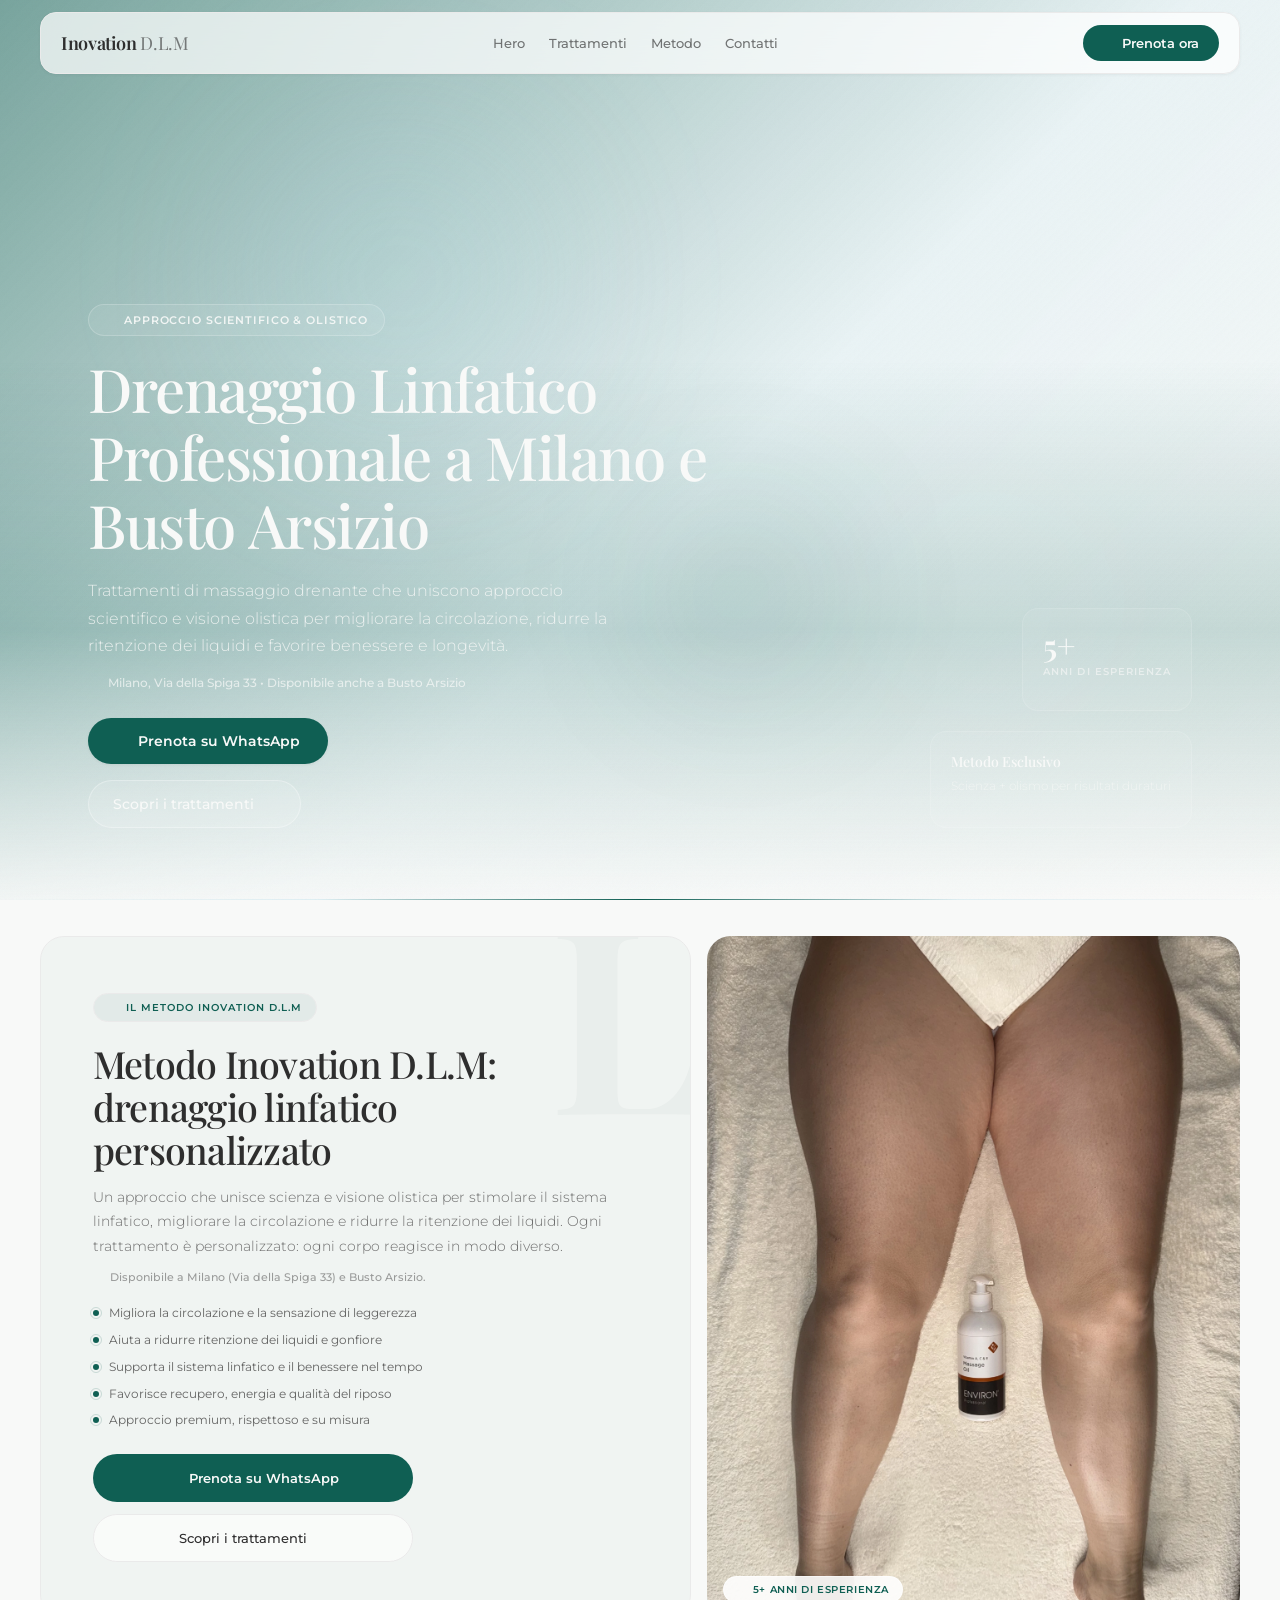
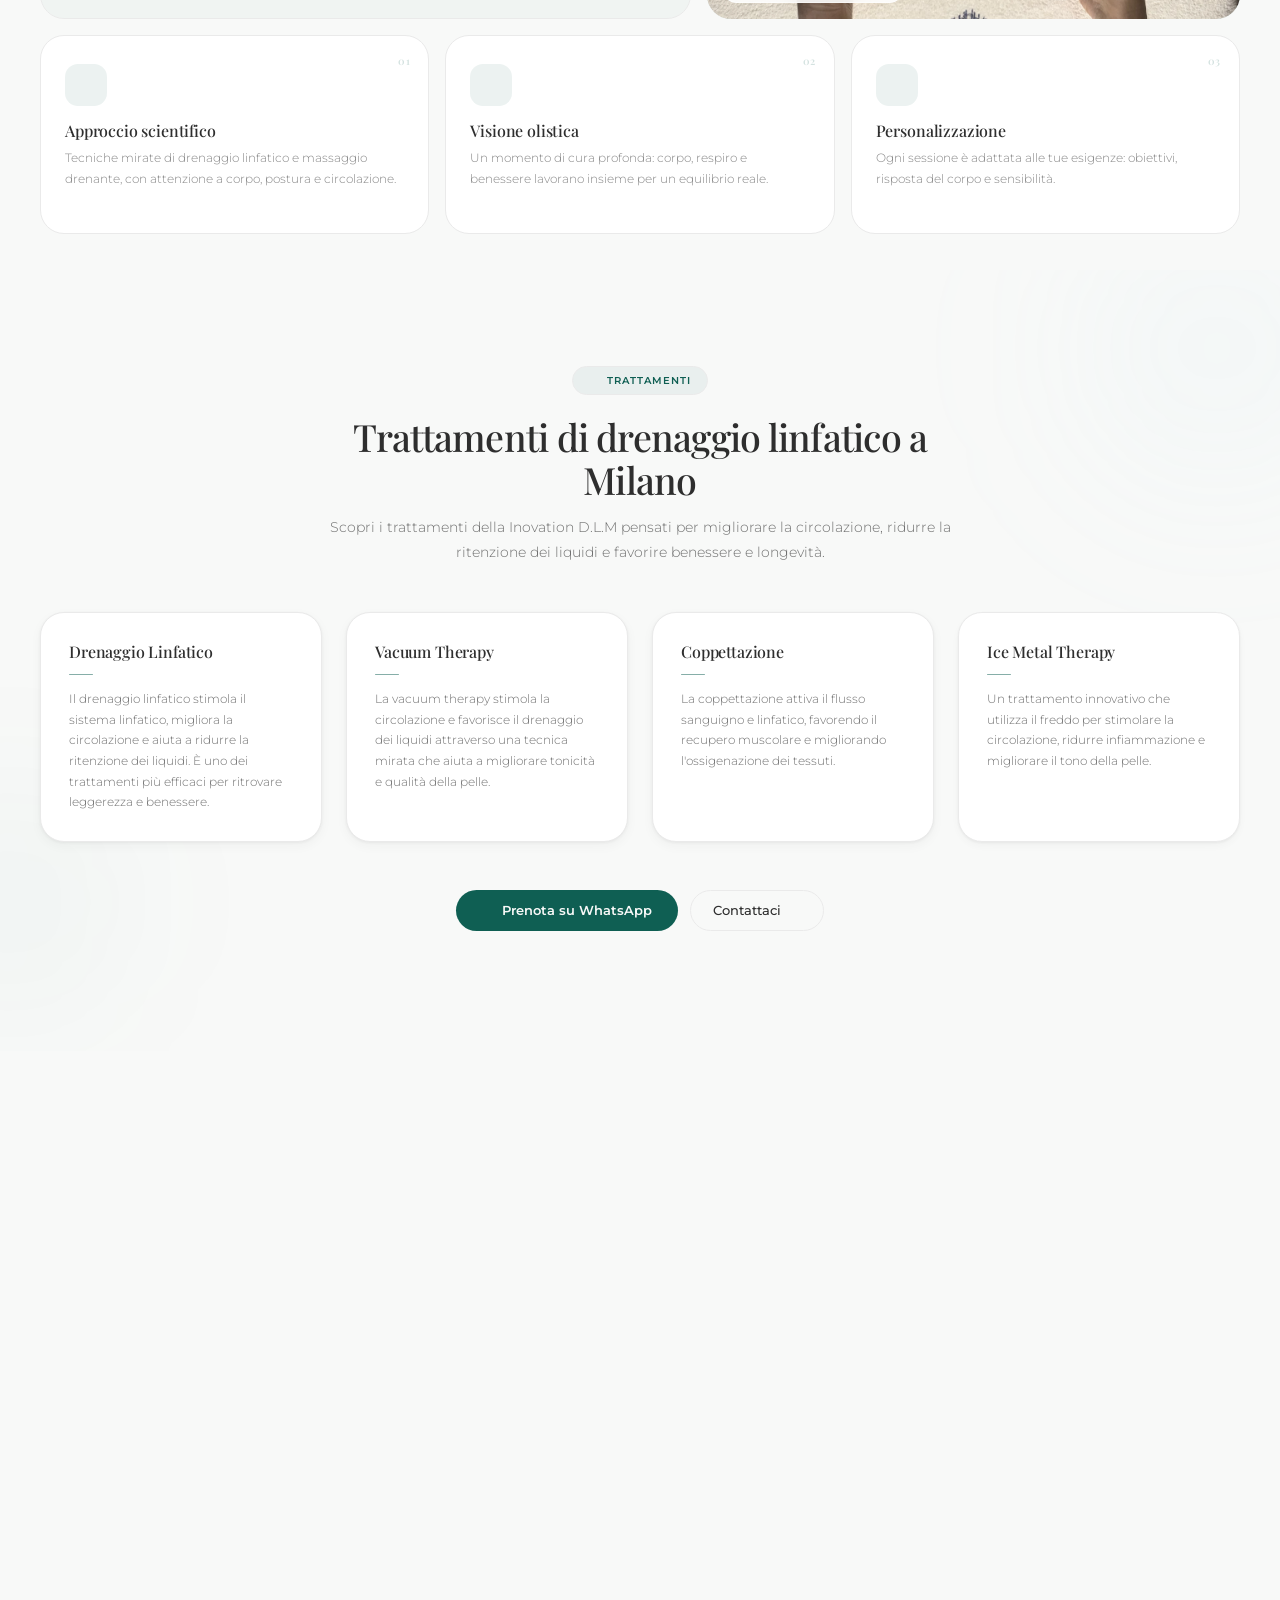
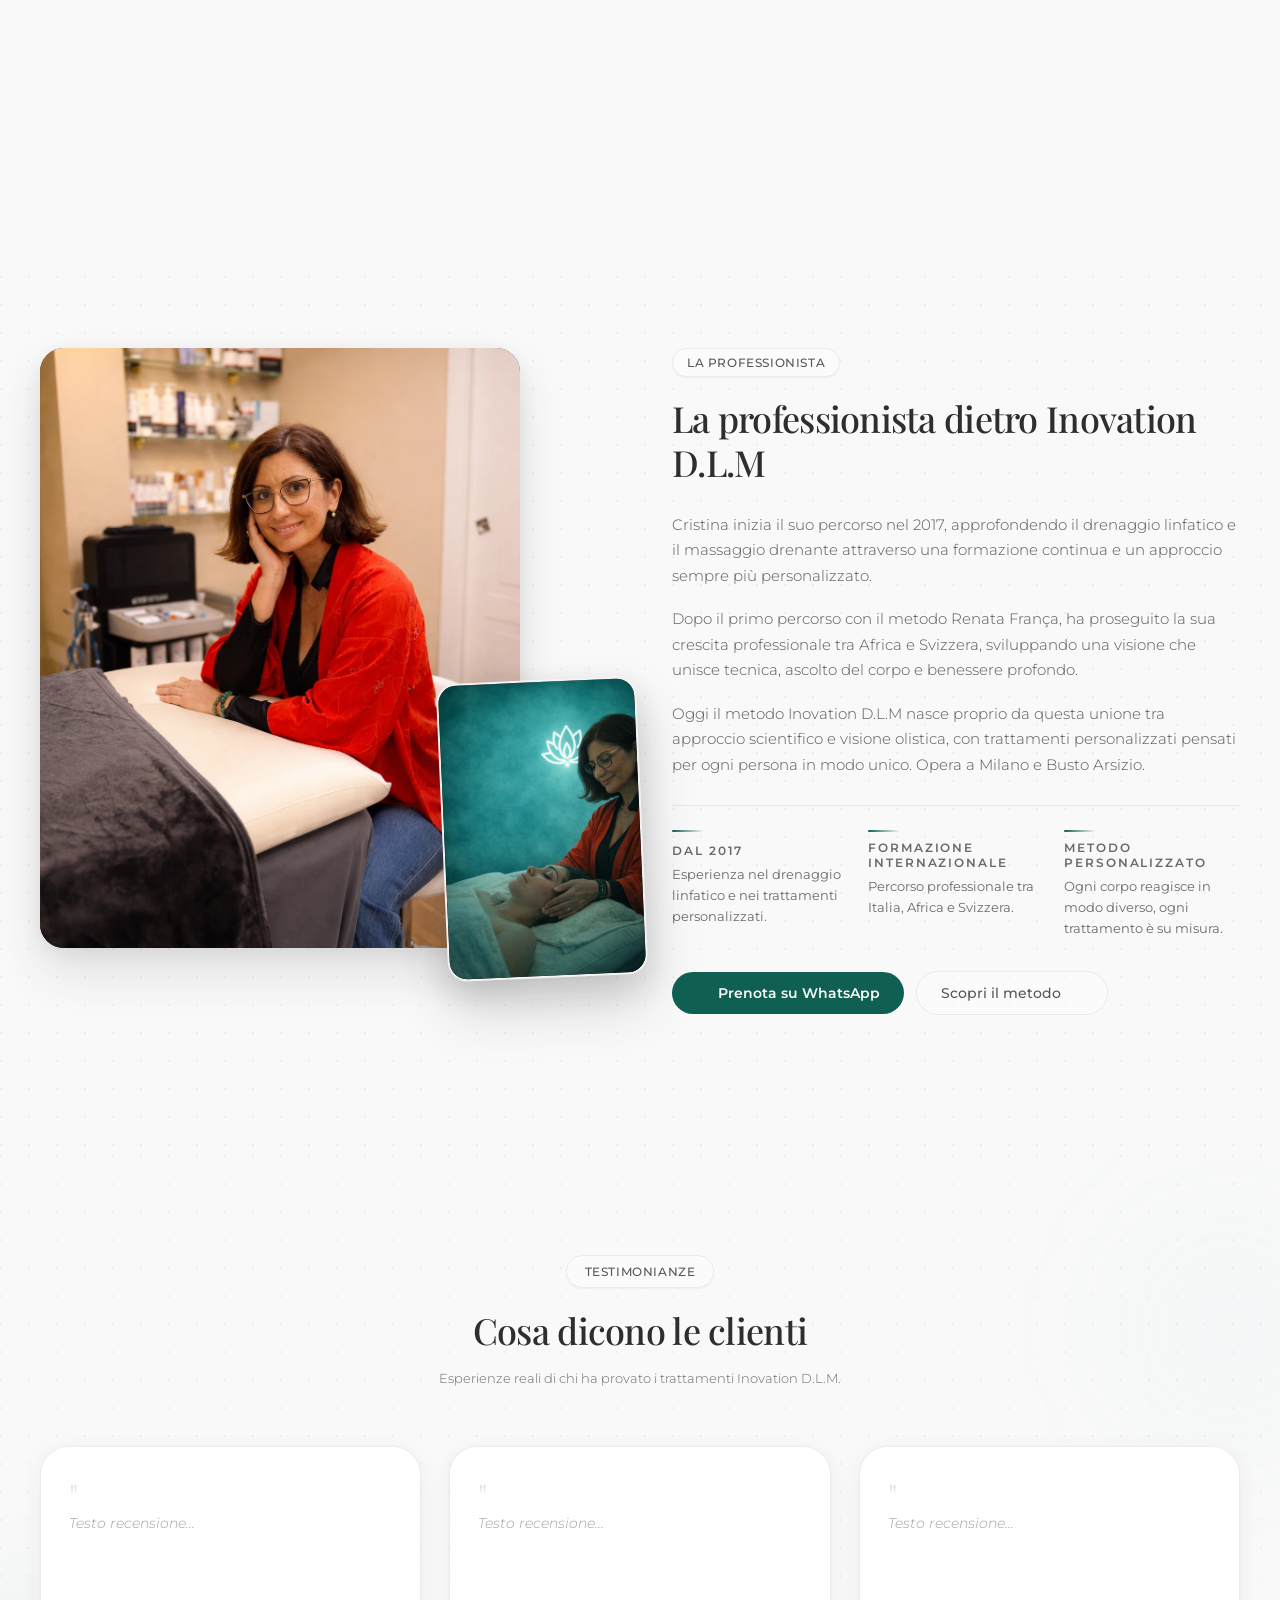
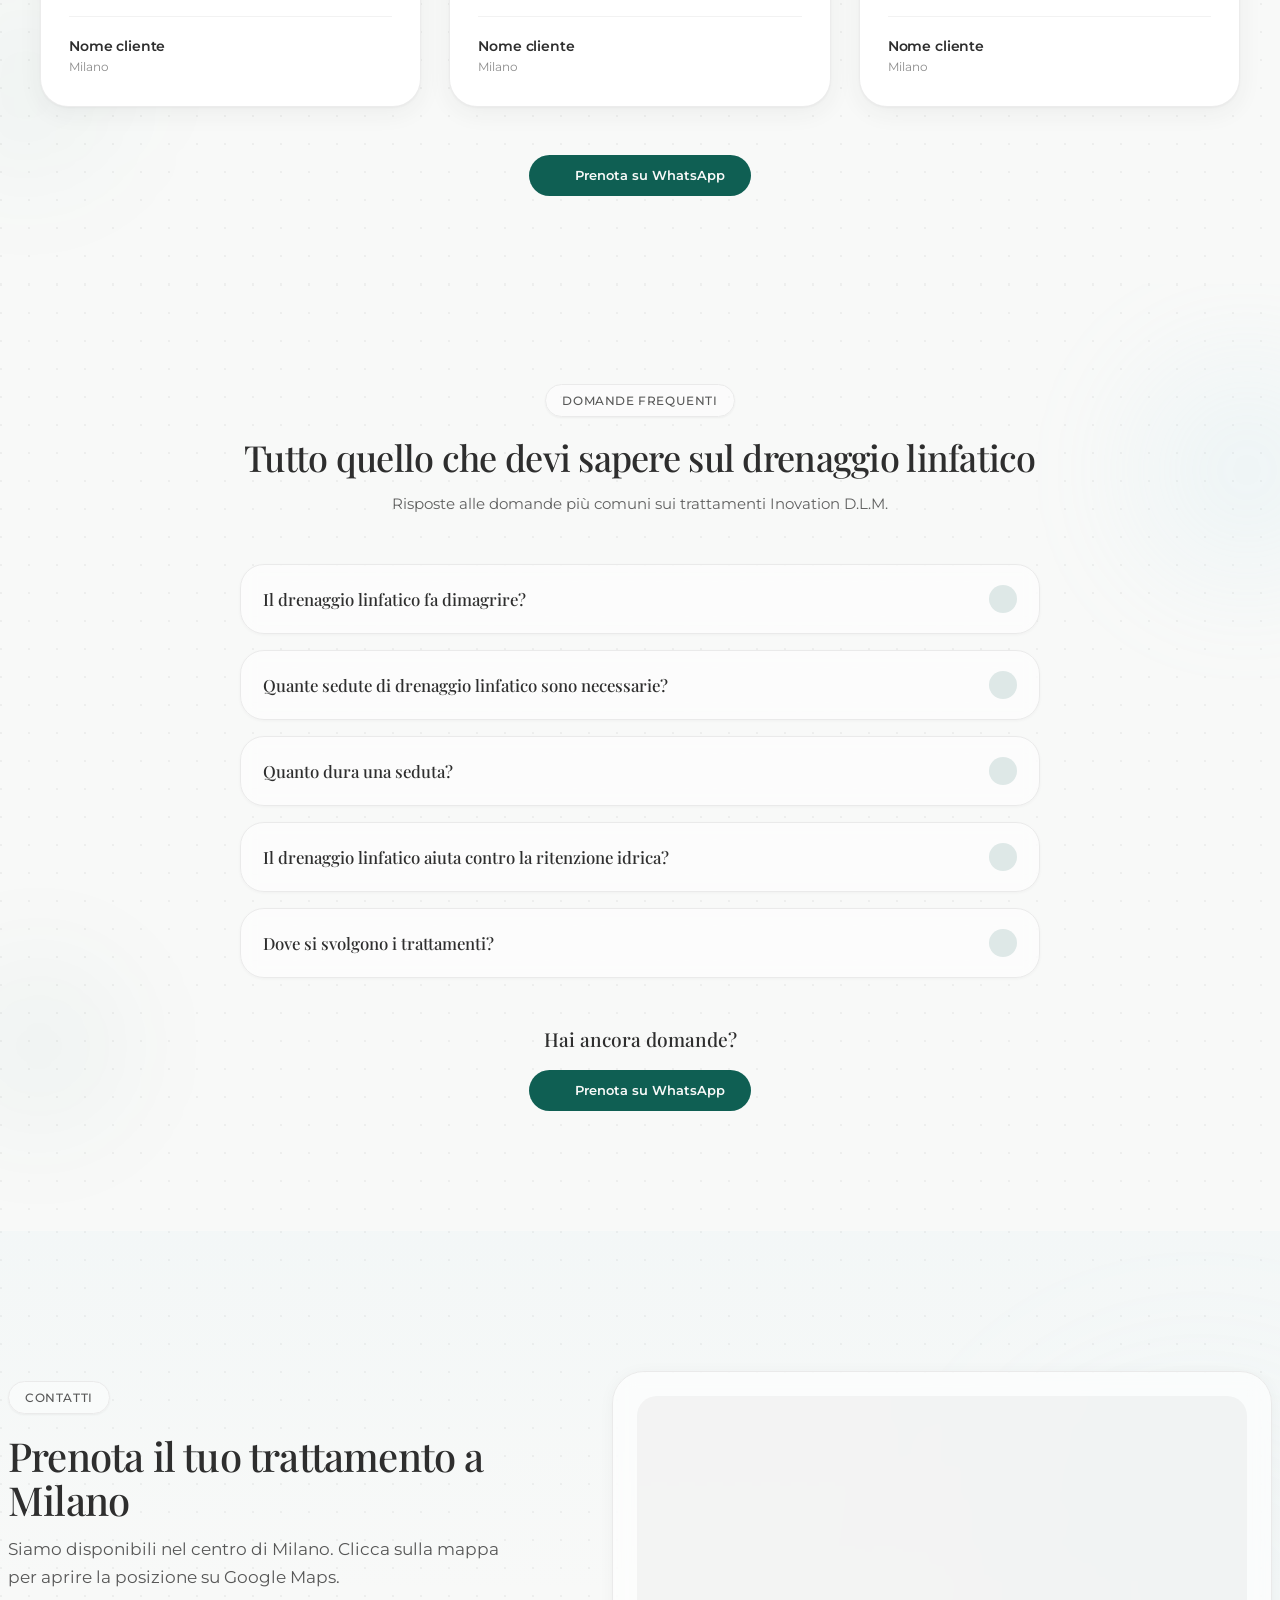
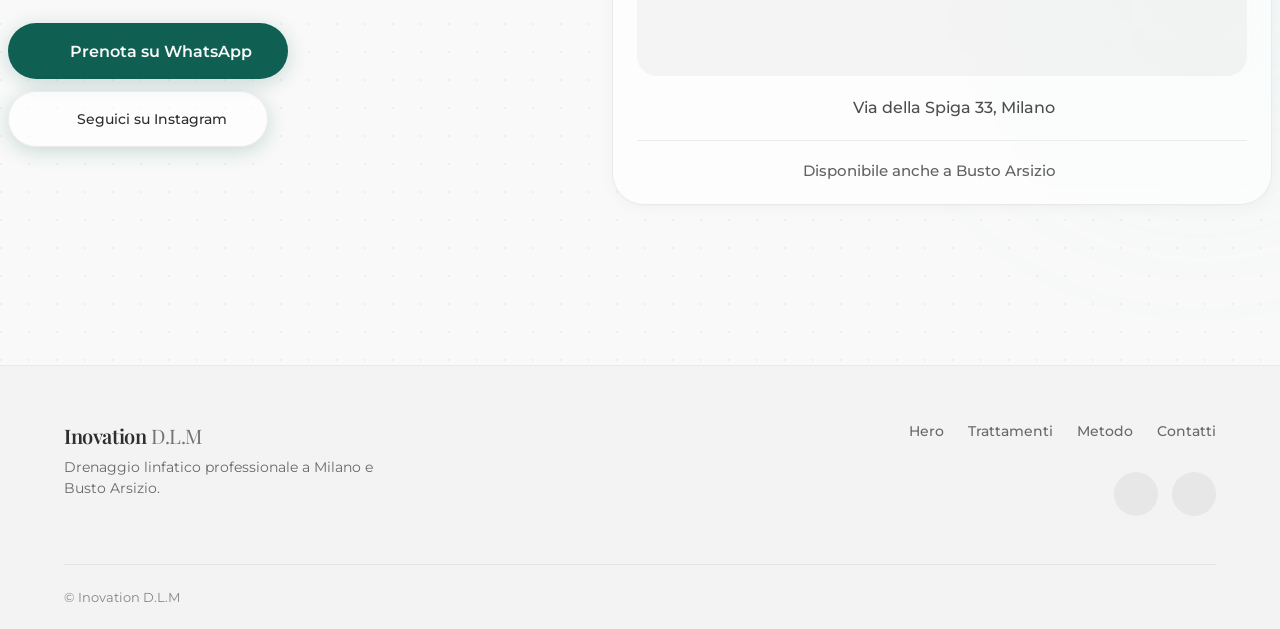
==== index.html @ ca30f9b3 "fix(brand): update Longevity to Inovation D.L.M Made-with: Cursor" ====
<!DOCTYPE html>
<html lang="it">
<head>
<meta charset="utf-8"/>
<meta content="width=device-width, initial-scale=1.0" name="viewport"/>
<title>Drenaggio Linfatico a Milano | Inovation D.L.M (Via della Spiga 33)</title>
<meta name="description" content="Massaggio drenante e drenaggio linfatico a Milano (Via della Spiga 33) e Busto Arsizio. Metodo che unisce approccio scientifico e visione olistica."/>
<meta name="theme-color" content="#0F5F53"/>
<link rel="canonical" href="https://inovationdlm.it"/>
<meta property="og:title" content="Drenaggio Linfatico a Milano | Inovation D.L.M"/>
<meta property="og:description" content="Massaggio drenante e drenaggio linfatico a Milano e Busto Arsizio. Metodo scientifico e olistico."/>
<meta property="og:type" content="website"/>
<meta property="og:locale" content="it_IT"/>

<link href="https://fonts.googleapis.com" rel="preconnect"/>
<link crossorigin="" href="https://fonts.gstatic.com" rel="preconnect"/>
<link href="https://fonts.googleapis.com/css2?family=Playfair+Display:wght@400;500;600;700&family=Montserrat:wght@300;400;500;600;700&display=swap" rel="stylesheet"/>
<script src="https://code.iconify.design/iconify-icon/2.1.0/iconify-icon.min.js" defer></script>
<script src="https://cdnjs.cloudflare.com/ajax/libs/gsap/3.12.5/gsap.min.js" defer></script>
<script src="https://cdnjs.cloudflare.com/ajax/libs/gsap/3.12.5/ScrollTrigger.min.js" defer></script>

<style>
*,*::before,*::after{box-sizing:border-box;margin:0;padding:0}
html{scroll-behavior:smooth;-webkit-text-size-adjust:100%}
body{
  font-family:'Montserrat',system-ui,sans-serif;
  background:#F8F9F8;
  color:#2E2E2E;
  -webkit-font-smoothing:antialiased;
  -moz-osx-font-smoothing:grayscale;
  overflow-x:hidden;
}
iconify-icon{
  display:inline-block;
  width:1em;
  height:1em;
  vertical-align:middle;
}
img{display:block;max-width:100%}
a{text-decoration:none;color:inherit}
button{cursor:pointer;border:none;background:none;font:inherit}

:root{
  --emerald:#0F5F53;
  --emerald-dark:#0A4F44;
  --accent:#A7D7E7;
  --bg:#F8F9F8;
  --text:#2E2E2E;
  --border:#EAEAEA;
  --serif:'Playfair Display',Georgia,serif;
  --sans:'Montserrat',system-ui,sans-serif;
}

/* ══════════════════════════════════
   ANIMATIONS
   ══════════════════════════════════ */

@keyframes fadeSlideUp{
  0%{opacity:0;transform:translateY(36px);filter:blur(8px)}
  100%{opacity:1;transform:translateY(0);filter:blur(0)}
}
@keyframes breathe{
  0%,100%{opacity:.55}
  50%{opacity:.42}
}
@keyframes floatOrb1{
  0%,100%{transform:translate(0,0) scale(1)}
  33%{transform:translate(30px,-20px) scale(1.05)}
  66%{transform:translate(-15px,15px) scale(.95)}
}
@keyframes floatOrb2{
  0%,100%{transform:translate(0,0) scale(1)}
  33%{transform:translate(-25px,15px) scale(.97)}
  66%{transform:translate(20px,-30px) scale(1.03)}
}
@keyframes floatOrb3{
  0%,100%{transform:translate(0,0) scale(1)}
  50%{transform:translate(18px,-28px) scale(1.02)}
}
@keyframes glowPulse{
  0%,100%{box-shadow:0 0 20px rgba(15,95,83,.25),0 0 60px rgba(167,215,231,.08)}
  50%{box-shadow:0 0 32px rgba(15,95,83,.4),0 0 80px rgba(167,215,231,.18)}
}
@keyframes grain{
  0%,100%{transform:translate(0,0)}
  10%{transform:translate(-2%,-2%)}
  30%{transform:translate(1%,2%)}
  50%{transform:translate(-1%,1%)}
  70%{transform:translate(2%,-1%)}
  90%{transform:translate(-2%,1%)}
}
@keyframes borderBeamSpin{
  from{transform:rotate(0deg)}
  to{transform:rotate(360deg)}
}
@keyframes shimmer{
  from{transform:translateX(-100%) skewX(-15deg)}
  to{transform:translateX(200%) skewX(-15deg)}
}
@keyframes clipRevealWord{
  0%{transform:translateY(110%);opacity:0}
  100%{transform:translateY(0);opacity:1}
}
@keyframes pulseRing{
  0%{transform:scale(1);opacity:.5}
  100%{transform:scale(1.8);opacity:0}
}
@keyframes lineExpand{
  0%{transform:scaleX(0)}
  100%{transform:scaleX(1)}
}
@keyframes badgeShine{
  0%{left:-100%}
  100%{left:200%}
}
@keyframes cardFloat{
  0%,100%{transform:translateY(0)}
  50%{transform:translateY(-6px)}
}

.anim-entry{opacity:0;transform:translateY(36px);filter:blur(8px)}
.anim-entry.visible{animation:fadeSlideUp 1s cubic-bezier(.22,1,.36,1) forwards}

/* H1 word-by-word clip reveal */
.word-wrap{display:inline-block;overflow:hidden;vertical-align:bottom;padding-bottom:3px;margin-right:.22em}
.word-inner{display:inline-block;transform:translateY(110%);opacity:0}

/* ══════════════════════════════════
   NAVBAR
   ══════════════════════════════════ */

.nav{position:fixed;top:0;left:0;right:0;z-index:100;padding:12px 16px;transition:opacity .25s ease,visibility .25s ease}
.nav-inner{
  max-width:1200px;margin:0 auto;
  display:flex;align-items:center;justify-content:space-between;
  background:rgba(255,255,255,.72);
  backdrop-filter:blur(20px);-webkit-backdrop-filter:blur(20px);
  border:1px solid var(--border);
  border-radius:16px;
  padding:12px 16px;
  box-shadow:0 1px 3px rgba(46,46,46,.06);
  transition:background .3s,box-shadow .3s;
}
.nav-scrolled .nav-inner{
  background:rgba(255,255,255,.88);
  box-shadow:0 4px 20px rgba(46,46,46,.1);
}
.nav-logo{
  font-family:var(--serif);font-weight:600;font-size:1.125rem;
  letter-spacing:-.02em;color:var(--text);white-space:nowrap;
}
.nav-links{display:flex;gap:24px;align-items:center}
.nav-links a{
  position:relative;
  font-size:.8125rem;font-weight:500;color:rgba(46,46,46,.65);
  transition:color .25s;white-space:nowrap;
}
.nav-links a::after{
  content:'';position:absolute;bottom:-4px;left:0;right:0;
  height:2px;background:var(--emerald);border-radius:1px;
  transform:scaleX(0);transform-origin:center;
  transition:transform .35s cubic-bezier(.22,1,.36,1);
}
.nav-links a:hover,.nav-links a:focus-visible{color:var(--text)}
.nav-links a:hover::after{transform:scaleX(1)}
.nav-cta{
  display:inline-flex;align-items:center;gap:6px;
  background:var(--emerald);color:var(--bg);
  font-size:.8125rem;font-weight:600;
  padding:10px 20px;border-radius:9999px;
  transition:background .25s,transform .25s;white-space:nowrap;
  position:relative;overflow:hidden;
}
.nav-cta::after{
  content:'';position:absolute;top:0;left:0;
  width:60%;height:100%;
  background:linear-gradient(90deg,transparent,rgba(255,255,255,.2),transparent);
  opacity:0;
  transform:translateX(200%) skewX(-15deg);
  transition:opacity .5s ease-out;
}
.nav-cta:hover{background:var(--emerald-dark);transform:translateY(-1px)}
.nav-cta:hover::after{opacity:1;animation:shimmer .5s ease-out forwards}
.nav-cta:focus-visible{outline:2px solid var(--accent);outline-offset:2px}
.nav-mobile-btn{
  display:none;width:40px;height:40px;
  border-radius:12px;background:rgba(15,95,83,.08);
  align-items:center;justify-content:center;color:var(--text);
}
/* ═══ Menu mobile: overlay + drawer premium ═══ */
body.menu-open .nav{
  opacity:0;
  visibility:hidden;
  pointer-events:none;
  transition:opacity .25s ease,visibility .25s ease;
}
.mobile-menu-overlay{
  position:fixed;inset:0;z-index:98;
  background:rgba(46,46,46,.35);
  -webkit-backdrop-filter:blur(8px);
  backdrop-filter:blur(8px);
  opacity:0;visibility:hidden;pointer-events:none;
  transition:opacity .35s cubic-bezier(.22,1,.36,1),visibility .35s;
}
.mobile-menu-overlay.is-open{
  opacity:1;visibility:visible;pointer-events:auto;
}
.mobile-menu{
  position:fixed;top:0;right:0;bottom:0;z-index:99;
  display:flex;flex-direction:column;
  width:min(88%,300px);
  max-width:300px;
  background:#fff;
  border-left:1px solid var(--border);
  border-radius:20px 0 0 20px;
  box-shadow:-12px 0 48px rgba(46,46,46,.12);
  transform:translateX(100%);
  opacity:0;
  transition:transform .4s cubic-bezier(.22,1,.36,1),opacity .35s ease;
  overflow-y:auto;
  overflow-x:hidden;
}
.mobile-menu.open{
  transform:translateX(0);
  opacity:1;
}
.mobile-menu__header{
  display:flex;align-items:center;justify-content:space-between;
  padding-top:calc(env(safe-area-inset-top, 0px) + 28px);
  padding-right:20px;
  padding-bottom:20px;
  padding-left:20px;
  flex-shrink:0;
  border-bottom:1px solid rgba(46,46,46,.06);
}
.mobile-menu__logo{
  font-family:var(--serif);font-weight:600;font-size:1.0625rem;
  letter-spacing:-.02em;color:var(--text);
  line-height:1.2;
  align-self:center;
}
.mobile-menu__logo-light{font-weight:400;opacity:.65}
.mobile-menu__close{
  width:44px;height:44px;
  display:flex;align-items:center;justify-content:center;
  border:none;background:rgba(46,46,46,.06);
  border-radius:12px;
  color:var(--text);
  transition:background .2s,color .2s,transform .2s;
}
.mobile-menu__close:hover{background:rgba(15,95,83,.08);color:var(--emerald)}
.mobile-menu__close:active{transform:scale(.96)}
.mobile-menu__nav{
  flex:1;
  padding:24px 16px 32px;
  display:flex;flex-direction:column;gap:4px;
}
.mobile-menu__link{
  display:block;
  padding:16px 20px;
  font-size:.9375rem;font-weight:500;
  color:rgba(46,46,46,.78);
  border-radius:12px;
  transition:background .2s,color .2s;
}
.mobile-menu__link:hover{background:rgba(15,95,83,.06);color:var(--text)}
.mobile-menu__link:active{background:rgba(15,95,83,.1)}
.mobile-menu__social{
  padding:20px 20px max(20px,env(safe-area-inset-bottom));
  border-top:1px solid rgba(46,46,46,.06);
  display:flex;gap:12px;justify-content:center;align-items:center;
  flex-shrink:0;
}
.mobile-menu__social-link{
  width:44px;height:44px;
  display:flex;align-items:center;justify-content:center;
  border-radius:50%;
  background:rgba(46,46,46,.06);
  color:var(--text);
  transition:background .25s,color .25s,transform .2s;
}
.mobile-menu__social-link:hover{background:rgba(15,95,83,.1);color:var(--emerald);transform:scale(1.06)}
.mobile-menu__social-link:active{transform:scale(.98)}

/* ══════════════════════════════════
   HERO
   ══════════════════════════════════ */

.hero{
  position:relative;min-height:100svh;overflow:hidden;
  display:flex;align-items:flex-end;
}
@media(max-width:767px){
  .hero{
    align-items:flex-start;
    min-height:100svh;
  }
  .hero-content{
    padding-top:calc(80px + env(safe-area-inset-top,0px));
  }
}
.hero-bg{position:absolute;inset:0;z-index:0}
.hero-bg img{
  width:100%;height:100%;object-fit:cover;
  filter:brightness(.5) saturate(1.05) sepia(.05);
  transform:scale(1.12);
}
.hero-overlay{
  position:absolute;inset:0;
  background:linear-gradient(135deg,rgba(15,95,83,.55) 0%,rgba(167,215,231,.18) 55%,rgba(248,249,248,.6) 100%);
  animation:breathe 8s ease-in-out infinite;
}
.hero-overlay-bottom{
  position:absolute;inset:0;
  background:linear-gradient(to bottom,transparent 40%,rgba(15,95,83,.2) 70%,rgba(248,249,248,.85) 100%);
}
.hero-grain{
  position:absolute;inset:-50%;z-index:1;
  background-image:url("data:image/svg+xml,%3Csvg viewBox='0 0 256 256' xmlns='http://www.w3.org/2000/svg'%3E%3Cfilter id='noise'%3E%3CfeTurbulence type='fractalNoise' baseFrequency='0.9' numOctaves='4' stitchTiles='stitch'/%3E%3C/filter%3E%3Crect width='100%25' height='100%25' filter='url(%23noise)' opacity='0.03'/%3E%3C/svg%3E");
  background-size:128px 128px;
  opacity:.3;pointer-events:none;
  animation:grain 8s steps(10) infinite;
}
.hero-orb{position:absolute;border-radius:50%;pointer-events:none}
.hero-orb--1{
  top:12%;left:18%;width:340px;height:340px;
  background:rgba(167,215,231,.14);filter:blur(80px);
  animation:floatOrb1 18s ease-in-out infinite;
}
.hero-orb--2{
  bottom:18%;right:12%;width:280px;height:280px;
  background:rgba(255,255,255,.06);filter:blur(60px);
  animation:floatOrb2 22s ease-in-out infinite;
}
.hero-orb--3{
  top:55%;left:50%;width:200px;height:200px;
  background:rgba(15,95,83,.08);filter:blur(70px);
  animation:floatOrb3 15s ease-in-out infinite;
}

.hero-content{
  position:relative;z-index:5;width:100%;
  max-width:1200px;margin:0 auto;
  padding:120px 24px 56px;
  display:grid;grid-template-columns:1fr;gap:40px;
  align-items:end;
}
.hero-left{max-width:680px}
.hero-right{display:none;flex-direction:column;gap:16px;align-items:flex-end}

/* Badge with shine sweep */
.hero-badge{
  display:inline-flex;align-items:center;gap:8px;
  border:1px solid rgba(255,255,255,.2);
  background:rgba(255,255,255,.08);
  border-radius:9999px;padding:8px 16px;
  font-size:.6875rem;font-weight:600;letter-spacing:.08em;
  text-transform:uppercase;color:rgba(248,249,248,.9);
  position:relative;overflow:hidden;
}
.hero-badge::after{
  content:'';position:absolute;top:0;left:-100%;
  width:50%;height:100%;
  background:linear-gradient(90deg,transparent,rgba(255,255,255,.15),transparent);
  animation:badgeShine 4s ease-in-out infinite;
  animation-delay:2s;
}

.hero h1{
  margin-top:20px;
  font-family:var(--serif);font-weight:500;
  font-size:clamp(2rem,5.5vw,3.75rem);
  line-height:1.08;letter-spacing:-.025em;
  color:var(--bg);
}

.hero-sub{
  margin-top:18px;max-width:540px;
  font-size:clamp(.875rem,1.4vw,1rem);font-weight:300;
  line-height:1.7;color:rgba(248,249,248,.82);
}

.hero-location{
  margin-top:16px;display:flex;align-items:center;gap:8px;
  font-size:.75rem;font-weight:500;color:rgba(248,249,248,.7);
}
.hero-location iconify-icon{
  animation:pulseRing 2.5s ease-out infinite;
}

.hero-ctas{
  margin-top:28px;
  display:flex;
  flex-direction:column;
  align-items:center;
  gap:12px;
  width:100%;
}
.hero-ctas .btn-primary,
.hero-ctas .btn-ghost{
  width:100%;
  max-width:min(340px,100%);
  justify-content:center;
}

/* ── Primary CTA Hero: limpo, premium, sem glow externo ── */
.btn-primary{
  position:relative;
  display:inline-flex;
  align-items:center;
  justify-content:center;
  padding:0;
  border-radius:9999px;
}
.btn-primary:active{transform:scale(.98)}
.btn-primary:focus-visible{outline:2px solid var(--accent);outline-offset:3px}
.btn-primary__beam{display:none}
.btn-primary__inner{
  position:relative;
  z-index:1;
  display:inline-flex;
  align-items:center;
  gap:8px;
  background:var(--emerald);
  color:var(--bg);
  font-size:.875rem;
  font-weight:600;
  padding:14px 28px;
  border-radius:9999px;
  box-shadow:0 1px 3px rgba(0,0,0,.06);
  transition:background .25s ease;
  overflow:hidden;
}
.btn-primary__inner::after{
  content:'';
  position:absolute;
  top:0;
  left:0;
  width:60%;
  height:100%;
  background:linear-gradient(90deg,transparent,rgba(255,255,255,.1),transparent);
  pointer-events:none;
  opacity:0;
  transform:translateX(200%) skewX(-12deg);
  transition:opacity .5s ease-out;
}
.btn-primary:hover .btn-primary__inner::after{
  opacity:1;
  animation:btnPrimaryShimmer .5s ease-out forwards;
}
@keyframes btnPrimaryShimmer{
  from{transform:translateX(-100%) skewX(-12deg)}
  to{transform:translateX(200%) skewX(-12deg)}
}
.btn-primary:hover .btn-primary__inner{
  background:var(--emerald-dark);
}
.btn-primary__shimmer{display:none}

/* ── Ghost CTA — FIXED: no backdrop-filter, no glitch ── */
.btn-ghost{
  display:inline-flex;align-items:center;gap:8px;
  background:rgba(255,255,255,.12);color:var(--bg);
  border:1px solid rgba(255,255,255,.3);
  font-size:.875rem;font-weight:500;
  padding:14px 24px;border-radius:9999px;
  position:relative;overflow:hidden;
  transition:background .3s,border-color .3s,transform .3s;
  isolation:isolate;
}
.btn-ghost:hover{
  background:rgba(255,255,255,.22);
  border-color:rgba(255,255,255,.5);
  transform:translateY(-1px);
}
.btn-ghost:focus-visible{outline:2px solid var(--accent);outline-offset:2px}
.btn-ghost__icon{transition:transform .3s cubic-bezier(.22,1,.36,1)}
.btn-ghost:hover .btn-ghost__icon{transform:translateX(4px)}
.btn-ghost::after{
  content:'';position:absolute;top:0;left:0;
  width:60%;height:100%;
  background:linear-gradient(90deg,transparent,rgba(255,255,255,.12),transparent);
  opacity:0;
  transform:translateX(200%) skewX(-15deg);
  transition:opacity .5s ease-out;
}
.btn-ghost:hover::after{opacity:1;animation:shimmer .5s ease-out forwards}

/* ══════════════════════════════════
   GLASS CARDS with flashlight
   ══════════════════════════════════ */

.glass-card{
  position:relative;
  background:rgba(255,255,255,.06);
  border:1px solid rgba(255,255,255,.12);
  border-radius:16px;padding:20px;
  transition:transform .5s cubic-bezier(.22,1,.36,1),box-shadow .5s,border-color .5s;
  overflow:hidden;
  animation:cardFloat 6s ease-in-out infinite;
}
.glass-card:nth-child(2){animation-delay:-3s}
.glass-card:hover{
  transform:translateY(-4px);
  box-shadow:0 12px 40px rgba(0,0,0,.18);
  border-color:rgba(255,255,255,.25);
}
.glass-card__flashlight{
  position:absolute;inset:0;pointer-events:none;
  background:radial-gradient(300px circle at var(--mx,50%) var(--my,50%),rgba(167,215,231,.12),transparent 60%);
  opacity:0;transition:opacity .5s;
}
.glass-card:hover .glass-card__flashlight{opacity:1}
.glass-card-stat{
  font-family:var(--serif);font-weight:600;
  font-size:2rem;line-height:1;color:var(--bg);
  position:relative;
}
.glass-card-label{
  font-size:.65rem;font-weight:600;letter-spacing:.1em;
  text-transform:uppercase;color:rgba(248,249,248,.6);margin-top:4px;
}
.glass-card-title{
  font-family:var(--serif);font-weight:500;
  font-size:.875rem;color:var(--bg);
}
.glass-card-text{
  font-size:.75rem;font-weight:300;
  line-height:1.5;color:rgba(248,249,248,.65);margin-top:6px;
}

/* Decorative divider line inside card */
.glass-card__line{
  width:32px;height:2px;border-radius:1px;
  background:linear-gradient(90deg,var(--accent),transparent);
  margin-top:10px;
  transform:scaleX(0);transform-origin:left;
  transition:transform .6s cubic-bezier(.22,1,.36,1);
}
.glass-card:hover .glass-card__line{transform:scaleX(1)}

/* ══════════════════════════════════
   DECORATIVE: Animated Line
   ══════════════════════════════════ */

.hero-line{
  position:absolute;bottom:0;left:0;right:0;height:1px;z-index:6;
  background:linear-gradient(90deg,transparent,rgba(167,215,231,.3),var(--emerald),rgba(167,215,231,.3),transparent);
  transform:scaleX(0);
  animation:lineExpand 1.8s cubic-bezier(.22,1,.36,1) 1.6s forwards;
}

/* ══════════════════════════════════
   RESPONSIVE
   ══════════════════════════════════ */

@media(min-width:768px){
  .nav{padding:12px 24px}
  .nav-inner{padding:12px 20px}
  .hero-content{
    grid-template-columns:1fr auto;
    padding:140px 40px 64px;gap:48px;
  }
  .hero-right{display:flex}
  /* CTAs alinhados à esquerda com o texto (mobile mantém centralizado) */
  .hero-ctas{
    align-items:flex-start;
    gap:16px;
  }
  .hero-ctas .btn-primary,
  .hero-ctas .btn-ghost{
    width:auto;
    max-width:none;
    justify-content:flex-start;
  }
  .mobile-menu,.mobile-menu-overlay{display:none!important}
}
@media(min-width:1024px){
  .hero-content{padding:160px 48px 72px;gap:64px}
  .hero-right{gap:20px}
}
@media(max-width:767px){
  .nav-links{display:none}
  .nav-cta.desktop{display:none}
  .nav-mobile-btn{display:flex}
  .hero-content{padding-bottom:80px}
}

/* ══════════════════════════════════
   MOBILE REFINEMENTS (solo max-width 767px)
   ══════════════════════════════════ */

@media(max-width:767px){

  /* ── Menu mobile: Design System 2 — sem bordas sobrepostas, painel único ── */
  .nav-mobile-btn{
    min-width:48px;min-height:48px;
    width:48px;height:48px;
    padding:0;
    border-radius:12px;
    border:1px solid rgba(15,95,83,.16);
    background:rgba(255,255,255,.6);
    align-items:center;justify-content:center;
    color:var(--text);
    transition:background .25s,border-color .25s,transform .2s;
    -webkit-backdrop-filter:blur(8px);
    backdrop-filter:blur(8px);
  }
  .nav-mobile-btn:hover{
    background:rgba(15,95,83,.06);
    border-color:rgba(15,95,83,.25);
  }
  .nav-mobile-btn:active{transform:scale(.97)}
  .nav-mobile-btn iconify-icon{width:22px;height:22px}

  /* Menu mobile: drawer già definito acima; só ajustes de safe-area no header */

  /* Hero mobile: CTAs ligeiramente mais baixos para equilibrar a composição */
  .hero-ctas{
    margin-top:52px;
    gap:12px;
  }

  /* ── PROBLEMA 2: Vídeo vertical Benefici — enquadramento no mobile ── */
  .benefici-video-wrap{
    max-width:min(100%,300px);
    padding:12px;
  }
  .benefici-video-inner{
    aspect-ratio:9/16;
    max-height:min(70vh,480px);
    display:flex;
    align-items:center;
    justify-content:center;
    overflow:hidden;
  }
  .benefici-video-inner video{
    width:100%;
    height:100%;
    object-fit:cover;
    object-position:center center;
    display:block;
  }

  /* ── PROBLEMA 3: Bloco DAL 2017 / FORMAZIONE / METODO (chi-sono) no mobile ── */
  .chi-sono-authority{
    gap:28px;
    margin-bottom:36px;
    padding-top:28px;
    border-top:1px solid rgba(46,46,46,.08);
  }
  .chi-sono-authority-item{
    padding-top:0;
    padding-bottom:0;
    display:flex;
    flex-direction:column;
    gap:8px;
  }
  .chi-sono-authority-item::before{
    margin-bottom:4px;
  }
  .chi-sono-authority-item__label{
    font-size:.8125rem;
    font-weight:700;
    letter-spacing:.12em;
    line-height:1.3;
    color:var(--text);
  }
  .chi-sono-authority-item__text{
    font-size:.875rem;
    line-height:1.6;
    color:rgba(46,46,46,.75);
    margin-top:2px;
  }
  .chi-sono-ctas{
    margin-top:28px;
    padding-top:0;
    gap:12px;
    justify-content:center;
    flex-direction:column;
    align-items:center;
  }
  .chi-sono-btn-primary,
  .chi-sono-btn-secondary{
    width:100%;
    max-width:340px;
    justify-content:center;
  }
}

/* ══════════════════════════════════
   METODO — Second Fold (Bento Grid)
   ══════════════════════════════════ */

.metodo{
  position:relative;padding:20px;overflow:hidden;
  background:var(--bg);
}
.metodo-bento{
  max-width:1200px;margin:0 auto;
  display:flex;flex-direction:column;gap:16px;
}

/* ── Row 1: Text + Image ── */
.metodo-row-main{
  display:grid;grid-template-columns:1fr;gap:16px;
}
.metodo-text-block{
  position:relative;
  background:rgba(15,95,83,.03);
  border:1px solid var(--border);
  border-radius:24px;
  padding:40px 32px;
  display:flex;flex-direction:column;justify-content:center;
  overflow:hidden;
}
.metodo-text-block__watermark{
  position:absolute;top:-30px;right:-15px;
  font-family:var(--serif);font-weight:700;
  font-size:clamp(12rem,20vw,18rem);line-height:.8;
  color:rgba(15,95,83,.035);pointer-events:none;
  user-select:none;
}
.metodo-badge{
  display:inline-flex;align-items:center;gap:8px;
  border:1px solid var(--border);
  background:rgba(15,95,83,.06);
  border-radius:9999px;padding:7px 14px;
  font-size:.625rem;font-weight:600;letter-spacing:.1em;
  text-transform:uppercase;color:var(--emerald);
  width:fit-content;position:relative;overflow:hidden;
}
.metodo-badge::after{
  content:'';position:absolute;top:0;left:-100%;
  width:50%;height:100%;
  background:linear-gradient(90deg,transparent,rgba(15,95,83,.08),transparent);
  animation:badgeShine 5s ease-in-out infinite;
  animation-delay:1s;
}
.metodo h2{
  margin-top:20px;
  font-family:var(--serif);font-weight:500;
  font-size:clamp(1.625rem,3.2vw,2.35rem);
  line-height:1.14;letter-spacing:-.02em;
  color:var(--text);
}
.metodo-desc{
  margin-top:14px;max-width:520px;
  font-size:clamp(.8rem,1.1vw,.9rem);font-weight:300;
  line-height:1.75;color:rgba(46,46,46,.68);
}
.metodo-location{
  margin-top:12px;display:flex;align-items:center;gap:6px;
  font-size:.7rem;font-weight:500;color:rgba(46,46,46,.45);
}

/* Benefits */
.metodo-benefits{margin-top:20px;display:flex;flex-direction:column;gap:8px}
.metodo-benefit{
  display:flex;align-items:flex-start;gap:10px;
  font-size:.78rem;font-weight:400;line-height:1.5;
  color:rgba(46,46,46,.72);
}
.metodo-benefit__dot{
  flex-shrink:0;width:6px;height:6px;margin-top:6px;
  border-radius:50%;background:var(--emerald);
  position:relative;
}
.metodo-benefit__dot::after{
  content:'';position:absolute;inset:-3px;
  border-radius:50%;border:1px solid rgba(15,95,83,.18);
}

/* CTAs — centralizados no mobile; alinhados à esquerda no desktop */
.metodo-ctas{
  margin-top:24px;
  display:flex;
  flex-direction:column;
  align-items:center;
  gap:12px;
  width:100%;
}
@media(min-width:1024px){
  .metodo-ctas{align-items:flex-start}
}
.metodo-ctas .metodo-btn-primary,
.metodo-ctas .metodo-btn-ghost{
  width:100%;
  max-width:min(320px,100%);
  min-height:48px;
  justify-content:center;
  box-sizing:border-box;
}
.metodo-btn-primary{
  display:inline-flex;align-items:center;gap:8px;
  background:var(--emerald);color:var(--bg);
  font-size:.8125rem;font-weight:600;
  padding:14px 24px;border-radius:9999px;
  position:relative;overflow:hidden;
  transition:background .25s,transform .3s,box-shadow .3s;
}
.metodo-btn-primary:hover{
  background:var(--emerald-dark);
  transform:translateY(-2px);
  box-shadow:0 6px 24px rgba(15,95,83,.3);
}
.metodo-btn-primary::after{
  content:'';position:absolute;top:0;left:0;
  width:60%;height:100%;
  background:linear-gradient(90deg,transparent,rgba(255,255,255,.18),transparent);
  opacity:0;
  transform:translateX(200%) skewX(-15deg);
  transition:opacity .5s ease-out;
}
.metodo-btn-primary:hover::after{opacity:1;animation:shimmer .5s ease-out forwards}
.metodo-btn-primary:focus-visible{outline:2px solid var(--accent);outline-offset:3px}

.metodo-btn-ghost{
  display:inline-flex;align-items:center;gap:8px;
  background:rgba(255,255,255,.6);
  color:var(--text);
  border:1px solid var(--border);
  font-size:.8125rem;font-weight:500;
  padding:14px 24px;border-radius:9999px;
  transition:background .25s,border-color .25s,transform .3s;
}
.metodo-btn-ghost:hover{
  background:rgba(15,95,83,.04);
  border-color:var(--emerald);
  transform:translateY(-1px);
}
.metodo-btn-ghost__icon{transition:transform .3s cubic-bezier(.22,1,.36,1)}
.metodo-btn-ghost:hover .metodo-btn-ghost__icon{transform:translateX(4px)}
.metodo-btn-ghost:focus-visible{outline:2px solid var(--accent);outline-offset:2px}

/* ── Image block (carousel) ── */
.metodo-img-block{
  position:relative;border-radius:24px;overflow:hidden;
  height:380px;
}
@media(min-width:768px){
  .metodo-img-block{height:auto}
}
.metodo-img-carousel{
  position:relative;width:100%;height:100%;
}
.metodo-img-carousel .carousel-img{
  position:absolute;inset:0;width:100%;height:100%;object-fit:cover;
  opacity:0;transition:opacity .8s ease,transform 6s cubic-bezier(.22,1,.36,1);
}
.metodo-img-carousel .carousel-img.active{
  opacity:1;z-index:1;
}
.metodo-img-block:hover .metodo-img-carousel .carousel-img.active{transform:scale(1.04)}
.metodo-img-block__overlay{
  position:absolute;inset:0;
  background:linear-gradient(180deg,transparent 50%,rgba(15,95,83,.12) 100%);
  pointer-events:none;
}
.metodo-img-block__tag{
  position:absolute;bottom:16px;left:16px;z-index:10;
  display:inline-flex;align-items:center;gap:6px;
  background:rgba(255,255,255,.88);backdrop-filter:blur(12px);
  border-radius:9999px;padding:7px 13px;
  font-size:.6rem;font-weight:600;letter-spacing:.06em;
  text-transform:uppercase;color:var(--emerald);
  border:1px solid rgba(255,255,255,.5);
}

/* ── Row 2: Pillar cards ── */
.metodo-row-cards{display:grid;grid-template-columns:1fr;gap:16px}
.metodo-card{
  position:relative;background:#fff;
  border:1px solid var(--border);border-radius:24px;
  padding:28px 24px;
  transition:transform .5s cubic-bezier(.22,1,.36,1),box-shadow .5s,border-color .5s;
  overflow:hidden;
}
.metodo-card::before{
  content:'';position:absolute;top:0;left:0;right:0;height:3px;
  background:linear-gradient(90deg,var(--emerald),var(--accent));
  transform:scaleX(0);transform-origin:left;
  transition:transform .6s cubic-bezier(.22,1,.36,1);
}
.metodo-card:hover::before{transform:scaleX(1)}
.metodo-card:hover{
  transform:translateY(-5px);
  box-shadow:0 14px 44px rgba(15,95,83,.09);
  border-color:rgba(15,95,83,.18);
}
.metodo-card__flashlight{
  position:absolute;inset:0;pointer-events:none;
  background:radial-gradient(300px circle at var(--mx,50%) var(--my,50%),rgba(15,95,83,.05),transparent 55%);
  opacity:0;transition:opacity .5s;
}
.metodo-card:hover .metodo-card__flashlight{opacity:1}
.metodo-card__icon{
  display:flex;align-items:center;justify-content:center;
  width:42px;height:42px;border-radius:13px;
  background:rgba(15,95,83,.08);margin-bottom:14px;
  transition:background .3s;
}
.metodo-card:hover .metodo-card__icon{background:rgba(15,95,83,.14)}
.metodo-card h3{
  font-family:var(--serif);font-weight:500;
  font-size:1rem;color:var(--text);letter-spacing:-.01em;
}
.metodo-card p{
  margin-top:7px;font-size:.78rem;font-weight:300;
  line-height:1.65;color:rgba(46,46,46,.58);
}
.metodo-card__line{
  width:32px;height:2px;border-radius:1px;
  background:linear-gradient(90deg,var(--emerald),rgba(15,95,83,.12));
  margin-top:14px;
  transform:scaleX(0);transform-origin:left;
  transition:transform .6s cubic-bezier(.22,1,.36,1);
}
.metodo-card:hover .metodo-card__line{transform:scaleX(1)}
.metodo-card__num{
  position:absolute;top:18px;right:18px;
  font-family:var(--serif);font-weight:600;
  font-size:.65rem;color:rgba(15,95,83,.18);
  letter-spacing:.05em;
}

/* ── Metodo responsive ── */
@media(min-width:768px){
  .metodo{padding:28px}
  .metodo-row-main{grid-template-columns:1fr 1fr;min-height:auto}
  .metodo-row-cards{grid-template-columns:repeat(3,1fr)}
  .metodo-text-block{padding:48px 44px}
}
@media(min-width:1024px){
  .metodo{padding:36px}
  .metodo-row-main{grid-template-columns:55fr 45fr;min-height:auto}
  .metodo-text-block{padding:56px 52px}
}

/* ── Scroll-triggered reveal ── */
.reveal{opacity:0;transform:translateY(28px);filter:blur(4px);transition:none}
.reveal.in-view{
  opacity:1;transform:translateY(0);filter:blur(0);
  transition:opacity .8s cubic-bezier(.22,1,.36,1),transform .8s cubic-bezier(.22,1,.36,1),filter .8s cubic-bezier(.22,1,.36,1);
}

/* Scroll reveal: mobile sem deslocar layout.
   No mobile os blocos já nascem na posição final e apenas fazem fade,
   evitando qualquer sensação de “desktop → mobile” durante a entrada. */
@media(max-width:767px){
  .reveal{
    transform:none;
    filter:none;
  }
  .reveal.in-view{
    opacity:1;
    transform:none;
    filter:none;
    transition:opacity .55s cubic-bezier(.25,1,.5,1),
               transform .55s cubic-bezier(.25,1,.5,1),
               filter .55s cubic-bezier(.25,1,.5,1);
  }

  /* Animação leve de transição entre seções no mobile:
     as seções principais já estão no layout final, apenas fazem um fade+translateY sutil
     quando entram no viewport (sem alterar grid/flex ou causar layout shift). */
  .section-animated{
    opacity:0;
    transform:translateY(12px);
    transition:opacity .45s cubic-bezier(.25,1,.5,1),
               transform .45s cubic-bezier(.25,1,.5,1);
  }
  .section-animated.section-in-view{
    opacity:1;
    transform:translateY(0);
  }
}

/* ══════════════════════════════════
   TRATTAMENTI — 3rd Section (clean)
   ══════════════════════════════════ */

.trattamenti{
  position:relative;
  padding:64px 20px 96px;
  overflow:hidden;
  background:var(--bg);
}
@media(min-width:768px){
  .trattamenti{padding:80px 28px 110px}
}
@media(min-width:1024px){
  .trattamenti{padding:96px 36px 120px}
}

.trattamenti-inner{
  max-width:1200px;
  margin:0 auto;
  position:relative;
  z-index:1;
}

.trattamenti-orb{position:absolute;border-radius:50%;pointer-events:none;z-index:0}
.trattamenti-orb--1{
  top:-8%;right:-6%;width:280px;height:280px;
  background:rgba(167,215,231,.06);filter:blur(90px);
  animation:floatOrb1 20s ease-in-out infinite;
}
.trattamenti-orb--2{
  bottom:5%;left:-8%;width:220px;height:220px;
  background:rgba(15,95,83,.04);filter:blur(80px);
  animation:floatOrb2 24s ease-in-out infinite;
}

/* Header: centralizado, spacing generoso (entrance: animado ao entrar no viewport) */
.trattamenti-header{
  text-align:center;
  max-width:640px;
  margin:0 auto 48px;
  opacity:0;
  transform:translateY(28px);
  filter:blur(8px);
}
.trattamenti-badge{
  display:inline-flex;align-items:center;gap:8px;
  border:1px solid var(--border);
  background:rgba(15,95,83,.06);
  border-radius:9999px;padding:7px 16px;
  font-size:.625rem;font-weight:600;letter-spacing:.1em;
  text-transform:uppercase;color:var(--emerald);
  position:relative;overflow:hidden;
}
.trattamenti-badge::after{
  content:'';position:absolute;top:0;left:-100%;
  width:50%;height:100%;
  background:linear-gradient(90deg,transparent,rgba(15,95,83,.08),transparent);
  animation:badgeShine 5s ease-in-out infinite;
  animation-delay:1s;
}
.trattamenti h2{
  margin-top:20px;
  font-family:var(--serif);font-weight:500;
  font-size:clamp(1.625rem,3.2vw,2.35rem);
  line-height:1.14;letter-spacing:-.02em;
  color:var(--text);
}
.trattamenti-subtitle{
  margin-top:14px;
  font-size:clamp(.8rem,1.1vw,.9rem);font-weight:300;
  line-height:1.75;color:rgba(46,46,46,.68);
}

/* Grid: 4 cols desktop, 2 tablet, 1 mobile */
.trattamenti-grid{
  display:grid;
  grid-template-columns:1fr;
  gap:24px;
  margin-bottom:48px;
}
@media(min-width:768px){
  .trattamenti-grid{grid-template-columns:repeat(2,1fr);gap:28px}
}
@media(min-width:1024px){
  .trattamenti-grid{grid-template-columns:repeat(4,1fr);gap:24px}
}

.tratt-card{
  position:relative;
  padding:28px;
  border-radius:24px;
  border:1px solid #EAEAEA;
  background:#FFFFFF;
  box-shadow:inset 0 1px 0 rgba(255,255,255,0.7),0 1px 3px rgba(46,46,46,.06),0 4px 12px rgba(46,46,46,.04);
  transition:transform .25s ease,box-shadow .25s ease;
  overflow:hidden;
  opacity:0;
  transform:translateY(28px);
}
.tratt-card:hover{
  transform:translateY(-4px);
  box-shadow:inset 0 1px 0 rgba(255,255,255,0.7),0 8px 24px rgba(46,46,46,.08),0 2px 8px rgba(46,46,46,.04);
}
.tratt-card h3{
  font-family:var(--serif);font-weight:500;
  font-size:1rem;letter-spacing:-.01em;
  color:#2E2E2E;
  margin:0;
}
.tratt-card__line{
  width:24px;height:1px;border-radius:1px;
  background:var(--emerald);
  opacity:.5;
  margin-top:12px;margin-bottom:14px;
}
.tratt-card p{
  margin:0;
  font-size:.78rem;font-weight:300;
  line-height:1.65;
  color:rgba(46,46,46,0.68);
}

/* Mobile: cards e header já nascem no estado final
   (sem translate/blur/opacity zerada) para evitar qualquer “pulo”
   ou sensação de layout desktop antes de empilhar em 1 coluna. */
@media(max-width:767px){
  .trattamenti-header,
  .tratt-card,
  .trattamenti-cta{
    opacity:1;
    transform:none;
    filter:none;
  }
}

@media (prefers-reduced-motion: reduce){
  .tratt-card,.trattamenti-header,.trattamenti-cta{
    opacity:1;transform:translateY(0);filter:blur(0);
  }
}

/* CTA da seção (entrance: animado ao entrar no viewport) */
.trattamenti-cta{
  display:flex;flex-wrap:wrap;gap:12px;
  justify-content:center;
  align-items:center;
  opacity:0;
  transform:translateY(20px);
}
.tratt-btn-primary{
  display:inline-flex;align-items:center;gap:7px;
  background:var(--emerald);color:var(--bg);
  font-size:.8rem;font-weight:600;
  padding:13px 26px;border-radius:9999px;
  position:relative;overflow:hidden;
  transition:background .25s,transform .3s,box-shadow .3s;
}
.tratt-btn-primary:hover{
  background:var(--emerald-dark);
  transform:translateY(-2px);
  box-shadow:0 8px 28px rgba(15,95,83,.3);
}
.tratt-btn-primary::after{
  content:'';position:absolute;top:0;left:0;
  width:60%;height:100%;
  background:linear-gradient(90deg,transparent,rgba(255,255,255,.18),transparent);
  opacity:0;
  transform:translateX(200%) skewX(-15deg);
  transition:opacity .5s ease-out;
}
.tratt-btn-primary:hover::after{opacity:1;animation:shimmer .5s ease-out forwards}
.tratt-btn-primary:focus-visible{outline:2px solid var(--accent);outline-offset:3px}

.tratt-btn-secondary{
  display:inline-flex;align-items:center;gap:7px;
  background:transparent;color:var(--text);
  border:1px solid var(--border);
  font-size:.8rem;font-weight:500;
  padding:12px 22px;border-radius:9999px;
  transition:background .25s,border-color .25s,transform .3s;
}
.tratt-btn-secondary:hover{
  background:rgba(15,95,83,.04);
  border-color:var(--emerald);
  transform:translateY(-1px);
}
.tratt-btn-secondary__icon{transition:transform .3s cubic-bezier(.22,1,.36,1)}
.tratt-btn-secondary:hover .tratt-btn-secondary__icon{transform:translateX(3px)}
.tratt-btn-secondary:focus-visible{outline:2px solid var(--accent);outline-offset:2px}

/* ══════════════════════════════════
   BENEFICI — Benefici del drenaggio linfatico (2 col, video verticale)
   ══════════════════════════════════ */

.benefici{
  position:relative;
  background:#D6EAF2; /* Light Blue — contraste com seções brancas */
  padding:72px 20px 100px;
  overflow:hidden;
  background:var(--bg);
  opacity:0;
  transform:translateY(40px);
}
@media(min-width:768px){
  .benefici{padding:88px 28px 120px}
}
@media(min-width:1024px){
  .benefici{padding:100px 36px 140px}
}

.benefici-dot{
  background-image:radial-gradient(circle at 1px 1px,rgba(46,46,46,.05) 1px,transparent 0);
  background-size:28px 28px;
  position:absolute;inset:0;pointer-events:none;
}
.benefici-orb{
  position:absolute;border-radius:50%;pointer-events:none;z-index:0;
}
.benefici-orb--1{
  top:10%;right:-4%;width:260px;height:260px;
  background:rgba(167,215,231,.07);filter:blur(80px);
  animation:floatOrb2 22s ease-in-out infinite;
}
.benefici-orb--2{
  bottom:15%;left:-5%;width:200px;height:200px;
  background:rgba(15,95,83,.04);filter:blur(70px);
  animation:floatOrb1 18s ease-in-out infinite;
}

.benefici-inner{
  max-width:1200px;
  margin:0 auto;
  position:relative;
  z-index:1;
  display:grid;
  grid-template-columns:1fr;
  gap:40px;
  align-items:center;
}
@media(min-width:1024px){
  .benefici-inner{
    grid-template-columns:42fr 58fr;
    gap:56px;
    align-items:center;
    min-height:0;
  }
}

/* Colonna video — container premium per video verticale */
.benefici-video-col{
  order:1;
  display:flex;
  justify-content:center;
  align-items:center;
  position:relative;
  /* Glow animato dietro al frame video */
  --beneficiGlowOpacity:0;
  --beneficiGlowScale:0.9;
}
@media(min-width:1024px){
  .benefici-video-col{justify-content:flex-end;order:0}
}

.benefici-video-col::before{
  content:'';
  position:absolute;
  inset:-14% -12%;
  background:radial-gradient(circle at 50% 10%,rgba(15,95,83,.35),transparent 65%);
  filter:blur(34px);
  opacity:var(--beneficiGlowOpacity);
  transform:scale(var(--beneficiGlowScale));
  transition:none;
  pointer-events:none;
  z-index:0;
}

.benefici-video-wrap{
  position:relative;
  width:100%;
  max-width:320px;
  margin:0 auto;
  border-radius:32px;
  padding:14px;
  background:
    radial-gradient(circle at 0% 0%,rgba(255,255,255,.9) 0%,rgba(248,249,248,.9) 38%,rgba(248,249,248,.96) 90%),
    linear-gradient(145deg,rgba(255,255,255,.95) 0%,rgba(248,249,248,.98) 100%);
  border:1px solid rgba(255,255,255,.9);
  box-shadow:
    0 1px 0 rgba(255,255,255,.9) inset,
    0 4px 10px rgba(46,46,46,.04),
    0 18px 40px rgba(15,95,83,.07),
    0 40px 80px rgba(15,95,83,.08);
  overflow:hidden;
  opacity:0;
  transform:scale(0.96);
  transition:box-shadow .4s ease,border-color .3s ease;
}
.benefici-video-wrap::before{
  content:'';
  position:absolute;
  inset:-1px;
  border-radius:29px;
  padding:1px;
  background:linear-gradient(145deg,rgba(255,255,255,.6),rgba(167,215,231,.12));
  -webkit-mask:linear-gradient(#fff 0 0) content-box,linear-gradient(#fff 0 0);
  -webkit-mask-composite:xor;
  mask-composite:exclude;
  pointer-events:none;
  opacity:.9;
}
.benefici-video-wrap:hover{
  box-shadow:
    0 1px 0 rgba(255,255,255,.95) inset,
    0 6px 18px rgba(46,46,46,.08),
    0 30px 70px rgba(15,95,83,.16),
    0 0 0 1px rgba(167,215,231,.2);
}
.benefici-video-inner{
  position:relative;
  border-radius:20px;
  overflow:hidden;
  background:#0a0a0a;
  aspect-ratio:9/16;
  max-height:min(72vh,560px);
}
.benefici-video-inner video{
  width:100%;
  height:100%;
  object-fit:cover;
  display:block;
}

/* Colonna testo */
.benefici-text-col{
  order:0;
  text-align:center;
}
@media(min-width:1024px){
  .benefici-text-col{order:1;text-align:left;display:flex;flex-direction:column;justify-content:center}
}

.benefici-badge{
  display:inline-flex;
  align-items:center;
  gap:8px;
  border:1px solid var(--border);
  background:rgba(255,255,255,.5);
  border-radius:9999px;
  padding:8px 18px;
  font-size:.6875rem;
  font-weight:600;
  letter-spacing:.1em;
  text-transform:uppercase;
  color:rgba(46,46,46,.8);
  box-shadow:0 1px 2px rgba(46,46,46,.04);
  backdrop-filter:blur(8px);
  margin-bottom:20px;
  opacity:0;
  transform:translateY(24px);
}
.benefici h2{
  font-family:var(--serif);
  font-weight:500;
  font-size:clamp(1.75rem,3.2vw,2.5rem);
  line-height:1.12;
  letter-spacing:.02em;
  font-feature-settings:"kern" 1;
  -webkit-font-smoothing:antialiased;
  color:var(--text);
  margin:0 0 18px;
  opacity:0;
  transform:translateY(24px);
}
.benefici-desc{
  font-size:clamp(.875rem,1.2vw,.9375rem);
  font-weight:300;
  line-height:1.72;
  color:rgba(46,46,46,.78);
  margin:0 0 28px;
  max-width:520px;
}
@media(min-width:1024px){
  .benefici-desc{margin-left:0;margin-right:auto}
}
.benefici-desc:last-of-type{margin-bottom:24px}
.benefici-text-col .benefici-desc{opacity:0;transform:translateY(24px)}

/* Lista customizada: flex por item — [ponto emerald] [texto], alinhada ao bloco editorial */
.benefici-list{
  list-style:none;
  margin:0 0 32px;
  padding:0;
  max-width:520px;
}
@media(min-width:1024px){
  .benefici-list{margin-left:0;margin-right:auto}
}
.benefici-text-col .benefici-list{margin:0 auto 32px}
@media(max-width:1023px){
  .benefici-text-col .benefici-list{
    margin-left:auto;
    margin-right:auto;
    display:flex;
    flex-direction:column;
    align-items:center;
  }
  .benefici-text-col .benefici-list li{
    justify-content:center;
  }
}
@media(min-width:1024px){
  .benefici-text-col .benefici-list{margin-left:0;margin-right:auto;display:block}
  .benefici-text-col .benefici-list li{justify-content:flex-start}
}
.benefici-list li{
  display:flex;
  align-items:center;
  gap:0.5em;
  margin-bottom:12px;
  padding-left:0;
  font-size:.875rem;
  font-weight:400;
  line-height:1.55;
  color:rgba(46,46,46,.8);
  opacity:0;
  transform:translateY(16px);
}
.benefici-list li:last-child{margin-bottom:0}
.benefici-list li::before{
  content:'';
  display:block;
  width:5px;
  height:5px;
  min-width:5px;
  min-height:5px;
  border-radius:50%;
  background:var(--emerald);
  flex-shrink:0;
}

.benefici-cta{
  display:flex;
  flex-wrap:wrap;
  gap:12px;
  align-items:center;
  justify-content:center;
  opacity:0;
  transform:translateY(20px);
}
@media(min-width:1024px){
  .benefici-cta{justify-content:flex-start}
}
.benefici-btn-primary{
  display:inline-flex;
  align-items:center;
  gap:8px;
  background:var(--emerald);
  color:var(--bg);
  font-size:.8125rem;
  font-weight:600;
  padding:13px 26px;
  border-radius:9999px;
  position:relative;
  overflow:hidden;
  transition:background .25s,transform .3s,box-shadow .3s;
}
.benefici-btn-primary:hover{
  background:var(--emerald-dark);
  transform:translateY(-2px);
  box-shadow:0 8px 28px rgba(15,95,83,.28);
}
.benefici-btn-primary::after{
  content:'';
  position:absolute;
  top:0;
  left:0;
  width:60%;
  height:100%;
  background:linear-gradient(90deg,transparent,rgba(255,255,255,.18),transparent);
  opacity:0;
  transform:translateX(200%) skewX(-15deg);
  transition:opacity .5s ease-out;
}
.benefici-btn-primary:hover::after{opacity:1;animation:shimmer .5s ease-out forwards}
.benefici-btn-primary:focus-visible{outline:2px solid var(--accent);outline-offset:3px}

.benefici-btn-secondary{
  display:inline-flex;
  align-items:center;
  gap:7px;
  background:transparent;
  color:var(--text);
  border:1px solid var(--border);
  font-size:.8125rem;
  font-weight:500;
  padding:12px 22px;
  border-radius:9999px;
  transition:background .25s,border-color .25s,transform .3s;
}
.benefici-btn-secondary:hover{
  background:rgba(15,95,83,.05);
  border-color:var(--emerald);
  transform:translateY(-1px);
}
.benefici-btn-secondary__icon{transition:transform .3s cubic-bezier(.22,1,.36,1)}
.benefici-btn-secondary:hover .benefici-btn-secondary__icon{transform:translateX(3px)}
.benefici-btn-secondary:focus-visible{outline:2px solid var(--accent);outline-offset:2px}

@media (prefers-reduced-motion: reduce){
  .benefici,
  .benefici-video-wrap,
  .benefici-badge,
  .benefici h2,
  .benefici-text-col .benefici-desc,
  .benefici-list li,
  .benefici-cta{
    opacity:1;
    transform:none;
  }
}

@media (max-width:767px){
  .benefici,
  .benefici-video-wrap,
  .benefici-badge,
  .benefici h2,
  .benefici-text-col .benefici-desc,
  .benefici-list li,
  .benefici-cta{
    opacity:1;
    transform:none;
    filter:none;
  }
}

/* ══════════════════════════════════
   RECENSIONI — Testimonianze / prova sociale
   ══════════════════════════════════ */

/* ══════════════════════════════════
   TESTIMONIANZE — Depoimentos / prova sociale
   ══════════════════════════════════ */
.recensioni{
  position:relative;
  padding:72px 20px 64px;
  overflow:hidden;
  background:var(--bg);
}
.recensioni-dot{
  background-image:radial-gradient(circle at 1px 1px,rgba(46,46,46,.05) 1px,transparent 0);
  background-size:28px 28px;
  position:absolute;inset:0;pointer-events:none;
}
.recensioni-orb{
  position:absolute;border-radius:50%;pointer-events:none;z-index:0;
}
.recensioni-orb--1{
  top:10%;right:-4%;width:200px;height:200px;
  background:rgba(167,215,231,.06);filter:blur(70px);
  animation:floatOrb1 22s ease-in-out infinite;
}
.recensioni-orb--2{
  bottom:15%;left:-5%;width:180px;height:180px;
  background:rgba(15,95,83,.04);filter:blur(60px);
  animation:floatOrb2 26s ease-in-out infinite;
}
@media(min-width:768px){
  .recensioni{padding:88px 28px 80px}
}
@media(min-width:1024px){
  .recensioni{padding:100px 36px 88px}
}

.recensioni-inner{
  max-width:1200px;
  margin:0 auto;
  position:relative;
  z-index:1;
}

.recensioni-header{
  text-align:center;
  max-width:680px;
  margin:0 auto 56px;
  opacity:0;
  transform:translateY(28px);
  filter:blur(8px);
}
.recensioni-badge{
  display:inline-flex;
  align-items:center;
  gap:8px;
  border:1px solid var(--border);
  background:rgba(255,255,255,.4);
  border-radius:9999px;
  padding:8px 18px;
  font-size:.75rem;
  font-weight:500;
  letter-spacing:.05em;
  text-transform:uppercase;
  color:rgba(46,46,46,.8);
  box-shadow:0 1px 2px rgba(46,46,46,.05);
  backdrop-filter:blur(8px);
}
.recensioni h2{
  margin-top:22px;
  font-family:var(--serif);
  font-weight:500;
  font-size:clamp(1.5rem,3vw,2.25rem);
  line-height:1.15;
  letter-spacing:-.02em;
  color:var(--text);
}
.recensioni-subtitle{
  margin-top:16px;
  font-size:clamp(.8rem,1.05vw,.9rem);
  font-weight:300;
  line-height:1.7;
  color:rgba(46,46,46,.7);
}

.recensioni-grid{
  display:grid;
  grid-template-columns:1fr;
  gap:28px;
  margin-bottom:48px;
}
@media(min-width:768px){
  .recensioni-grid{grid-template-columns:repeat(2,1fr);gap:28px}
}
@media(min-width:1024px){
  .recensioni-grid{grid-template-columns:repeat(3,1fr);gap:28px}
}

.recensioni-card{
  position:relative;
  padding:32px 28px;
  border-radius:28px;
  border:1px solid rgba(234,234,234,.9);
  background:#fff;
  box-shadow:inset 0 1px 0 rgba(255,255,255,.85),0 1px 2px rgba(46,46,46,.04),0 6px 24px rgba(46,46,46,.06);
  transition:transform .4s cubic-bezier(.22,1,.36,1),box-shadow .4s ease,border-color .25s;
  overflow:hidden;
  opacity:0;
  transform:translateY(28px);
}
.recensioni-card:hover{
  transform:translateY(-5px);
  box-shadow:inset 0 1px 0 rgba(255,255,255,.9),0 12px 32px rgba(46,46,46,.08),0 4px 14px rgba(46,46,46,.05);
  border-color:rgba(15,95,83,.12);
}
.recensioni-card__quote{
  font-size:2rem;
  line-height:1;
  color:rgba(46,46,46,.12);
  font-family:var(--serif);
  margin-bottom:16px;
}
.recensioni-card__body{
  margin-bottom:24px;
  min-height:80px;
}
.recensioni-card__body .recensioni-skeleton{
  height:10px;
  border-radius:4px;
  background:linear-gradient(90deg,rgba(46,46,46,.08) 25%,rgba(46,46,46,.05) 50%,rgba(46,46,46,.08) 75%);
  background-size:200% 100%;
  animation:recensioniShimmer 1.8s ease-in-out infinite;
  margin-bottom:10px;
}
.recensioni-card__body .recensioni-skeleton:last-child{
  margin-bottom:0;
  width:70%;
}
.recensioni-card__body .recensioni-placeholder{
  font-size:.9rem;
  font-weight:300;
  line-height:1.65;
  color:rgba(46,46,46,.45);
  font-style:italic;
}
@keyframes recensioniShimmer{
  0%,100%{background-position:200% 0}
  50%{background-position:-200% 0}
}
.recensioni-card__meta{
  padding-top:20px;
  border-top:1px solid rgba(46,46,46,.06);
}
.recensioni-card__name{
  font-size:.875rem;
  font-weight:600;
  color:var(--text);
  letter-spacing:-.01em;
}
.recensioni-card__line{
  font-size:.75rem;
  font-weight:400;
  color:rgba(46,46,46,.55);
  margin-top:4px;
}

.recensioni-cta{
  text-align:center;
  opacity:0;
  transform:translateY(20px);
}
.recensioni-cta .tratt-btn-primary{
  display:inline-flex;
  align-items:center;
  gap:8px;
}

@media (prefers-reduced-motion: reduce){
  .recensioni-header,
  .recensioni-card,
  .recensioni-cta{
    opacity:1;
    transform:translateY(0);
    filter:blur(0);
  }
}

@media (max-width:767px){
  .recensioni-header,
  .recensioni-card,
  .recensioni-cta{
    opacity:1;
    transform:translateY(0);
    filter:blur(0);
  }
}

/* ══════════════════════════════════
   FAQ — Domande Frequenti (accordion)
   Design System: card, tipografia, palette, animazioni
   ══════════════════════════════════ */
#faq{
  position:relative;
  padding:72px 20px 88px;
  overflow:hidden;
  background:var(--bg);
  background-image:radial-gradient(circle at 1px 1px, rgba(46,46,46,.05) 1px, transparent 0);
  background-size:28px 28px;
}
@media(min-width:768px){
  #faq{padding:88px 28px 100px}
}
@media(min-width:1024px){
  #faq{padding:100px 36px 120px}
}

#faq .faq-orb{
  position:absolute;
  border-radius:50%;
  pointer-events:none;
  z-index:0;
  filter:blur(60px);
  opacity:.5;
}
#faq .faq-orb--1{
  top:8%;right:-6%;width:220px;height:220px;
  background:rgba(167,215,231,.25);
  animation:floatOrb2 22s ease-in-out infinite;
}
#faq .faq-orb--2{
  bottom:10%;left:-4%;width:180px;height:180px;
  background:rgba(15,95,83,.08);
  animation:floatOrb3 18s ease-in-out infinite;
}

.faq-inner{
  max-width:800px;
  margin:0 auto;
  position:relative;
  z-index:1;
}

.faq-header{
  text-align:center;
  margin-bottom:48px;
  opacity:0;
  transform:translateY(28px);
}
.faq-badge{
  display:inline-flex;
  align-items:center;
  gap:6px;
  border-radius:9999px;
  border:1px solid var(--border);
  background:rgba(255,255,255,.4);
  padding:8px 16px;
  font-size:.75rem;
  font-weight:500;
  letter-spacing:.05em;
  color:rgba(46,46,46,.8);
  box-shadow:0 1px 2px rgba(46,46,46,.05);
  backdrop-filter:blur(8px);
}
.faq-header h2{
  font-family:var(--serif);
  font-weight:500;
  font-size:clamp(1.75rem, 4vw, 2.25rem);
  line-height:1.15;
  letter-spacing:-0.02em;
  color:var(--text);
  margin-top:20px;
}
.faq-subtitle{
  margin-top:14px;
  font-size:.95rem;
  line-height:1.55;
  color:rgba(46,46,46,.75);
  max-width:520px;
  margin-left:auto;
  margin-right:auto;
}

.faq-list{
  display:flex;
  flex-direction:column;
  gap:16px;
}
.faq-item{
  border-radius:24px;
  border:1px solid var(--border);
  background:rgba(255,255,255,.5);
  backdrop-filter:blur(8px);
  box-shadow:0 1px 3px rgba(46,46,46,.04);
  overflow:hidden;
  transition:box-shadow .5s ease-out, border-color .3s, background .5s ease-out, transform .3s ease-out;
  opacity:0;
  transform:translateY(24px);
}
.faq-item:hover{
  box-shadow:0 8px 24px rgba(46,46,46,.08);
  border-color:rgba(46,46,46,.12);
  background:rgba(255,255,255,.7);
}
.faq-item.is-open{
  border-color:rgba(15,95,83,.2);
  box-shadow:0 4px 20px rgba(15,95,83,.08);
}

.faq-trigger{
  display:flex;
  align-items:center;
  justify-content:space-between;
  gap:16px;
  width:100%;
  padding:20px 22px;
  text-align:left;
  font-family:var(--serif);
  font-size:1.05rem;
  font-weight:500;
  color:var(--text);
  background:transparent;
  border:none;
  cursor:pointer;
  transition:color .2s;
}
.faq-trigger:hover{
  color:var(--emerald);
}
.faq-trigger .faq-icon{
  flex-shrink:0;
  width:28px;
  height:28px;
  border-radius:50%;
  background:rgba(15,95,83,.12);
  color:var(--emerald);
  display:flex;
  align-items:center;
  justify-content:center;
  transition:transform .4s cubic-bezier(.4,0,.2,1), background .3s;
}
.faq-item.is-open .faq-icon{
  transform:rotate(180deg);
  background:rgba(15,95,83,.2);
}
.faq-icon iconify-icon{
  width:16px;
  height:16px;
}

.faq-content-wrap{
  max-height:0;
  overflow:hidden;
  transition:max-height .5s cubic-bezier(.4,0,.2,1);
}
.faq-content{
  padding:14px 22px 20px;
}
.faq-content p{
  font-size:.9rem;
  line-height:1.65;
  color:rgba(46,46,46,.8);
  margin:0;
  padding-top:6px;
  border-top:1px solid rgba(46,46,46,.06);
}

.faq-cta{
  text-align:center;
  margin-top:48px;
  opacity:0;
  transform:translateY(20px);
}
.faq-cta p{
  font-family:var(--serif);
  font-size:1.2rem;
  font-weight:500;
  color:var(--text);
  margin-bottom:18px;
}
.faq-cta .tratt-btn-primary{
  display:inline-flex;
  align-items:center;
  gap:8px;
}

@media (prefers-reduced-motion: reduce){
  .faq-header,
  .faq-item,
  .faq-cta{
    opacity:1;
    transform:translateY(0);
  }
  .faq-content-wrap{
    transition:max-height .2s ease-out;
  }
}

@media (max-width:767px){
  .faq-header,
  .faq-item,
  .faq-cta{
    opacity:1;
    transform:translateY(0);
  }
}

/* ══════════════════════════════════
   SEZIONE FINALE UNICA — Contatti + CTA + Localizzazione
   Design System: Playfair, Montserrat, emerald/light blue, fade+translateY
   ══════════════════════════════════ */
.finale-unica{
  position:relative;
  padding:100px 20px 120px;
  overflow:hidden;
  background:var(--bg);
  background-image:radial-gradient(circle at 1px 1px, rgba(46,46,46,.05) 1px, transparent 0);
  background-size:28px 28px;
}
@media(min-width:768px){
  .finale-unica{padding:120px 28px 140px}
}
@media(min-width:1024px){
  .finale-unica{padding:140px 36px 160px}
}

.finale-unica-bg{
  position:absolute;
  inset:0;
  pointer-events:none;
  z-index:0;
  background:linear-gradient(180deg, rgba(167,215,231,0.06) 0%, transparent 50%);
}
.finale-unica-bg::after{
  content:'';
  position:absolute;
  top:20%;
  right:-8rem;
  width:26rem;
  height:26rem;
  border-radius:50%;
  background:rgba(167,215,231,0.06);
  filter:blur(80px);
  animation:floatOrb2 22s ease-in-out infinite;
}

.finale-unica-inner{
  position:relative;
  z-index:1;
  max-width:1200px;
  margin:0 auto;
}

.finale-unica-grid{
  display:flex;
  flex-direction:column;
  gap:56px;
  align-items:stretch;
}
@media(min-width:1024px){
  .finale-unica-grid{
    flex-direction:row;
    align-items:stretch;
    gap:72px;
  }
}

/* ÁREA 1 — CTA Final */
.finale-unica-cta{
  flex:1;
  display:flex;
  flex-direction:column;
  justify-content:center;
  text-align:center;
}
@media(min-width:1024px){
  .finale-unica-cta{text-align:left;max-width:520px}
}

.finale-unica-label{
  display:inline-flex;
  align-items:center;
  gap:.5rem;
  border-radius:9999px;
  border:1px solid var(--border);
  background:rgba(255,255,255,.4);
  padding:.5rem 1rem;
  font-size:.75rem;
  font-weight:500;
  letter-spacing:.05em;
  color:rgba(46,46,46,.8);
  box-shadow:0 1px 2px rgba(46,46,46,.05);
  backdrop-filter:blur(8px);
  width:fit-content;
  margin-bottom:24px;
  font-family:var(--sans);
}
@media(min-width:1024px){
  .finale-unica-label{margin-bottom:28px}
}

.finale-unica-title{
  font-family:var(--serif);
  font-weight:500;
  font-size:clamp(1.875rem, 4.5vw, 2.5rem);
  line-height:1.12;
  letter-spacing:-.02em;
  color:var(--text);
  margin-bottom:20px;
}
@media(min-width:768px){
  .finale-unica-title{margin-bottom:24px}
}

.finale-unica-text{
  font-size:1rem;
  line-height:1.65;
  color:rgba(46,46,46,.8);
  margin-bottom:32px;
  font-family:var(--sans);
  max-width:480px;
}
@media(min-width:1024px){
  .finale-unica-text{font-size:1.0625rem;margin-bottom:40px;margin-right:auto;max-width:100%}
}

.finale-unica-btn{
  display:inline-flex;
  align-items:center;
  justify-content:center;
  gap:10px;
  background:var(--emerald);
  color:var(--bg);
  font-size:1rem;
  font-weight:600;
  padding:18px 36px;
  border-radius:9999px;
  min-height:56px;
  min-width:260px;
  transition:background .25s, transform .3s, box-shadow .3s;
  position:relative;
  overflow:hidden;
  width:fit-content;
  margin:0 auto;
  box-shadow:0 4px 20px rgba(15,95,83,.2);
}
@media(min-width:1024px){
  .finale-unica-btn{margin:0}
}
.finale-unica-btn:hover{
  background:var(--emerald-dark);
  transform:translateY(-2px);
  box-shadow:0 10px 32px rgba(15,95,83,.3);
}
.finale-unica-btn::after{
  content:'';
  position:absolute;
  top:0;
  left:0;
  width:60%;
  height:100%;
  background:linear-gradient(90deg, transparent, rgba(255,255,255,.18), transparent);
  opacity:0;
  transform:translateX(200%) skewX(-15deg);
  transition:opacity .5s ease-out;
}
.finale-unica-btn:hover::after{opacity:1;animation:shimmer .5s ease-out forwards}
.finale-unica-btn:focus-visible{outline:2px solid var(--accent);outline-offset:3px}

/* ÁREA 2 — Localizzazione */
.finale-unica-location{
  flex:1;
  display:flex;
  align-items:stretch;
}
@media(min-width:1024px){
  .finale-unica-location{max-width:420px}
}

.finale-unica-card{
  width:100%;
  padding:40px 32px;
  border-radius:24px;
  border:1px solid var(--border);
  background:rgba(255,255,255,.6);
  backdrop-filter:blur(12px);
  box-shadow:0 4px 24px rgba(46,46,46,.04);
  display:flex;
  flex-direction:column;
  gap:0;
}

.finale-unica-card-block{
  padding:0;
}

.finale-unica-card-title{
  font-family:var(--serif);
  font-weight:500;
  font-size:1.25rem;
  color:var(--text);
  margin-bottom:10px;
}

.finale-unica-address-link{
  display:inline-flex;
  align-items:center;
  gap:8px;
  color:rgba(46,46,46,.8);
  font-size:1rem;
  line-height:1.5;
  font-family:var(--sans);
  transition:color .2s, gap .2s;
}
.finale-unica-address-link:hover{
  color:var(--emerald);
  gap:10px;
}

.finale-unica-map-icon{
  color:var(--emerald);
  flex-shrink:0;
}

.finale-unica-card-divider{
  height:1px;
  background:linear-gradient(90deg, transparent, var(--border) 10%, var(--border) 90%, transparent);
  margin:28px 0;
}

.finale-unica-busto-link{
  display:inline-flex;
  align-items:center;
  gap:10px;
  color:rgba(46,46,46,.75);
  font-size:.9375rem;
  font-family:var(--sans);
  transition:color .2s, gap .2s;
}
.finale-unica-busto-link:hover{
  color:var(--emerald);
  gap:12px;
}

.finale-unica-busto-text{
  font-weight:500;
}

.finale-unica-busto-icon{
  color:var(--emerald);
  flex-shrink:0;
  transition:transform .25s;
}
.finale-unica-busto-link:hover .finale-unica-busto-icon{
  transform:translateX(2px);
}

/* Contatti — Layout centralizado, mapa refinado (Design System) */
#contatti .finale-unica-grid{
  flex-direction:column;
  gap:0;
  align-items:center;
  max-width:720px;
  margin:0 auto;
}
#contatti .finale-unica-inner{
  width:100%;
}

/* Contatti — Desktop: duas colunas (texto | mapa) */
@media(min-width:1024px){
  #contatti .finale-unica-grid{
    flex-direction:row;
    align-items:center;
    justify-content:center;
    gap:4rem;
    max-width:none;
    margin:0;
  }
  #contatti .contatti-header{
    flex:0 0 45%;
    max-width:45%;
    text-align:left;
    margin-bottom:0;
    display:flex;
    flex-direction:column;
    align-items:flex-start;
  }
  #contatti .contatti-subheadline{
    margin-left:0;
    margin-right:0;
  }
  #contatti .contatti-map-card{
    flex:0 0 55%;
    max-width:55%;
    margin:0;
  }
}

/* Label seção — ds-section-label */
.contatti-label{
  display:inline-flex;
  align-items:center;
  gap:.5rem;
  border-radius:9999px;
  border:1px solid var(--border);
  background:rgba(255,255,255,.4);
  padding:.5rem 1rem;
  font-size:.75rem;
  font-weight:500;
  letter-spacing:.05em;
  color:rgba(46,46,46,.8);
  box-shadow:0 1px 2px rgba(46,46,46,.05);
  backdrop-filter:blur(8px);
  font-family:var(--sans);
  margin-bottom:1.25rem;
}
.contatti-header{
  text-align:center;
  width:100%;
  margin-bottom:2.5rem;
}
@media(min-width:768px){
  .contatti-header{margin-bottom:3rem}
}
.contatti-title{
  font-family:var(--serif);
  font-weight:500;
  font-size:clamp(1.875rem, 4.5vw, 2.5rem);
  line-height:1.12;
  letter-spacing:-.02em;
  color:var(--text);
  margin-bottom:.75rem;
}
.contatti-headline{
  font-family:var(--serif);
  font-weight:500;
  font-size:clamp(1.5rem, 3.2vw, 2rem);
  line-height:1.2;
  letter-spacing:-.02em;
  color:var(--text);
  margin-bottom:1rem;
}
.contatti-subheadline{
  font-size:1rem;
  line-height:1.65;
  color:rgba(46,46,46,.8);
  font-family:var(--sans);
  margin:0;
  max-width:520px;
  margin-left:auto;
  margin-right:auto;
}
@media(min-width:768px){
  .contatti-subheadline{font-size:1.0625rem}
}
.contatti-cta-wrap{
  margin-top:1.75rem;
  margin-bottom:2.5rem;
  display:flex;
  flex-direction:column;
  align-items:flex-start;
  gap:10px;
}
@media(min-width:768px){
  .contatti-cta-wrap{
    margin-top:2rem;
    margin-bottom:3rem;
    gap:12px;
  }
}

.contatti-instagram{
  display:inline-flex;
  align-items:center;
  gap:10px;
  background:rgba(255,255,255,.6);
  color:var(--text);
  border:1px solid var(--border);
  font-size:.875rem;
  font-weight:500;
  padding:14px 24px;
  border-radius:9999px;
  transition:background .25s,border-color .25s,transform .3s;
}
.contatti-instagram iconify-icon{
  flex-shrink:0;
  width:18px;
  height:18px;
}
.contatti-instagram:hover{
  background:rgba(15,95,83,.04);
  border-color:var(--emerald);
  transform:translateY(-1px);
}
.contatti-instagram:focus-visible{
  outline:2px solid var(--accent);
  outline-offset:2px;
}
/* Card mapa — premium, proporções elegantes */
.contatti-map-card{
  width:100%;
  max-width:640px;
  margin:0 auto;
  padding:1.25rem;
  border-radius:28px;
  border:1px solid var(--border);
  background:rgba(255,255,255,.6);
  backdrop-filter:blur(10px);
  box-shadow:0 2px 16px rgba(46,46,46,.04), 0 1px 2px rgba(46,46,46,.03);
  overflow:hidden;
  transition:box-shadow .3s ease;
}
.contatti-map-card:hover{
  box-shadow:0 8px 32px rgba(46,46,46,.06), 0 2px 8px rgba(46,46,46,.04);
}
@media(min-width:768px){
  .contatti-map-card{padding:1.5rem;border-radius:32px}
}
.contatti-map-wrap{
  position:relative;
  width:100%;
  border-radius:20px;
  overflow:hidden;
  background:rgba(46,46,46,.04);
}
.contatti-map-wrap iframe{
  display:block;
  width:100%;
  height:240px;
  border:0;
  vertical-align:middle;
}
@media(min-width:768px){
  .contatti-map-wrap iframe{height:280px}
}
.contatti-map-overlay{
  position:absolute;
  inset:0;
  z-index:2;
  cursor:pointer;
}
.contatti-map-overlay:hover{
  background:rgba(255,255,255,.04);
}
.contatti-address-row{
  margin-top:1.25rem;
  display:flex;
  flex-wrap:wrap;
  align-items:center;
  justify-content:center;
  gap:1rem;
}
.contatti-address-link{
  display:inline-flex;
  align-items:center;
  gap:.5rem;
  color:rgba(46,46,46,.85);
  font-size:1rem;
  line-height:1.5;
  font-family:var(--sans);
  font-weight:500;
  transition:color .2s, gap .2s;
}
.contatti-address-link:hover{
  color:var(--emerald);
  gap:.625rem;
}
.contatti-address-link iconify-icon{
  color:var(--emerald);
  flex-shrink:0;
}
.contatti-busto-wrap{
  margin-top:1.25rem;
  padding-top:1.25rem;
  border-top:1px solid rgba(46,46,46,.08);
  text-align:center;
}
.finale-unica-btn.contatti-whatsapp{
  min-width:auto;
}
/* Contatti WhatsApp — mobile: mais minimalista e proporcional */
@media(max-width:767px){
  .finale-unica-btn.contatti-whatsapp{
    min-height:48px;
    padding:12px 22px;
    font-size:.9375rem;
    min-width:auto;
    width:auto;
    max-width:min(260px,85%);
    border-radius:9999px;
  }
  /* Garante simetria visual com o botão Instagram no mobile */
  .finale-unica-btn.contatti-instagram{
    min-height:48px;
    padding:12px 22px;
    font-size:.9375rem;
    min-width:auto;
    width:auto;
    max-width:min(260px,85%);
    border-radius:9999px;
  }
}

@media (prefers-reduced-motion: reduce){
  .finale-unica-cta,
  .finale-unica-location,
  .contatti-header,
  .contatti-map-card,
  .contatti-address-row{
    opacity:1;
    transform:translateY(0);
  }
}

/* ══════════════════════════════════
   CHI SONO — La professionista
   ══════════════════════════════════ */

#chi-sono{
  position:relative;
  padding:48px 20px 100px;
  overflow:hidden;
  background:#F8F9F8;
  background-image:radial-gradient(circle at 1px 1px, rgba(46,46,46,.05) 1px, transparent 0);
  background-size:28px 28px;
}
@media(min-width:768px){
  #chi-sono{padding:64px 28px 120px}
}
@media(min-width:1024px){
  #chi-sono{padding:72px 36px 140px}
}

.chi-sono-inner{
  max-width:1200px;
  margin:0 auto;
  position:relative;
  z-index:1;
}

.chi-sono-grid{
  display:grid;
  gap:48px;
  align-items:center;
}
@media(min-width:1024px){
  .chi-sono-grid{
    grid-template-columns:1fr 1fr;
    gap:64px;
    align-items:stretch;
  }
}

/* Colonna immagine */
.chi-sono-media{
  order:1;
}
@media(min-width:1024px){
  .chi-sono-media{order:0}
}

/* Composição editorial: principal maior + secundária flutuante, fora do alinhamento */
.chi-sono-img-wrap{
  position:relative;
  padding:0;
  overflow:visible;
}
/* Glow radial / shape emerald muito discreto atrás das imagens (Design System: glow suave) */
.chi-sono-img-wrap::before{
  content:'';
  position:absolute;
  top:50%;
  left:50%;
  width:min(90%,420px);
  height:min(85%,480px);
  transform:translate(-50%,-50%);
  background:radial-gradient(ellipse 80% 90% at 50% 50%, rgba(15,95,83,.06) 0%, transparent 65%);
  border-radius:50%;
  pointer-events:none;
  z-index:0;
}
.chi-sono-img-glow{
  position:absolute;
  top:50%;
  left:50%;
  width:min(100%,480px);
  height:min(110%,520px);
  transform:translate(-50%,-50%);
  background:radial-gradient(ellipse 70% 80% at 50% 45%, rgba(15,95,83,.08) 0%, transparent 60%);
  border-radius:50%;
  pointer-events:none;
  z-index:0;
}
.chi-sono-photo-main{
  position:relative;
  z-index:1;
  border-radius:24px;
  overflow:hidden;
  aspect-ratio:4/5;
  max-height:600px;
  background:#0b0b0b;
  box-shadow:
    0 2px 0 rgba(255,255,255,.6) inset,
    0 4px 20px rgba(46,46,46,.08),
    0 24px 48px rgba(46,46,46,.12);
}
.chi-sono-photo-main img{
  display:block;
  width:100%;
  height:100%;
  object-fit:cover;
  transition:opacity .5s ease, transform .5s cubic-bezier(.22,1,.36,1);
}
/* Imagem secundária: flutuante, deslocada, parcialmente sobreposta, leve rotação editorial */
.chi-sono-photo-secondary{
  position:absolute;
  right:-6%;
  bottom:-5%;
  width:38%;
  max-width:200px;
  border-radius:20px;
  overflow:hidden;
  z-index:2;
  transform:rotate(-2.5deg);
  border:2px solid rgba(255,255,255,.95);
  box-shadow:
    0 4px 0 rgba(255,255,255,.5) inset,
    0 12px 32px rgba(46,46,46,.14),
    0 28px 56px rgba(46,46,46,.18);
  background:#0b0b0b;
}
.chi-sono-photo-secondary img{
  display:block;
  width:100%;
  height:100%;
  object-fit:cover;
  transition:opacity .5s ease, transform .5s cubic-bezier(.22,1,.36,1);
}

@media(max-width:767px){
  .chi-sono-img-wrap{ max-width:340px; margin:0 auto; }
  .chi-sono-img-wrap::before{ width:95%; height:80%; }
  .chi-sono-photo-main{
    aspect-ratio:4/5;
    max-height:none;
  }
  .chi-sono-photo-secondary{
    position:relative;
    right:auto;
    bottom:auto;
    width:58%;
    max-width:none;
    margin-top:-32px;
    margin-left:24%;
    transform:rotate(-2deg);
  }
}

/* Colonna contenuto */
.chi-sono-content{order:0}
@media(min-width:1024px){.chi-sono-content{order:1}}

.chi-sono-badge{
  display:inline-flex;
  align-items:center;
  gap:6px;
  border-radius:9999px;
  border:1px solid var(--border);
  background:rgba(255,255,255,.4);
  padding:6px 14px;
  font-size:.75rem;
  font-weight:500;
  letter-spacing:.05em;
  color:rgba(46,46,46,.8);
  box-shadow:0 1px 2px rgba(46,46,46,.05);
  backdrop-filter:blur(8px);
  margin-bottom:20px;
}

.chi-sono-title{
  font-family:var(--serif);
  font-weight:500;
  font-size:1.75rem;
  line-height:1.2;
  letter-spacing:-.02em;
  color:var(--text);
  margin-bottom:24px;
}
@media(min-width:768px){
  .chi-sono-title{font-size:2rem}
}
@media(min-width:1024px){
  .chi-sono-title{font-size:2.25rem;margin-bottom:28px}
}

.chi-sono-body p{
  font-size:.9375rem;
  line-height:1.7;
  color:rgba(46,46,46,.8);
  margin-bottom:18px;
  font-weight:300;
}
.chi-sono-body p:last-of-type{margin-bottom:28px}

.chi-sono-authority{
  display:grid;
  grid-template-columns:1fr;
  gap:18px;
  margin-bottom:32px;
  padding-top:24px;
  border-top:1px solid rgba(46,46,46,.08);
}
@media(min-width:768px){
  .chi-sono-authority{
    grid-template-columns:repeat(3,minmax(0,1fr));
    gap:20px;
  }
}

.chi-sono-authority-item{
  position:relative;
  padding-top:10px;
  transition:transform .4s cubic-bezier(.22,1,.36,1);
}
.chi-sono-authority-item:hover{
  transform:translateY(-2px);
}
.chi-sono-authority-item::before{
  content:'';
  position:absolute;
  top:0;
  left:0;
  width:32px;
  height:2px;
  border-radius:1px;
  background:linear-gradient(90deg,var(--emerald),rgba(15,95,83,0));
}
.chi-sono-authority-item__label{
  font-size:.75rem;
  font-weight:600;
  letter-spacing:.16em;
  text-transform:uppercase;
  color:rgba(46,46,46,.70);
  margin-bottom:6px;
  position:relative;
  display:inline-block;
  transition:color .35s ease;
}
.chi-sono-authority-item__label::after{
  content:'';
  position:absolute;
  left:0;
  bottom:-2px;
  width:0;
  height:1px;
  background:linear-gradient(90deg,var(--emerald),transparent);
  transition:width .35s ease;
}
.chi-sono-authority-item:hover .chi-sono-authority-item__label{
  color:rgba(15,95,83,.88);
}
.chi-sono-authority-item:hover .chi-sono-authority-item__label::after{
  width:24px;
}
.chi-sono-authority-item__text{
  font-size:.8125rem;
  line-height:1.6;
  color:rgba(46,46,46,.70);
  font-weight:400;
}

.chi-sono-ctas{
  display:flex;
  flex-wrap:wrap;
  gap:12px;
  align-items:center;
}

.chi-sono-btn-primary{
  display:inline-flex;
  align-items:center;
  gap:8px;
  background:var(--emerald);
  color:var(--bg);
  font-size:.875rem;
  font-weight:600;
  padding:12px 24px;
  border-radius:9999px;
  transition:background .25s, transform .2s, box-shadow .25s;
  position:relative;
  overflow:hidden;
}
.chi-sono-btn-primary:hover{
  background:var(--emerald-dark);
  transform:translateY(-1px);
  box-shadow:0 8px 24px rgba(15,95,83,.25);
}
.chi-sono-btn-primary:focus-visible{
  outline:2px solid var(--accent);
  outline-offset:2px;
}

.chi-sono-btn-secondary{
  display:inline-flex;
  align-items:center;
  gap:8px;
  font-size:.875rem;
  font-weight:500;
  color:rgba(46,46,46,.8);
  background:rgba(255,255,255,.4);
  border:1px solid var(--border);
  padding:12px 24px;
  border-radius:9999px;
  transition:background .2s, color .2s, border-color .2s;
}
.chi-sono-btn-secondary:hover{
  background:rgba(255,255,255,.7);
  color:var(--text);
  border-color:rgba(46,46,46,.15);
}
.chi-sono-btn-secondary .chi-sono-btn-secondary__icon{
  transition:transform .25s;
}
.chi-sono-btn-secondary:hover .chi-sono-btn-secondary__icon{
  transform:translateX(4px);
}

/* La professionista — mobile: centralização alinhada às outras seções (ex. Testimonianze) */
@media(max-width:767px){
  #chi-sono .chi-sono-content{
    text-align:center;
  }
  #chi-sono .chi-sono-badge{
    margin-left:auto;
    margin-right:auto;
  }
  #chi-sono .chi-sono-title{
    text-align:center;
  }
  #chi-sono .chi-sono-body,
  #chi-sono .chi-sono-body p{
    text-align:center;
  }
  #chi-sono .chi-sono-authority{
    justify-items:center;
    text-align:center;
  }
  #chi-sono .chi-sono-authority-item::before{
    left:50%;
    transform:translateX(-50%);
  }
  #chi-sono .chi-sono-ctas{
    justify-content:center;
  }
}

/* Stati di entrata per #chi-sono gestiti via GSAP + ScrollTrigger */

/* ══════════════════════════════════
   HERO → METODO SCROLL TRANSITION
   will-change removido para evitar camadas excessivas e perda de fluidez
   ══════════════════════════════════ */

.hero{z-index:2}
.metodo{z-index:1}

/* ══════════════════════════════════
   METODO — Scroll-driven entrance
   ══════════════════════════════════ */

.metodo-inner{
  position:relative;z-index:1;
}
.metodo-wash{
  position:absolute;inset:0;z-index:0;
  background:linear-gradient(135deg,rgba(15,95,83,.18) 0%,rgba(167,215,231,.10) 50%,transparent 100%);
  opacity:0;pointer-events:none;
  border-radius:24px;
}

/* ══════════════════════════════════
   FOOTER
   ══════════════════════════════════ */

.site-footer{
  background:#F2F3F2;
  color:var(--text);
  border-top:1px solid var(--border);
}
.site-footer__inner{
  max-width:1200px;
  margin:0 auto;
  padding:56px 24px 24px;
}
.site-footer__main{
  display:grid;
  gap:40px;
  padding-bottom:40px;
  border-bottom:1px solid rgba(46,46,46,.08);
}
@media(min-width:768px){
  .site-footer__main{
    grid-template-columns:1fr auto;
    align-items:start;
    gap:48px;
    padding-bottom:48px;
  }
}
.site-footer__brand{
  font-family:var(--serif);
  font-weight:600;
  font-size:1.25rem;
  letter-spacing:-.02em;
  color:var(--text);
  margin-bottom:8px;
}
.site-footer__brand-light{font-weight:400;opacity:.65}
.site-footer__tagline{
  font-size:.875rem;
  line-height:1.5;
  color:rgba(46,46,46,.7);
  max-width:320px;
}
.site-footer__right{
  display:flex;
  flex-direction:column;
  gap:28px;
}
@media(min-width:768px){
  .site-footer__right{
    align-items:flex-end;
    gap:32px;
  }
}
.site-footer__nav{
  display:flex;
  flex-wrap:wrap;
  gap:8px 24px;
}
.site-footer__nav a{
  font-size:.875rem;
  font-weight:500;
  color:rgba(46,46,46,.7);
  transition:color .25s;
}
.site-footer__nav a:hover,.site-footer__nav a:focus-visible{color:var(--text)}
.site-footer__social{
  display:flex;
  gap:14px;
  align-items:center;
  justify-content:flex-start;
}
.site-footer__social-link{
  width:44px;
  height:44px;
  min-width:44px;
  min-height:44px;
  display:flex;
  align-items:center;
  justify-content:center;
  border-radius:50%;
  background:rgba(46,46,46,.06);
  color:var(--text);
  transition:background .25s,color .25s,transform .2s;
  flex-shrink:0;
}
.site-footer__social-link:hover{
  background:rgba(15,95,83,.1);
  color:var(--emerald);
  transform:scale(1.05);
}
.site-footer__social-link:focus-visible{
  outline:2px solid var(--accent);
  outline-offset:2px;
}
.site-footer__social-link iconify-icon{
  width:22px;
  height:22px;
  min-width:22px;
  min-height:22px;
  display:flex;
  align-items:center;
  justify-content:center;
  flex-shrink:0;
  line-height:0;
}
.site-footer__social-link iconify-icon svg{
  display:block;
  margin:auto;
  vertical-align:middle;
}
.site-footer__bottom{
  padding-top:24px;
  text-align:center;
}
@media(min-width:768px){
  .site-footer__bottom{text-align:left}
}
.site-footer__copy{
  font-size:.8125rem;
  color:rgba(46,46,46,.55);
}
</style>
</head>
<body>

<!-- ══ NAVBAR ══ -->
<nav class="nav" role="navigation" aria-label="Navigazione principale" id="mainNav">
  <div class="nav-inner">
    <a href="#" class="nav-logo" aria-label="Inovation D.L.M — Home">Inovation <span style="font-weight:400;opacity:.6">D.L.M</span></a>
    <div class="nav-links">
      <a href="#hero">Hero</a>
      <a href="#trattamenti">Trattamenti</a>
      <a href="#metodo">Metodo</a>
      <a href="#contatti">Contatti</a>
    </div>
    <a href="https://wa.me/393208381825" target="_blank" rel="noopener" class="nav-cta desktop" aria-label="Prenota un appuntamento su WhatsApp">
      <iconify-icon icon="simple-icons:whatsapp" width="16"></iconify-icon>
      Prenota ora
    </a>
    <button class="nav-mobile-btn" aria-label="Apri menu" aria-expanded="false" id="menuBtn">
      <iconify-icon icon="solar:hamburger-menu-linear" width="22" id="menuIcon"></iconify-icon>
    </button>
  </div>
</nav>

<div class="mobile-menu-overlay" id="mobileMenuOverlay" aria-hidden="true"></div>
<div class="mobile-menu" id="mobileMenu" role="dialog" aria-modal="true" aria-label="Menu di navigazione">
  <header class="mobile-menu__header">
    <a href="#" class="mobile-menu__logo" aria-label="Inovation D.L.M — Home">Inovation <span class="mobile-menu__logo-light">D.L.M</span></a>
    <button type="button" class="mobile-menu__close" id="mobileMenuClose" aria-label="Chiudi menu">
      <iconify-icon icon="solar:close-circle-linear" width="24"></iconify-icon>
    </button>
  </header>
  <nav class="mobile-menu__nav" role="navigation">
    <a href="#hero" class="mobile-menu__link" role="menuitem">Home</a>
    <a href="#trattamenti" class="mobile-menu__link" role="menuitem">Trattamenti</a>
    <a href="#metodo" class="mobile-menu__link" role="menuitem">Metodo</a>
    <a href="#contatti" class="mobile-menu__link" role="menuitem">Contatti</a>
  </nav>
  <div class="mobile-menu__social">
    <a href="https://wa.me/393208381825" target="_blank" rel="noopener" class="mobile-menu__social-link" aria-label="WhatsApp">
      <iconify-icon icon="simple-icons:whatsapp" width="22"></iconify-icon>
    </a>
    <a href="#" class="mobile-menu__social-link" aria-label="Instagram">
      <iconify-icon icon="simple-icons:instagram" width="22"></iconify-icon>
    </a>
  </div>
</div>

<!-- ══ HERO ══ -->
<section class="hero" id="hero" aria-label="Sezione principale">

  <!-- Background -->
  <div class="hero-bg" id="heroBg">
    <img src="https://images.unsplash.com/photo-1544161515-4ab6ce6db874?auto=format&fit=crop&w=1200&q=75"
         alt="Trattamento di massaggio drenante professionale in ambiente elegante"
         fetchpriority="high"
         loading="eager"
         decoding="async"/>
    <div class="hero-overlay"></div>
    <div class="hero-overlay-bottom"></div>
  </div>
  <div class="hero-grain"></div>
  <div class="hero-orb hero-orb--1"></div>
  <div class="hero-orb hero-orb--2"></div>
  <div class="hero-orb hero-orb--3"></div>

  <!-- Content -->
  <div class="hero-content" id="heroContent">
    <div class="hero-left">
      <div class="hero-badge anim-entry" data-delay="0">
        <iconify-icon icon="solar:stars-minimalistic-bold-duotone" width="14"></iconify-icon>
        APPROCCIO SCIENTIFICO &amp; OLISTICO
      </div>

      <h1 id="heroTitle">
        Drenaggio Linfatico Professionale a Milano e Busto Arsizio
      </h1>

      <p class="hero-sub anim-entry" data-delay="3">
        Trattamenti di massaggio drenante che uniscono approccio scientifico e visione olistica per migliorare la circolazione, ridurre la ritenzione dei liquidi e favorire benessere e longevità.
      </p>

      <div class="hero-location anim-entry" data-delay="4">
        <iconify-icon icon="solar:map-point-linear" width="16"></iconify-icon>
        Milano, Via della Spiga 33 &bull; Disponibile anche a Busto Arsizio
      </div>

      <div class="hero-ctas anim-entry" data-delay="5">
        <a href="https://wa.me/393208381825" target="_blank" rel="noopener" class="btn-primary" aria-label="Prenota un appuntamento su WhatsApp">
          <span class="btn-primary__beam"><span></span></span>
          <span class="btn-primary__inner">
            <iconify-icon icon="simple-icons:whatsapp" width="18"></iconify-icon>
            Prenota su WhatsApp
            <span class="btn-primary__shimmer"></span>
          </span>
        </a>
        <a href="#trattamenti" class="btn-ghost">
          Scopri i trattamenti
          <iconify-icon icon="solar:arrow-right-linear" width="18" class="btn-ghost__icon"></iconify-icon>
        </a>
      </div>
    </div>

    <div class="hero-right">
      <div class="glass-card anim-entry" data-delay="4">
        <div class="glass-card__flashlight"></div>
        <div class="glass-card-stat">5+</div>
        <div class="glass-card-label">Anni di esperienza</div>
        <div class="glass-card__line"></div>
      </div>
      <div class="glass-card anim-entry" data-delay="5">
        <div class="glass-card__flashlight"></div>
        <div class="glass-card-title">Metodo Esclusivo</div>
        <div class="glass-card-text">Scienza + olismo per risultati duraturi</div>
        <div class="glass-card__line"></div>
      </div>
    </div>
  </div>

  <!-- Decorative bottom line -->
  <div class="hero-line"></div>

</section>

<!-- ══ METODO — Bento Grid ══ -->
<section class="metodo" id="metodo" aria-label="Il Metodo Inovation D.L.M">
  <div class="metodo-wash" aria-hidden="true"></div>
  <div class="metodo-inner">
  <div class="metodo-bento">

    <!-- Row 1: Text + Image -->
    <div class="metodo-row-main">

      <div class="metodo-text-block reveal" data-reveal-delay="0">
        <div class="metodo-text-block__watermark" aria-hidden="true">L</div>

        <div class="metodo-badge reveal" data-reveal-delay="0">
          <iconify-icon icon="solar:heart-pulse-bold-duotone" width="14" style="color:var(--emerald)"></iconify-icon>
          IL METODO Inovation D.L.M
        </div>

        <h2 class="reveal" data-reveal-delay="1">
          Metodo Inovation D.L.M: drenaggio linfatico personalizzato
        </h2>

        <p class="metodo-desc reveal" data-reveal-delay="2">
          Un approccio che unisce scienza e visione olistica per stimolare il sistema linfatico, migliorare la circolazione e ridurre la ritenzione dei liquidi. Ogni trattamento è personalizzato: ogni corpo reagisce in modo diverso.
        </p>

        <div class="metodo-location reveal" data-reveal-delay="2">
          <iconify-icon icon="solar:map-point-linear" width="14" style="color:var(--emerald)"></iconify-icon>
          Disponibile a Milano (Via della Spiga 33) e Busto Arsizio.
        </div>

        <div class="metodo-benefits">
          <div class="metodo-benefit reveal" data-reveal-delay="3">
            <span class="metodo-benefit__dot"></span>
            Migliora la circolazione e la sensazione di leggerezza
          </div>
          <div class="metodo-benefit reveal" data-reveal-delay="3">
            <span class="metodo-benefit__dot"></span>
            Aiuta a ridurre ritenzione dei liquidi e gonfiore
          </div>
          <div class="metodo-benefit reveal" data-reveal-delay="4">
            <span class="metodo-benefit__dot"></span>
            Supporta il sistema linfatico e il benessere nel tempo
          </div>
          <div class="metodo-benefit reveal" data-reveal-delay="4">
            <span class="metodo-benefit__dot"></span>
            Favorisce recupero, energia e qualità del riposo
          </div>
          <div class="metodo-benefit reveal" data-reveal-delay="5">
            <span class="metodo-benefit__dot"></span>
            Approccio premium, rispettoso e su misura
          </div>
        </div>

        <div class="metodo-ctas reveal" data-reveal-delay="5">
          <a href="https://wa.me/393208381825" target="_blank" rel="noopener" class="metodo-btn-primary" aria-label="Prenota su WhatsApp">
            <iconify-icon icon="simple-icons:whatsapp" width="16"></iconify-icon>
            Prenota su WhatsApp
          </a>
          <a href="#trattamenti" class="metodo-btn-ghost">
            Scopri i trattamenti
            <iconify-icon icon="solar:arrow-right-linear" width="16" class="metodo-btn-ghost__icon"></iconify-icon>
          </a>
        </div>
      </div>

      <div class="metodo-img-block reveal" data-reveal-delay="1">
        <div class="metodo-img-carousel" id="metodoPhotoCarousel">
          <img src="assets/raw_files/imgs/IMG_3982.webp" alt="Trattamento di drenaggio linfatico — Inovation D.L.M" loading="lazy" class="carousel-img active"/>
          <img src="assets/raw_files/imgs/IMG_4099.webp" alt="Trattamento di drenaggio linfatico professionale — Inovation D.L.M a Milano" loading="lazy" class="carousel-img"/>
        </div>
        <div class="metodo-img-block__overlay"></div>
        <div class="metodo-img-block__tag">
          <iconify-icon icon="solar:verified-check-bold" width="14"></iconify-icon>
          5+ anni di esperienza
        </div>
      </div>

    </div>

    <!-- Row 2: 3 Pillar cards -->
    <div class="metodo-row-cards">

      <div class="metodo-card" data-reveal-delay="3">
        <div class="metodo-card__flashlight"></div>
        <div class="metodo-card__num">01</div>
        <div class="metodo-card__icon">
          <iconify-icon icon="solar:dna-bold-duotone" width="22" style="color:var(--emerald)"></iconify-icon>
        </div>
        <h3>Approccio scientifico</h3>
        <p>Tecniche mirate di drenaggio linfatico e massaggio drenante, con attenzione a corpo, postura e circolazione.</p>
        <div class="metodo-card__line"></div>
      </div>

      <div class="metodo-card" data-reveal-delay="4">
        <div class="metodo-card__flashlight"></div>
        <div class="metodo-card__num">02</div>
        <div class="metodo-card__icon">
          <iconify-icon icon="solar:leaf-bold-duotone" width="22" style="color:var(--emerald)"></iconify-icon>
        </div>
        <h3>Visione olistica</h3>
        <p>Un momento di cura profonda: corpo, respiro e benessere lavorano insieme per un equilibrio reale.</p>
        <div class="metodo-card__line"></div>
      </div>

      <div class="metodo-card" data-reveal-delay="5">
        <div class="metodo-card__flashlight"></div>
        <div class="metodo-card__num">03</div>
        <div class="metodo-card__icon">
          <iconify-icon icon="solar:user-hand-up-bold-duotone" width="22" style="color:var(--emerald)"></iconify-icon>
        </div>
        <h3>Personalizzazione</h3>
        <p>Ogni sessione è adattata alle tue esigenze: obiettivi, risposta del corpo e sensibilità.</p>
        <div class="metodo-card__line"></div>
      </div>

    </div>

  </div>
  </div>
</section>

<!-- ══ TRATTAMENTI — Trattamenti di drenaggio linfatico a Milano ══ -->
<section class="trattamenti" id="trattamenti" aria-label="Trattamenti di drenaggio linfatico a Milano">

  <div class="trattamenti-orb trattamenti-orb--1" aria-hidden="true"></div>
  <div class="trattamenti-orb trattamenti-orb--2" aria-hidden="true"></div>

  <div class="trattamenti-inner">
    <header class="trattamenti-header">
      <div class="trattamenti-badge">
        <iconify-icon icon="solar:hand-stars-bold-duotone" width="13" style="color:var(--emerald)"></iconify-icon>
        TRATTAMENTI
      </div>
      <h2>Trattamenti di drenaggio linfatico a Milano</h2>
      <p class="trattamenti-subtitle">Scopri i trattamenti della Inovation D.L.M pensati per migliorare la circolazione, ridurre la ritenzione dei liquidi e favorire benessere e longevità.</p>
    </header>

    <div class="trattamenti-grid">
      <article class="tratt-card" data-tratt-index="0">
        <h3>Drenaggio Linfatico</h3>
        <div class="tratt-card__line" aria-hidden="true"></div>
        <p>Il drenaggio linfatico stimola il sistema linfatico, migliora la circolazione e aiuta a ridurre la ritenzione dei liquidi. È uno dei trattamenti più efficaci per ritrovare leggerezza e benessere.</p>
      </article>
      <article class="tratt-card" data-tratt-index="1">
        <h3>Vacuum Therapy</h3>
        <div class="tratt-card__line" aria-hidden="true"></div>
        <p>La vacuum therapy stimola la circolazione e favorisce il drenaggio dei liquidi attraverso una tecnica mirata che aiuta a migliorare tonicità e qualità della pelle.</p>
      </article>
      <article class="tratt-card" data-tratt-index="2">
        <h3>Coppettazione</h3>
        <div class="tratt-card__line" aria-hidden="true"></div>
        <p>La coppettazione attiva il flusso sanguigno e linfatico, favorendo il recupero muscolare e migliorando l'ossigenazione dei tessuti.</p>
      </article>
      <article class="tratt-card" data-tratt-index="3">
        <h3>Ice Metal Therapy</h3>
        <div class="tratt-card__line" aria-hidden="true"></div>
        <p>Un trattamento innovativo che utilizza il freddo per stimolare la circolazione, ridurre infiammazione e migliorare il tono della pelle.</p>
      </article>
    </div>

    <div class="trattamenti-cta">
      <a href="https://wa.me/393208381825" target="_blank" rel="noopener" class="tratt-btn-primary" aria-label="Prenota su WhatsApp">
        <iconify-icon icon="simple-icons:whatsapp" width="16"></iconify-icon>
        Prenota su WhatsApp
      </a>
      <a href="#contatti" class="tratt-btn-secondary">
        Contattaci
        <iconify-icon icon="solar:arrow-right-linear" width="16" class="tratt-btn-secondary__icon"></iconify-icon>
      </a>
    </div>
  </div>
</section>

<!-- ══ BENEFICI — Benefici del drenaggio linfatico (video verticale + copy) ══ -->
<section class="benefici" id="benefici" aria-label="Benefici del drenaggio linfatico">
  <div class="benefici-dot" aria-hidden="true"></div>
  <div class="benefici-orb benefici-orb--1" aria-hidden="true"></div>
  <div class="benefici-orb benefici-orb--2" aria-hidden="true"></div>

  <div class="benefici-inner">
    <div class="benefici-video-col">
      <div class="benefici-video-wrap reveal" data-reveal-delay="0">
        <div class="benefici-video-inner">
          <video
            id="beneficiVideo"
            src="assets/raw_files/videos/final/img-4947_J1rH9DkJ (1) 2.mp4"
            autoplay
            muted
            loop
            playsinline
            preload="auto"
            aria-label="Video dimostrativo del massaggio drenante e drenaggio linfatico"
          ></video>
        </div>
      </div>
    </div>

    <div class="benefici-text-col">
      <div class="benefici-badge reveal" data-reveal-delay="1">
        BENEFICI
      </div>
      <h2 class="reveal" data-reveal-delay="2">Benefici del drenaggio linfatico</h2>
      <p class="benefici-desc reveal" data-reveal-delay="3">
        Il drenaggio linfatico aiuta a stimolare il sistema linfatico, migliorare la circolazione e ridurre la ritenzione dei liquidi. I trattamenti Inovation D.L.M sono pensati per favorire benessere, leggerezza e salute nel tempo.
      </p>
      <p class="benefici-desc reveal" data-reveal-delay="4">
        Il massaggio drenante è tra le pratiche più richieste a Milano e Busto Arsizio per i benefici sulla circolazione e sul sistema linfatico.
      </p>
      <ul class="benefici-list reveal" data-reveal-delay="5">
        <li>Migliora la circolazione</li>
        <li>Riduce la ritenzione dei liquidi</li>
        <li>Stimola il sistema linfatico</li>
        <li>Favorisce leggerezza e benessere</li>
        <li>Supporta il recupero del corpo</li>
        <li>Aiuta a ritrovare equilibrio e comfort</li>
      </ul>
      <div class="benefici-cta reveal" data-reveal-delay="6">
        <a href="https://wa.me/393208381825" target="_blank" rel="noopener" class="benefici-btn-primary" aria-label="Prenota su WhatsApp">
          <iconify-icon icon="simple-icons:whatsapp" width="16"></iconify-icon>
          Prenota su WhatsApp
        </a>
        <a href="#metodo" class="benefici-btn-secondary">
          Scopri il metodo
          <iconify-icon icon="solar:arrow-right-linear" width="16" class="benefici-btn-secondary__icon"></iconify-icon>
        </a>
      </div>
    </div>
  </div>
</section>

<!-- ══ CHI SONO — La professionista dietro Inovation D.L.M ══ -->
<section id="chi-sono" aria-label="La professionista">
  <div class="chi-sono-inner">
    <div class="chi-sono-grid">
      <div class="chi-sono-media reveal" data-reveal-delay="0">
        <div class="chi-sono-img-wrap">
          <div class="chi-sono-img-glow" aria-hidden="true"></div>
          <figure class="chi-sono-photo-main">
            <img src="assets/raw_files/imgs/ft pessoal/chi e cristina/webp/compressed/35B87153-3030-49A4-9E8B-9F6E1B2A973C.webp" alt="Cristina Ferrotto durante un trattamento di drenaggio linfatico" loading="lazy"/>
          </figure>
          <figure class="chi-sono-photo-secondary">
            <img src="assets/raw_files/imgs/ft pessoal/chi e cristina/webp/compressed/ChatGPT Image 9 de mar. de 2026, 17_56_12.webp" alt="Ritratto editoriale di Cristina Ferrotto, fondatrice di Inovation D.L.M" loading="lazy"/>
          </figure>
        </div>
      </div>
      <div class="chi-sono-content">
        <span class="chi-sono-badge reveal" data-reveal-delay="1">LA PROFESSIONISTA</span>
        <h2 class="chi-sono-title reveal" data-reveal-delay="2">La professionista dietro Inovation D.L.M</h2>
        <div class="chi-sono-body reveal" data-reveal-delay="3">
          <p>Cristina inizia il suo percorso nel 2017, approfondendo il drenaggio linfatico e il massaggio drenante attraverso una formazione continua e un approccio sempre più personalizzato.</p>
          <p>Dopo il primo percorso con il metodo Renata França, ha proseguito la sua crescita professionale tra Africa e Svizzera, sviluppando una visione che unisce tecnica, ascolto del corpo e benessere profondo.</p>
          <p>Oggi il metodo Inovation D.L.M nasce proprio da questa unione tra approccio scientifico e visione olistica, con trattamenti personalizzati pensati per ogni persona in modo unico. Opera a Milano e Busto Arsizio.</p>
        </div>
        <div class="chi-sono-authority reveal" data-reveal-delay="4">
          <div class="chi-sono-authority-item">
            <div class="chi-sono-authority-item__label">DAL 2017</div>
            <div class="chi-sono-authority-item__text">Esperienza nel drenaggio linfatico e nei trattamenti personalizzati.</div>
          </div>
          <div class="chi-sono-authority-item">
            <div class="chi-sono-authority-item__label">FORMAZIONE INTERNAZIONALE</div>
            <div class="chi-sono-authority-item__text">Percorso professionale tra Italia, Africa e Svizzera.</div>
          </div>
          <div class="chi-sono-authority-item">
            <div class="chi-sono-authority-item__label">METODO PERSONALIZZATO</div>
            <div class="chi-sono-authority-item__text">Ogni corpo reagisce in modo diverso, ogni trattamento è su misura.</div>
          </div>
        </div>
        <div class="chi-sono-ctas reveal" data-reveal-delay="5">
          <a href="https://wa.me/393208381825" target="_blank" rel="noopener" class="chi-sono-btn-primary" aria-label="Prenota su WhatsApp">
            <iconify-icon icon="simple-icons:whatsapp" width="18"></iconify-icon>
            Prenota su WhatsApp
          </a>
          <a href="#metodo" class="chi-sono-btn-secondary">
            Scopri il metodo
            <iconify-icon icon="solar:arrow-right-linear" width="18" class="chi-sono-btn-secondary__icon"></iconify-icon>
          </a>
        </div>
      </div>
    </div>
  </div>
</section>

<!-- ══ TESTIMONIANZE — Cosa dicono le clienti ══ -->
<section class="recensioni" id="testimonianze" aria-label="Testimonianze clienti">
  <div class="recensioni-dot" aria-hidden="true"></div>
  <div class="recensioni-orb recensioni-orb--1" aria-hidden="true"></div>
  <div class="recensioni-orb recensioni-orb--2" aria-hidden="true"></div>

  <div class="recensioni-inner">
    <header class="recensioni-header reveal" data-reveal-delay="0">
      <span class="recensioni-badge">TESTIMONIANZE</span>
      <h2>Cosa dicono le clienti</h2>
      <p class="recensioni-subtitle">
        Esperienze reali di chi ha provato i trattamenti Inovation D.L.M.
      </p>
    </header>

    <div class="recensioni-grid">
      <article class="recensioni-card testimonianze-card reveal" data-reveal-delay="2" aria-label="Testimonianza cliente">
        <span class="recensioni-card__quote" aria-hidden="true">"</span>
        <div class="recensioni-card__body">
          <p class="recensioni-placeholder">Testo recensione...</p>
        </div>
        <div class="recensioni-card__meta">
          <div class="recensioni-card__name">Nome cliente</div>
          <div class="recensioni-card__line">Milano</div>
        </div>
      </article>

      <article class="recensioni-card testimonianze-card reveal" data-reveal-delay="3" aria-label="Testimonianza cliente">
        <span class="recensioni-card__quote" aria-hidden="true">"</span>
        <div class="recensioni-card__body">
          <p class="recensioni-placeholder">Testo recensione...</p>
        </div>
        <div class="recensioni-card__meta">
          <div class="recensioni-card__name">Nome cliente</div>
          <div class="recensioni-card__line">Milano</div>
        </div>
      </article>

      <article class="recensioni-card testimonianze-card reveal" data-reveal-delay="4" aria-label="Testimonianza cliente">
        <span class="recensioni-card__quote" aria-hidden="true">"</span>
        <div class="recensioni-card__body">
          <p class="recensioni-placeholder">Testo recensione...</p>
        </div>
        <div class="recensioni-card__meta">
          <div class="recensioni-card__name">Nome cliente</div>
          <div class="recensioni-card__line">Milano</div>
        </div>
      </article>
    </div>

    <div class="recensioni-cta reveal" data-reveal-delay="5">
      <a href="https://wa.me/393208381825" target="_blank" rel="noopener" class="tratt-btn-primary" aria-label="Prenota su WhatsApp">
        <iconify-icon icon="simple-icons:whatsapp" width="16"></iconify-icon>
        Prenota su WhatsApp
      </a>
    </div>
  </div>
</section>

<!-- ══ FAQ — Domande Frequenti (drenaggio linfatico, Milano, Busto Arsizio) ══ -->
<section id="faq" class="faq-section" aria-label="Domande frequenti sul drenaggio linfatico">
  <div class="faq-orb faq-orb--1" aria-hidden="true"></div>
  <div class="faq-orb faq-orb--2" aria-hidden="true"></div>

  <div class="faq-inner">
    <header class="faq-header reveal" data-reveal-delay="0">
      <span class="faq-badge">DOMANDE FREQUENTI</span>
      <h2>Tutto quello che devi sapere sul drenaggio linfatico</h2>
      <p class="faq-subtitle">Risposte alle domande più comuni sui trattamenti Inovation D.L.M.</p>
    </header>

    <div class="faq-list" role="list">
      <article class="faq-item reveal" data-reveal-delay="2" role="listitem" itemscope itemtype="https://schema.org/Question">
        <button type="button" class="faq-trigger" aria-expanded="false" aria-controls="faq-answer-1" id="faq-q1" data-faq-trigger>
          <span itemprop="name">Il drenaggio linfatico fa dimagrire?</span>
          <span class="faq-icon" aria-hidden="true"><iconify-icon icon="solar:alt-arrow-down-linear"></iconify-icon></span>
        </button>
        <div class="faq-content-wrap" id="faq-answer-1" role="region" aria-labelledby="faq-q1">
          <div class="faq-content">
            <p itemscope itemprop="acceptedAnswer" itemtype="https://schema.org/Answer"><span itemprop="text">Il drenaggio linfatico non è un trattamento per dimagrire, ma aiuta a ridurre la ritenzione idrica, migliorare la circolazione e favorire una sensazione di leggerezza nel corpo.</span></p>
          </div>
        </div>
      </article>

      <article class="faq-item reveal" data-reveal-delay="3" role="listitem" itemscope itemtype="https://schema.org/Question">
        <button type="button" class="faq-trigger" aria-expanded="false" aria-controls="faq-answer-2" id="faq-q2" data-faq-trigger>
          <span itemprop="name">Quante sedute di drenaggio linfatico sono necessarie?</span>
          <span class="faq-icon" aria-hidden="true"><iconify-icon icon="solar:alt-arrow-down-linear"></iconify-icon></span>
        </button>
        <div class="faq-content-wrap" id="faq-answer-2" role="region" aria-labelledby="faq-q2">
          <div class="faq-content">
            <p itemscope itemprop="acceptedAnswer" itemtype="https://schema.org/Answer"><span itemprop="text">Il numero di sedute dipende dalle esigenze della persona. In molti casi si consigliano più sedute per ottenere risultati progressivi e duraturi.</span></p>
          </div>
        </div>
      </article>

      <article class="faq-item reveal" data-reveal-delay="4" role="listitem" itemscope itemtype="https://schema.org/Question">
        <button type="button" class="faq-trigger" aria-expanded="false" aria-controls="faq-answer-3" id="faq-q3" data-faq-trigger>
          <span itemprop="name">Quanto dura una seduta?</span>
          <span class="faq-icon" aria-hidden="true"><iconify-icon icon="solar:alt-arrow-down-linear"></iconify-icon></span>
        </button>
        <div class="faq-content-wrap" id="faq-answer-3" role="region" aria-labelledby="faq-q3">
          <div class="faq-content">
            <p itemscope itemprop="acceptedAnswer" itemtype="https://schema.org/Answer"><span itemprop="text">Una seduta di drenaggio linfatico dura generalmente tra 60 e 75 minuti, a seconda del trattamento e delle esigenze del corpo.</span></p>
          </div>
        </div>
      </article>

      <article class="faq-item reveal" data-reveal-delay="5" role="listitem" itemscope itemtype="https://schema.org/Question">
        <button type="button" class="faq-trigger" aria-expanded="false" aria-controls="faq-answer-4" id="faq-q4" data-faq-trigger>
          <span itemprop="name">Il drenaggio linfatico aiuta contro la ritenzione idrica?</span>
          <span class="faq-icon" aria-hidden="true"><iconify-icon icon="solar:alt-arrow-down-linear"></iconify-icon></span>
        </button>
        <div class="faq-content-wrap" id="faq-answer-4" role="region" aria-labelledby="faq-q4">
          <div class="faq-content">
            <p itemscope itemprop="acceptedAnswer" itemtype="https://schema.org/Answer"><span itemprop="text">Sì, il drenaggio linfatico è particolarmente indicato per stimolare il sistema linfatico e aiutare il corpo a eliminare i liquidi in eccesso.</span></p>
          </div>
        </div>
      </article>

      <article class="faq-item reveal" data-reveal-delay="6" role="listitem" itemscope itemtype="https://schema.org/Question">
        <button type="button" class="faq-trigger" aria-expanded="false" aria-controls="faq-answer-5" id="faq-q5" data-faq-trigger>
          <span itemprop="name">Dove si svolgono i trattamenti?</span>
          <span class="faq-icon" aria-hidden="true"><iconify-icon icon="solar:alt-arrow-down-linear"></iconify-icon></span>
        </button>
        <div class="faq-content-wrap" id="faq-answer-5" role="region" aria-labelledby="faq-q5">
          <div class="faq-content">
            <p itemscope itemprop="acceptedAnswer" itemtype="https://schema.org/Answer"><span itemprop="text">I trattamenti Inovation D.L.M sono disponibili a Milano e a Busto Arsizio.</span></p>
          </div>
        </div>
      </article>
    </div>

    <div class="faq-cta reveal" data-reveal-delay="7">
      <p>Hai ancora domande?</p>
      <a href="https://wa.me/393208381825" target="_blank" rel="noopener" class="tratt-btn-primary" aria-label="Prenota su WhatsApp">
        <iconify-icon icon="simple-icons:whatsapp" width="16"></iconify-icon>
        Prenota su WhatsApp
      </a>
    </div>
  </div>
</section>

<!-- ══ SEZIONE FINALE UNICA — Contatti, CTA e localizzazione ══ -->
<section id="contatti" class="finale-unica" aria-label="Contatti, prenotazioni e dove trovarci">
  <div class="finale-unica-bg" aria-hidden="true"></div>
  <div class="finale-unica-inner">
    <div class="finale-unica-grid">
      <header class="contatti-header reveal" data-reveal-delay="0">
        <span class="contatti-label" aria-hidden="true">CONTATTI</span>
        <h2 class="contatti-title">Prenota il tuo trattamento a Milano</h2>
        <p class="contatti-subheadline">Siamo disponibili nel centro di Milano. Clicca sulla mappa per aprire la posizione su Google Maps.</p>
        <div class="contatti-cta-wrap">
          <a href="https://wa.me/393208381825" target="_blank" rel="noopener" class="finale-unica-btn contatti-whatsapp" aria-label="Prenota su WhatsApp">
            <iconify-icon icon="simple-icons:whatsapp" width="20"></iconify-icon>
            Prenota su WhatsApp
          </a>
          <a href="https://instagram.com" target="_blank" rel="noopener" class="finale-unica-btn contatti-instagram" aria-label="Seguici su Instagram">
            <iconify-icon icon="simple-icons:instagram" width="20"></iconify-icon>
            Seguici su Instagram
          </a>
        </div>
      </header>

      <div class="contatti-map-card reveal" data-reveal-delay="2">
        <div class="contatti-map-wrap">
          <iframe
            src="https://www.google.com/maps?q=Via+della+Spiga+33,+20121+Milano+MI&output=embed"
            allowfullscreen=""
            loading="lazy"
            referrerpolicy="no-referrer-when-downgrade"
            title="Mappa: Via della Spiga 33, Milano"
          ></iframe>
          <a href="https://share.google/v31kaRso7MwwTu1Uz" target="_blank" rel="noopener noreferrer" class="contatti-map-overlay" aria-label="Apri la posizione su Google Maps"></a>
        </div>
        <div class="contatti-address-row">
          <a href="https://share.google/v31kaRso7MwwTu1Uz" target="_blank" rel="noopener noreferrer" class="contatti-address-link" aria-label="Apri Via della Spiga 33 su Google Maps">
            <iconify-icon icon="solar:map-point-linear" width="20"></iconify-icon>
            Via della Spiga 33, Milano
          </a>
        </div>
        <div class="contatti-busto-wrap">
          <a href="https://wa.me/393208381825?text=Ciao%2C%20vorrei%20prenotare%20un%20massaggio%20a%20Busto%20Arsizio." target="_blank" rel="noopener" class="finale-unica-busto-link" aria-label="Prenota massaggio a Busto Arsizio su WhatsApp">
            <span class="finale-unica-busto-text">Disponibile anche a Busto Arsizio</span>
            <iconify-icon icon="simple-icons:whatsapp" width="18" class="finale-unica-busto-icon"></iconify-icon>
          </a>
        </div>
      </div>
    </div>
  </div>
</section>

<!-- ══ FOOTER ══ -->
<footer class="site-footer" role="contentinfo" aria-label="Footer e informazioni">
  <div class="site-footer__inner">
    <div class="site-footer__main">
      <div class="site-footer__left">
        <div class="site-footer__brand">Inovation <span class="site-footer__brand-light">D.L.M</span></div>
        <p class="site-footer__tagline">Drenaggio linfatico professionale a Milano e Busto Arsizio.</p>
      </div>
      <div class="site-footer__right">
        <nav class="site-footer__nav" aria-label="Navigazione footer">
          <a href="#hero">Hero</a>
          <a href="#trattamenti">Trattamenti</a>
          <a href="#metodo">Metodo</a>
          <a href="#contatti">Contatti</a>
        </nav>
        <div class="site-footer__social" role="list">
          <a href="https://wa.me/393208381825" target="_blank" rel="noopener" class="site-footer__social-link" aria-label="WhatsApp" role="listitem">
            <iconify-icon icon="simple-icons:whatsapp"></iconify-icon>
          </a>
          <a href="https://instagram.com" target="_blank" rel="noopener" class="site-footer__social-link" aria-label="Instagram" role="listitem">
            <iconify-icon icon="simple-icons:instagram"></iconify-icon>
          </a>
        </div>
      </div>
    </div>
    <div class="site-footer__bottom">
      <p class="site-footer__copy">© Inovation D.L.M</p>
    </div>
  </div>
</footer>

<script>
document.addEventListener('DOMContentLoaded',function(){
  /* ══ Iconify: garante que todos os ícones carregam imediatamente (sem lazy observer) ══ */
  try{
    var iconEls=document.querySelectorAll('iconify-icon');
    iconEls.forEach(function(el){
      if(!el.hasAttribute('noobserver')) el.setAttribute('noobserver','');
    });
    if(window.Iconify && typeof Iconify.scan==='function'){
      Iconify.scan();
    }
  }catch(e){}

  var isMobileView = function(){ return window.innerWidth < 768; };

  /* No mobile, sempre volta para o topo (Hero) em refresh / pageshow */
  if(isMobileView()){
    window.scrollTo(0,0);
    window.addEventListener('pageshow',function(ev){
      if(ev.persisted) window.scrollTo(0,0);
    });
  }

  /* ══ Photo carousel (metodo card): troca a cada 3s ══ */
  var carousel=document.getElementById('metodoPhotoCarousel');
  if(carousel){
    var imgs=carousel.querySelectorAll('.carousel-img');
    if(imgs.length>=2){
      setInterval(function(){
        var active=carousel.querySelector('.carousel-img.active');
        var next=active.nextElementSibling||imgs[0];
        active.classList.remove('active');
        next.classList.add('active');
      },3000);
    }

    /* ══════════════════════════════════════════════════════════
       BENEFICI — Garante que o vídeo está sempre em loop ao entrar na seção
       (cobre casos em que o autoplay é bloqueado pelo navegador).
       ══════════════════════════════════════════════════════════ */
    (function(){
      var beneficiVideo = document.getElementById('beneficiVideo');
      if(!beneficiVideo) return;

      beneficiVideo.muted = true;
      beneficiVideo.loop = true;
      beneficiVideo.playsInline = true;

      var ensureBeneficiVideoPlays = function(){
        try{
          if(beneficiVideo.paused){
            var p = beneficiVideo.play();
            if(p && typeof p.catch === 'function'){ p.catch(function(){}); }
          }
        }catch(e){}
      };

      // Tenta iniciar assim que possível
      ensureBeneficiVideoPlays();

      var beneficiSectionEl = document.getElementById('benefici');
      if(!beneficiSectionEl) return;

      var videoObserver = new IntersectionObserver(function(entries){
        entries.forEach(function(entry){
          if(entry.isIntersecting){
            ensureBeneficiVideoPlays();
          }
        });
      },{threshold:0.4});

      videoObserver.observe(beneficiSectionEl);
    })();
  }

  /* ══ Chi-sono: ciclo editorial entre 3 imagens (principal + secundária) a cada 4s ══ */
  var chiSonoWrap=document.querySelector('#chi-sono .chi-sono-img-wrap');
  if(chiSonoWrap){
    var chiMainImg=chiSonoWrap.querySelector('.chi-sono-photo-main img');
    var chiSmallImg=chiSonoWrap.querySelector('.chi-sono-photo-secondary img');
    if(chiMainImg && chiSmallImg){
      var chiSources=[
        'assets/raw_files/imgs/ft pessoal/chi e cristina/webp/compressed/35B87153-3030-49A4-9E8B-9F6E1B2A973C.webp',
        'assets/raw_files/imgs/ft pessoal/chi e cristina/webp/compressed/ChatGPT Image 9 de mar. de 2026, 17_56_12.webp',
        'assets/raw_files/imgs/ft pessoal/chi e cristina/webp/5943BD79-870D-4215-944F-6FC5F6C24C89.webp'
      ];
      var chiMainIndex=0;
      var chiSecondaryIndex=1;
      // Garante que iniciamos com o par correto
      chiMainImg.src=chiSources[chiMainIndex];
      chiSmallImg.src=chiSources[chiSecondaryIndex];

      var isSwapping=false;
      setInterval(function(){
        if(isSwapping) return;
        isSwapping=true;
        chiMainImg.style.opacity='0';
        chiSmallImg.style.opacity='0';
        chiMainImg.style.transform='scale(.98)';
        chiSmallImg.style.transform='scale(.98)';
        setTimeout(function(){
          var total=chiSources.length;
          var nextMain=(chiMainIndex+1)%total;
          var nextSecondary=(chiSecondaryIndex+1)%total;
          if(nextSecondary===nextMain){
            nextSecondary=(nextSecondary+1)%total;
          }
          chiMainImg.src=chiSources[nextMain];
          chiSmallImg.src=chiSources[nextSecondary];
          chiMainIndex=nextMain;
          chiSecondaryIndex=nextSecondary;
          chiMainImg.style.opacity='1';
          chiSmallImg.style.opacity='1';
          chiMainImg.style.transform='scale(1)';
          chiSmallImg.style.transform='scale(1)';
          isSwapping=false;
        },260);
      },4000);
    }
  }

  /* ══ Mobile menu: drawer da destra, header some quando aberto ══ */
  var btn=document.getElementById('menuBtn');
  var menu=document.getElementById('mobileMenu');
  var overlay=document.getElementById('mobileMenuOverlay');
  var closeBtn=document.getElementById('mobileMenuClose');
  var icon=document.getElementById('menuIcon');
  var menuOpen=false;
  function setMenuOpen(open){
    menuOpen=open;
    if(open){
      document.body.classList.add('menu-open');
      document.body.style.overflow='hidden';
      overlay.classList.add('is-open');
      overlay.setAttribute('aria-hidden','false');
      menu.classList.add('open');
      menu.setAttribute('aria-hidden','false');
    }else{
      document.body.classList.remove('menu-open');
      document.body.style.overflow='';
      overlay.classList.remove('is-open');
      overlay.setAttribute('aria-hidden','true');
      menu.classList.remove('open');
      menu.setAttribute('aria-hidden','true');
    }
    if(btn){
      btn.setAttribute('aria-expanded',menuOpen);
      icon.setAttribute('icon',menuOpen?'solar:close-circle-linear':'solar:hamburger-menu-linear');
    }
  }
  if(btn) btn.addEventListener('click',function(){setMenuOpen(!menuOpen)});
  if(closeBtn) closeBtn.addEventListener('click',function(){setMenuOpen(false)});
  overlay.addEventListener('click',function(){setMenuOpen(false)});
  menu.querySelectorAll('a').forEach(function(a){
    a.addEventListener('click',function(){setMenuOpen(false)});
  });

  /* ══ FAQ accordion: toggle open/close con animazione height ease-out ══ */
  document.querySelectorAll('[data-faq-trigger]').forEach(function(btn){
    btn.addEventListener('click',function(){
      var item=this.closest('.faq-item');
      var wrap=item.querySelector('.faq-content-wrap');
      var isOpen=item.classList.contains('is-open');
      document.querySelectorAll('.faq-item.is-open').forEach(function(other){
        if(other!==item){
          var w=other.querySelector('.faq-content-wrap');
          other.classList.remove('is-open');
          other.querySelector('.faq-trigger').setAttribute('aria-expanded','false');
          w.style.maxHeight=null;
        }
      });
      if(isOpen){
        item.classList.remove('is-open');
        this.setAttribute('aria-expanded','false');
        wrap.style.maxHeight=null;
      }else{
        item.classList.add('is-open');
        this.setAttribute('aria-expanded','true');
        wrap.style.maxHeight=wrap.scrollHeight+'px';
      }
    });
  });

  /* ══ Navbar scroll effect (rAF-throttled no mobile para fluidez) ══ */
  var nav=document.getElementById('mainNav');
  var lastSY=0;
  var navScrollScheduled=false;
  window.addEventListener('scroll',function(){
    if(navScrollScheduled) return;
    navScrollScheduled=true;
    requestAnimationFrame(function(){
      navScrollScheduled=false;
      lastSY=window.scrollY;
      nav.classList.toggle('nav-scrolled',lastSY>40);
    });
  },{passive:true});

  var heroBg=document.getElementById('heroBg');

  /* ══ H1 word-by-word clip reveal ══ */
  var h1=document.getElementById('heroTitle');
  var h1Text=h1.textContent.trim();
  var words=h1Text.split(/\s+/);
  h1.textContent='';
  words.forEach(function(w){
    var wrap=document.createElement('span');
    wrap.className='word-wrap';
    var inner=document.createElement('span');
    inner.className='word-inner';
    inner.textContent=w;
    wrap.appendChild(inner);
    h1.appendChild(wrap);
  });

  /* ══ GSAP stagger entrance (mais curto no mobile para fluidez) ══ */
  if(typeof gsap!=='undefined'){
    var heroMobile=isMobileView();
    var innerWords=h1.querySelectorAll('.word-inner');
    gsap.to(innerWords,{
      y:0,opacity:1,
      duration:heroMobile?0.6:1.1,
      stagger:heroMobile?0.03:0.055,
      delay:heroMobile?0.2:0.5,
      ease:'power4.out'
    });

    var items=document.querySelectorAll('#hero .anim-entry');
    items.forEach(function(el){
      var d=parseFloat(el.dataset.delay||0)*(heroMobile?0.08:0.14);
      gsap.to(el,{
        opacity:1,y:0,filter:'blur(0px)',
        duration:heroMobile?0.5:1,
        delay:(heroMobile?0.2:0.4)+d,
        ease:'power3.out',
        onStart:function(){el.classList.add('visible')}
      });
    });

  }else{
    document.querySelectorAll('#hero .anim-entry').forEach(function(el){
      el.style.opacity='1';el.style.transform='none';el.style.filter='none';
    });
    h1.querySelectorAll('.word-inner').forEach(function(w){
      w.style.transform='none';w.style.opacity='1';
    });
  }

  /* ══ Flashlight (mouse-follow) on all interactive cards ══ */
  document.querySelectorAll('.glass-card,.metodo-card,.tratt-card').forEach(function(card){
    card.addEventListener('mousemove',function(e){
      var r=card.getBoundingClientRect();
      card.style.setProperty('--mx',(e.clientX-r.left)+'px');
      card.style.setProperty('--my',(e.clientY-r.top)+'px');
    });
  });

  /* ══ Scroll-triggered reveal for .reveal elements ══
     Desktop: entra com fade + translate leve ao entrar no viewport.
     Mobile: nada de gate por scroll — os blocos já começam em .in-view
             para evitar qualquer “salto” ou estado intermediário. */
  (function(){
    var reveals = document.querySelectorAll('.reveal');
    if (!reveals.length) return;

    if (isMobileView()) {
      reveals.forEach(function(el){
        var d = parseFloat(el.dataset.revealDelay || 0) * 0.12;
        el.style.transitionDelay = d + 's';
        el.classList.add('in-view');
      });
    } else {
      var revealIO = new IntersectionObserver(function(entries){
        entries.forEach(function(entry){
          if (entry.isIntersecting){
            var d = parseFloat(entry.target.dataset.revealDelay || 0) * 0.12;
            entry.target.style.transitionDelay = d + 's';
            entry.target.classList.add('in-view');
            revealIO.unobserve(entry.target);
          }
        });
      },{threshold:0.15});
      reveals.forEach(function(el){ revealIO.observe(el); });
    }
  })();

  /* ══ Transição leve entre seções no mobile (fade + translateY sutil) ══ */
  (function(){
    if(!isMobileView()) return;
    var sections=document.querySelectorAll('#metodo,#trattamenti,#benefici,#chi-sono,#testimonianze,#faq,#contatti');
    if(!sections.length) return;

    sections.forEach(function(sec){
      sec.classList.add('section-animated');
    });

    var secIO=new IntersectionObserver(function(entries){
      entries.forEach(function(entry){
        if(!entry.isIntersecting) return;
        entry.target.classList.add('section-in-view');
        secIO.unobserve(entry.target);
      });
    },{threshold:0.18,rootMargin:'0px 0px -10% 0px'});

    sections.forEach(function(sec){secIO.observe(sec);});
  })();

  /* ══ Scroll-triggered animations for sections below Hero ══ */
  var scrollObserver=new IntersectionObserver(function(entries){
    entries.forEach(function(entry){
      if(!entry.isIntersecting) return;
      var el=entry.target;
      if(isMobileView()){
        el.style.transition='opacity .35s ease-out, transform .35s ease-out, filter .35s ease-out';
        el.style.opacity='1'; el.style.transform='none'; el.style.filter='none';
        el.classList.add('visible');
      }else if(typeof gsap!=='undefined'){
        var d=parseFloat(el.dataset.delay||0)*.12;
        gsap.to(el,{
          opacity:1,y:0,filter:'blur(0px)',
          duration:.9,delay:d,
          ease:'power3.out',
          onStart:function(){el.classList.add('visible')}
        });
      }else{
        el.style.opacity='1';el.style.transform='none';el.style.filter='none';
      }
      scrollObserver.unobserve(el);
    });
  },{threshold:.12,rootMargin:'0px 0px -40px 0px'});

  document.querySelectorAll('#metodo .anim-entry').forEach(function(el){
    scrollObserver.observe(el);
  });

  /* ══ Trattamenti: simple viewport entrance (fade + translateY + stagger) ══ */
  var trattSection = document.getElementById('trattamenti');
  if (trattSection) {
    var trattHeader = trattSection.querySelector('.trattamenti-header');
    var trattCards = trattSection.querySelectorAll('.tratt-card');
    var trattCta = trattSection.querySelector('.trattamenti-cta');
    var makeStaticVisible = function() {
      if (trattHeader) {
        trattHeader.style.opacity = '1';
        trattHeader.style.transform = 'none';
        trattHeader.style.filter = 'none';
      }
      trattCards.forEach(function(c) {
        c.style.opacity = '1';
        c.style.transform = 'none';
        c.style.filter = 'none';
      });
      if (trattCta) {
        trattCta.style.opacity = '1';
        trattCta.style.transform = 'none';
        trattCta.style.filter = 'none';
      }
    };

    // Mobile: nenhum gate por scroll, tudo já visível na posição final.
    if (isMobileView()) {
      makeStaticVisible();
    } else {
      var trattIO = new IntersectionObserver(function(entries) {
        entries.forEach(function(entry) {
          if (!entry.isIntersecting) return;
          if (typeof gsap !== 'undefined') {
            if (trattHeader) {
              gsap.to(trattHeader, {
                opacity: 1, y: 0, filter: 'blur(0px)',
                duration: 0.85, ease: 'power3.out'
              });
            }
            gsap.to(trattCards, {
              opacity: 1, y: 0,
              duration: 0.8, stagger: 0.1, delay: 0.12,
              ease: 'power3.out'
            });
            if (trattCta) {
              gsap.to(trattCta, {
                opacity: 1, y: 0,
                duration: 0.75, delay: 0.5,
                ease: 'power3.out'
              });
            }
          } else {
            makeStaticVisible();
          }
          trattIO.unobserve(entry.target);
        });
      }, { threshold: 0.12, rootMargin: '0px 0px -40px 0px' });
      trattIO.observe(trattSection);
    }
  }

  /* Recensioni + Chi-sono handled by ScrollTrigger below */

  /* ══ Parallax: background image follows mouse, text stays fixed (desktop) ══ */
  if(typeof gsap!=='undefined' && window.matchMedia('(min-width:768px) and (hover:hover)').matches){
    var pImg=heroBg.querySelector('img');
    var pOverlay=heroBg.querySelector('.hero-overlay');
    var pGrain=document.querySelector('.hero-grain');
    var pOrbs=document.querySelectorAll('.hero-orb');

    gsap.to(pImg,{scale:1.08,duration:6,ease:'power2.out'});

    var mouseX={v:0},mouseY={v:0};

    window.addEventListener('mousemove',function(e){
      var cx=window.innerWidth/2;
      var cy=window.innerHeight/2;
      mouseX.v=(e.clientX-cx)/cx;
      mouseY.v=(e.clientY-cy)/cy;
    },{passive:true});

    gsap.ticker.add(function(){
      var dx=mouseX.v;
      var dy=mouseY.v;

      gsap.to(pImg,{
        x:dx*25,y:dy*18,
        duration:.8,ease:'power2.out',overwrite:'auto'
      });
      gsap.to(pOverlay,{
        x:dx*12,y:dy*8,
        duration:1,ease:'power2.out',overwrite:'auto'
      });
      gsap.to(pGrain,{
        x:dx*8,y:dy*6,
        duration:1.2,ease:'power2.out',overwrite:'auto'
      });
      pOrbs.forEach(function(orb,i){
        var f=(i+1)*14;
        gsap.to(orb,{
          x:dx*f,y:dy*f*.7,
          duration:1.4,ease:'power2.out',overwrite:'auto'
        });
      });
    });
  }

  /* ══════════════════════════════════════════════════════════
     HERO → Desktop: scroll-driven transition completa.
     Mobile: estado inicial fixo, sem ScrollTrigger (evita bug + melhora fluidez).
     ══════════════════════════════════════════════════════════ */
  if(typeof gsap!=='undefined' && typeof ScrollTrigger!=='undefined'){
    gsap.registerPlugin(ScrollTrigger);
    ScrollTrigger.config({ autoRefreshEvents: 'visibilitychange,DOMContentLoaded,resize' });
    if('scrollRestoration' in history){ history.scrollRestoration='manual'; }

    var heroExitTL=null;
    var heroDesktop=window.matchMedia('(min-width:768px)');

    function setHeroInitialState(){
      var stHeroBg=document.querySelector('.hero-bg');
      var stHeroGrain=document.querySelector('.hero-grain');
      var stHeroOrbs=gsap.utils.toArray('.hero-orb');
      var stHeroContent=document.querySelector('.hero-content');
      var stHeroLine=document.querySelector('.hero-line');
      if(!stHeroBg||!stHeroContent) return;
      var supportsClip=CSS.supports && CSS.supports('clip-path','inset(0%)');
      gsap.set(stHeroContent,{ y:0, opacity:1 });
      gsap.set(stHeroGrain,{ opacity:0.3 });
      stHeroOrbs.forEach(function(orb){ gsap.set(orb,{ opacity:1, scale:1, x:0, y:0 }); });
      if(stHeroLine) gsap.set(stHeroLine,{ opacity:1, scaleX:1 });
      if(supportsClip) gsap.set(stHeroBg,{ scale:1, opacity:1, y:0, filter:'none', clipPath:'inset(0% 0% 0% 0% round 0px)' });
      else gsap.set(stHeroBg,{ scale:1, opacity:1, y:0, filter:'none' });
    }

    function initHeroScrollTrigger(){
      if(heroExitTL){ heroExitTL.kill(); heroExitTL=null; }

      var stHeroBg=document.querySelector('.hero-bg');
      var stHeroGrain=document.querySelector('.hero-grain');
      var stHeroOrbs=gsap.utils.toArray('.hero-orb');
      var stHeroContent=document.querySelector('.hero-content');
      var stHeroLine=document.querySelector('.hero-line');
      if(!stHeroBg||!stHeroContent) return;

      setHeroInitialState();

      /* Só cria a timeline pesada no desktop; no mobile Hero fica estática e fluida. */
      if(!heroDesktop.matches){
        return;
      }

      var supportsClip=CSS.supports && CSS.supports('clip-path','inset(0%)');
      var vh=window.innerHeight;

      heroExitTL=gsap.timeline({
        scrollTrigger:{
          trigger:'#hero',
          start:'bottom bottom',
          end:function(){return '+='+(vh*0.35)},
          scrub:0.6,
          invalidateOnRefresh:true
        }
      });

      var heroMediaTo={
        scale:0.85,
        opacity:0,
        filter:'blur(10px)',
        y:80,
        ease:'none',
        duration:1
      };
      if(supportsClip) heroMediaTo.clipPath='inset(40% 40% 40% 40% round 999px)';

      heroExitTL.to(stHeroBg,heroMediaTo,0);
      heroExitTL.to(stHeroGrain,{ opacity:0, ease:'none', duration:0.7 },0);
      heroExitTL.to(stHeroOrbs,{ opacity:0, scale:0.85, ease:'none', duration:0.8 },0);
      heroExitTL.to(stHeroContent,{ opacity:0, y:-40, ease:'none', duration:0.55 },0);
      if(stHeroLine) heroExitTL.to(stHeroLine,{ opacity:0, scaleX:0, ease:'none', duration:0.5 },0);

      heroExitTL.progress(0);
      ScrollTrigger.refresh();
      requestAnimationFrame(function(){ if(heroExitTL && window.scrollY<100) heroExitTL.progress(0); });
    }

    function resetHeroToVisible(){
      if(heroExitTL) heroExitTL.progress(0);
    }

    function runHeroInit(){
      window.scrollTo(0,0);
      requestAnimationFrame(function(){
        requestAnimationFrame(function(){
          initHeroScrollTrigger();
        });
      });
    }

    if(document.readyState==='complete'){
      setTimeout(runHeroInit,0);
    }else{
      window.addEventListener('load',runHeroInit);
    }

    window.addEventListener('scroll',function(){
      if(window.scrollY<100) resetHeroToVisible();
    },{passive:true});

    window.addEventListener('pageshow',function(ev){
      if(ev.persisted) runHeroInit();
    });

    var resizeT;
    window.addEventListener('resize',function(){
      clearTimeout(resizeT);
      resizeT=setTimeout(function(){
        var wasDesktop=heroDesktop.matches;
        if(wasDesktop){ ScrollTrigger.refresh(); if(window.scrollY<10) resetHeroToVisible(); }
        if(!heroDesktop.matches && heroExitTL){ heroExitTL.kill(); heroExitTL=null; setHeroInitialState(); }
        else if(heroDesktop.matches && !heroExitTL) initHeroScrollTrigger();
      },120);
    });

    document.querySelectorAll('a[href="#hero"]').forEach(function(link){
      link.addEventListener('click',function(e){
        e.preventDefault();
        window.scrollTo({top:0,behavior:'smooth'});
        setTimeout(function(){
          if(heroDesktop.matches){ ScrollTrigger.refresh(); resetHeroToVisible(); }
          else setHeroInitialState();
        },350);
      });
    });

    /* ══════════════════════════════════════════════════════════
       Seções com ScrollTrigger (scrub/toggle): apenas no desktop.
       No mobile nenhuma timeline de seção é criada → máximo de fluidez.
       ══════════════════════════════════════════════════════════ */
    if(heroDesktop.matches){

    var mInner    = document.querySelector('.metodo-inner');
    var mWash     = document.querySelector('.metodo-wash');
    var mBadge    = document.querySelector('#metodo .metodo-badge');
    var mH2       = document.querySelector('#metodo h2');
    var mDesc     = document.querySelector('#metodo .metodo-desc');
    var mLoc      = document.querySelector('#metodo .metodo-location');
    var mBenefits = gsap.utils.toArray('#metodo .metodo-benefit');
    var mCtas     = document.querySelector('#metodo .metodo-ctas');
    var mImgBlock = document.querySelector('#metodo .metodo-img-block');
    var mCards    = gsap.utils.toArray('#metodo .metodo-card');

    var supportsClipM = CSS.supports && CSS.supports('clip-path','inset(0%)');

    var metodoTL = gsap.timeline({
      scrollTrigger:{
        trigger:'#metodo',
        start:'top 75%',
        end:'top 35%',
        scrub:0.8,
        invalidateOnRefresh:true
      }
    });

    if(mInner){
      if(supportsClipM){
        gsap.set(mInner,{clipPath:'inset(6% 0% 0% 0% round 28px)',opacity:0.8});
        metodoTL.to(mInner,{
          clipPath:'inset(0% 0% 0% 0% round 28px)',
          opacity:1,
          ease:'none',
          duration:0.4
        },0);
      }else{
        gsap.set(mInner,{opacity:0,y:24});
        metodoTL.to(mInner,{
          opacity:1,y:0,
          ease:'none',
          duration:0.4
        },0);
      }
    }

    if(mWash){
      metodoTL.fromTo(mWash,
        {opacity:0},
        {opacity:1,ease:'none',duration:0.3},
        0
      );
      metodoTL.to(mWash,
        {opacity:0,ease:'none',duration:0.3},
        0.45
      );
    }

    var textEls=[mBadge,mH2,mDesc,mLoc].filter(Boolean);
    textEls.forEach(function(el,i){
      gsap.set(el,{opacity:0,y:18,filter:'blur(6px)'});
      metodoTL.to(el,{
        opacity:1,y:0,filter:'blur(0px)',
        ease:'none',
        duration:0.25
      },0.06 + i*0.10);
    });

    if(mBenefits.length){
      gsap.set(mBenefits,{opacity:0,y:14});
      metodoTL.to(mBenefits,{
        opacity:1,y:0,
        ease:'none',
        duration:0.20,
        stagger:0.05
      },0.40);
    }

    if(mCtas){
      gsap.set(mCtas,{opacity:0,y:14});
      metodoTL.to(mCtas,{
        opacity:1,y:0,
        ease:'none',
        duration:0.20
      },0.55);
    }

    if(mImgBlock){
      gsap.set(mImgBlock,{opacity:0,y:22,scale:0.98});
      metodoTL.to(mImgBlock,{
        opacity:1,y:0,scale:1,
        ease:'none',
        duration:0.30
      },0.22);
    }

    if(mCards.length){
      gsap.set(mCards,{opacity:0,y:22,scale:0.98});
      metodoTL.to(mCards,{
        opacity:1,y:0,scale:1,
        ease:'none',
        duration:0.28,
        stagger:0.12
      },0.52);
    }

    /* ══════════════════════════════════════════════════════════
       TRATTAMENTI → BENEFICI: scroll transition (exit + entry + stagger)
       Previous section exits subtly; #benefici enters with depth; inner elements stagger.
       ══════════════════════════════════════════════════════════ */
    var prefersReducedMotion = window.matchMedia('(prefers-reduced-motion: reduce)').matches;
    if (!prefersReducedMotion) {
      var trattSection = document.getElementById('trattamenti');
      var beneficiSection = document.getElementById('benefici');
      if (trattSection && beneficiSection) {
        var beneficiVideoCol = beneficiSection.querySelector('.benefici-video-col');
        var beneficiVideoWrap = beneficiSection.querySelector('.benefici-video-wrap');
        var beneficiBadge = beneficiSection.querySelector('.benefici-badge');
        var beneficiH2 = beneficiSection.querySelector('.benefici h2');
        var beneficiDescs = beneficiSection.querySelectorAll('.benefici-text-col .benefici-desc');
        var beneficiListItems = beneficiSection.querySelectorAll('.benefici-list li');
        var beneficiCta = beneficiSection.querySelector('.benefici-cta');

        gsap.set(beneficiSection, { opacity: 0, y: 40 });
        if (beneficiVideoCol) gsap.set(beneficiVideoCol, { '--beneficiGlowOpacity': 0, '--beneficiGlowScale': 0.9 });
        if (beneficiVideoWrap) gsap.set(beneficiVideoWrap, { opacity: 0, scale: 0.95, y: 18 });
        if (beneficiBadge) gsap.set(beneficiBadge, { opacity: 0, y: 24 });
        if (beneficiH2) gsap.set(beneficiH2, { opacity: 0, y: 24 });
        beneficiDescs.forEach(function(el) { gsap.set(el, { opacity: 0, y: 24 }); });
        beneficiListItems.forEach(function(el) { gsap.set(el, { opacity: 0, y: 16 }); });
        if (beneficiCta) gsap.set(beneficiCta, { opacity: 0, y: 20 });

        var beneficiTL = gsap.timeline({
          scrollTrigger: {
            trigger: '#benefici',
            start: 'top 80%',
            end: 'top 28%',
            scrub: 0.9,
            invalidateOnRefresh: true
          }
        });

        /* Exit previous section: subtle depth (no opacity — section must stay full contrast) */
        beneficiTL.to(trattSection, {
          y: -18,
          ease: 'none',
          duration: 0.22
        }, 0);

        /* Enter #benefici section */
        beneficiTL.to(beneficiSection, {
          opacity: 1,
          y: 0,
          ease: 'none',
          duration: 0.32
        }, 0.12);

        /* Inner elements: badge → title → paragraphs → list → CTA (and video) */
        if (beneficiBadge) {
          beneficiTL.to(beneficiBadge, { opacity: 1, y: 0, ease: 'none', duration: 0.14 }, 0.28);
        }
        if (beneficiH2) {
          beneficiTL.to(beneficiH2, { opacity: 1, y: 0, ease: 'none', duration: 0.14 }, 0.34);
        }
        beneficiTL.to(beneficiDescs, {
          opacity: 1, y: 0, ease: 'none', duration: 0.12, stagger: 0.04
        }, 0.40);
        if (beneficiVideoWrap) {
          beneficiTL.to(beneficiVideoWrap, { opacity: 1, scale: 1, y: 0, ease: 'none', duration: 0.24 }, 0.36);
        }
        if (beneficiVideoCol) {
          beneficiTL.to(beneficiVideoCol, { '--beneficiGlowOpacity': 0.7, '--beneficiGlowScale': 1, ease: 'none', duration: 0.26 }, 0.38);
        }
        beneficiTL.to(beneficiListItems, {
          opacity: 1, y: 0, ease: 'none', duration: 0.12, stagger: 0.035
        }, 0.50);
        if (beneficiCta) {
          beneficiTL.to(beneficiCta, { opacity: 1, y: 0, ease: 'none', duration: 0.14 }, 0.62);
        }
      }
    }

    /* ══════════════════════════════════════════════════════════
       #TESTIMONIANZE — Animazione di entrata al scroll
       Header → cards (stagger) → CTA. Fade + slide up suave.
       ══════════════════════════════════════════════════════════ */
    var testimonianzeSection = document.getElementById('testimonianze');
    if (testimonianzeSection && !prefersReducedMotion) {
      var testimHeader = testimonianzeSection.querySelector('.recensioni-header');
      var testimCards = testimonianzeSection.querySelectorAll('.recensioni-card');
      var testimCta = testimonianzeSection.querySelector('.recensioni-cta');
      gsap.set(testimHeader, { opacity: 0, y: 28, filter: 'blur(8px)' });
      gsap.set(testimCards, { opacity: 0, y: 28 });
      gsap.set(testimCta, { opacity: 0, y: 20 });
      var testimTL = gsap.timeline({
        scrollTrigger: {
          trigger: '#testimonianze',
          start: 'top 82%',
          toggleActions: 'play none none none',
          invalidateOnRefresh: true
        }
      });
      testimTL.to(testimHeader, { opacity: 1, y: 0, filter: 'blur(0px)', duration: 0.85, ease: 'power3.out' }, 0);
      testimTL.to(testimCards, { opacity: 1, y: 0, duration: 0.75, stagger: 0.1, ease: 'power3.out' }, 0.2);
      testimTL.to(testimCta, { opacity: 1, y: 0, duration: 0.7, ease: 'power3.out' }, 0.55);
    }

    /* ══════════════════════════════════════════════════════════
       #FAQ — Animazione di entrata al scroll (fade + slide)
       Header → items (stagger) → CTA. Design System: 0.8s ease-out.
       ══════════════════════════════════════════════════════════ */
    var faqSection = document.getElementById('faq');
    if (faqSection && !prefersReducedMotion) {
      var faqHeader = faqSection.querySelector('.faq-header');
      var faqItems = faqSection.querySelectorAll('.faq-item');
      var faqCta = faqSection.querySelector('.faq-cta');
      if (faqHeader) gsap.set(faqHeader, { opacity: 0, y: 28, filter: 'blur(8px)' });
      gsap.set(faqItems, { opacity: 0, y: 24 });
      if (faqCta) gsap.set(faqCta, { opacity: 0, y: 20 });
      var faqTL = gsap.timeline({
        scrollTrigger: {
          trigger: '#faq',
          start: 'top 82%',
          toggleActions: 'play none none none',
          invalidateOnRefresh: true
        }
      });
      faqTL.to(faqHeader, { opacity: 1, y: 0, filter: 'blur(0px)', duration: 0.85, ease: 'power3.out' }, 0);
      faqTL.to(faqItems, { opacity: 1, y: 0, duration: 0.75, stagger: 0.08, ease: 'power3.out' }, 0.2);
      faqTL.to(faqCta, { opacity: 1, y: 0, duration: 0.7, ease: 'power3.out' }, 0.5);
    }

    /* ══════════════════════════════════════════════════════════
       #CONTATTI (Sezione finale unica) — Animazione entrata fade + translateY
       ══════════════════════════════════════════════════════════ */
    var finaleUnicaSection = document.getElementById('contatti');
    if (finaleUnicaSection && finaleUnicaSection.classList.contains('finale-unica') && !prefersReducedMotion) {
      var contattiHeader = finaleUnicaSection.querySelector('.contatti-header');
      var contattiMapCard = finaleUnicaSection.querySelector('.contatti-map-card');
      if (contattiHeader) gsap.set(contattiHeader, { opacity: 0, y: 24 });
      if (contattiMapCard) gsap.set(contattiMapCard, { opacity: 0, y: 24 });
      var finaleTL = gsap.timeline({
        scrollTrigger: {
          trigger: '#contatti',
          start: 'top 82%',
          toggleActions: 'play none none none',
          invalidateOnRefresh: true
        }
      });
      finaleTL.to(contattiHeader, { opacity: 1, y: 0, duration: 0.8, ease: 'power3.out' }, 0);
      finaleTL.to(contattiMapCard, { opacity: 1, y: 0, duration: 0.75, ease: 'power3.out' }, 0.12);
    }

    /* ══════════════════════════════════════════════════════════
       #CHI-SONO — Animazione di entrata (Design System Sec 5)
       Fade + Slide + Blur; GSAP Text Reveal sul titolo; solo elementi interni.
       Trigger: top 80%; play once; nessuna modifica ad altre sezioni.
       ══════════════════════════════════════════════════════════ */
    var chiSonoSection = document.getElementById('chi-sono');
    if (chiSonoSection && !prefersReducedMotion) {
      var chiMain = chiSonoSection.querySelector('.chi-sono-photo-main');
      var chiSecondary = chiSonoSection.querySelector('.chi-sono-photo-secondary');
      var chiGlow = chiSonoSection.querySelector('.chi-sono-img-glow');
      var chiBadge = chiSonoSection.querySelector('.chi-sono-badge');
      var chiTitle = chiSonoSection.querySelector('.chi-sono-title');
      var chiBodyPs = chiSonoSection.querySelectorAll('.chi-sono-body p');
      var chiAuthorityItems = chiSonoSection.querySelectorAll('.chi-sono-authority-item');
      var chiCtas = chiSonoSection.querySelector('.chi-sono-ctas');

      /* Design System Sec 5: Scroll entrance — opacity 0→1, translateY(30px)→0, blur(8px)→0, 0.8s ease-out */
      if (chiMain) gsap.set(chiMain, { opacity: 0, y: 30, scale: 0.98, filter: 'blur(8px)' });
      if (chiSecondary) gsap.set(chiSecondary, { opacity: 0, y: 28, scale: 0.98, filter: 'blur(8px)' });
      if (chiGlow) gsap.set(chiGlow, { opacity: 0 });
      if (chiBadge) gsap.set(chiBadge, { opacity: 0, y: 24 });
      chiBodyPs.forEach(function(el){ gsap.set(el, { opacity: 0, y: 24 }); });
      chiAuthorityItems.forEach(function(el){ gsap.set(el, { opacity: 0, y: 20 }); });
      if (chiCtas) gsap.set(chiCtas, { opacity: 0, y: 18 });

      /* GSAP Text Reveal (Sec 5): split titolo in parole, animazione word-by-word */
      var chiTitleWordInners = [];
      if (chiTitle) {
        var chiTitleText = chiTitle.textContent.trim();
        var chiWords = chiTitleText.split(/\s+/);
        chiTitle.textContent = '';
        chiWords.forEach(function(w){
          var wrap = document.createElement('span');
          wrap.className = 'word-wrap';
          var inner = document.createElement('span');
          inner.className = 'word-inner';
          inner.textContent = w;
          wrap.appendChild(inner);
          chiTitle.appendChild(wrap);
          chiTitleWordInners.push(inner);
        });
        gsap.set(chiTitleWordInners, { y: '110%', opacity: 0 });
      }

      var chiTL = gsap.timeline({
        scrollTrigger: {
          trigger: '#chi-sono',
          start: 'top 80%',
          toggleActions: 'play none none none',
          invalidateOnRefresh: true
        }
      });

      /* 1. Blocco immagini: main prima (fade + slide up + blur), poi secondary con piccolo delay */
      if (chiGlow) {
        chiTL.to(chiGlow, { opacity: 1, ease: 'power2.out', duration: 0.5 }, 0);
      }
      if (chiMain) {
        chiTL.to(chiMain, {
          opacity: 1,
          y: 0,
          scale: 1,
          filter: 'blur(0px)',
          ease: 'power2.out',
          duration: 0.85
        }, 0.05);
      }
      if (chiSecondary) {
        chiTL.to(chiSecondary, {
          opacity: 1,
          y: 0,
          scale: 1,
          filter: 'blur(0px)',
          ease: 'power2.out',
          duration: 0.8
        }, 0.18);
      }

      /* 2. Badge → 3. Titolo (text reveal) → 4. Paragrafi in sequenza */
      if (chiBadge) {
        chiTL.to(chiBadge, {
          opacity: 1,
          y: 0,
          ease: 'power2.out',
          duration: 0.7
        }, 0.28);
      }
      if (chiTitleWordInners.length) {
        chiTL.to(chiTitleWordInners, {
          y: 0,
          opacity: 1,
          duration: 1.2,
          stagger: 0.05,
          ease: 'power4.out'
        }, 0.38);
      }
      chiTL.to(chiBodyPs, {
        opacity: 1,
        y: 0,
        ease: 'power2.out',
        duration: 0.7,
        stagger: 0.07
      }, 0.52);

      /* 5. Blocchi autorità con stagger → 6. CTA per ultimo */
      chiTL.to(chiAuthorityItems, {
        opacity: 1,
        y: 0,
        ease: 'power2.out',
        duration: 0.65,
        stagger: 0.08
      }, 0.62);
      if (chiCtas) {
        chiTL.to(chiCtas, {
          opacity: 1,
          y: 0,
          ease: 'power2.out',
          duration: 0.6
        }, 0.78);
      }
    } else if (chiSonoSection && prefersReducedMotion) {
      var staticEls = chiSonoSection.querySelectorAll(
        '.chi-sono-img-glow,.chi-sono-photo-main,.chi-sono-photo-secondary,.chi-sono-badge,.chi-sono-title,.chi-sono-body p,.chi-sono-authority-item,.chi-sono-ctas'
      );
      staticEls.forEach(function(el){
        el.style.opacity = '1';
        el.style.transform = '';
        el.style.filter = '';
      });
      /* Ripristina titolo non splittato se necessario (fallback: i word-inner già mostrano testo) */
      var fallbackTitle = chiSonoSection.querySelector('.chi-sono-title');
      if (fallbackTitle) {
        var inners = fallbackTitle.querySelectorAll('.word-inner');
        inners.forEach(function(w){ w.style.transform = ''; w.style.opacity = '1'; });
      }
    }

    }

  }

});
</script>

</body>
</html>
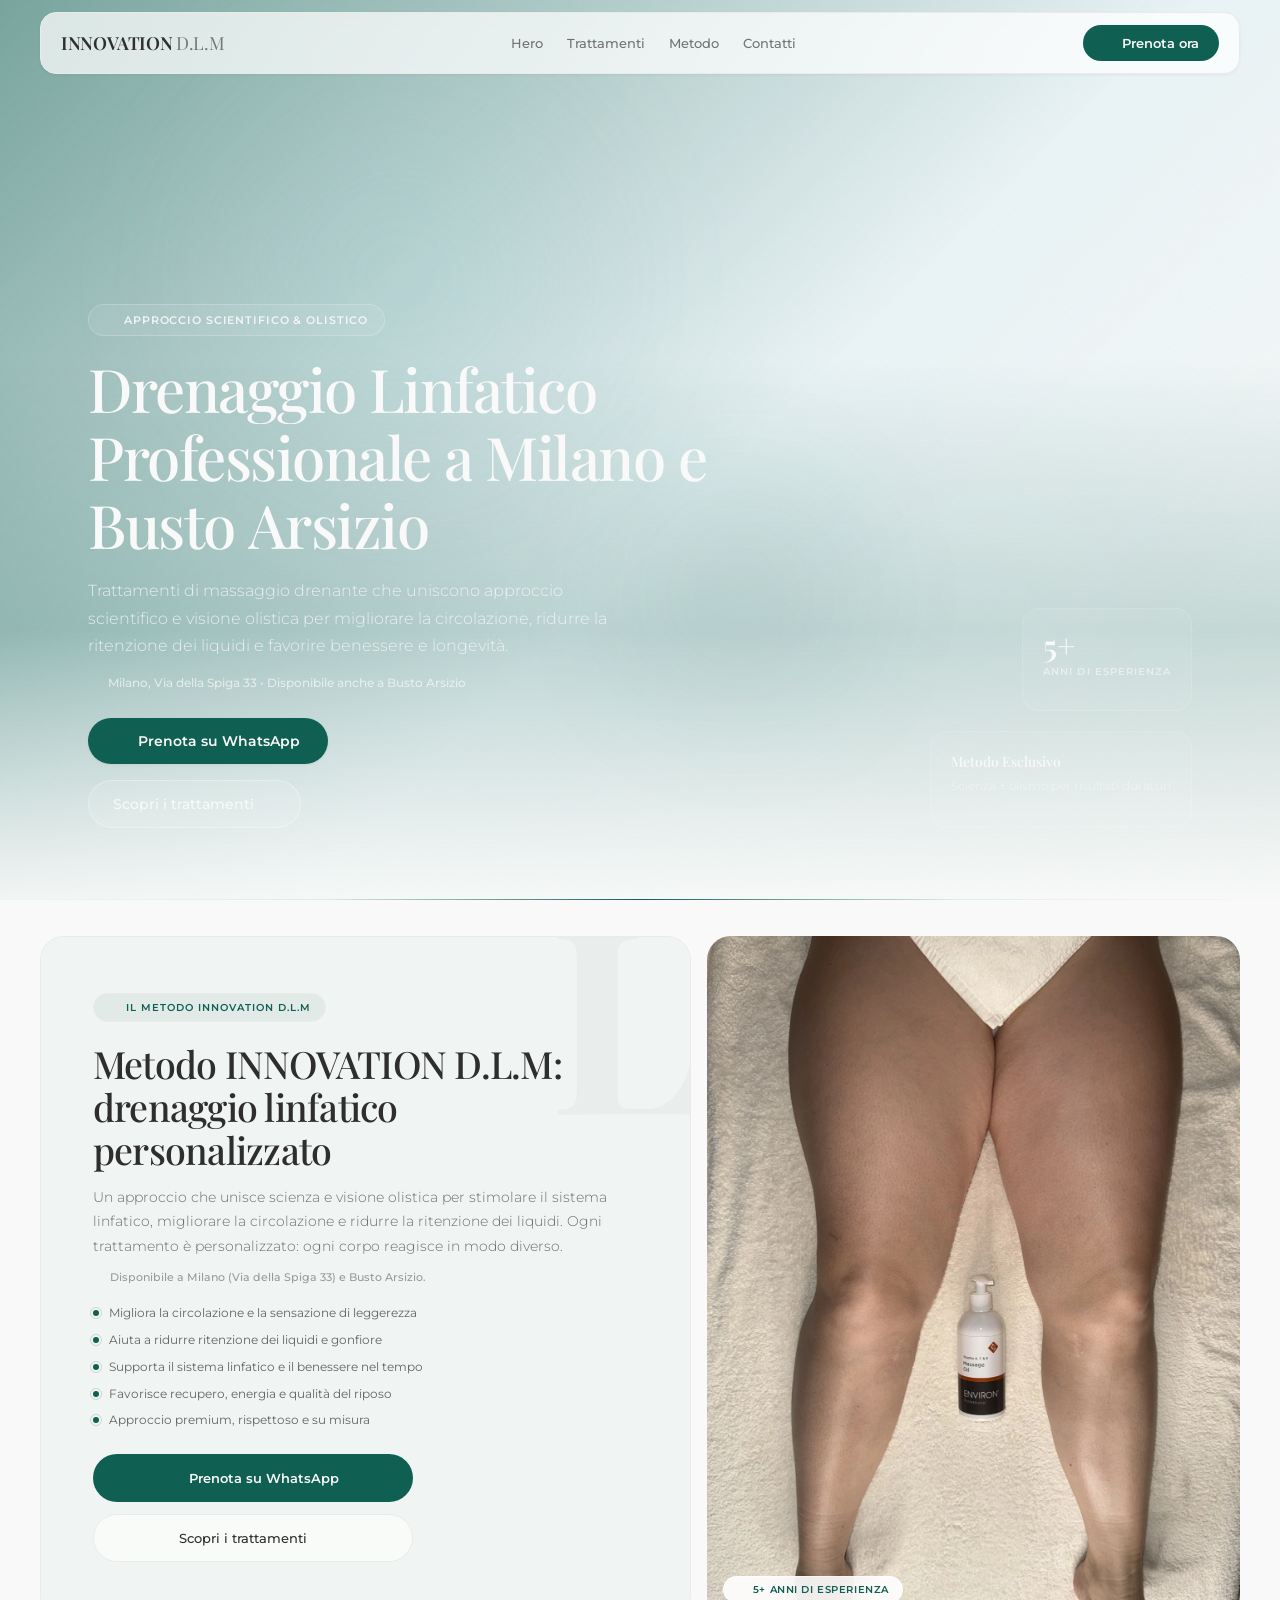
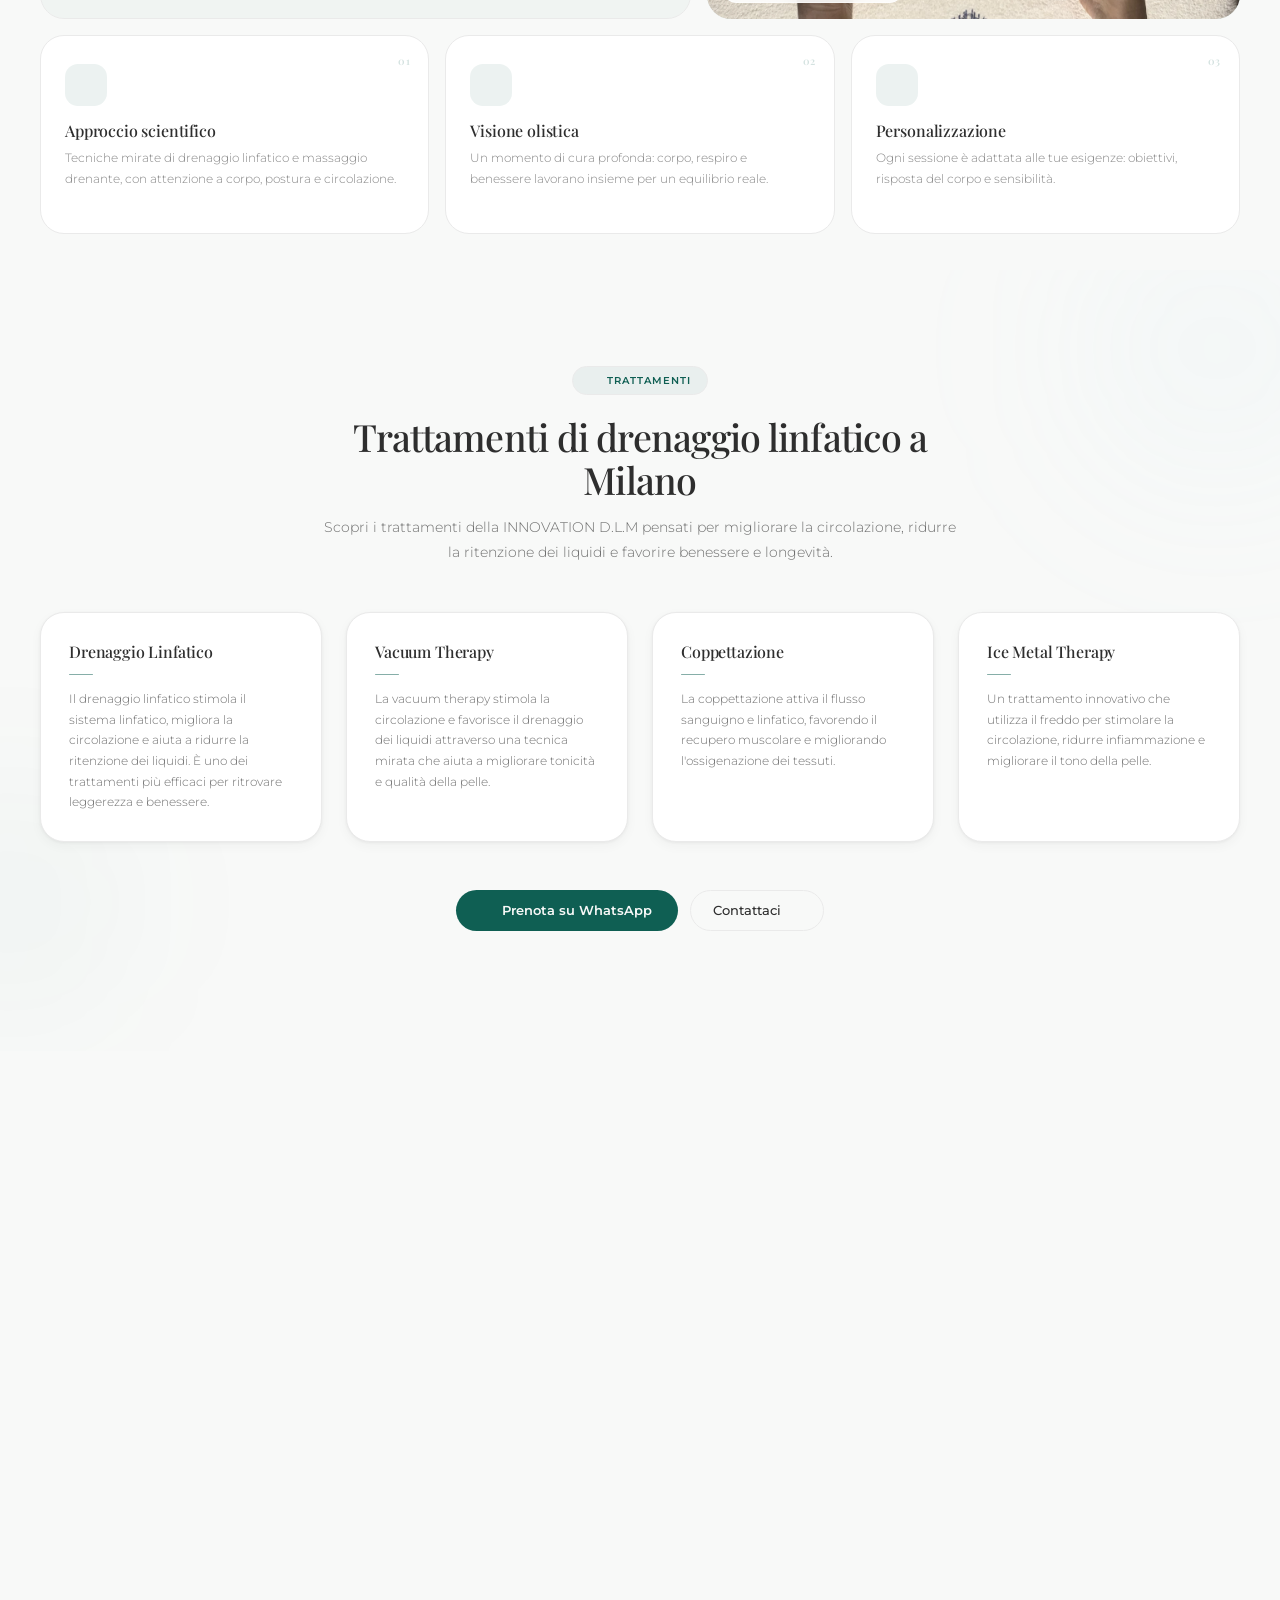
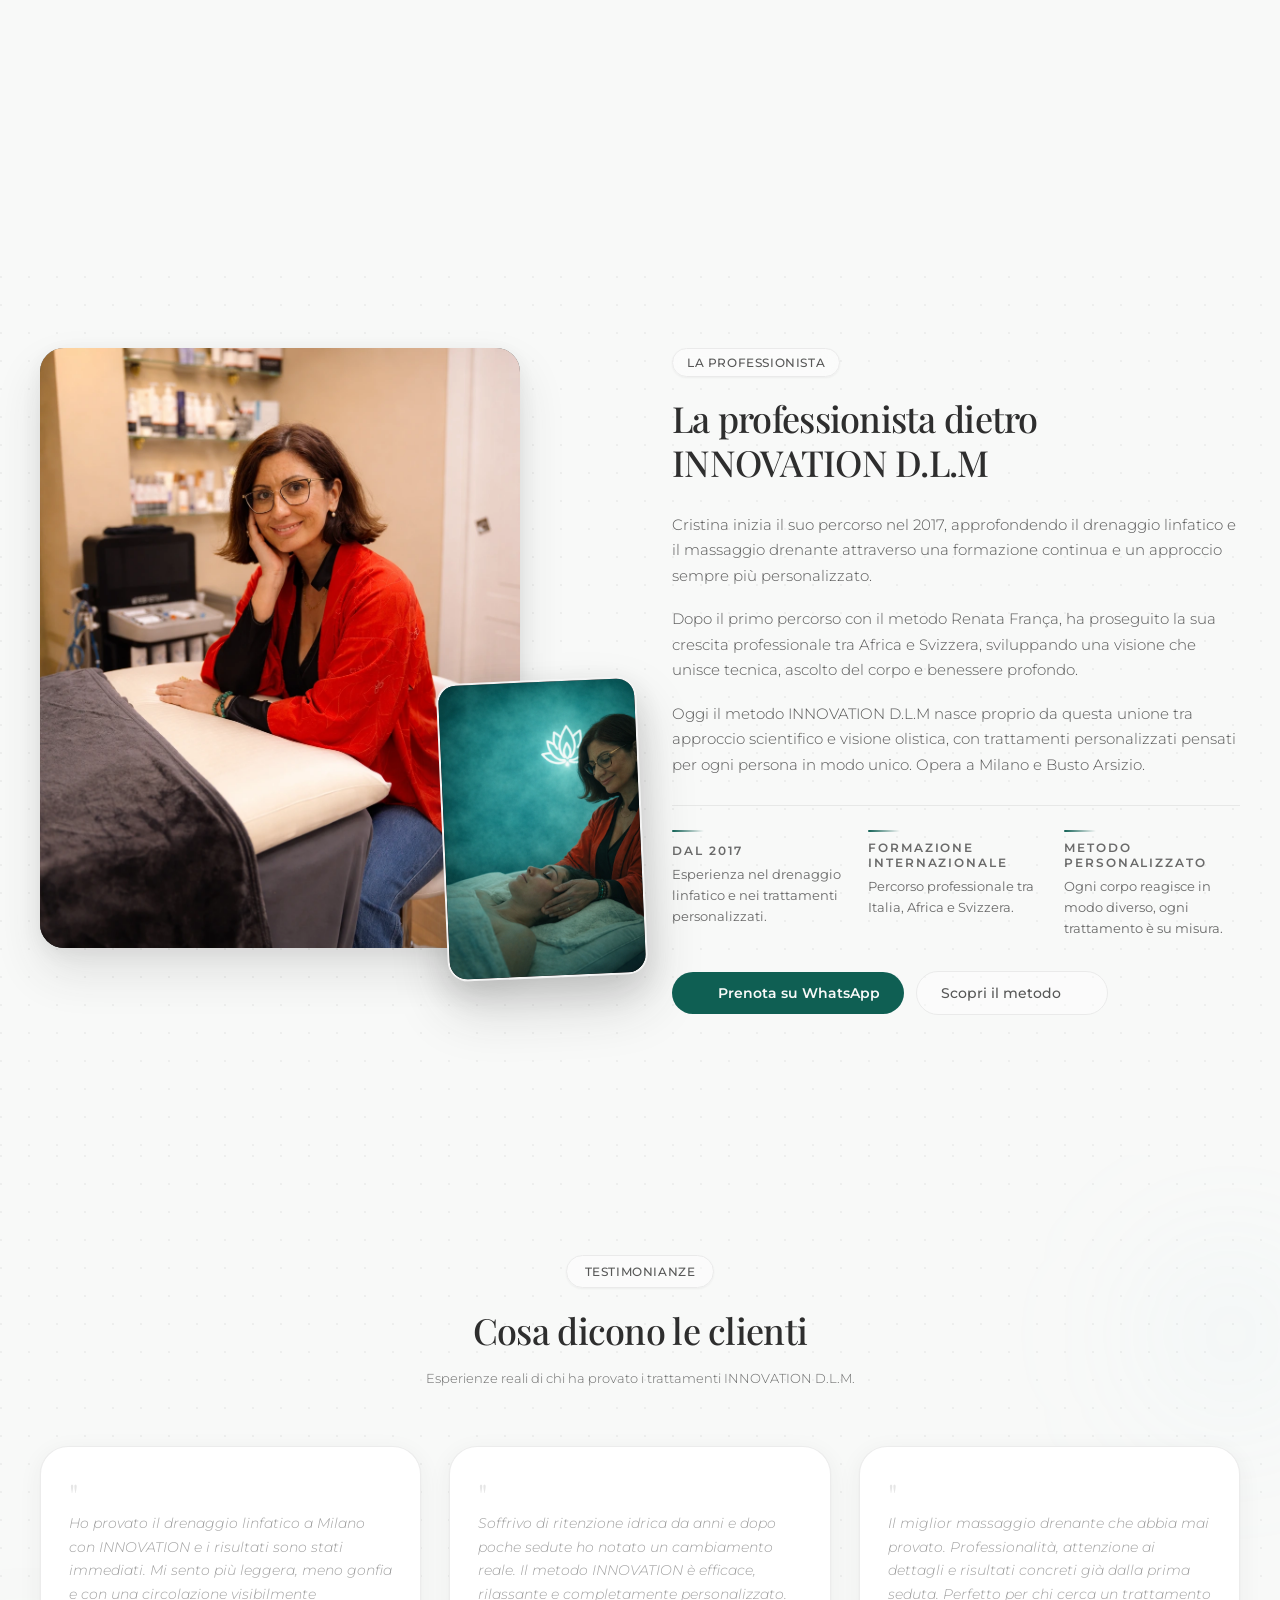
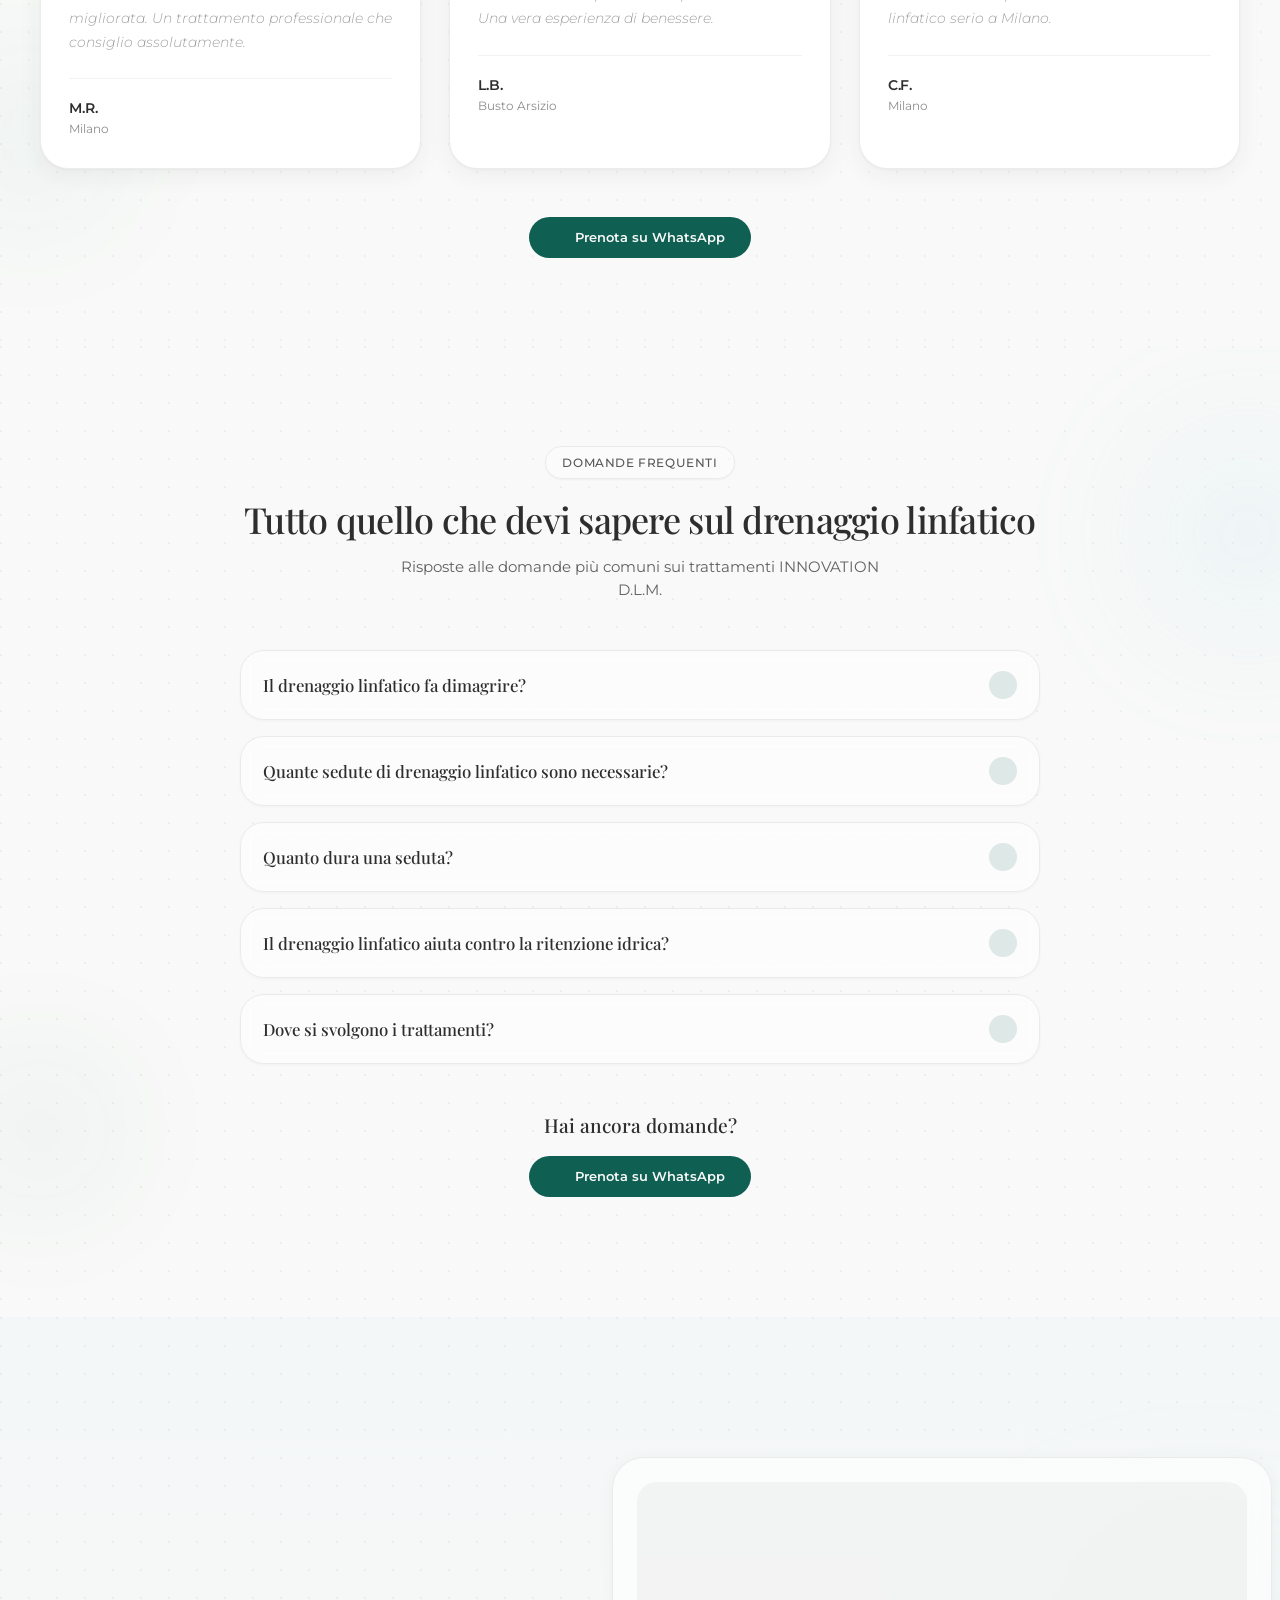
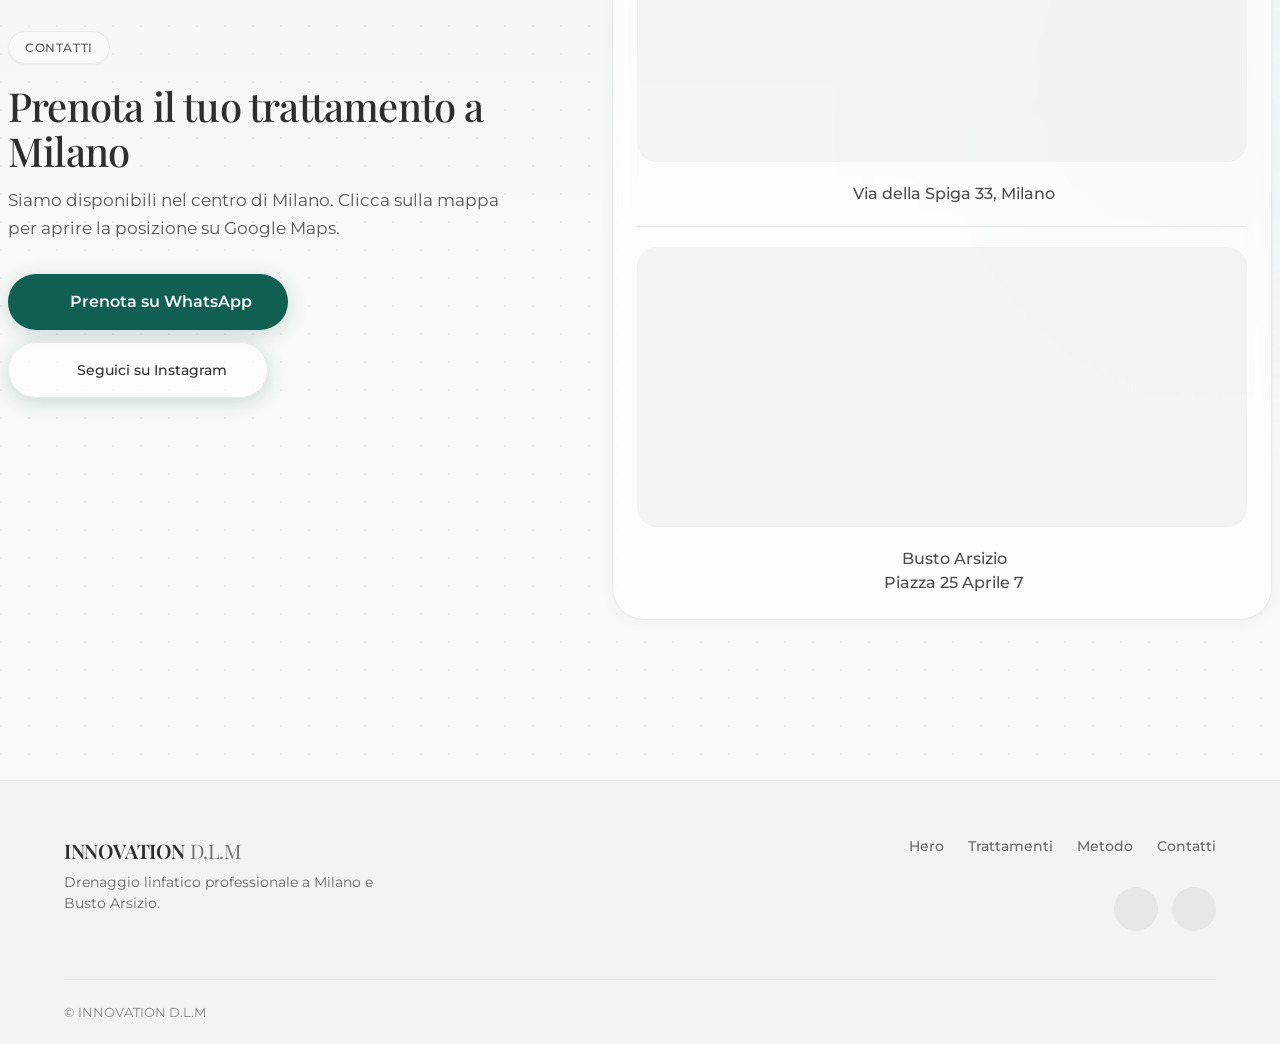
==== commit bae742c4: "chore: atualizações site INNOVATION D.L.M - Marca INNOVATION (grafía) em meta, nav, seções e footer " ====
--- a/index.html
+++ b/index.html
@@ -3,11 +3,11 @@
 <head>
 <meta charset="utf-8"/>
 <meta content="width=device-width, initial-scale=1.0" name="viewport"/>
-<title>Drenaggio Linfatico a Milano | Inovation D.L.M (Via della Spiga 33)</title>
+<title>Drenaggio Linfatico a Milano | INNOVATION D.L.M (Via della Spiga 33)</title>
 <meta name="description" content="Massaggio drenante e drenaggio linfatico a Milano (Via della Spiga 33) e Busto Arsizio. Metodo che unisce approccio scientifico e visione olistica."/>
 <meta name="theme-color" content="#0F5F53"/>
-<link rel="canonical" href="https://inovationdlm.it"/>
-<meta property="og:title" content="Drenaggio Linfatico a Milano | Inovation D.L.M"/>
+<link rel="canonical" href="https://INNOVATIONdlm.it"/>
+<meta property="og:title" content="Drenaggio Linfatico a Milano | INNOVATION D.L.M"/>
 <meta property="og:description" content="Massaggio drenante e drenaggio linfatico a Milano e Busto Arsizio. Metodo scientifico e olistico."/>
 <meta property="og:type" content="website"/>
 <meta property="og:locale" content="it_IT"/>
@@ -2922,7 +2922,7 @@
 <!-- ══ NAVBAR ══ -->
 <nav class="nav" role="navigation" aria-label="Navigazione principale" id="mainNav">
   <div class="nav-inner">
-    <a href="#" class="nav-logo" aria-label="Inovation D.L.M — Home">Inovation <span style="font-weight:400;opacity:.6">D.L.M</span></a>
+    <a href="#" class="nav-logo" aria-label="INNOVATION D.L.M — Home">INNOVATION <span style="font-weight:400;opacity:.6">D.L.M</span></a>
     <div class="nav-links">
       <a href="#hero">Hero</a>
       <a href="#trattamenti">Trattamenti</a>
@@ -2942,7 +2942,7 @@
 <div class="mobile-menu-overlay" id="mobileMenuOverlay" aria-hidden="true"></div>
 <div class="mobile-menu" id="mobileMenu" role="dialog" aria-modal="true" aria-label="Menu di navigazione">
   <header class="mobile-menu__header">
-    <a href="#" class="mobile-menu__logo" aria-label="Inovation D.L.M — Home">Inovation <span class="mobile-menu__logo-light">D.L.M</span></a>
+    <a href="#" class="mobile-menu__logo" aria-label="INNOVATION D.L.M — Home">INNOVATION <span class="mobile-menu__logo-light">D.L.M</span></a>
     <button type="button" class="mobile-menu__close" id="mobileMenuClose" aria-label="Chiudi menu">
       <iconify-icon icon="solar:close-circle-linear" width="24"></iconify-icon>
     </button>
@@ -3040,7 +3040,7 @@
 </section>
 
 <!-- ══ METODO — Bento Grid ══ -->
-<section class="metodo" id="metodo" aria-label="Il Metodo Inovation D.L.M">
+<section class="metodo" id="metodo" aria-label="Il Metodo INNOVATION D.L.M">
   <div class="metodo-wash" aria-hidden="true"></div>
   <div class="metodo-inner">
   <div class="metodo-bento">
@@ -3053,11 +3053,11 @@
 
         <div class="metodo-badge reveal" data-reveal-delay="0">
           <iconify-icon icon="solar:heart-pulse-bold-duotone" width="14" style="color:var(--emerald)"></iconify-icon>
-          IL METODO Inovation D.L.M
+          IL METODO INNOVATION D.L.M
         </div>
 
         <h2 class="reveal" data-reveal-delay="1">
-          Metodo Inovation D.L.M: drenaggio linfatico personalizzato
+          Metodo INNOVATION D.L.M: drenaggio linfatico personalizzato
         </h2>
 
         <p class="metodo-desc reveal" data-reveal-delay="2">
@@ -3106,8 +3106,8 @@
 
       <div class="metodo-img-block reveal" data-reveal-delay="1">
         <div class="metodo-img-carousel" id="metodoPhotoCarousel">
-          <img src="assets/raw_files/imgs/IMG_3982.webp" alt="Trattamento di drenaggio linfatico — Inovation D.L.M" loading="lazy" class="carousel-img active"/>
-          <img src="assets/raw_files/imgs/IMG_4099.webp" alt="Trattamento di drenaggio linfatico professionale — Inovation D.L.M a Milano" loading="lazy" class="carousel-img"/>
+          <img src="assets/raw_files/imgs/IMG_3982.webp" alt="Trattamento di drenaggio linfatico — INNOVATION D.L.M" loading="lazy" class="carousel-img active"/>
+          <img src="assets/raw_files/imgs/IMG_4099.webp" alt="Trattamento di drenaggio linfatico professionale — INNOVATION D.L.M a Milano" loading="lazy" class="carousel-img"/>
         </div>
         <div class="metodo-img-block__overlay"></div>
         <div class="metodo-img-block__tag">
@@ -3173,7 +3173,7 @@
         TRATTAMENTI
       </div>
       <h2>Trattamenti di drenaggio linfatico a Milano</h2>
-      <p class="trattamenti-subtitle">Scopri i trattamenti della Inovation D.L.M pensati per migliorare la circolazione, ridurre la ritenzione dei liquidi e favorire benessere e longevità.</p>
+      <p class="trattamenti-subtitle">Scopri i trattamenti della INNOVATION D.L.M pensati per migliorare la circolazione, ridurre la ritenzione dei liquidi e favorire benessere e longevità.</p>
     </header>
 
     <div class="trattamenti-grid">
@@ -3242,7 +3242,7 @@
       </div>
       <h2 class="reveal" data-reveal-delay="2">Benefici del drenaggio linfatico</h2>
       <p class="benefici-desc reveal" data-reveal-delay="3">
-        Il drenaggio linfatico aiuta a stimolare il sistema linfatico, migliorare la circolazione e ridurre la ritenzione dei liquidi. I trattamenti Inovation D.L.M sono pensati per favorire benessere, leggerezza e salute nel tempo.
+        Il drenaggio linfatico aiuta a stimolare il sistema linfatico, migliorare la circolazione e ridurre la ritenzione dei liquidi. I trattamenti INNOVATION D.L.M sono pensati per favorire benessere, leggerezza e salute nel tempo.
       </p>
       <p class="benefici-desc reveal" data-reveal-delay="4">
         Il massaggio drenante è tra le pratiche più richieste a Milano e Busto Arsizio per i benefici sulla circolazione e sul sistema linfatico.
@@ -3269,7 +3269,7 @@
   </div>
 </section>
 
-<!-- ══ CHI SONO — La professionista dietro Inovation D.L.M ══ -->
+<!-- ══ CHI SONO — La professionista dietro INNOVATION D.L.M ══ -->
 <section id="chi-sono" aria-label="La professionista">
   <div class="chi-sono-inner">
     <div class="chi-sono-grid">
@@ -3280,17 +3280,17 @@
             <img src="assets/raw_files/imgs/ft pessoal/chi e cristina/webp/compressed/35B87153-3030-49A4-9E8B-9F6E1B2A973C.webp" alt="Cristina Ferrotto durante un trattamento di drenaggio linfatico" loading="lazy"/>
           </figure>
           <figure class="chi-sono-photo-secondary">
-            <img src="assets/raw_files/imgs/ft pessoal/chi e cristina/webp/compressed/ChatGPT Image 9 de mar. de 2026, 17_56_12.webp" alt="Ritratto editoriale di Cristina Ferrotto, fondatrice di Inovation D.L.M" loading="lazy"/>
+            <img src="assets/raw_files/imgs/ft pessoal/chi e cristina/webp/compressed/ChatGPT Image 9 de mar. de 2026, 17_56_12.webp" alt="Ritratto editoriale di Cristina Ferrotto, fondatrice di INNOVATION D.L.M" loading="lazy"/>
           </figure>
         </div>
       </div>
       <div class="chi-sono-content">
         <span class="chi-sono-badge reveal" data-reveal-delay="1">LA PROFESSIONISTA</span>
-        <h2 class="chi-sono-title reveal" data-reveal-delay="2">La professionista dietro Inovation D.L.M</h2>
+        <h2 class="chi-sono-title reveal" data-reveal-delay="2">La professionista dietro INNOVATION D.L.M</h2>
         <div class="chi-sono-body reveal" data-reveal-delay="3">
           <p>Cristina inizia il suo percorso nel 2017, approfondendo il drenaggio linfatico e il massaggio drenante attraverso una formazione continua e un approccio sempre più personalizzato.</p>
           <p>Dopo il primo percorso con il metodo Renata França, ha proseguito la sua crescita professionale tra Africa e Svizzera, sviluppando una visione che unisce tecnica, ascolto del corpo e benessere profondo.</p>
-          <p>Oggi il metodo Inovation D.L.M nasce proprio da questa unione tra approccio scientifico e visione olistica, con trattamenti personalizzati pensati per ogni persona in modo unico. Opera a Milano e Busto Arsizio.</p>
+          <p>Oggi il metodo INNOVATION D.L.M nasce proprio da questa unione tra approccio scientifico e visione olistica, con trattamenti personalizzati pensati per ogni persona in modo unico. Opera a Milano e Busto Arsizio.</p>
         </div>
         <div class="chi-sono-authority reveal" data-reveal-delay="4">
           <div class="chi-sono-authority-item">
@@ -3332,7 +3332,7 @@
       <span class="recensioni-badge">TESTIMONIANZE</span>
       <h2>Cosa dicono le clienti</h2>
       <p class="recensioni-subtitle">
-        Esperienze reali di chi ha provato i trattamenti Inovation D.L.M.
+        Esperienze reali di chi ha provato i trattamenti INNOVATION D.L.M.
       </p>
     </header>
 
@@ -3340,10 +3340,10 @@
       <article class="recensioni-card testimonianze-card reveal" data-reveal-delay="2" aria-label="Testimonianza cliente">
         <span class="recensioni-card__quote" aria-hidden="true">"</span>
         <div class="recensioni-card__body">
-          <p class="recensioni-placeholder">Testo recensione...</p>
+          <p class="recensioni-placeholder">Ho provato il drenaggio linfatico a Milano con INNOVATION e i risultati sono stati immediati. Mi sento più leggera, meno gonfia e con una circolazione visibilmente migliorata. Un trattamento professionale che consiglio assolutamente.</p>
         </div>
         <div class="recensioni-card__meta">
-          <div class="recensioni-card__name">Nome cliente</div>
+          <div class="recensioni-card__name">M.R.</div>
           <div class="recensioni-card__line">Milano</div>
         </div>
       </article>
@@ -3351,21 +3351,21 @@
       <article class="recensioni-card testimonianze-card reveal" data-reveal-delay="3" aria-label="Testimonianza cliente">
         <span class="recensioni-card__quote" aria-hidden="true">"</span>
         <div class="recensioni-card__body">
-          <p class="recensioni-placeholder">Testo recensione...</p>
+          <p class="recensioni-placeholder">Soffrivo di ritenzione idrica da anni e dopo poche sedute ho notato un cambiamento reale. Il metodo INNOVATION è efficace, rilassante e completamente personalizzato. Una vera esperienza di benessere.</p>
         </div>
         <div class="recensioni-card__meta">
-          <div class="recensioni-card__name">Nome cliente</div>
-          <div class="recensioni-card__line">Milano</div>
+          <div class="recensioni-card__name">L.B.</div>
+          <div class="recensioni-card__line">Busto Arsizio</div>
         </div>
       </article>
 
       <article class="recensioni-card testimonianze-card reveal" data-reveal-delay="4" aria-label="Testimonianza cliente">
         <span class="recensioni-card__quote" aria-hidden="true">"</span>
         <div class="recensioni-card__body">
-          <p class="recensioni-placeholder">Testo recensione...</p>
+          <p class="recensioni-placeholder">Il miglior massaggio drenante che abbia mai provato. Professionalità, attenzione ai dettagli e risultati concreti già dalla prima seduta. Perfetto per chi cerca un trattamento linfatico serio a Milano.</p>
         </div>
         <div class="recensioni-card__meta">
-          <div class="recensioni-card__name">Nome cliente</div>
+          <div class="recensioni-card__name">C.F.</div>
           <div class="recensioni-card__line">Milano</div>
         </div>
       </article>
@@ -3389,7 +3389,7 @@
     <header class="faq-header reveal" data-reveal-delay="0">
       <span class="faq-badge">DOMANDE FREQUENTI</span>
       <h2>Tutto quello che devi sapere sul drenaggio linfatico</h2>
-      <p class="faq-subtitle">Risposte alle domande più comuni sui trattamenti Inovation D.L.M.</p>
+      <p class="faq-subtitle">Risposte alle domande più comuni sui trattamenti INNOVATION D.L.M.</p>
     </header>
 
     <div class="faq-list" role="list">
@@ -3448,7 +3448,7 @@
         </button>
         <div class="faq-content-wrap" id="faq-answer-5" role="region" aria-labelledby="faq-q5">
           <div class="faq-content">
-            <p itemscope itemprop="acceptedAnswer" itemtype="https://schema.org/Answer"><span itemprop="text">I trattamenti Inovation D.L.M sono disponibili a Milano e a Busto Arsizio.</span></p>
+            <p itemscope itemprop="acceptedAnswer" itemtype="https://schema.org/Answer"><span itemprop="text">I trattamenti INNOVATION D.L.M sono disponibili a Milano e a Busto Arsizio.</span></p>
           </div>
         </div>
       </article>
@@ -3503,10 +3503,22 @@
           </a>
         </div>
         <div class="contatti-busto-wrap">
-          <a href="https://wa.me/393208381825?text=Ciao%2C%20vorrei%20prenotare%20un%20massaggio%20a%20Busto%20Arsizio." target="_blank" rel="noopener" class="finale-unica-busto-link" aria-label="Prenota massaggio a Busto Arsizio su WhatsApp">
-            <span class="finale-unica-busto-text">Disponibile anche a Busto Arsizio</span>
-            <iconify-icon icon="simple-icons:whatsapp" width="18" class="finale-unica-busto-icon"></iconify-icon>
-          </a>
+          <div class="contatti-map-wrap">
+            <iframe
+              src="https://www.google.com/maps?q=Piazza+25+Aprile+7,+21052+Busto+Arsizio+VA,+Italia&output=embed"
+              allowfullscreen=""
+              loading="lazy"
+              referrerpolicy="no-referrer-when-downgrade"
+              title="Mappa: Piazza 25 Aprile 7, Busto Arsizio"
+            ></iframe>
+            <a href="https://maps.google.com/maps/place//data=!4m2!3m1!1s0x47868bf2ac9a2f33:0x815a439bab63a0d0?entry=s&amp;sa=X&amp;ved=2ahUKEwiiyIHHsLaTAxW2g_0HHa-6CcYQ4kB6BAgZEAA" target="_blank" rel="noopener noreferrer" class="contatti-map-overlay" aria-label="Apri la posizione su Google Maps (Busto Arsizio)"></a>
+          </div>
+          <div class="contatti-address-row">
+            <a href="https://maps.google.com/maps/place//data=!4m2!3m1!1s0x47868bf2ac9a2f33:0x815a439bab63a0d0?entry=s&amp;sa=X&amp;ved=2ahUKEwiiyIHHsLaTAxW2g_0HHa-6CcYQ4kB6BAgZEAA" target="_blank" rel="noopener noreferrer" class="contatti-address-link" aria-label="Apri Piazza 25 Aprile 7 su Google Maps">
+              <iconify-icon icon="solar:map-point-linear" width="20"></iconify-icon>
+              Busto Arsizio<br>Piazza 25 Aprile 7
+            </a>
+          </div>
         </div>
       </div>
     </div>
@@ -3518,7 +3530,7 @@
   <div class="site-footer__inner">
     <div class="site-footer__main">
       <div class="site-footer__left">
-        <div class="site-footer__brand">Inovation <span class="site-footer__brand-light">D.L.M</span></div>
+        <div class="site-footer__brand">INNOVATION <span class="site-footer__brand-light">D.L.M</span></div>
         <p class="site-footer__tagline">Drenaggio linfatico professionale a Milano e Busto Arsizio.</p>
       </div>
       <div class="site-footer__right">
@@ -3539,7 +3551,7 @@
       </div>
     </div>
     <div class="site-footer__bottom">
-      <p class="site-footer__copy">© Inovation D.L.M</p>
+      <p class="site-footer__copy">© INNOVATION D.L.M</p>
     </div>
   </div>
 </footer>
@@ -4003,13 +4015,15 @@
       var stHeroContent=document.querySelector('.hero-content');
       var stHeroLine=document.querySelector('.hero-line');
       if(!stHeroBg||!stHeroContent) return;
-      var supportsClip=CSS.supports && CSS.supports('clip-path','inset(0%)');
       gsap.set(stHeroContent,{ y:0, opacity:1 });
       gsap.set(stHeroGrain,{ opacity:0.3 });
       stHeroOrbs.forEach(function(orb){ gsap.set(orb,{ opacity:1, scale:1, x:0, y:0 }); });
       if(stHeroLine) gsap.set(stHeroLine,{ opacity:1, scaleX:1 });
-      if(supportsClip) gsap.set(stHeroBg,{ scale:1, opacity:1, y:0, filter:'none', clipPath:'inset(0% 0% 0% 0% round 0px)' });
-      else gsap.set(stHeroBg,{ scale:1, opacity:1, y:0, filter:'none' });
+      // Hero precisa cobrir 100% da viewport: sem recorte arredondado no wrapper.
+      gsap.set(stHeroBg,{
+        clearProps:'borderRadius,clipPath,overflow',
+        scale:1, opacity:1, y:0, filter:'none'
+      });
     }
 
     function initHeroScrollTrigger(){
@@ -4029,7 +4043,6 @@
         return;
       }
 
-      var supportsClip=CSS.supports && CSS.supports('clip-path','inset(0%)');
       var vh=window.innerHeight;
 
       heroExitTL=gsap.timeline({
@@ -4043,16 +4056,16 @@
       });
 
       var heroMediaTo={
-        scale:0.85,
-        opacity:0,
-        filter:'blur(10px)',
+        scale:1.02,
         y:80,
         ease:'none',
         duration:1
       };
-      if(supportsClip) heroMediaTo.clipPath='inset(40% 40% 40% 40% round 999px)';
 
       heroExitTL.to(stHeroBg,heroMediaTo,0);
+      // Fade out mais tarde para evitar "seams" enquanto o #metodo ainda está
+      // entrando com o shape arredondado.
+      heroExitTL.to(stHeroBg,{ opacity:0, ease:'none', duration:0.6 },0.55);
       heroExitTL.to(stHeroGrain,{ opacity:0, ease:'none', duration:0.7 },0);
       heroExitTL.to(stHeroOrbs,{ opacity:0, scale:0.85, ease:'none', duration:0.8 },0);
       heroExitTL.to(stHeroContent,{ opacity:0, y:-40, ease:'none', duration:0.55 },0);
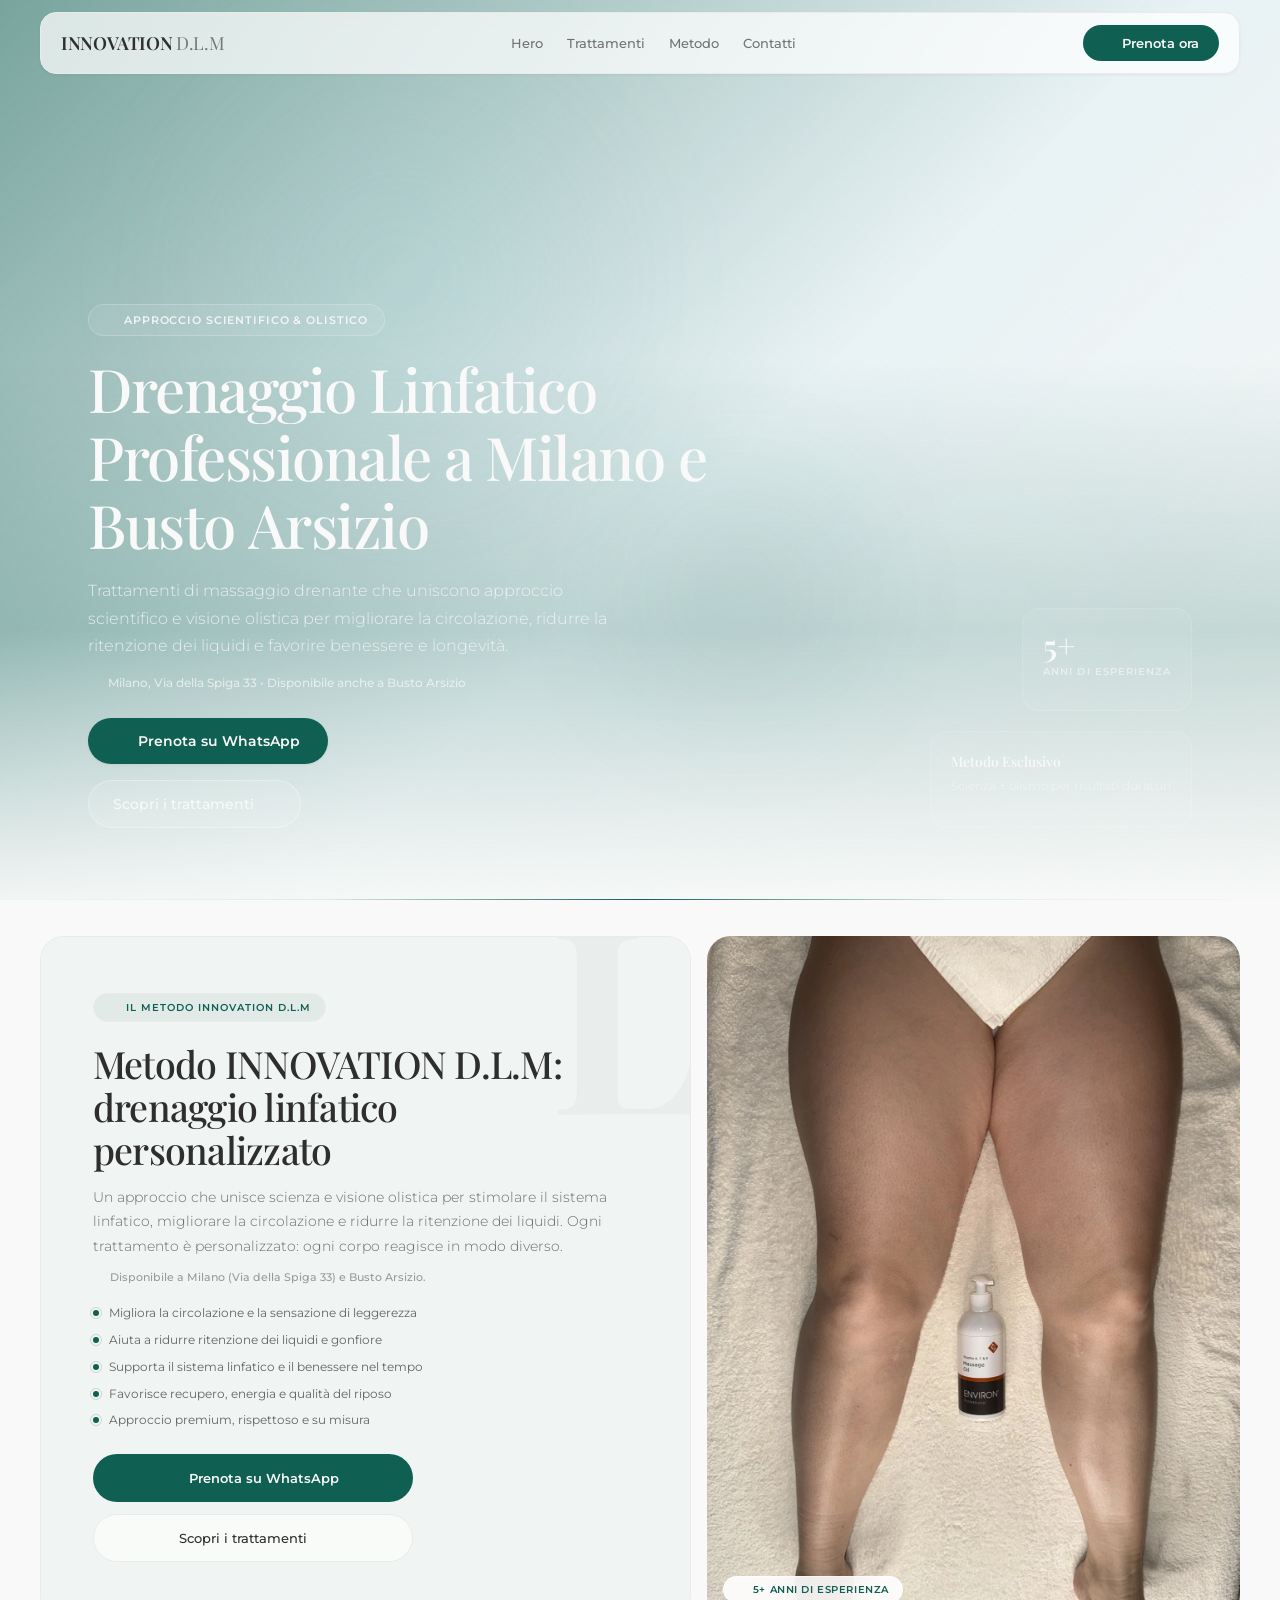
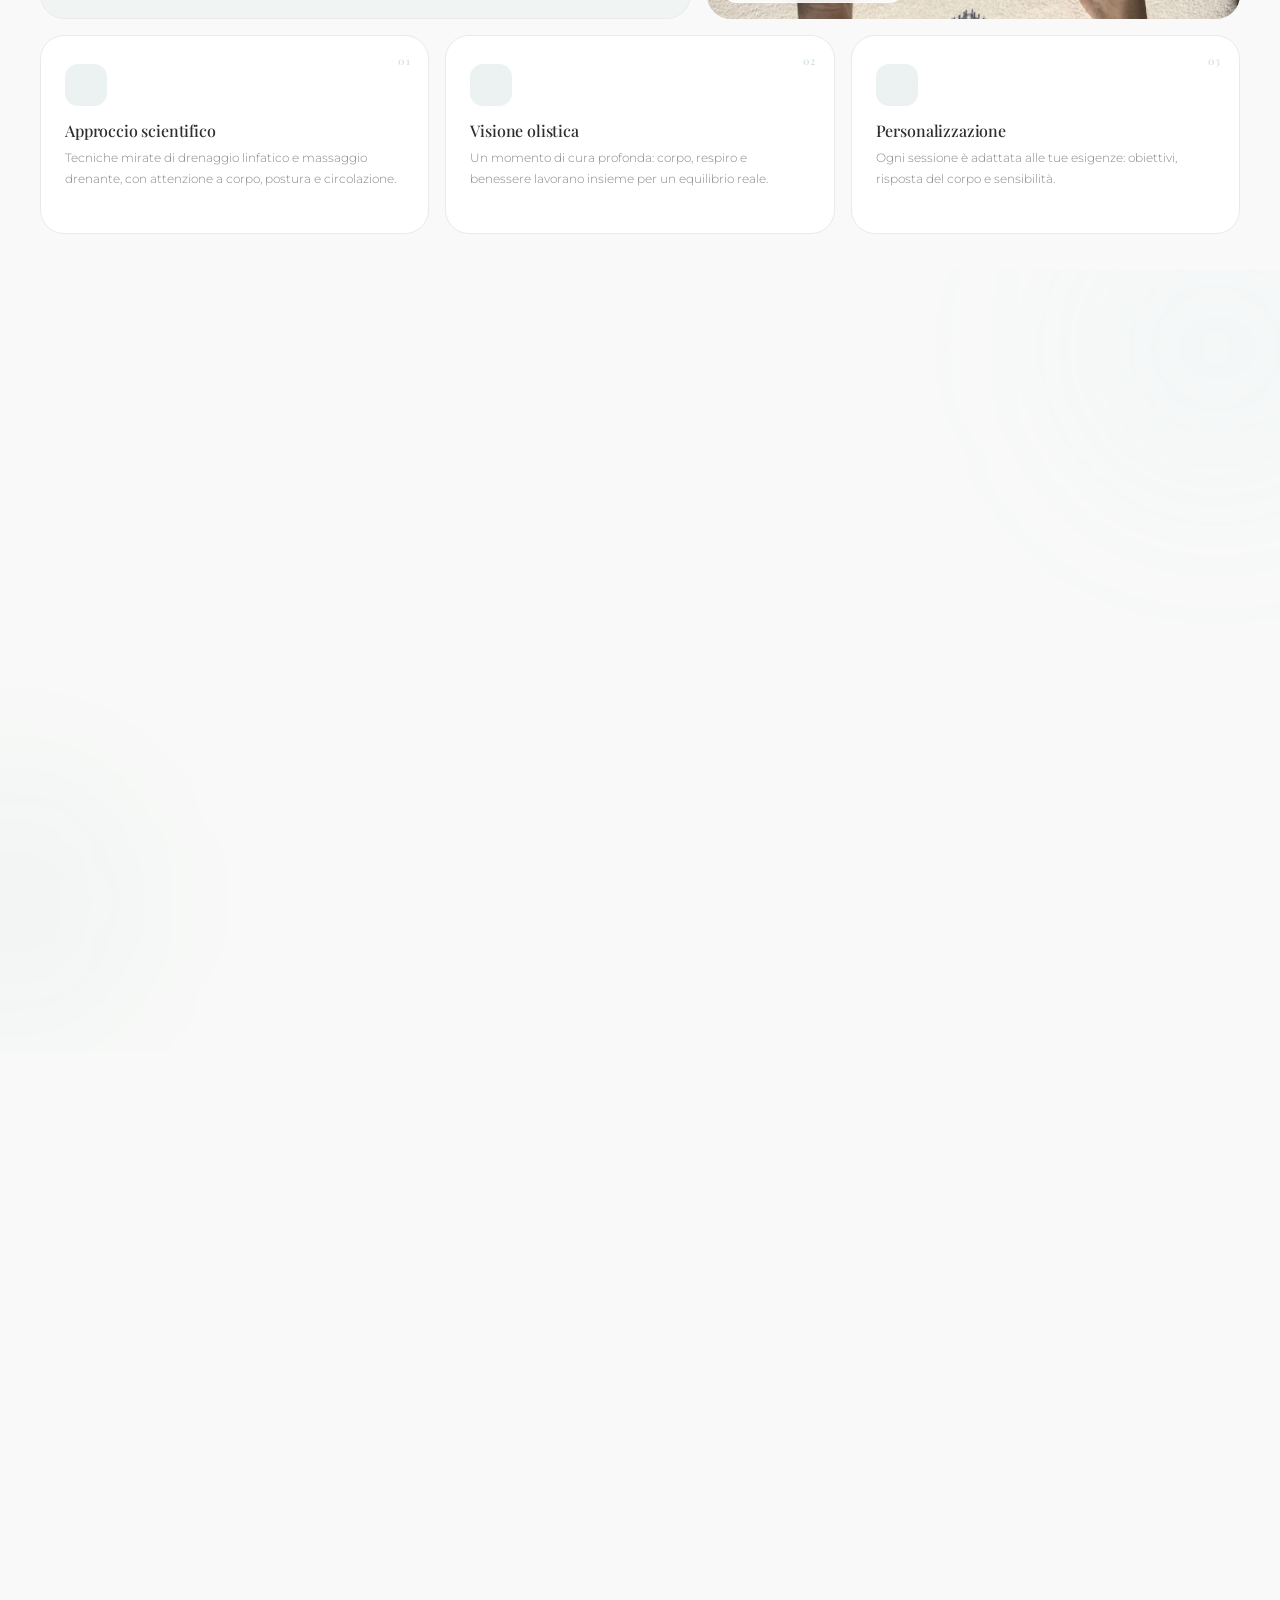
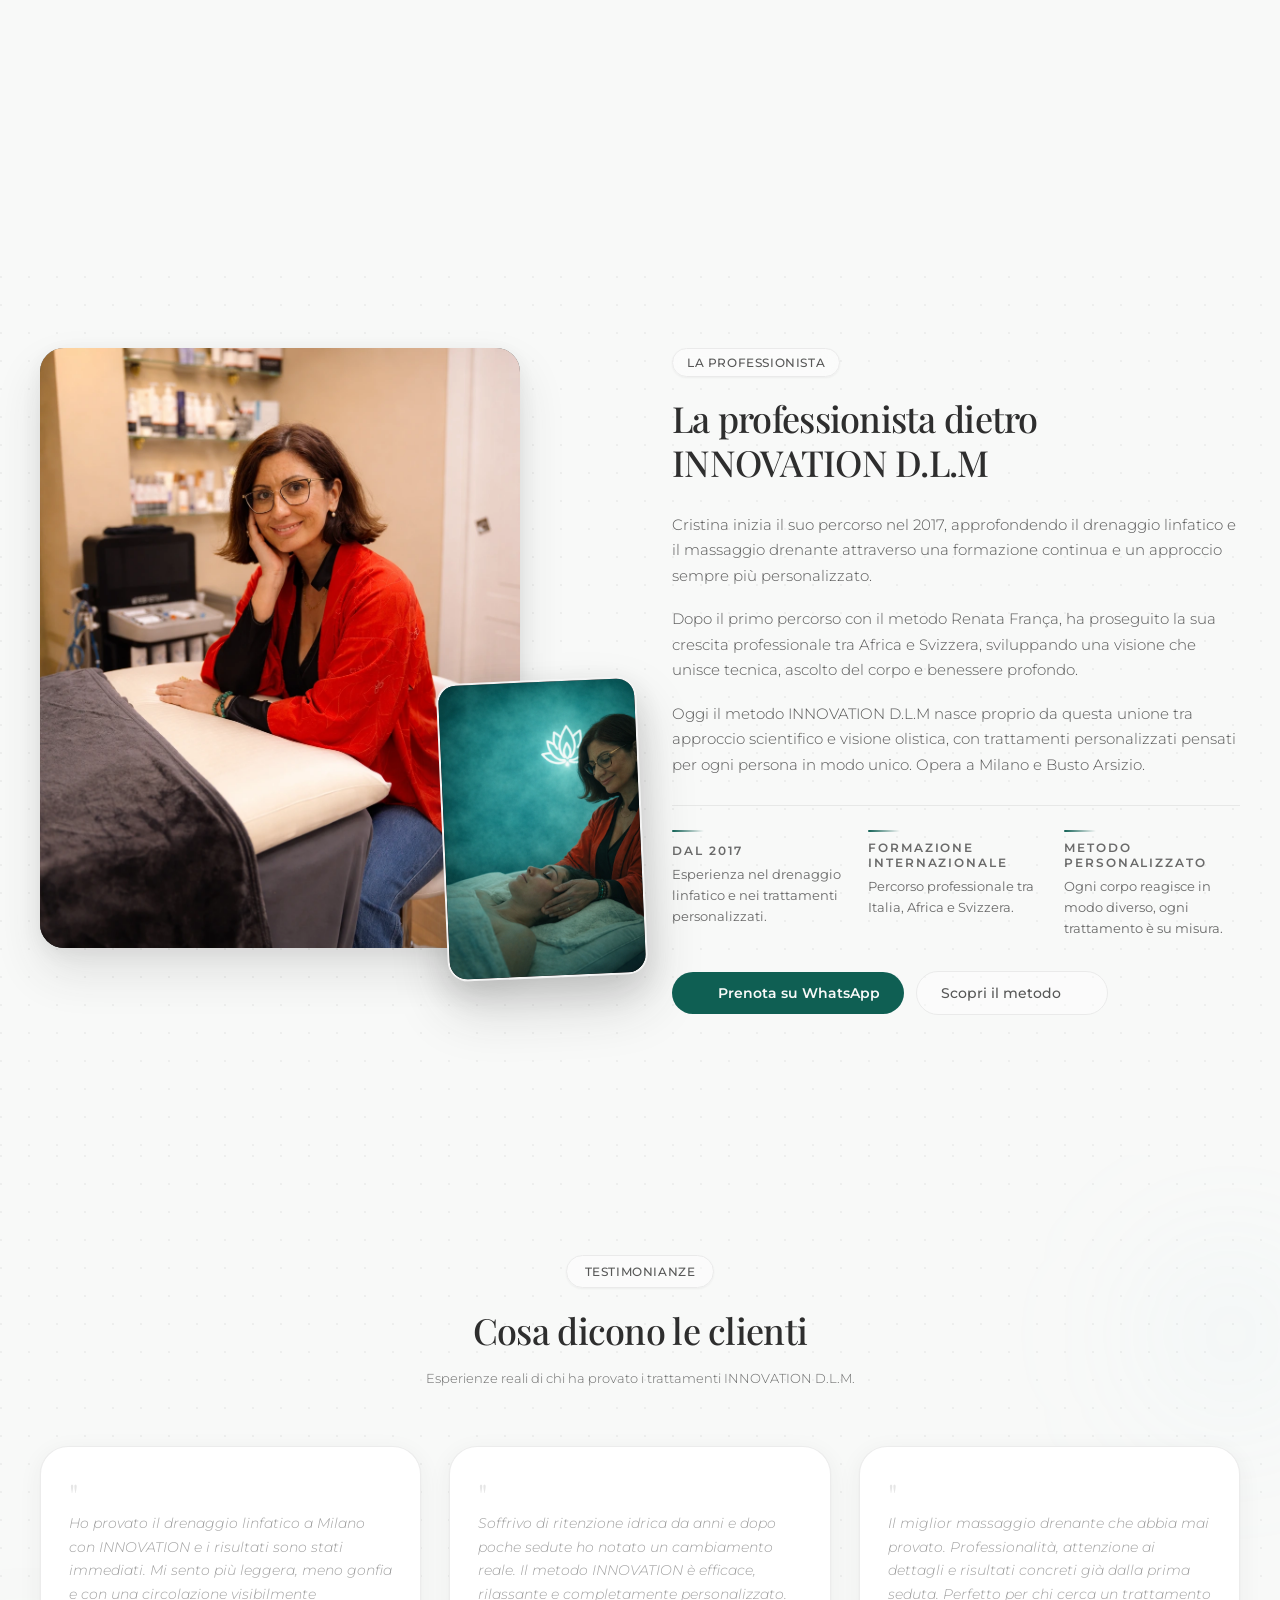
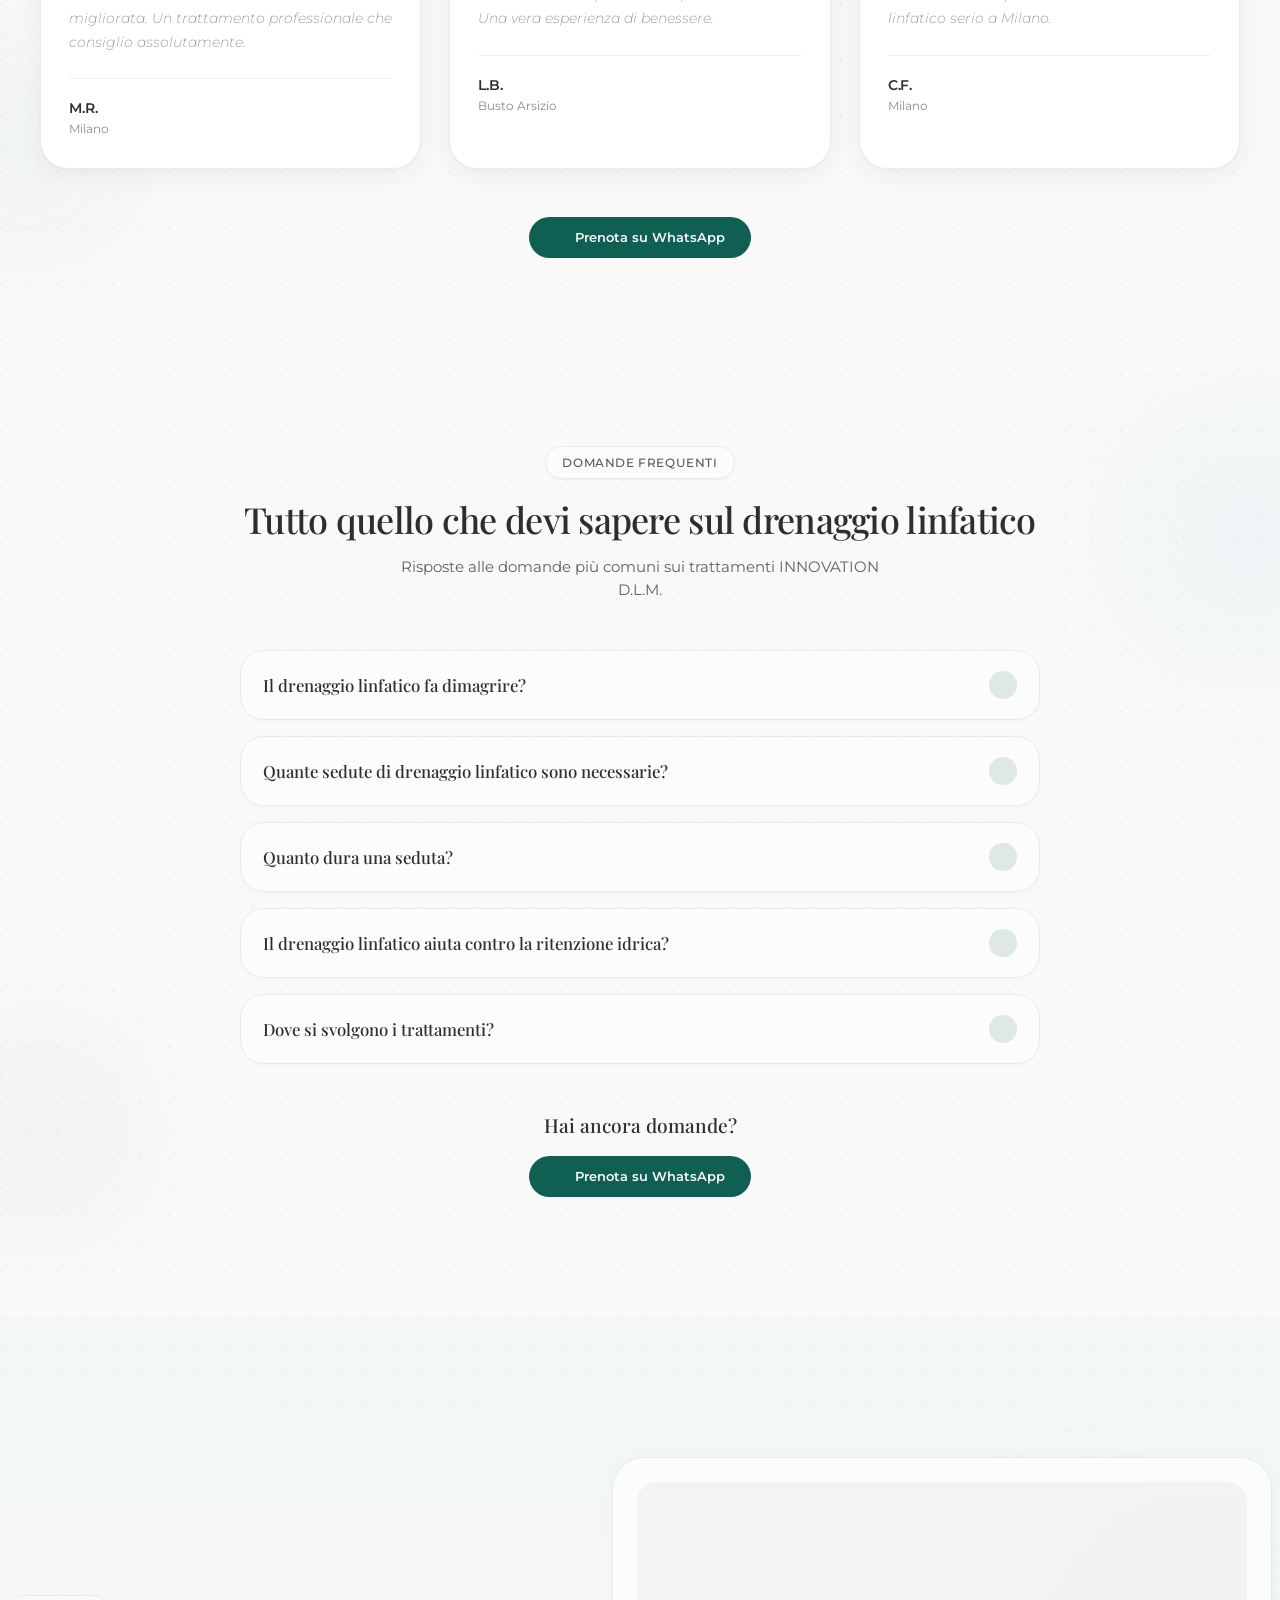
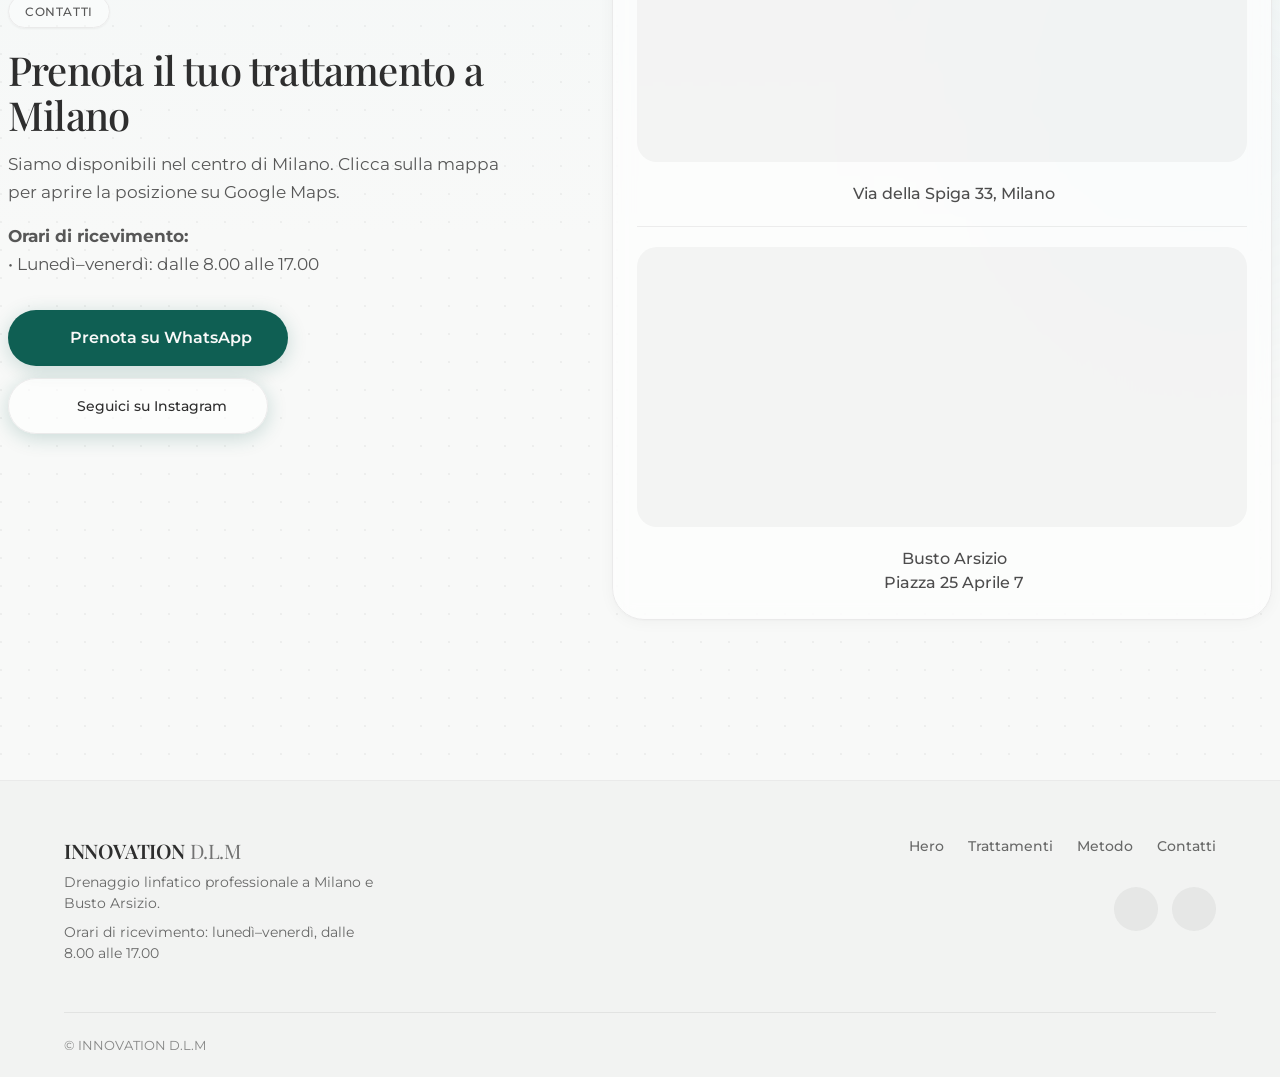
==== commit 6ca634c0: "Aggiungi orari di ricevimento (lun–ven 8–17) in contatti e footer Made-with: Cursor" ====
--- a/index.html
+++ b/index.html
@@ -2268,6 +2268,22 @@
 @media(min-width:768px){
   .contatti-subheadline{font-size:1.0625rem}
 }
+.contatti-orari{
+  font-size:1rem;
+  line-height:1.65;
+  color:rgba(46,46,46,.8);
+  font-family:var(--sans);
+  margin:1rem 0 0;
+  max-width:520px;
+  margin-left:auto;
+  margin-right:auto;
+}
+@media(min-width:768px){
+  .contatti-orari{font-size:1.0625rem}
+}
+@media(min-width:1024px){
+  #contatti .contatti-orari{margin-left:0;margin-right:0}
+}
 .contatti-cta-wrap{
   margin-top:1.75rem;
   margin-bottom:2.5rem;
@@ -2835,6 +2851,13 @@
   line-height:1.5;
   color:rgba(46,46,46,.7);
   max-width:320px;
+}
+.site-footer__orari{
+  font-size:.875rem;
+  line-height:1.5;
+  color:rgba(46,46,46,.7);
+  max-width:320px;
+  margin:.5rem 0 0;
 }
 .site-footer__right{
   display:flex;
@@ -3473,6 +3496,7 @@
         <span class="contatti-label" aria-hidden="true">CONTATTI</span>
         <h2 class="contatti-title">Prenota il tuo trattamento a Milano</h2>
         <p class="contatti-subheadline">Siamo disponibili nel centro di Milano. Clicca sulla mappa per aprire la posizione su Google Maps.</p>
+        <p class="contatti-orari"><strong>Orari di ricevimento:</strong><br><span aria-hidden="true">• </span>Lunedì–venerdì: dalle 8.00 alle 17.00</p>
         <div class="contatti-cta-wrap">
           <a href="https://wa.me/393208381825" target="_blank" rel="noopener" class="finale-unica-btn contatti-whatsapp" aria-label="Prenota su WhatsApp">
             <iconify-icon icon="simple-icons:whatsapp" width="20"></iconify-icon>
@@ -3532,6 +3556,7 @@
       <div class="site-footer__left">
         <div class="site-footer__brand">INNOVATION <span class="site-footer__brand-light">D.L.M</span></div>
         <p class="site-footer__tagline">Drenaggio linfatico professionale a Milano e Busto Arsizio.</p>
+        <p class="site-footer__orari">Orari di ricevimento: lunedì–venerdì, dalle 8.00 alle 17.00</p>
       </div>
       <div class="site-footer__right">
         <nav class="site-footer__nav" aria-label="Navigazione footer">
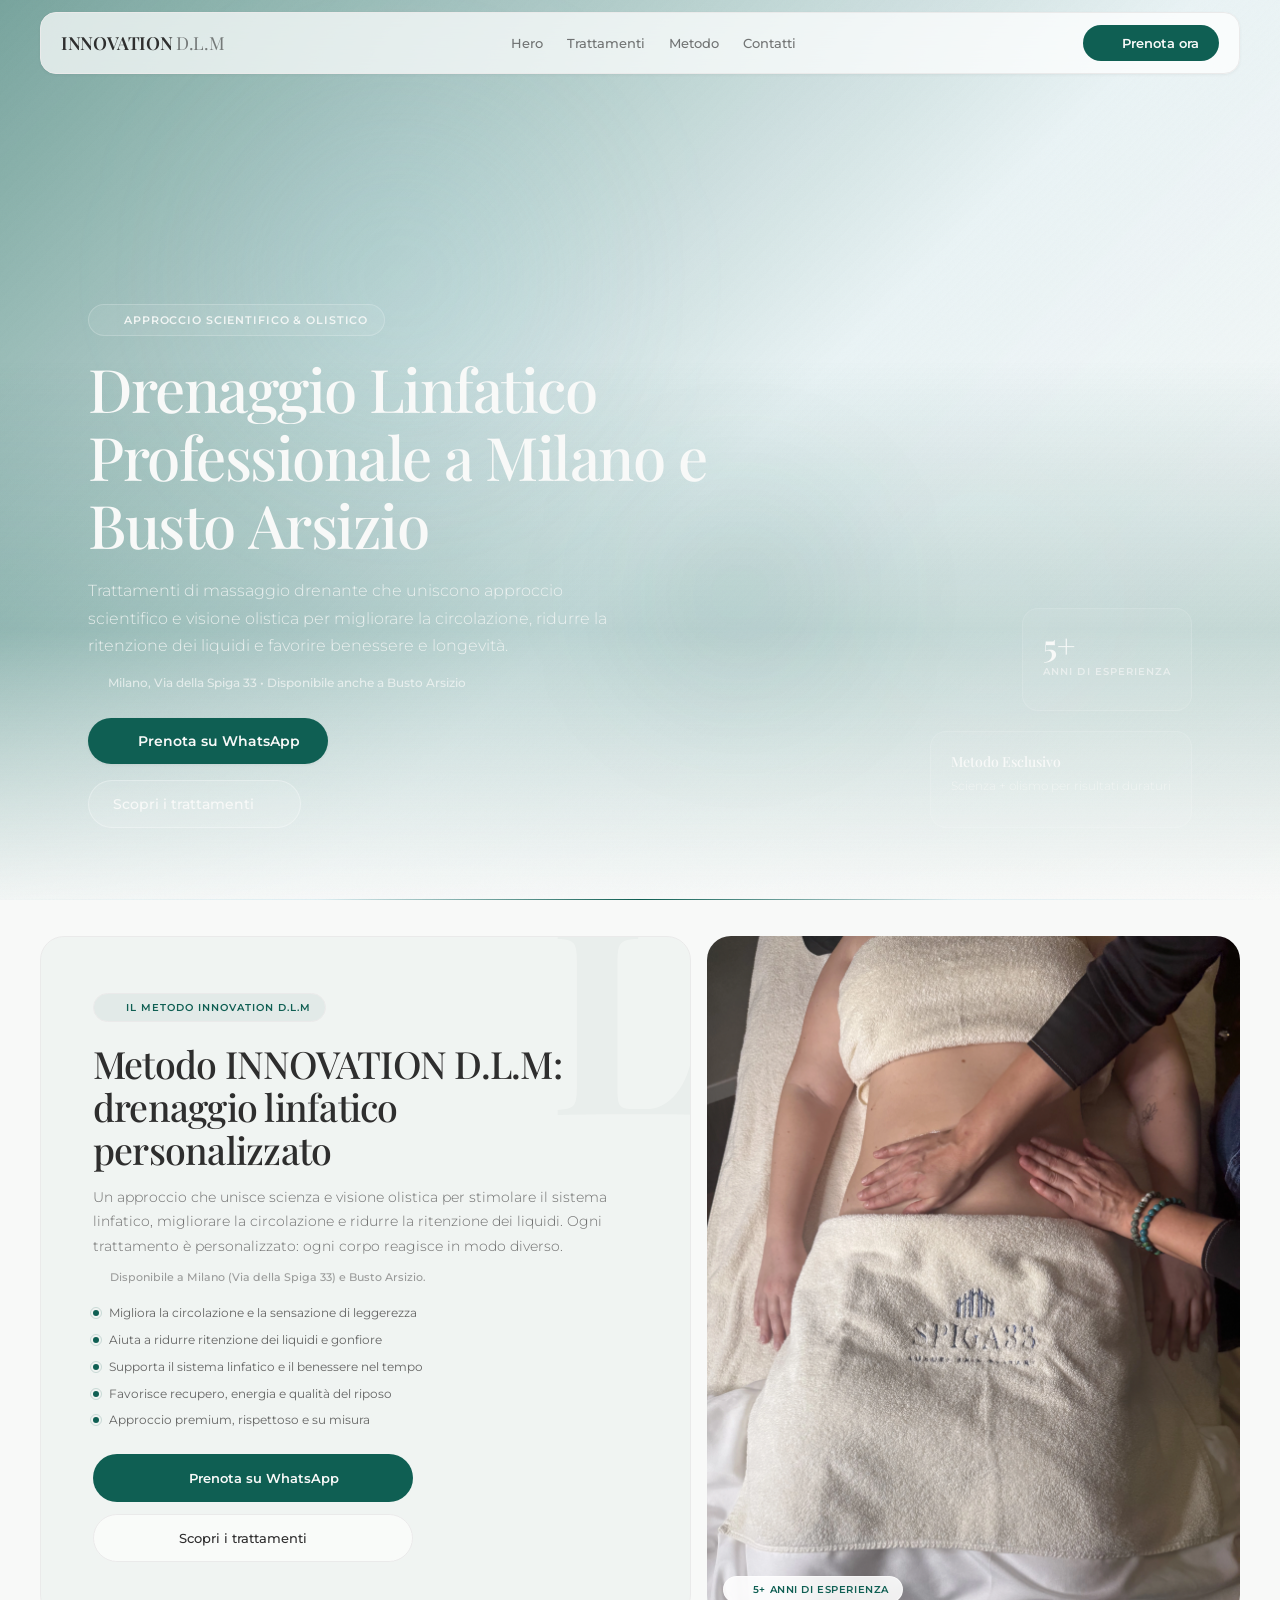
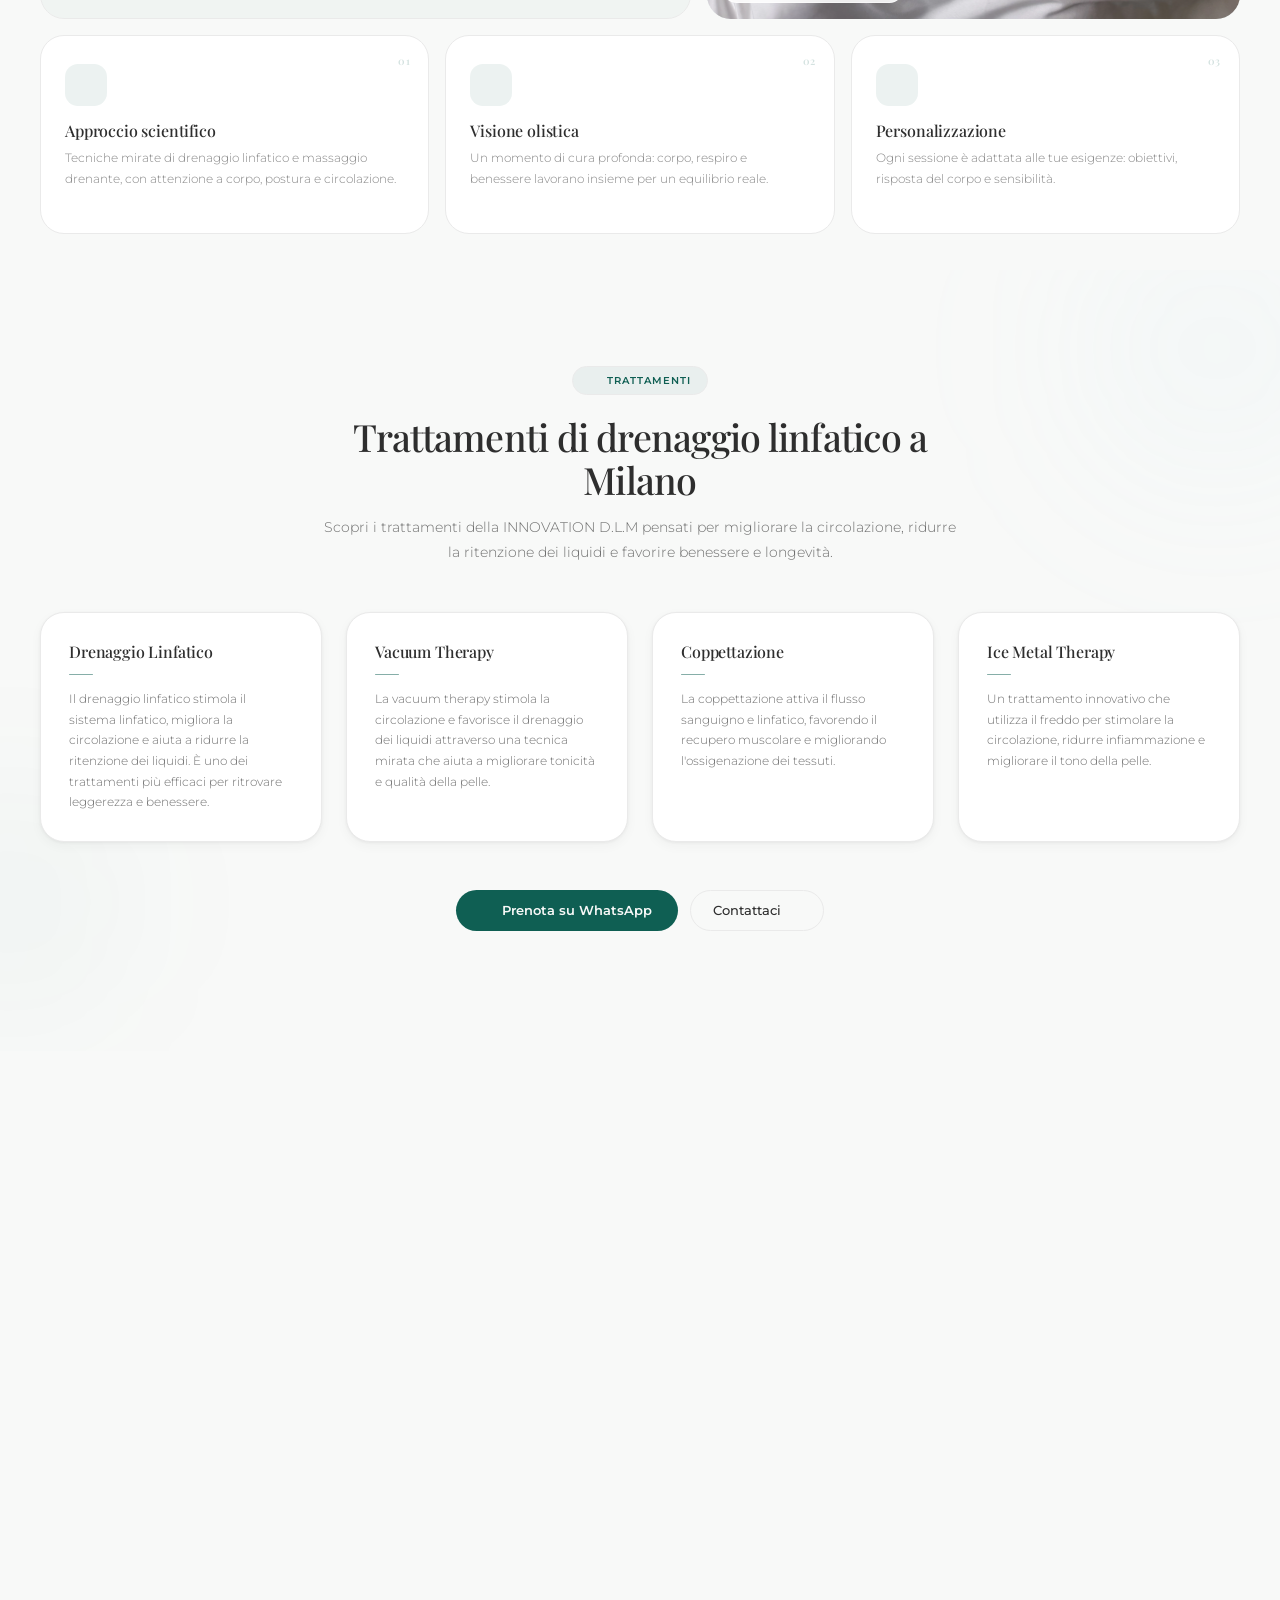
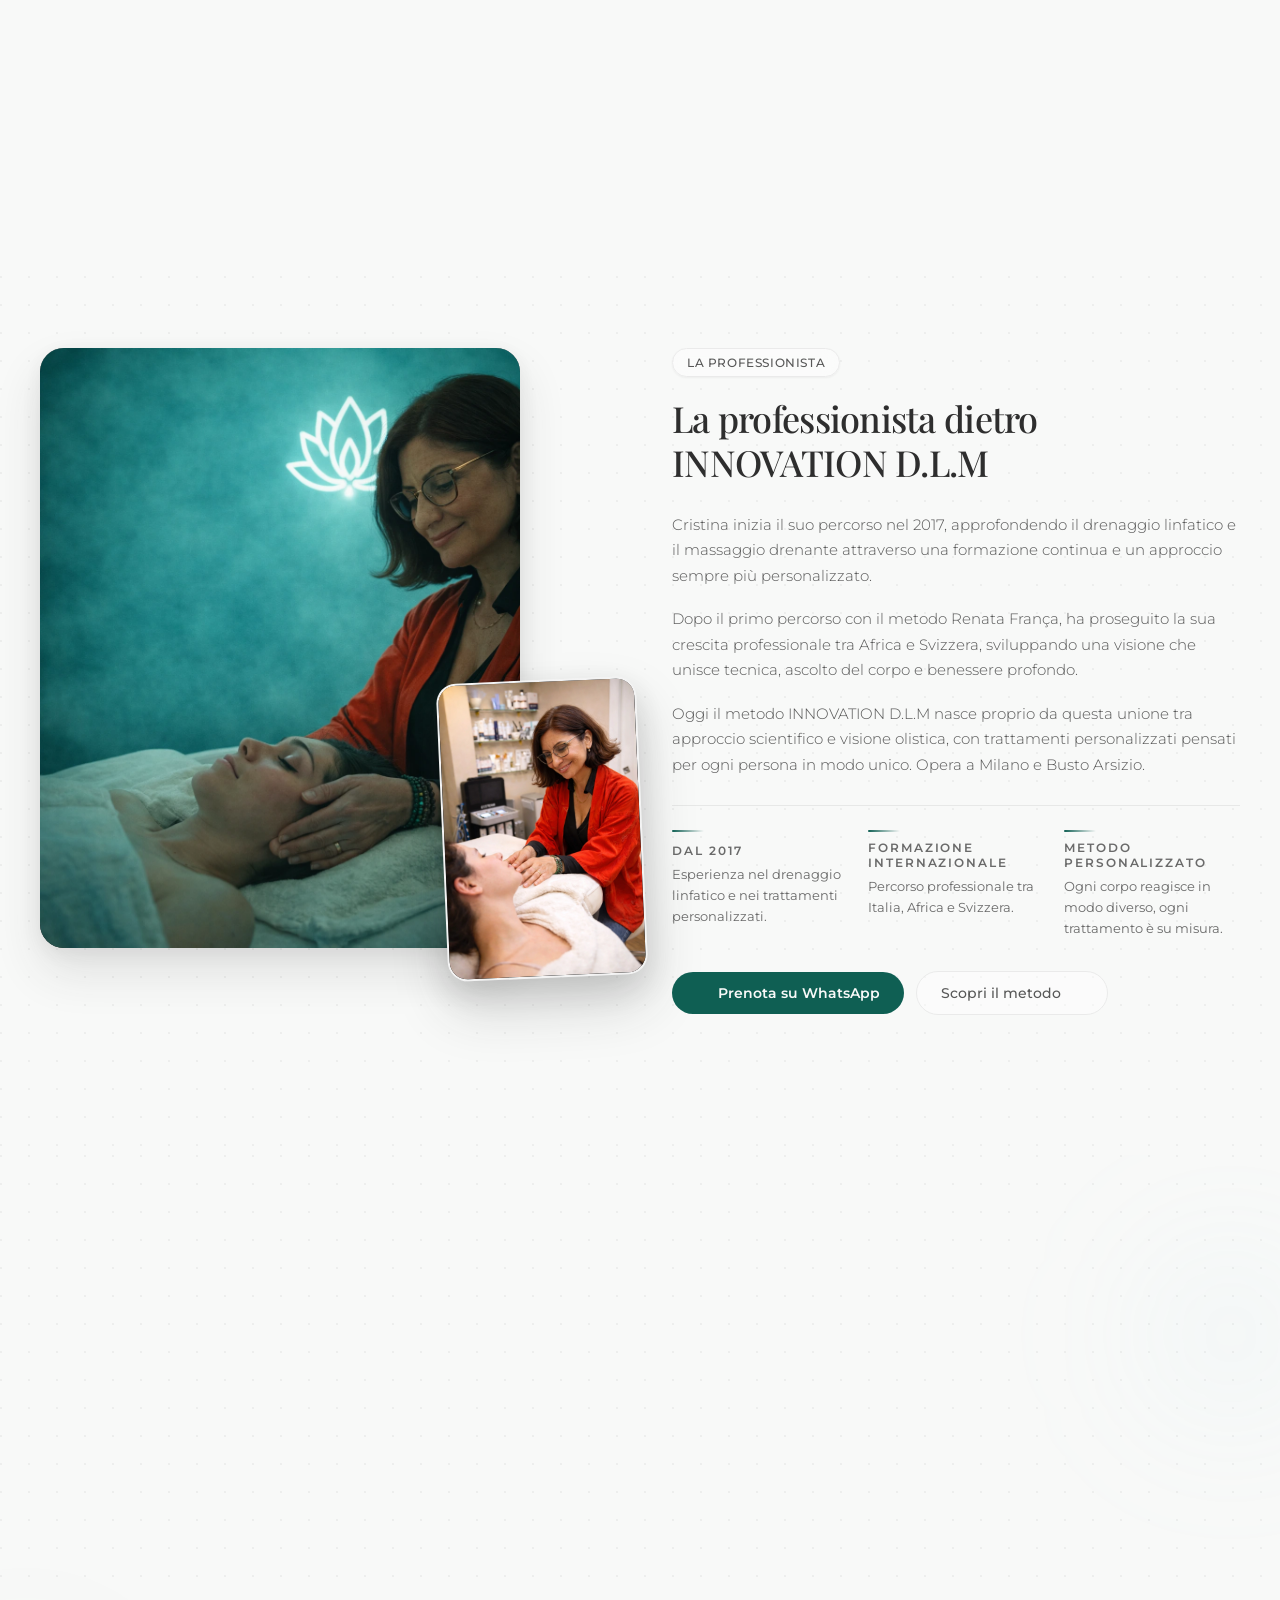
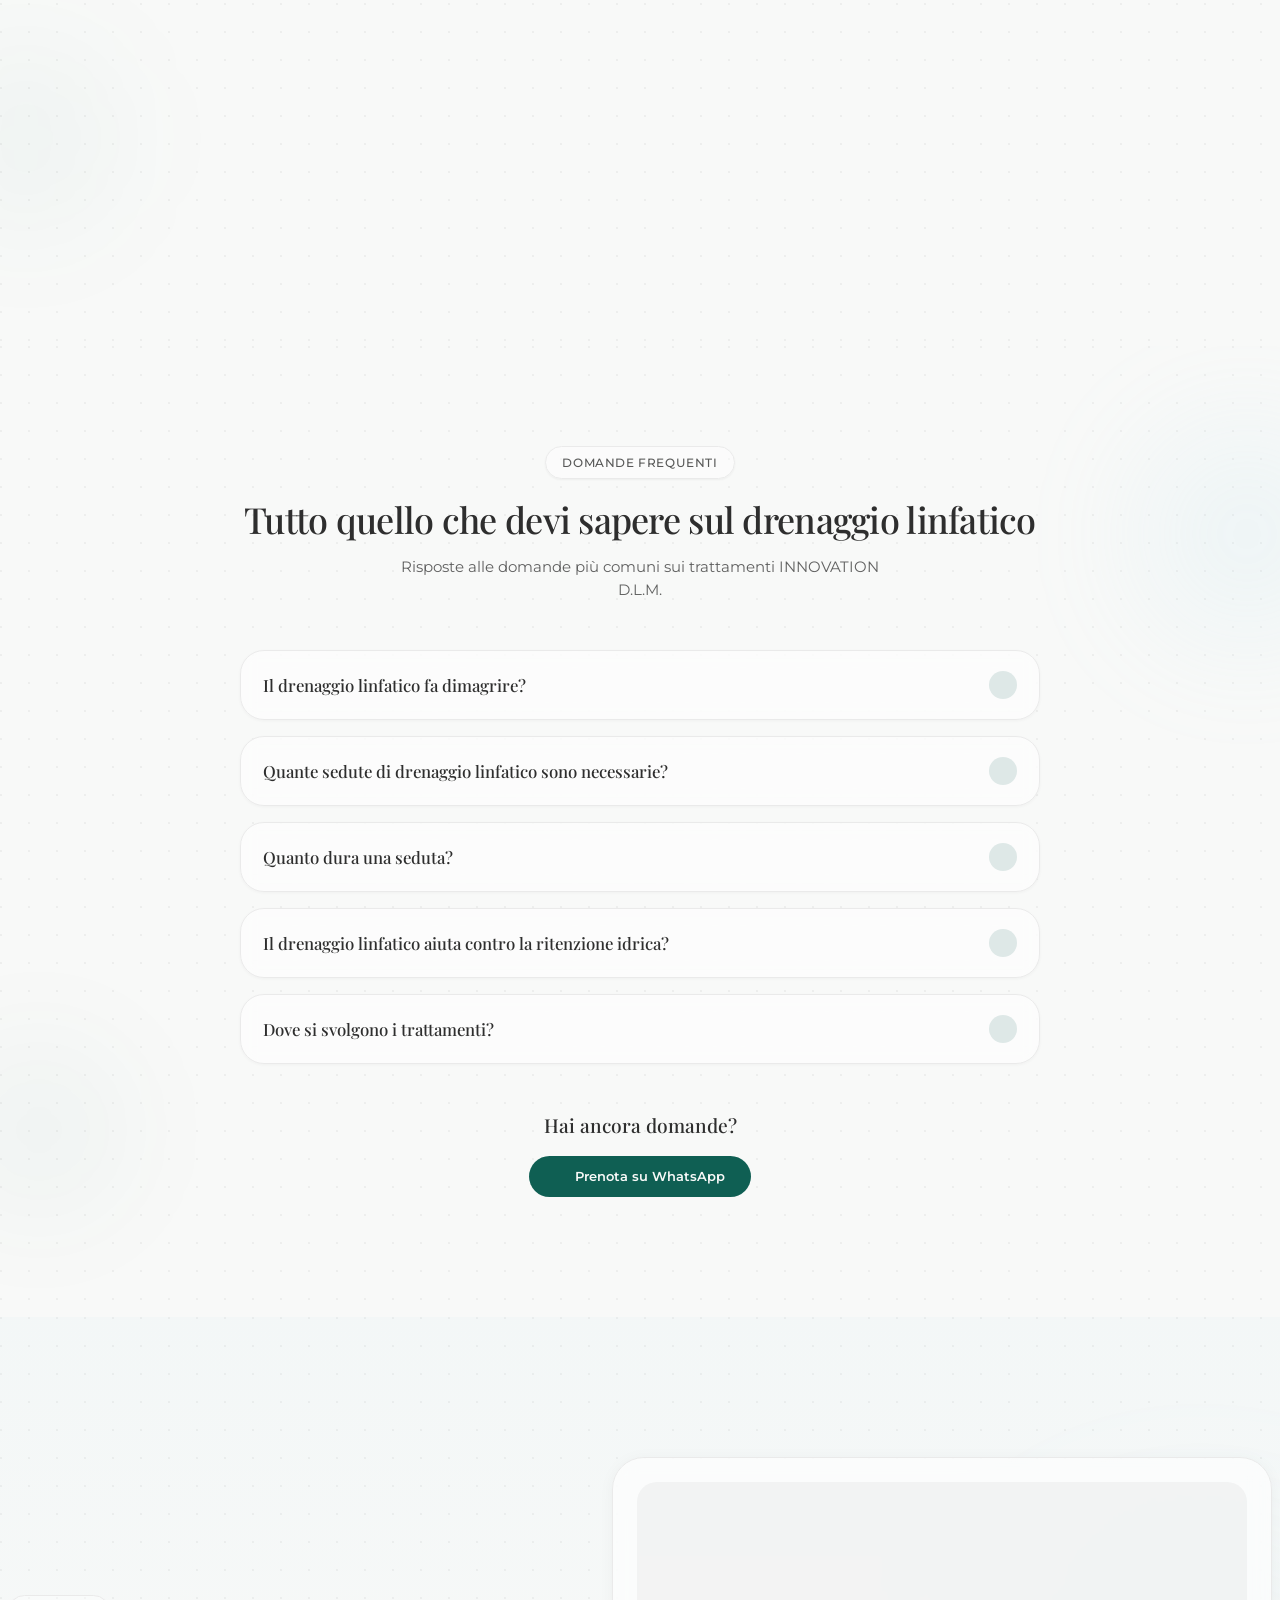
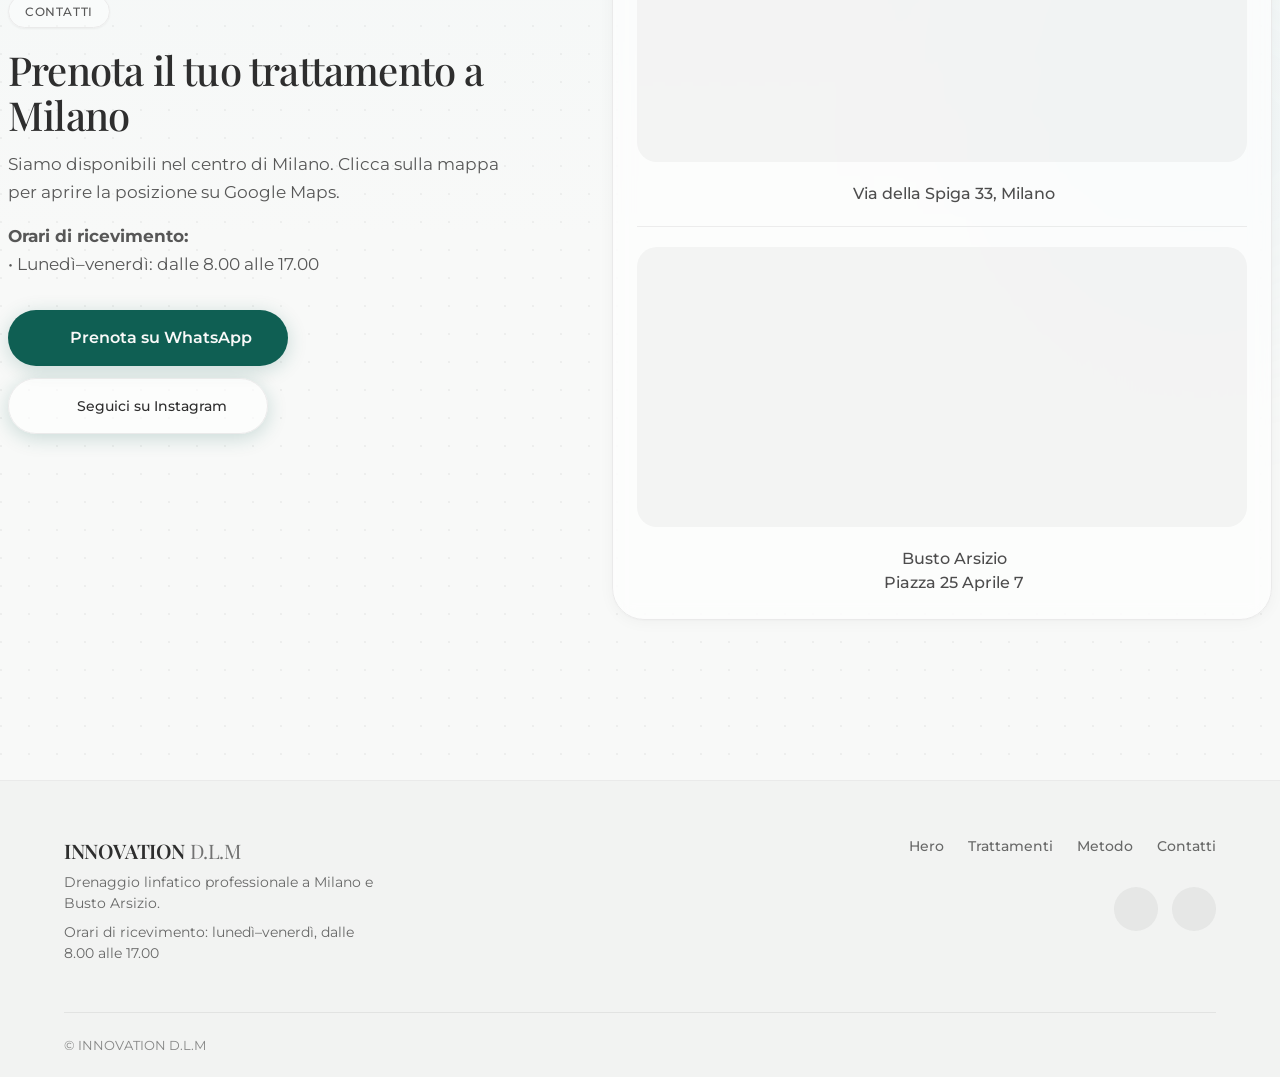
==== commit 7b0e50dd: "Add Google tag (gtag.js) AW-18054495019 to all HTML pages Made-with: Cursor" ====
--- a/index.html
+++ b/index.html
@@ -1,6 +1,15 @@
 <!DOCTYPE html>
 <html lang="it">
 <head>
+<!-- Google tag (gtag.js) -->
+<script async src="https://www.googletagmanager.com/gtag/js?id=AW-18054495019"></script>
+<script>
+  window.dataLayer = window.dataLayer || [];
+  function gtag(){dataLayer.push(arguments);}
+  gtag('js', new Date());
+
+  gtag('config', 'AW-18054495019');
+</script>
 <meta charset="utf-8"/>
 <meta content="width=device-width, initial-scale=1.0" name="viewport"/>
 <title>Drenaggio Linfatico a Milano | INNOVATION D.L.M (Via della Spiga 33)</title>
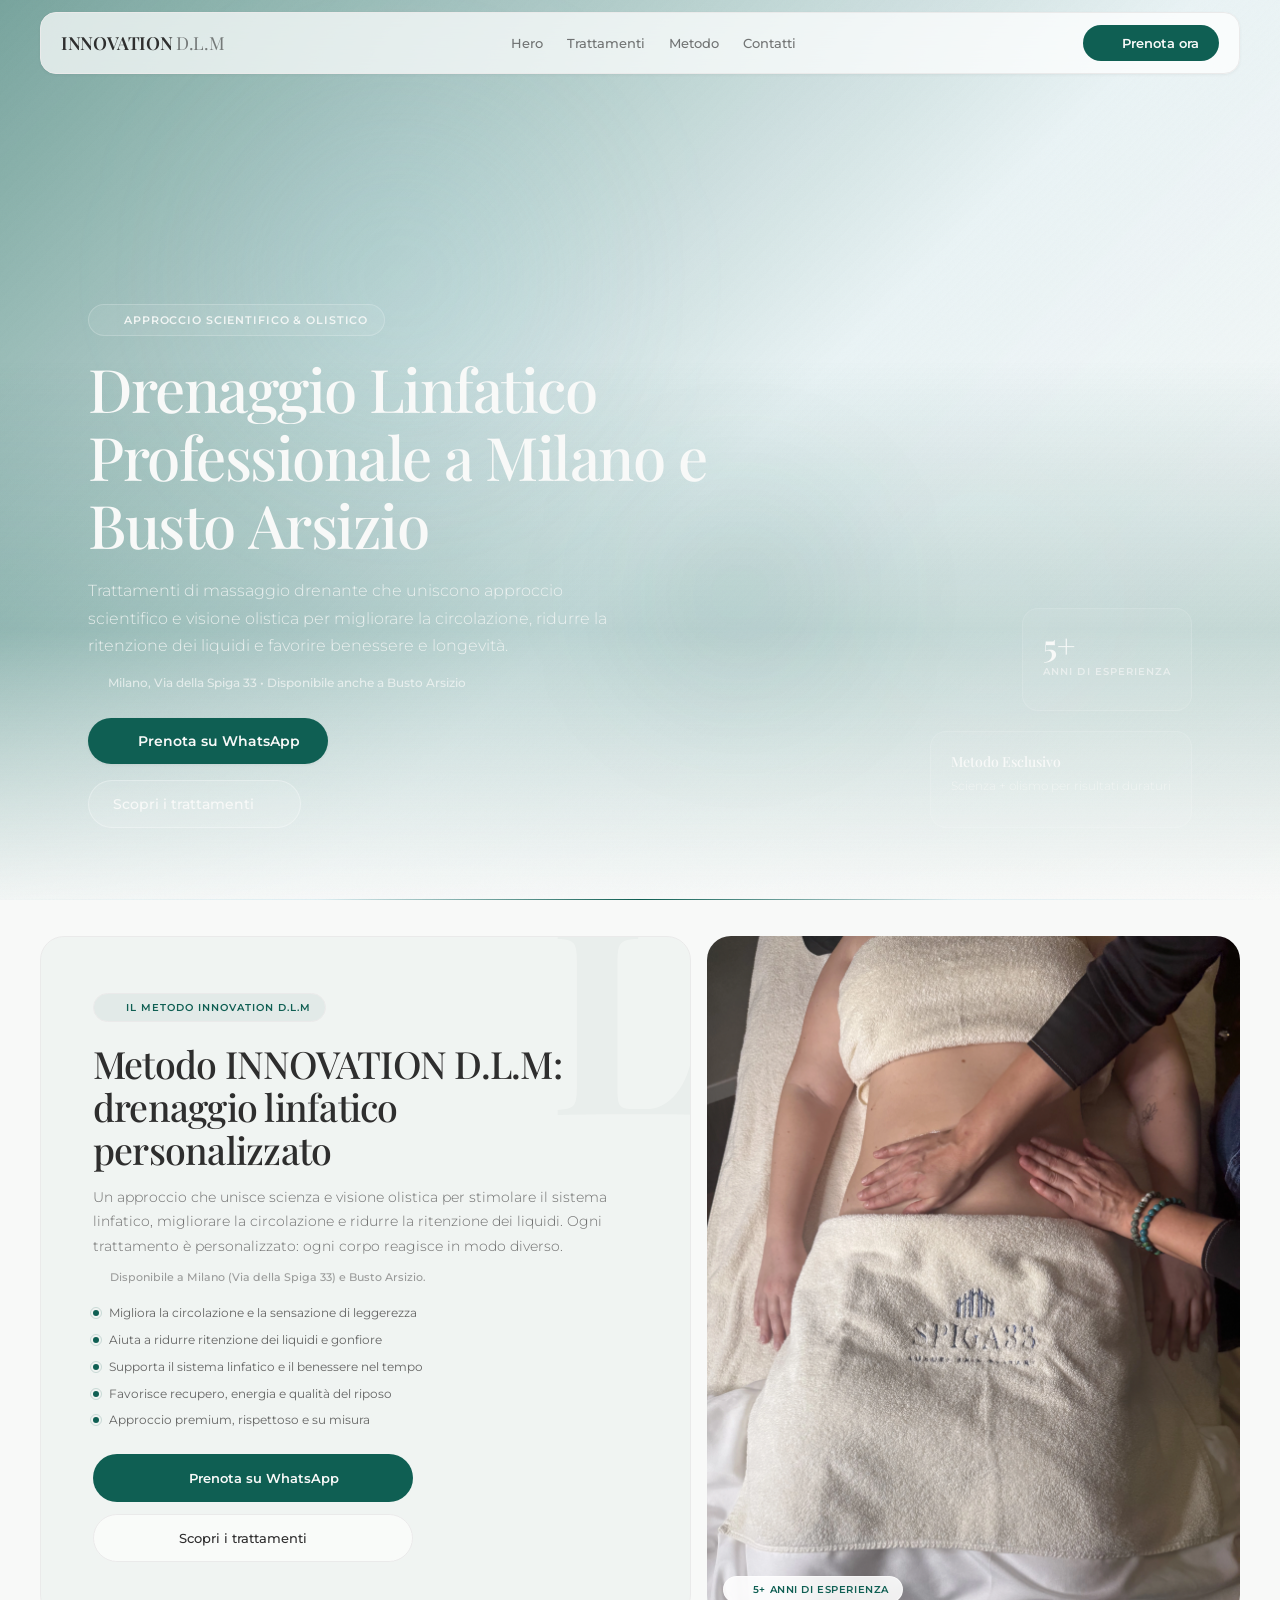
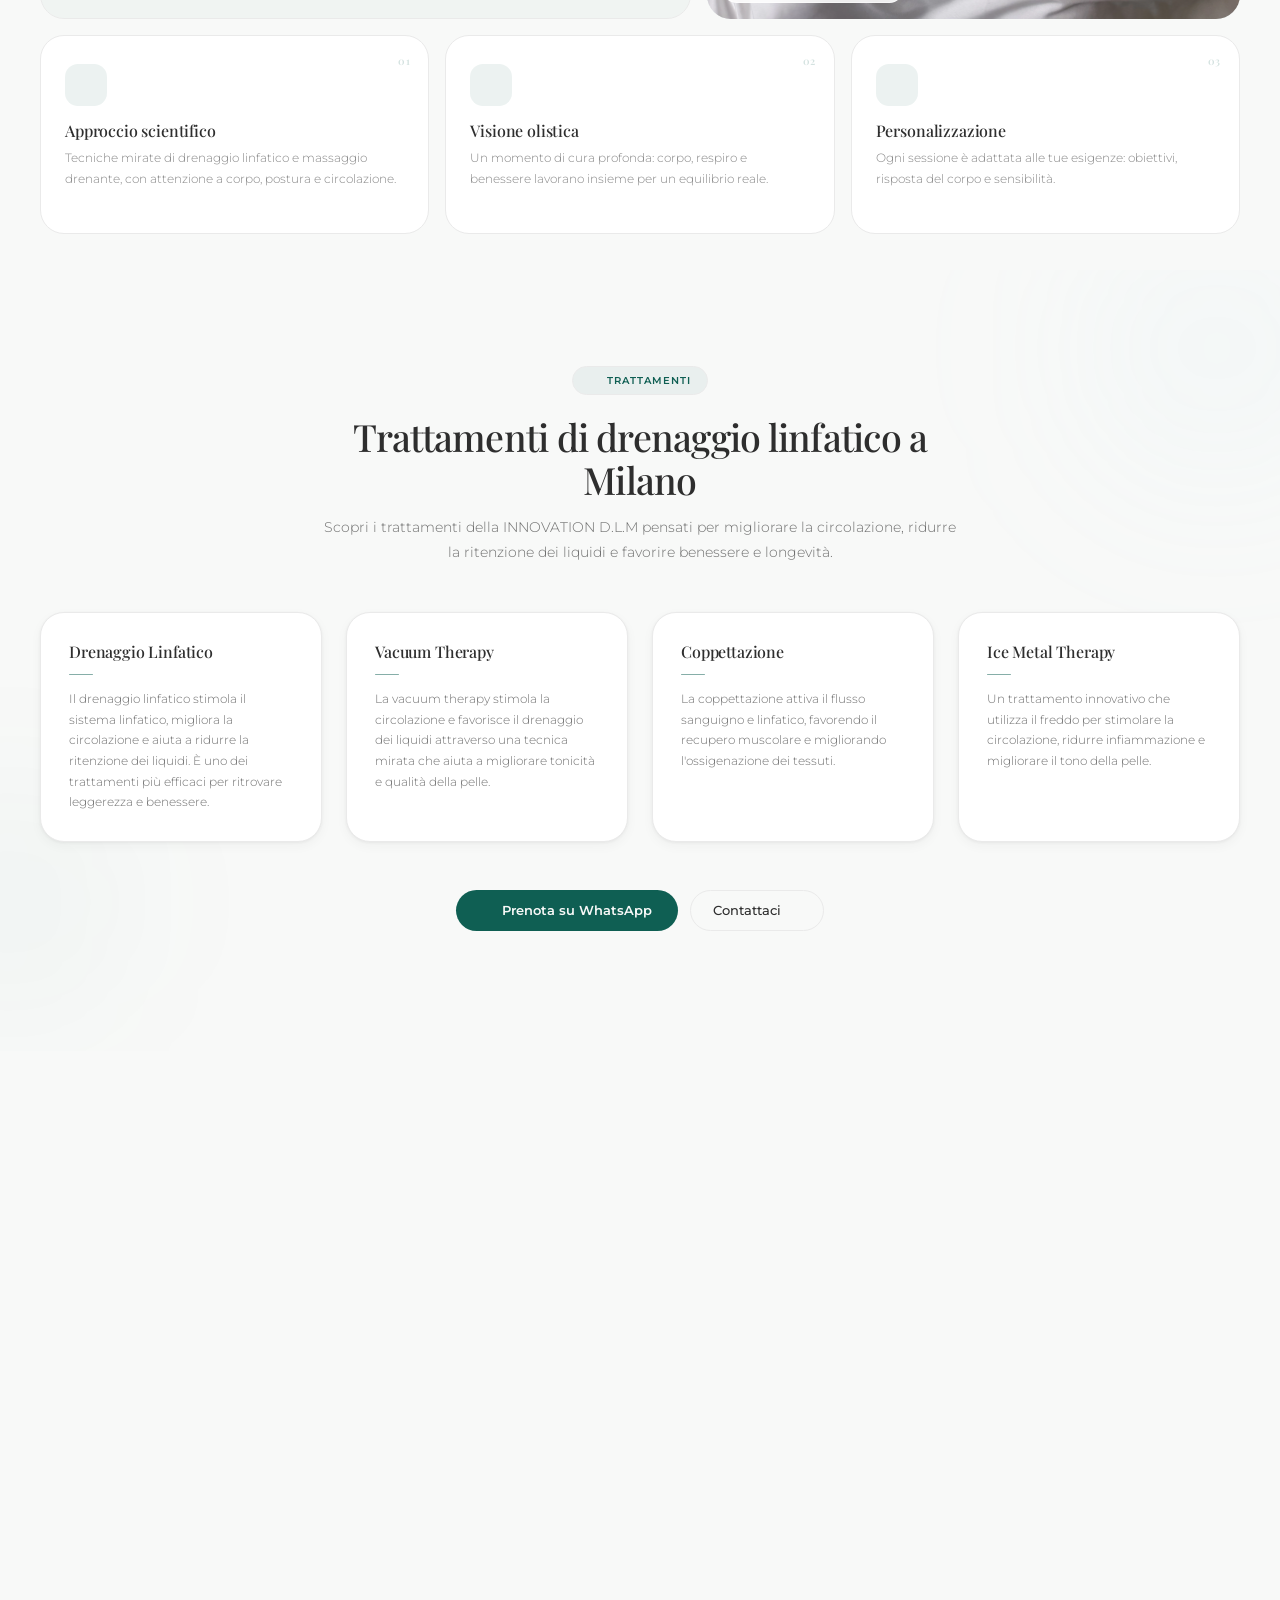
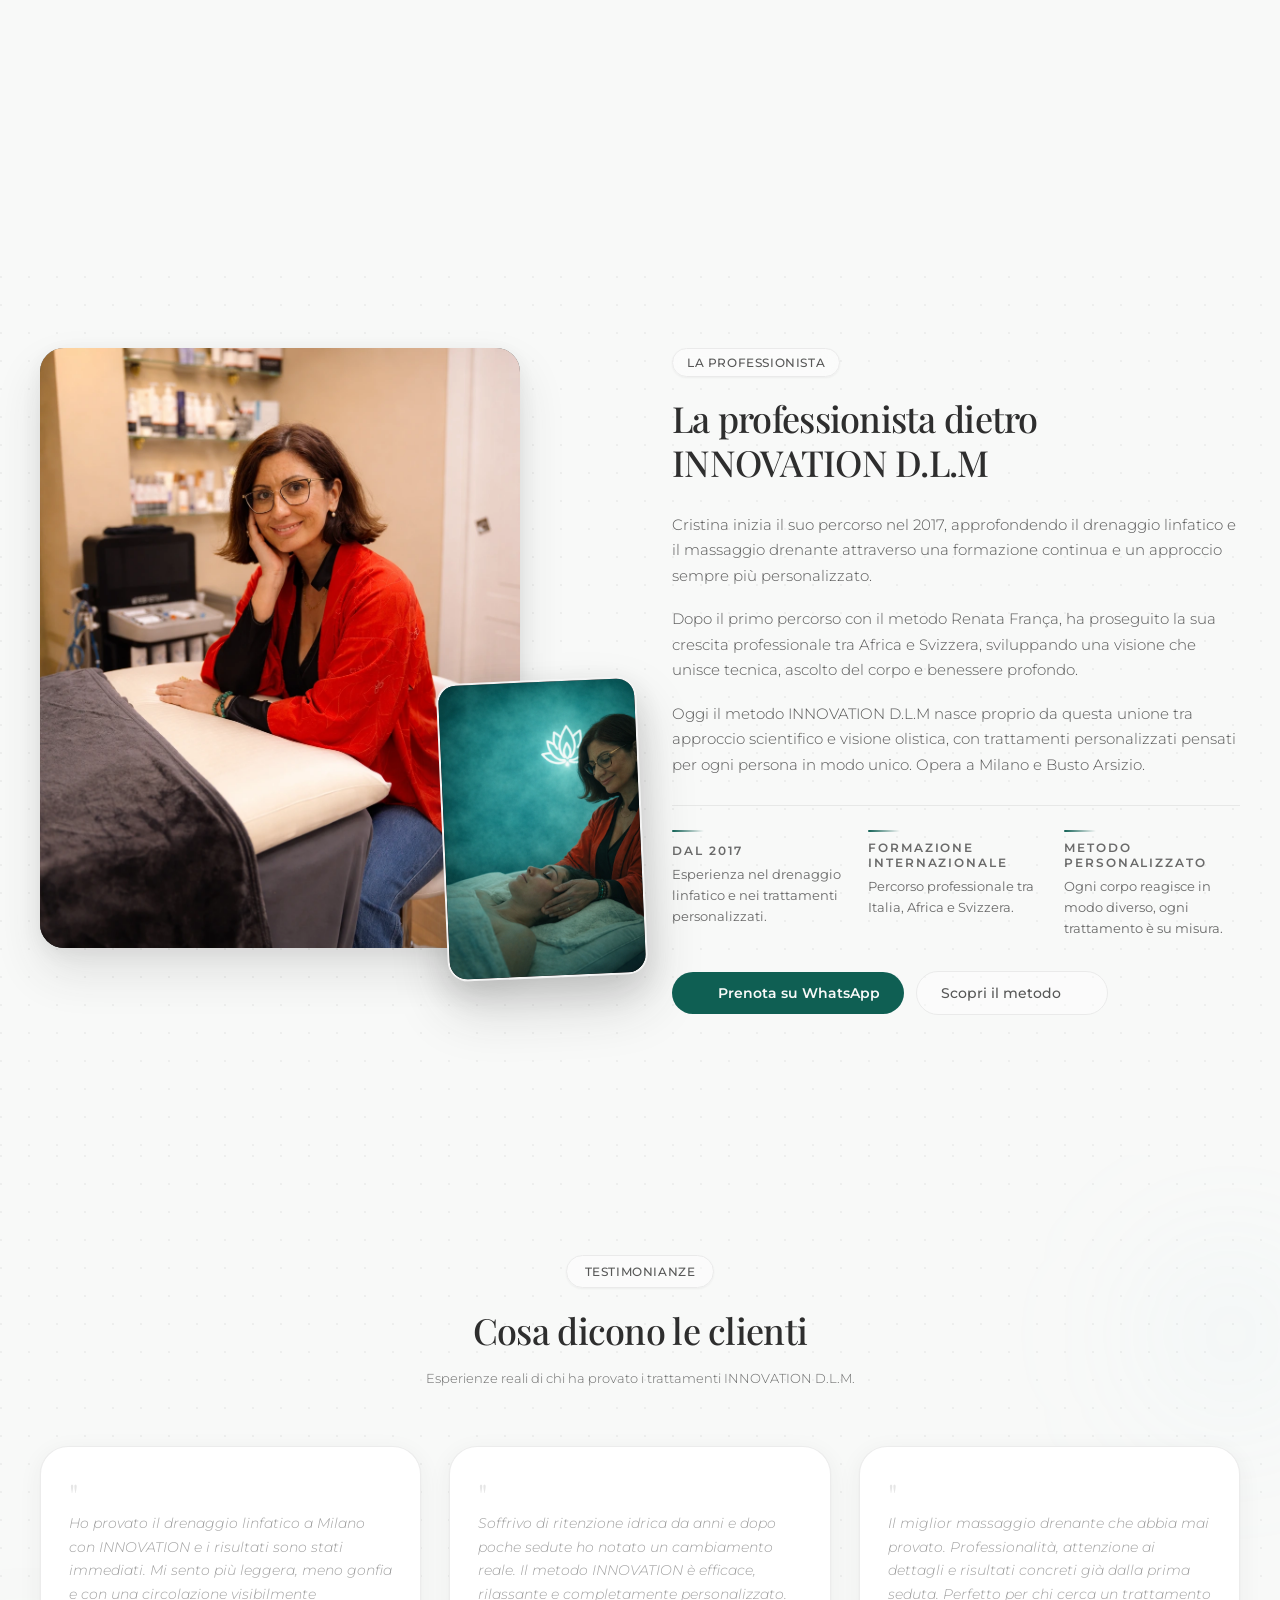
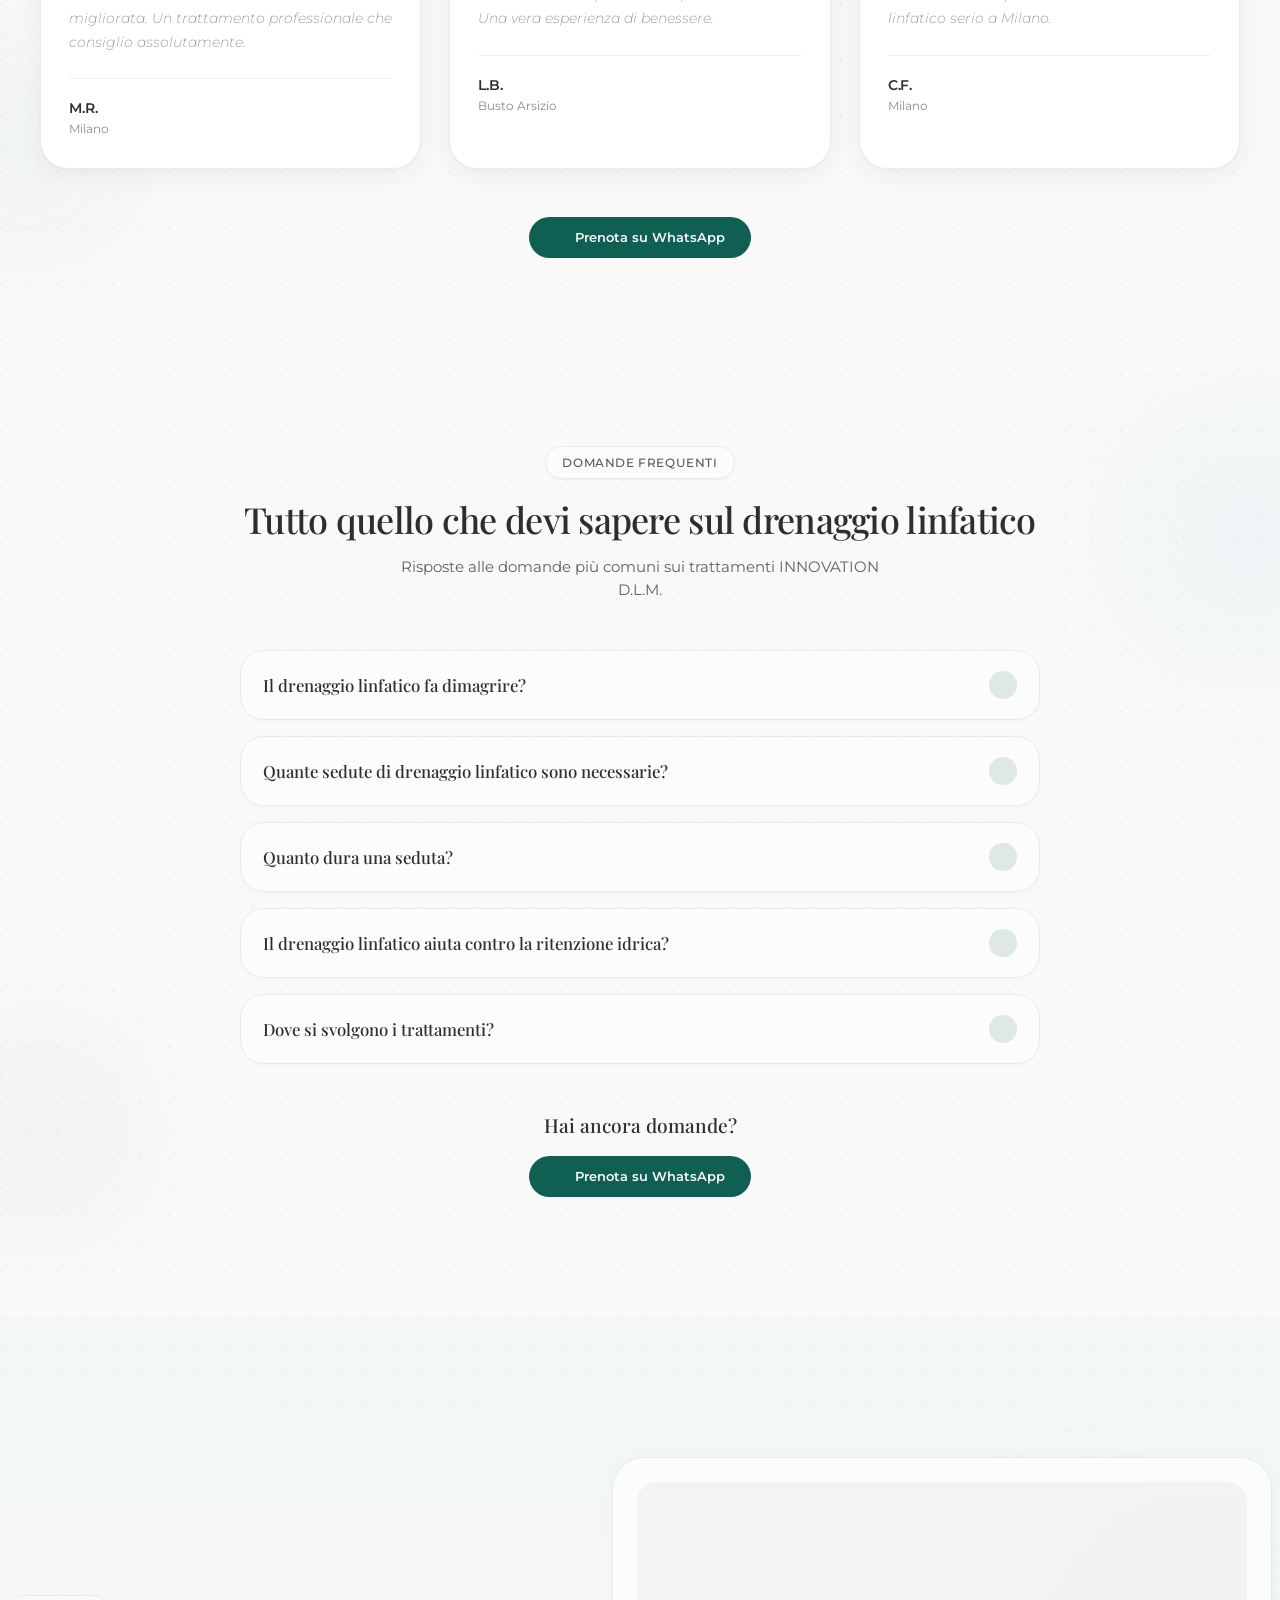
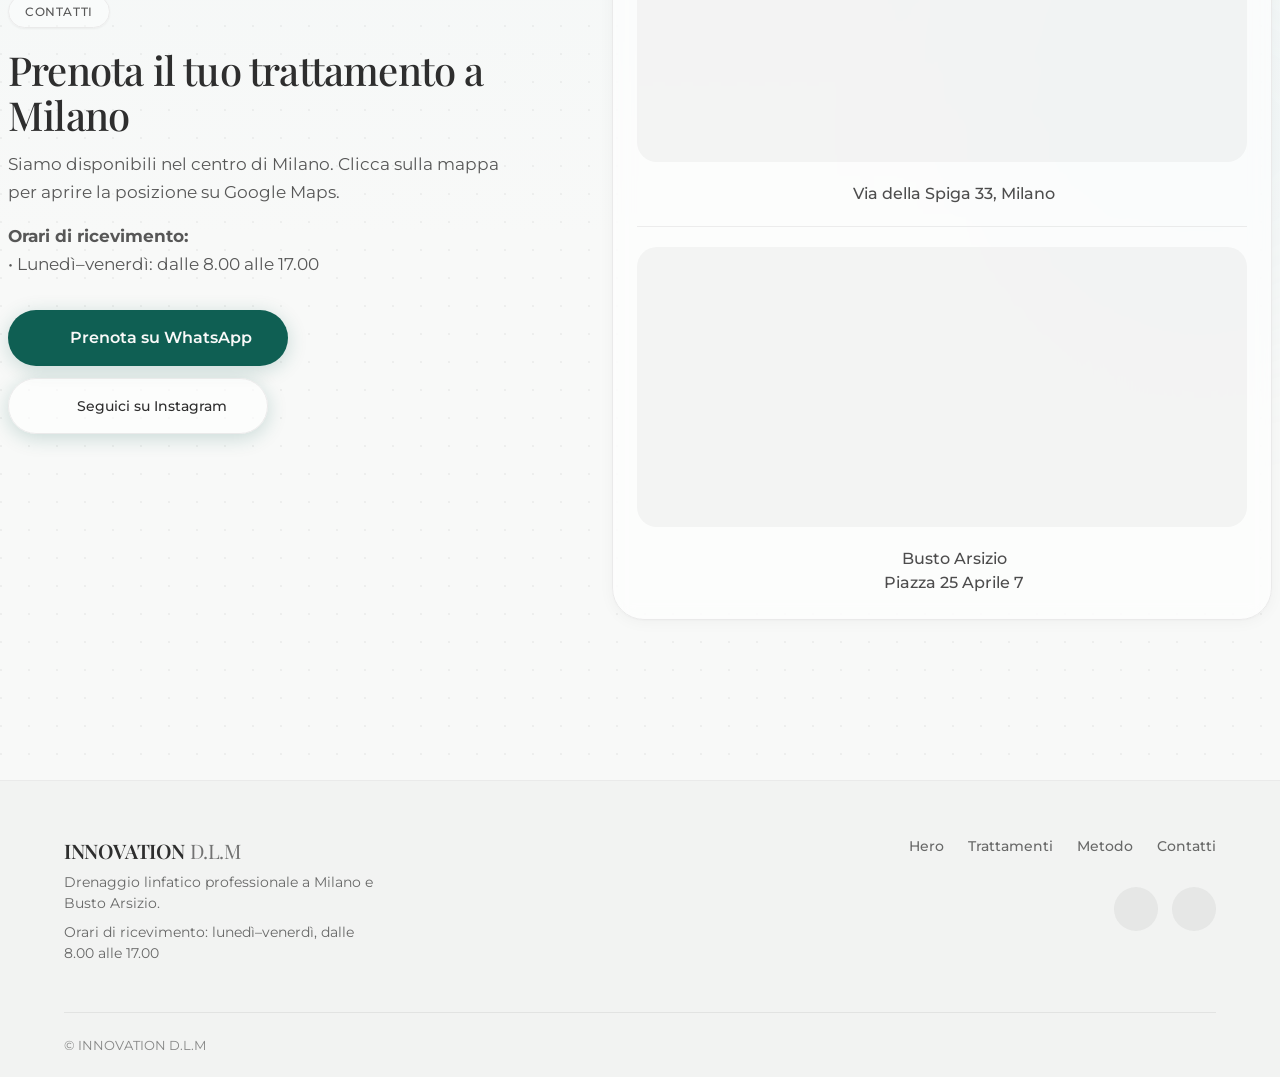
==== commit 2f7f8310: "WhatsApp: gtag conversion snippet e onclick em todos os link Made-with: Cursor" ====
--- a/index.html
+++ b/index.html
@@ -9,6 +9,24 @@
   gtag('js', new Date());
 
   gtag('config', 'AW-18054495019');
+</script>
+<!-- Event snippet for Page view conversion page
+In your html page, add the snippet and call gtag_report_conversion when someone clicks on the chosen link or button. -->
+<script>
+function gtag_report_conversion(url) {
+  var callback = function () {
+    if (typeof(url) != 'undefined') {
+      window.location = url;
+    }
+  };
+  gtag('event', 'conversion', {
+      'send_to': 'AW-18054495019/mXDmCP-xjpMcEKv2hqFD',
+      'value': 1.0,
+      'currency': 'EUR',
+      'event_callback': callback
+  });
+  return false;
+}
 </script>
 <meta charset="utf-8"/>
 <meta content="width=device-width, initial-scale=1.0" name="viewport"/>
@@ -2961,7 +2979,7 @@
       <a href="#metodo">Metodo</a>
       <a href="#contatti">Contatti</a>
     </div>
-    <a href="https://wa.me/393208381825" target="_blank" rel="noopener" class="nav-cta desktop" aria-label="Prenota un appuntamento su WhatsApp">
+    <a href="https://wa.me/393208381825" target="_blank" rel="noopener" onclick="return gtag_report_conversion('https://wa.me/393208381825');" class="nav-cta desktop" aria-label="Prenota un appuntamento su WhatsApp">
       <iconify-icon icon="simple-icons:whatsapp" width="16"></iconify-icon>
       Prenota ora
     </a>
@@ -2986,7 +3004,7 @@
     <a href="#contatti" class="mobile-menu__link" role="menuitem">Contatti</a>
   </nav>
   <div class="mobile-menu__social">
-    <a href="https://wa.me/393208381825" target="_blank" rel="noopener" class="mobile-menu__social-link" aria-label="WhatsApp">
+    <a href="https://wa.me/393208381825" target="_blank" rel="noopener" onclick="return gtag_report_conversion('https://wa.me/393208381825');" class="mobile-menu__social-link" aria-label="WhatsApp">
       <iconify-icon icon="simple-icons:whatsapp" width="22"></iconify-icon>
     </a>
     <a href="#" class="mobile-menu__social-link" aria-label="Instagram">
@@ -3035,7 +3053,7 @@
       </div>
 
       <div class="hero-ctas anim-entry" data-delay="5">
-        <a href="https://wa.me/393208381825" target="_blank" rel="noopener" class="btn-primary" aria-label="Prenota un appuntamento su WhatsApp">
+        <a href="https://wa.me/393208381825" target="_blank" rel="noopener" onclick="return gtag_report_conversion('https://wa.me/393208381825');" class="btn-primary" aria-label="Prenota un appuntamento su WhatsApp">
           <span class="btn-primary__beam"><span></span></span>
           <span class="btn-primary__inner">
             <iconify-icon icon="simple-icons:whatsapp" width="18"></iconify-icon>
@@ -3125,7 +3143,7 @@
         </div>
 
         <div class="metodo-ctas reveal" data-reveal-delay="5">
-          <a href="https://wa.me/393208381825" target="_blank" rel="noopener" class="metodo-btn-primary" aria-label="Prenota su WhatsApp">
+          <a href="https://wa.me/393208381825" target="_blank" rel="noopener" onclick="return gtag_report_conversion('https://wa.me/393208381825');" class="metodo-btn-primary" aria-label="Prenota su WhatsApp">
             <iconify-icon icon="simple-icons:whatsapp" width="16"></iconify-icon>
             Prenota su WhatsApp
           </a>
@@ -3232,7 +3250,7 @@
     </div>
 
     <div class="trattamenti-cta">
-      <a href="https://wa.me/393208381825" target="_blank" rel="noopener" class="tratt-btn-primary" aria-label="Prenota su WhatsApp">
+      <a href="https://wa.me/393208381825" target="_blank" rel="noopener" onclick="return gtag_report_conversion('https://wa.me/393208381825');" class="tratt-btn-primary" aria-label="Prenota su WhatsApp">
         <iconify-icon icon="simple-icons:whatsapp" width="16"></iconify-icon>
         Prenota su WhatsApp
       </a>
@@ -3288,7 +3306,7 @@
         <li>Aiuta a ritrovare equilibrio e comfort</li>
       </ul>
       <div class="benefici-cta reveal" data-reveal-delay="6">
-        <a href="https://wa.me/393208381825" target="_blank" rel="noopener" class="benefici-btn-primary" aria-label="Prenota su WhatsApp">
+        <a href="https://wa.me/393208381825" target="_blank" rel="noopener" onclick="return gtag_report_conversion('https://wa.me/393208381825');" class="benefici-btn-primary" aria-label="Prenota su WhatsApp">
           <iconify-icon icon="simple-icons:whatsapp" width="16"></iconify-icon>
           Prenota su WhatsApp
         </a>
@@ -3339,7 +3357,7 @@
           </div>
         </div>
         <div class="chi-sono-ctas reveal" data-reveal-delay="5">
-          <a href="https://wa.me/393208381825" target="_blank" rel="noopener" class="chi-sono-btn-primary" aria-label="Prenota su WhatsApp">
+          <a href="https://wa.me/393208381825" target="_blank" rel="noopener" onclick="return gtag_report_conversion('https://wa.me/393208381825');" class="chi-sono-btn-primary" aria-label="Prenota su WhatsApp">
             <iconify-icon icon="simple-icons:whatsapp" width="18"></iconify-icon>
             Prenota su WhatsApp
           </a>
@@ -3404,7 +3422,7 @@
     </div>
 
     <div class="recensioni-cta reveal" data-reveal-delay="5">
-      <a href="https://wa.me/393208381825" target="_blank" rel="noopener" class="tratt-btn-primary" aria-label="Prenota su WhatsApp">
+      <a href="https://wa.me/393208381825" target="_blank" rel="noopener" onclick="return gtag_report_conversion('https://wa.me/393208381825');" class="tratt-btn-primary" aria-label="Prenota su WhatsApp">
         <iconify-icon icon="simple-icons:whatsapp" width="16"></iconify-icon>
         Prenota su WhatsApp
       </a>
@@ -3488,7 +3506,7 @@
 
     <div class="faq-cta reveal" data-reveal-delay="7">
       <p>Hai ancora domande?</p>
-      <a href="https://wa.me/393208381825" target="_blank" rel="noopener" class="tratt-btn-primary" aria-label="Prenota su WhatsApp">
+      <a href="https://wa.me/393208381825" target="_blank" rel="noopener" onclick="return gtag_report_conversion('https://wa.me/393208381825');" class="tratt-btn-primary" aria-label="Prenota su WhatsApp">
         <iconify-icon icon="simple-icons:whatsapp" width="16"></iconify-icon>
         Prenota su WhatsApp
       </a>
@@ -3507,7 +3525,7 @@
         <p class="contatti-subheadline">Siamo disponibili nel centro di Milano. Clicca sulla mappa per aprire la posizione su Google Maps.</p>
         <p class="contatti-orari"><strong>Orari di ricevimento:</strong><br><span aria-hidden="true">• </span>Lunedì–venerdì: dalle 8.00 alle 17.00</p>
         <div class="contatti-cta-wrap">
-          <a href="https://wa.me/393208381825" target="_blank" rel="noopener" class="finale-unica-btn contatti-whatsapp" aria-label="Prenota su WhatsApp">
+          <a href="https://wa.me/393208381825" target="_blank" rel="noopener" onclick="return gtag_report_conversion('https://wa.me/393208381825');" class="finale-unica-btn contatti-whatsapp" aria-label="Prenota su WhatsApp">
             <iconify-icon icon="simple-icons:whatsapp" width="20"></iconify-icon>
             Prenota su WhatsApp
           </a>
@@ -3575,7 +3593,7 @@
           <a href="#contatti">Contatti</a>
         </nav>
         <div class="site-footer__social" role="list">
-          <a href="https://wa.me/393208381825" target="_blank" rel="noopener" class="site-footer__social-link" aria-label="WhatsApp" role="listitem">
+          <a href="https://wa.me/393208381825" target="_blank" rel="noopener" onclick="return gtag_report_conversion('https://wa.me/393208381825');" class="site-footer__social-link" aria-label="WhatsApp" role="listitem">
             <iconify-icon icon="simple-icons:whatsapp"></iconify-icon>
           </a>
           <a href="https://instagram.com" target="_blank" rel="noopener" class="site-footer__social-link" aria-label="Instagram" role="listitem">
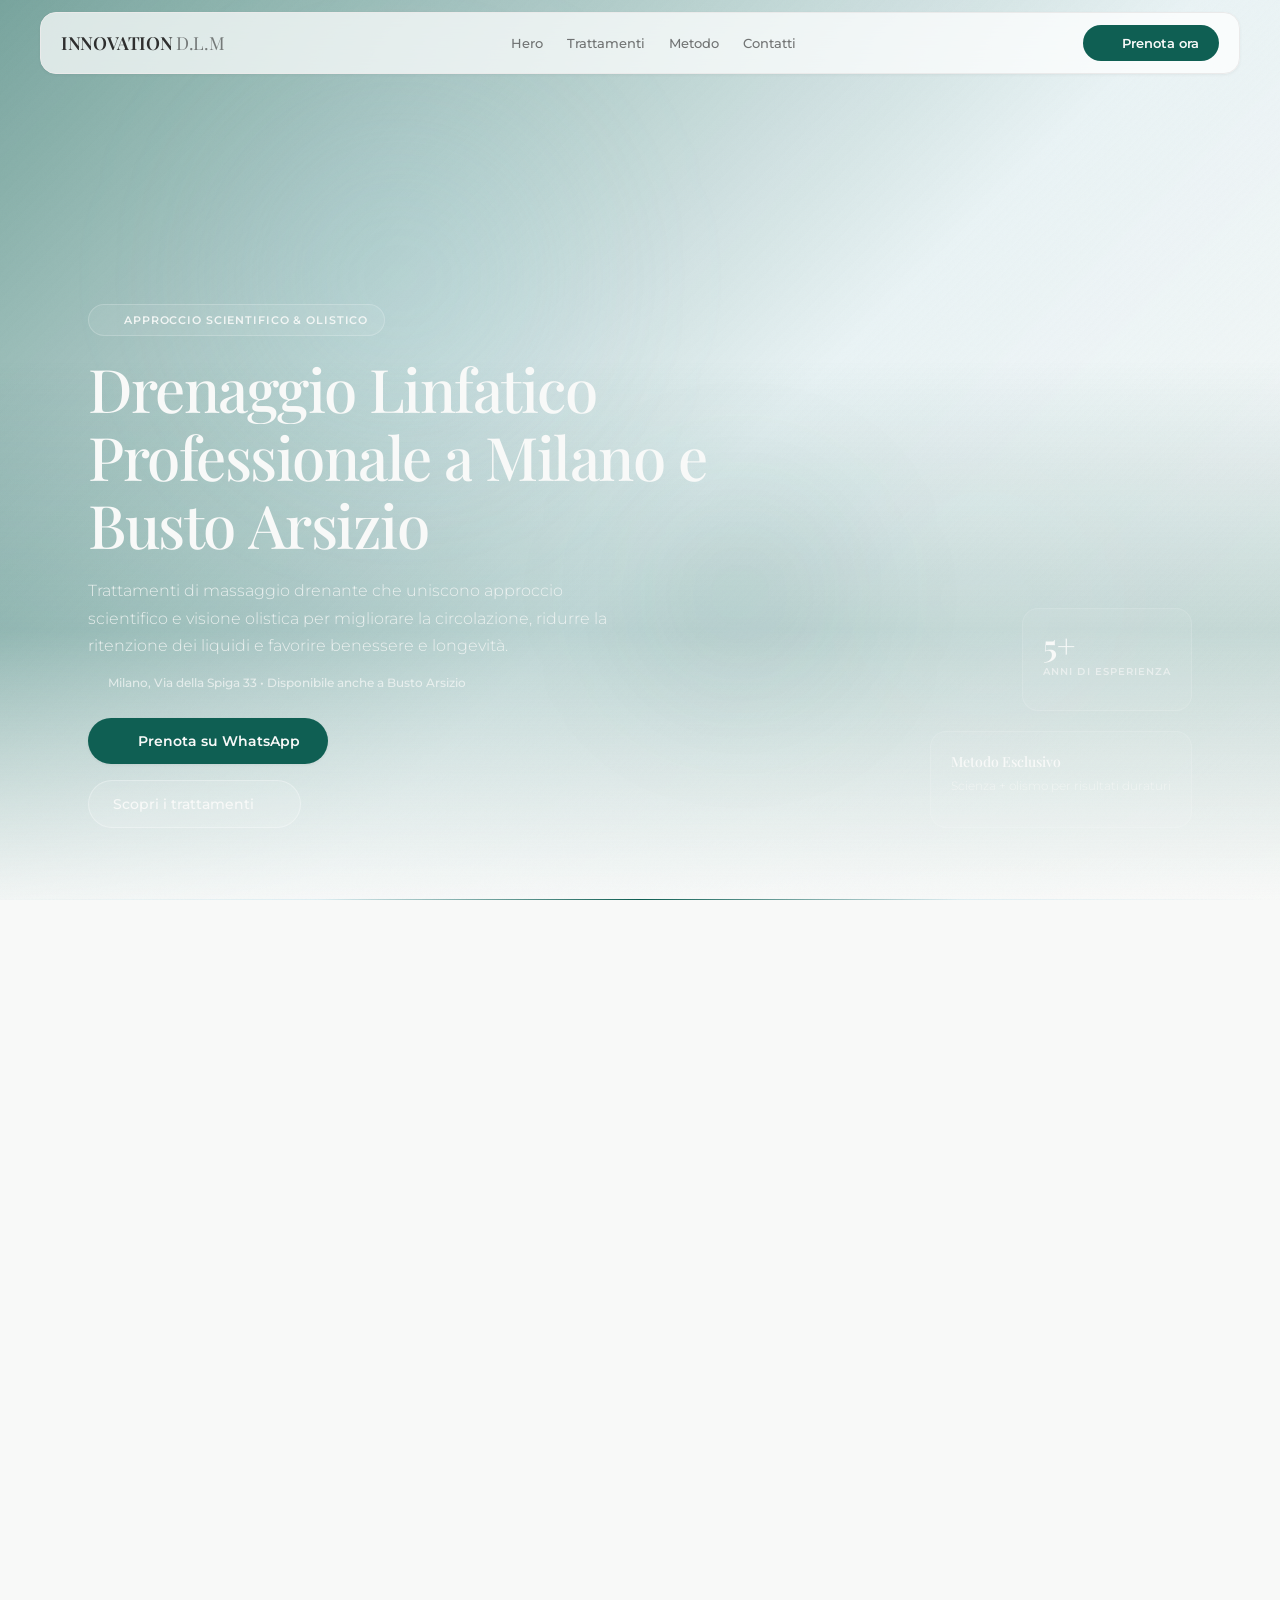
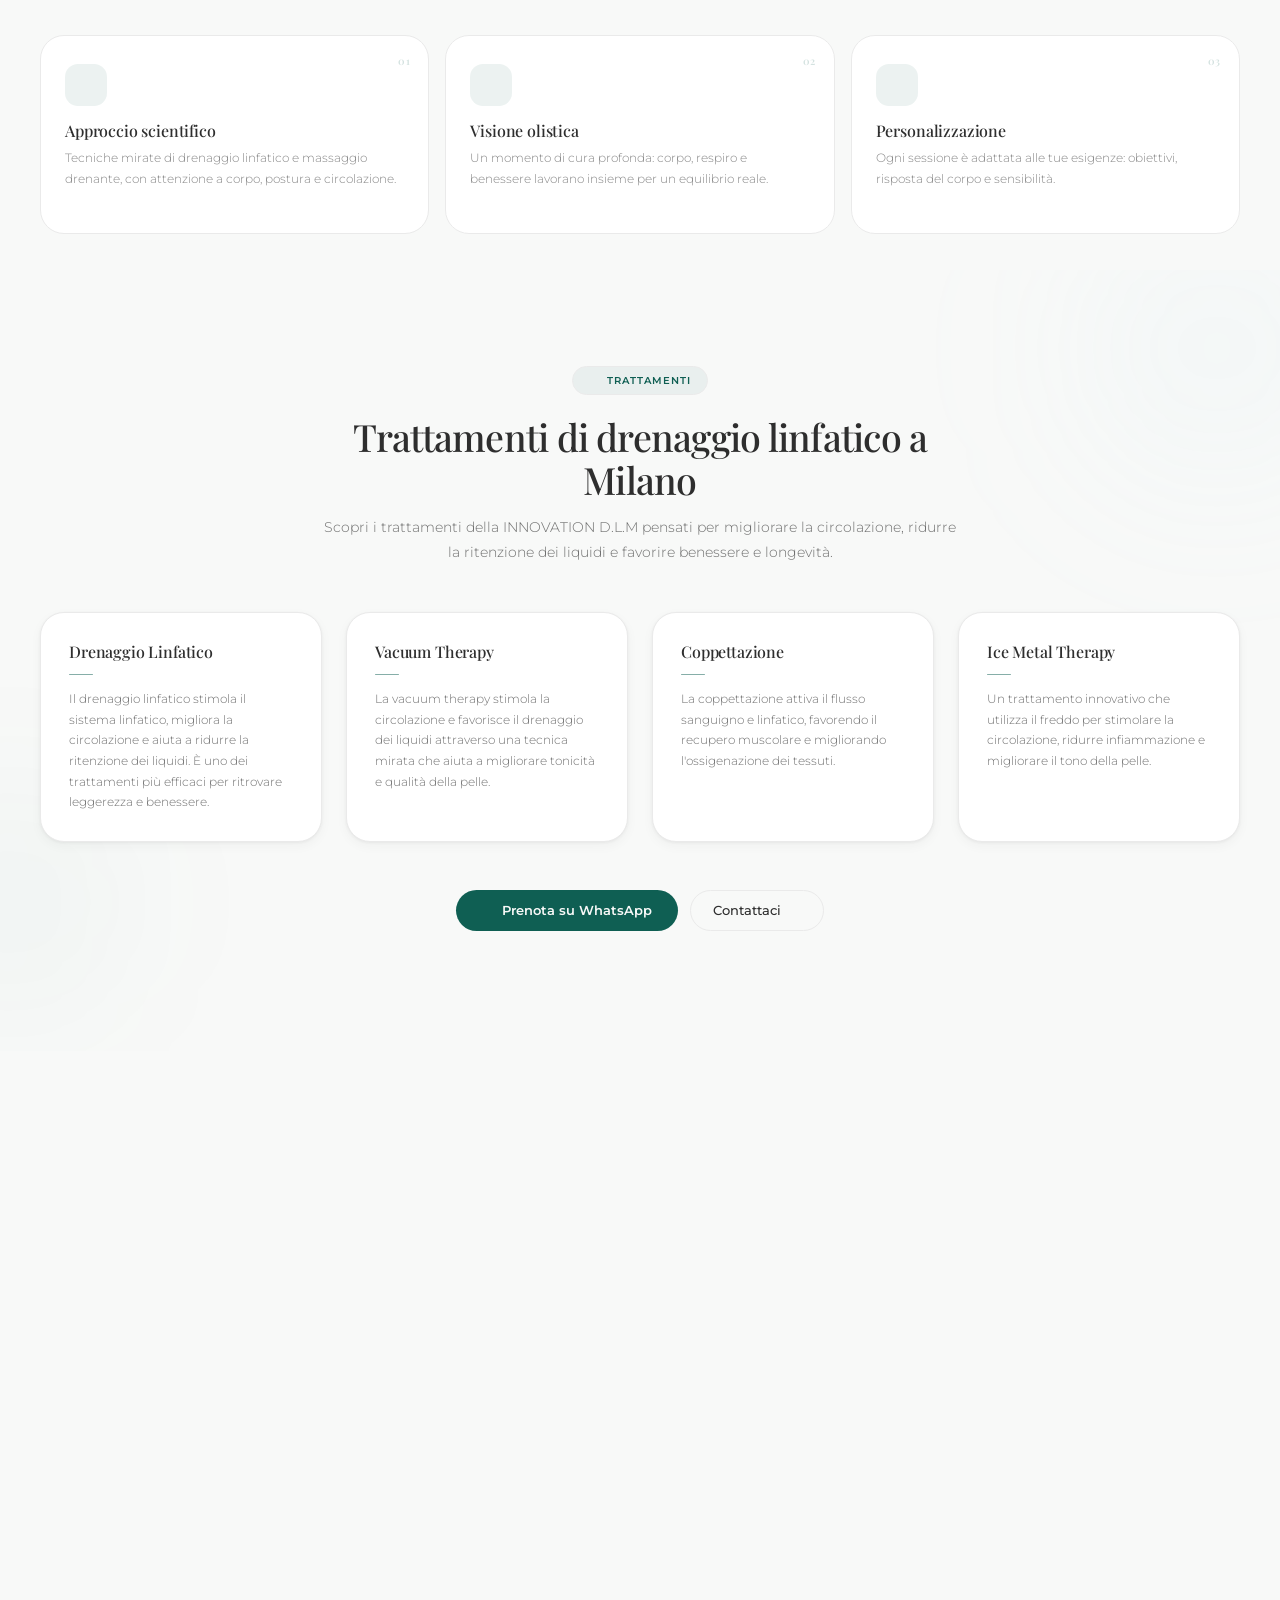
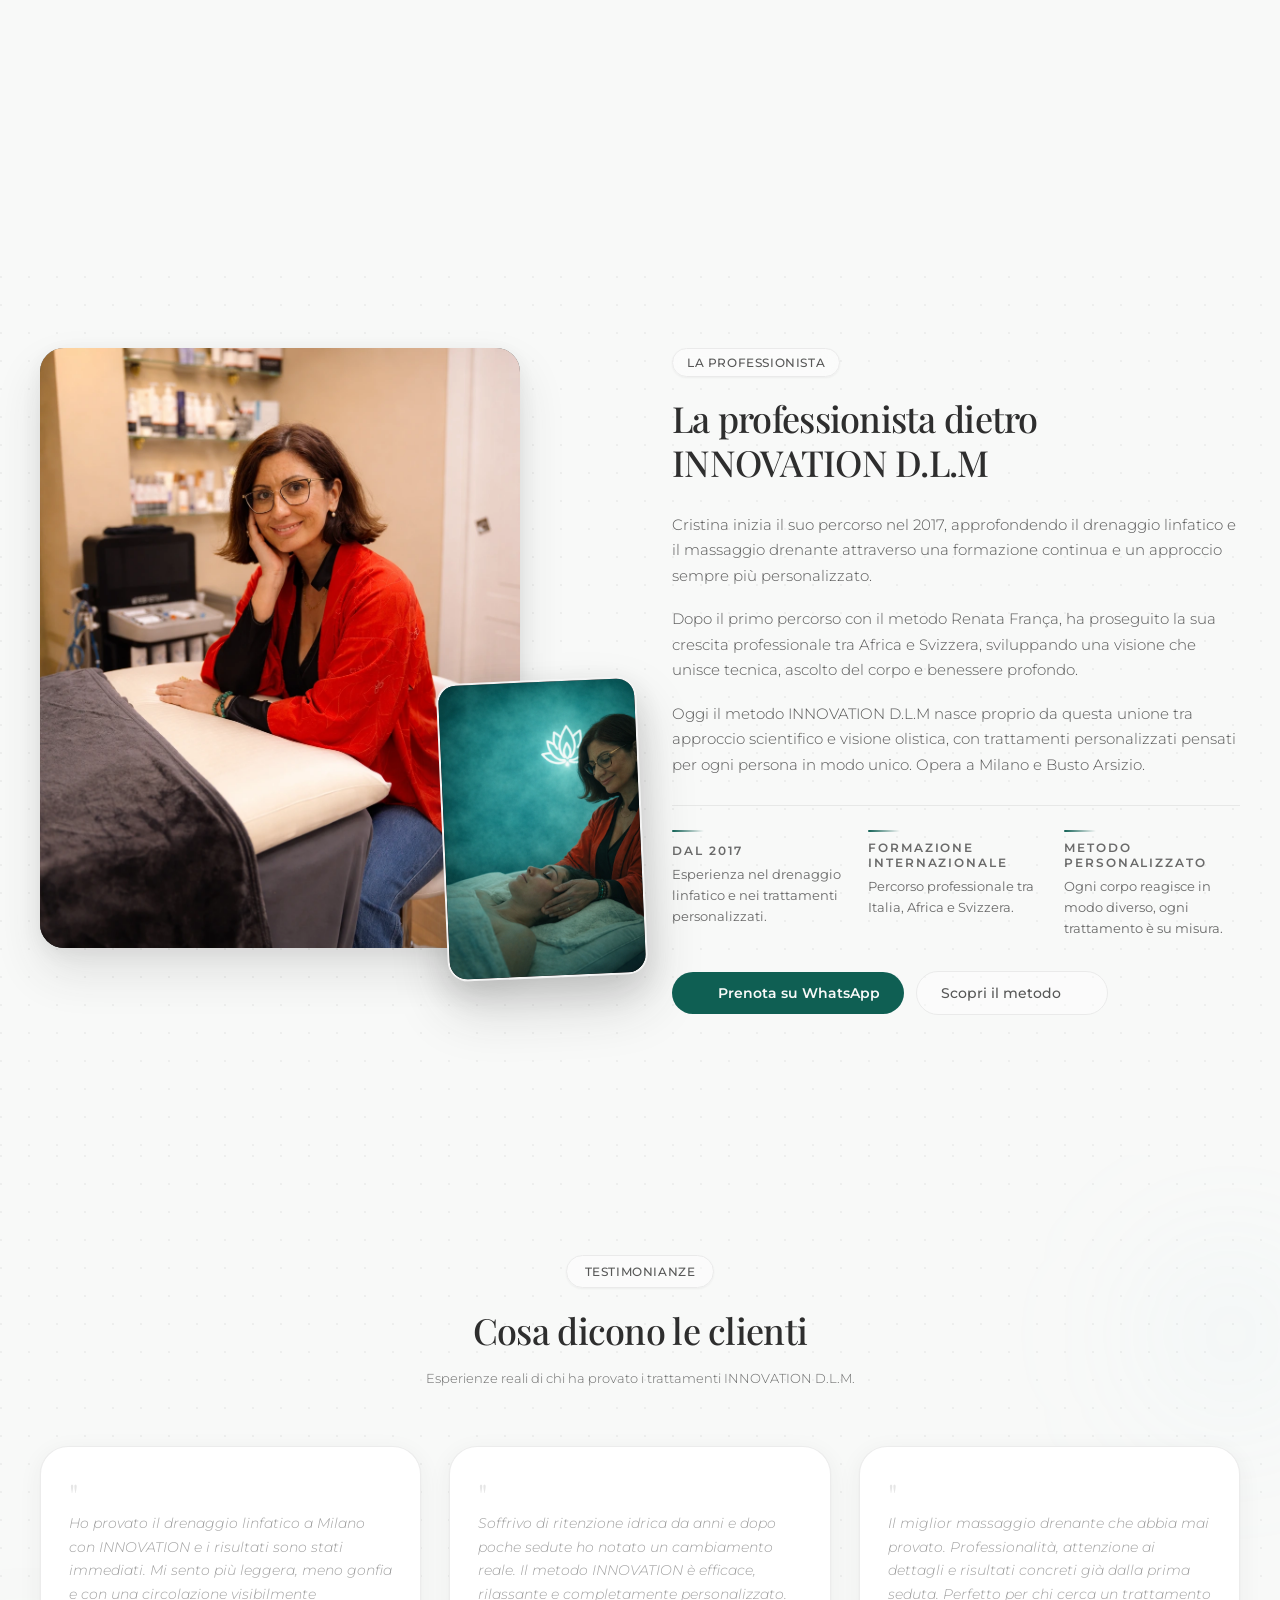
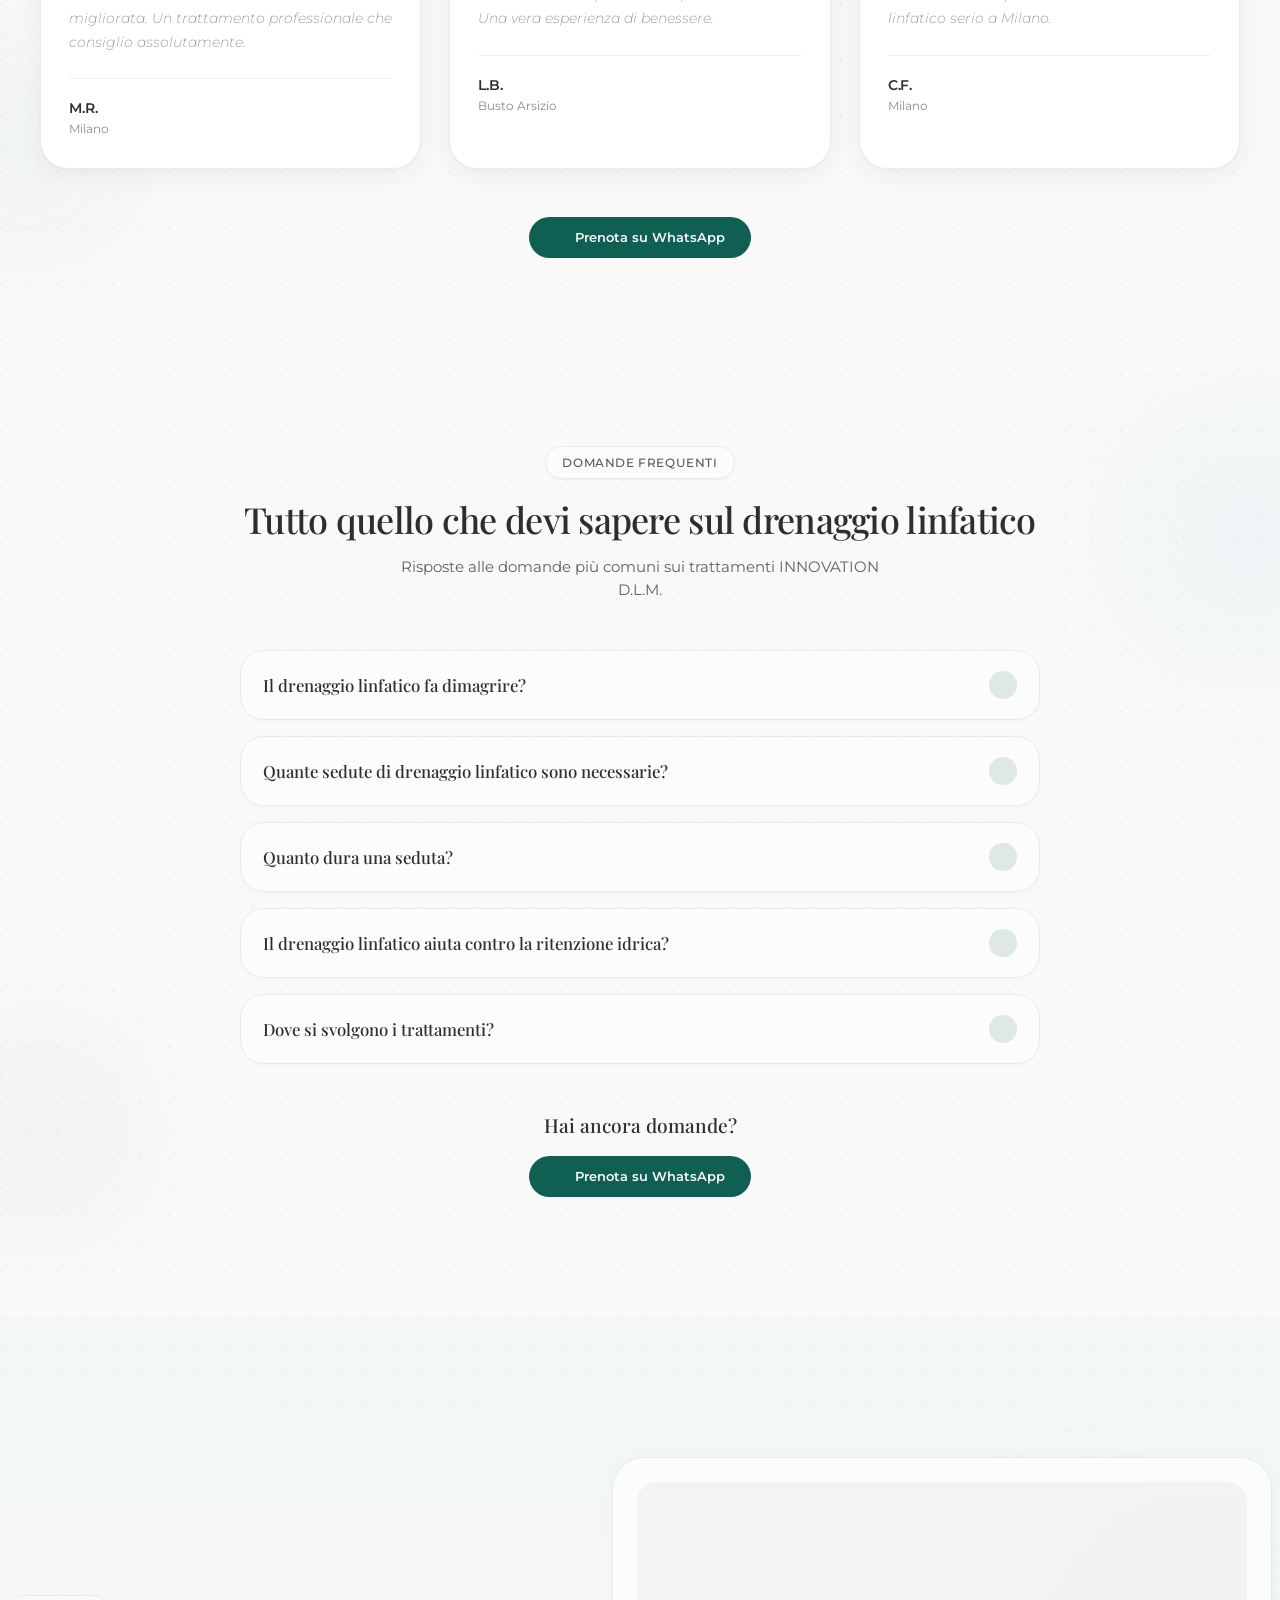
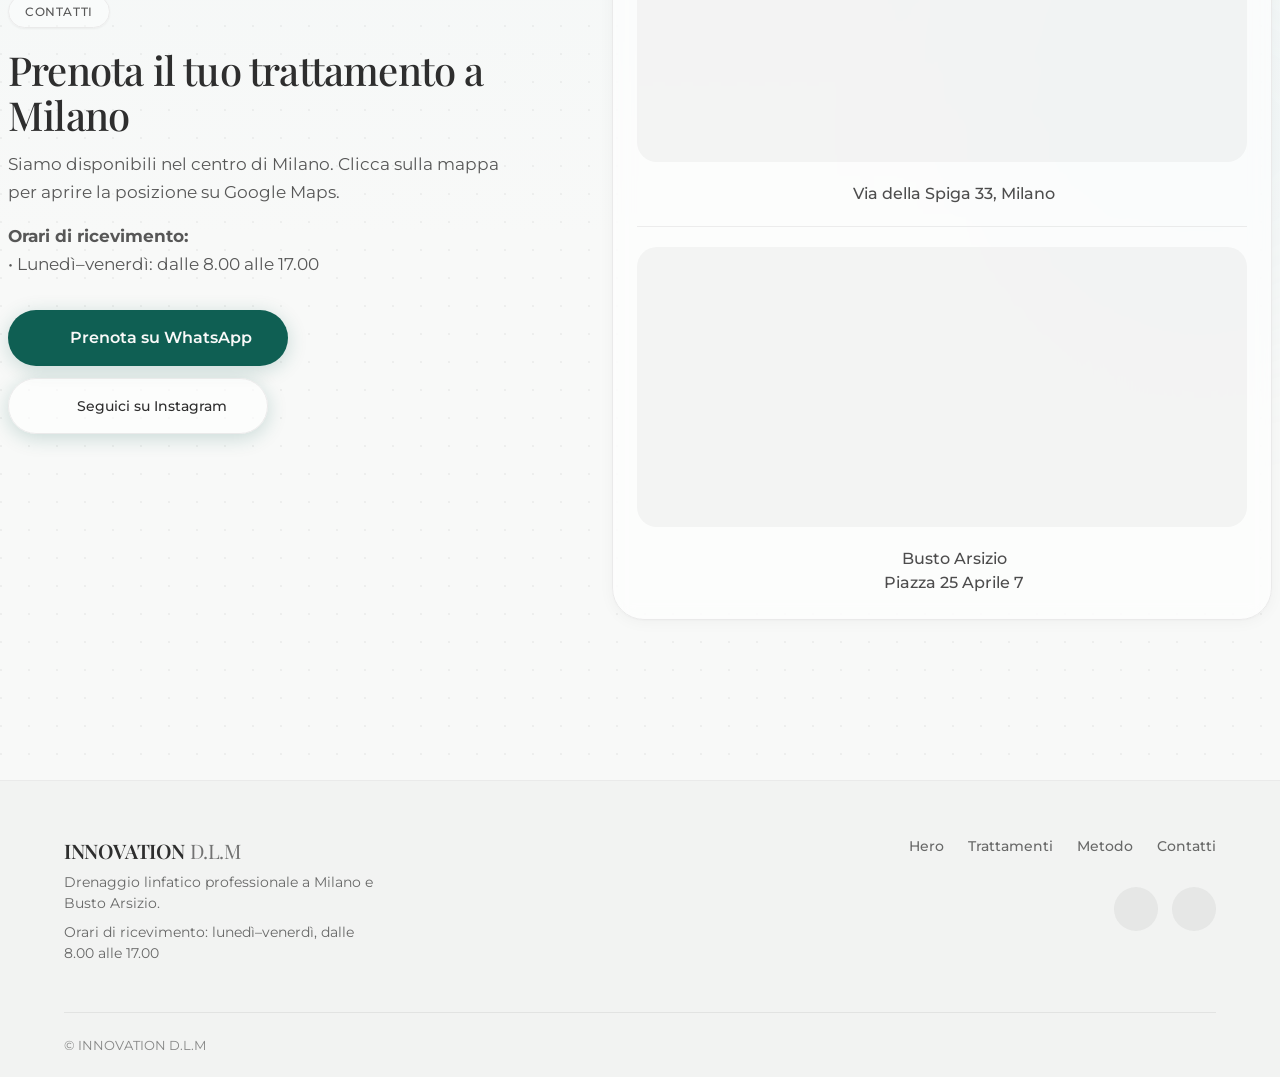
==== commit dfcc0354: "Conversion WhatsApp: value 0 EUR (evita enviesar algoritmo) Made-with: Cursor" ====
--- a/index.html
+++ b/index.html
@@ -21,7 +21,7 @@
   };
   gtag('event', 'conversion', {
       'send_to': 'AW-18054495019/mXDmCP-xjpMcEKv2hqFD',
-      'value': 1.0,
+      'value': 0,
       'currency': 'EUR',
       'event_callback': callback
   });
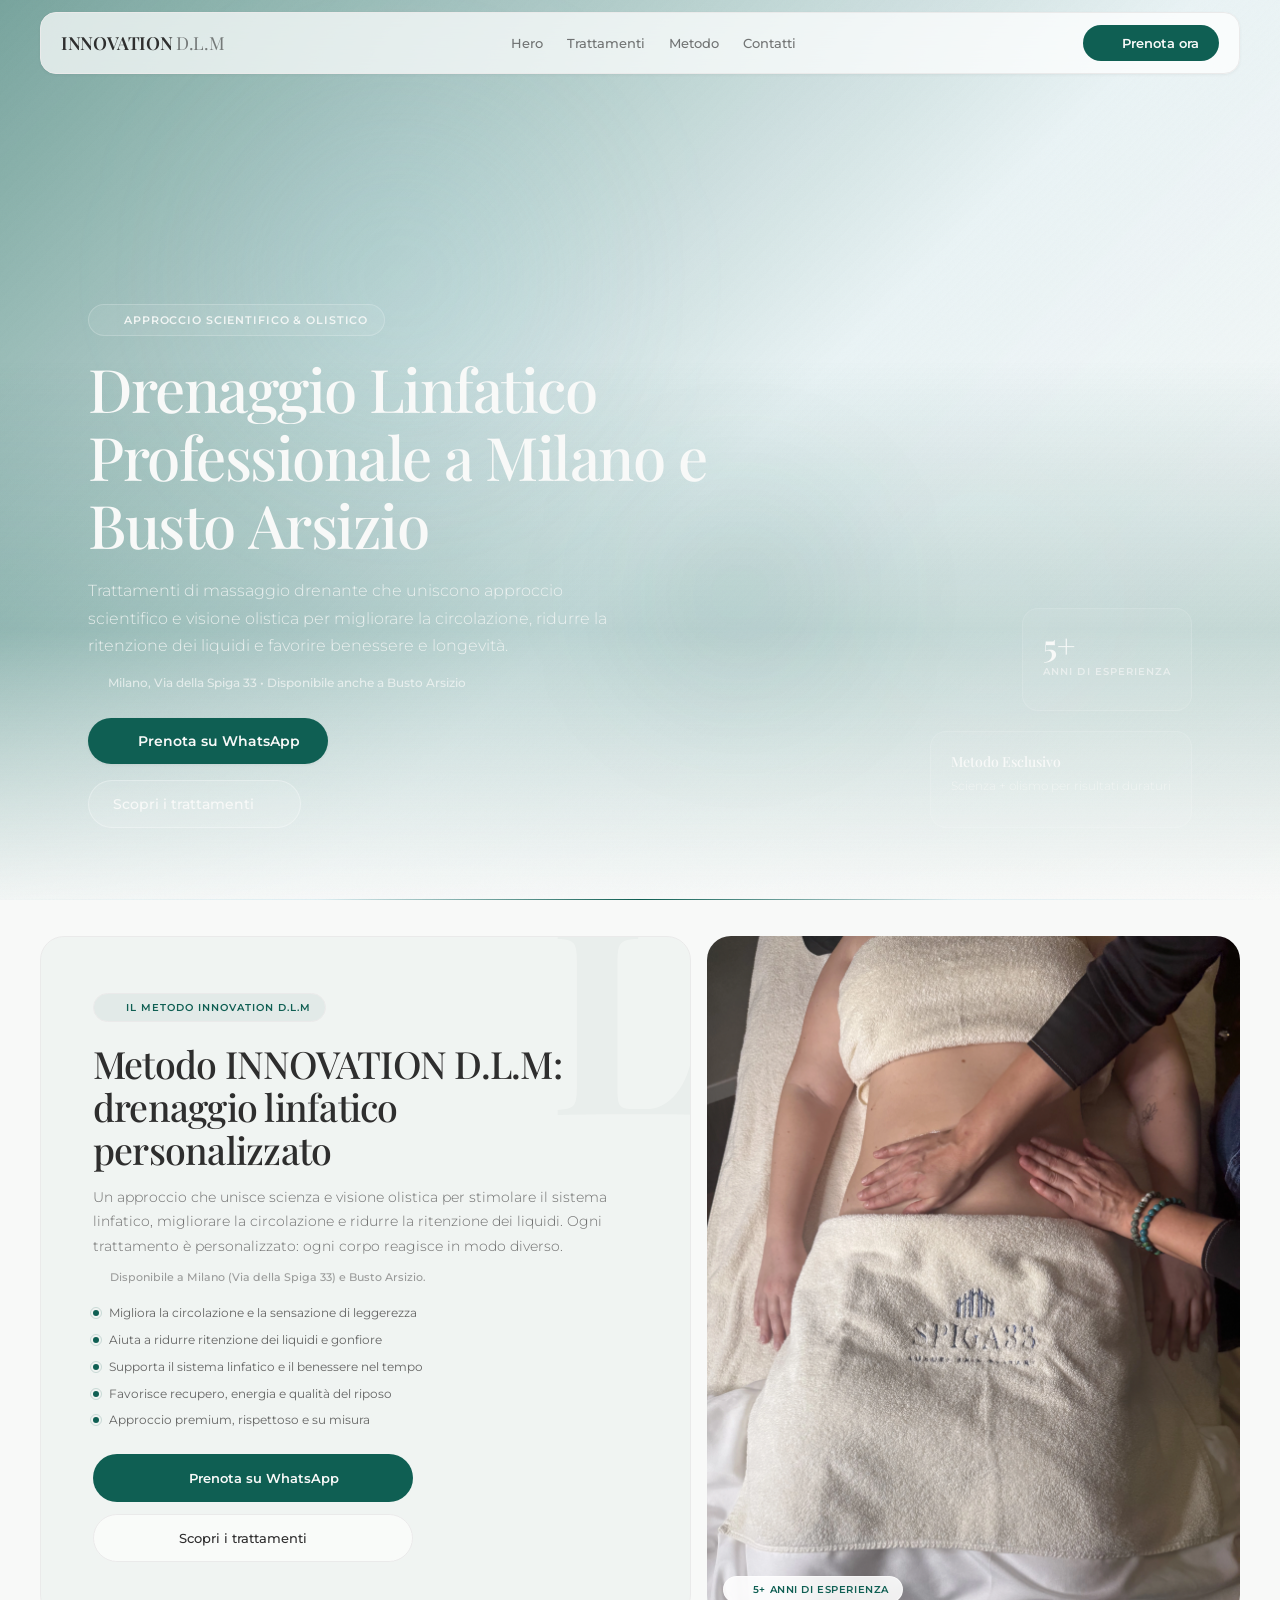
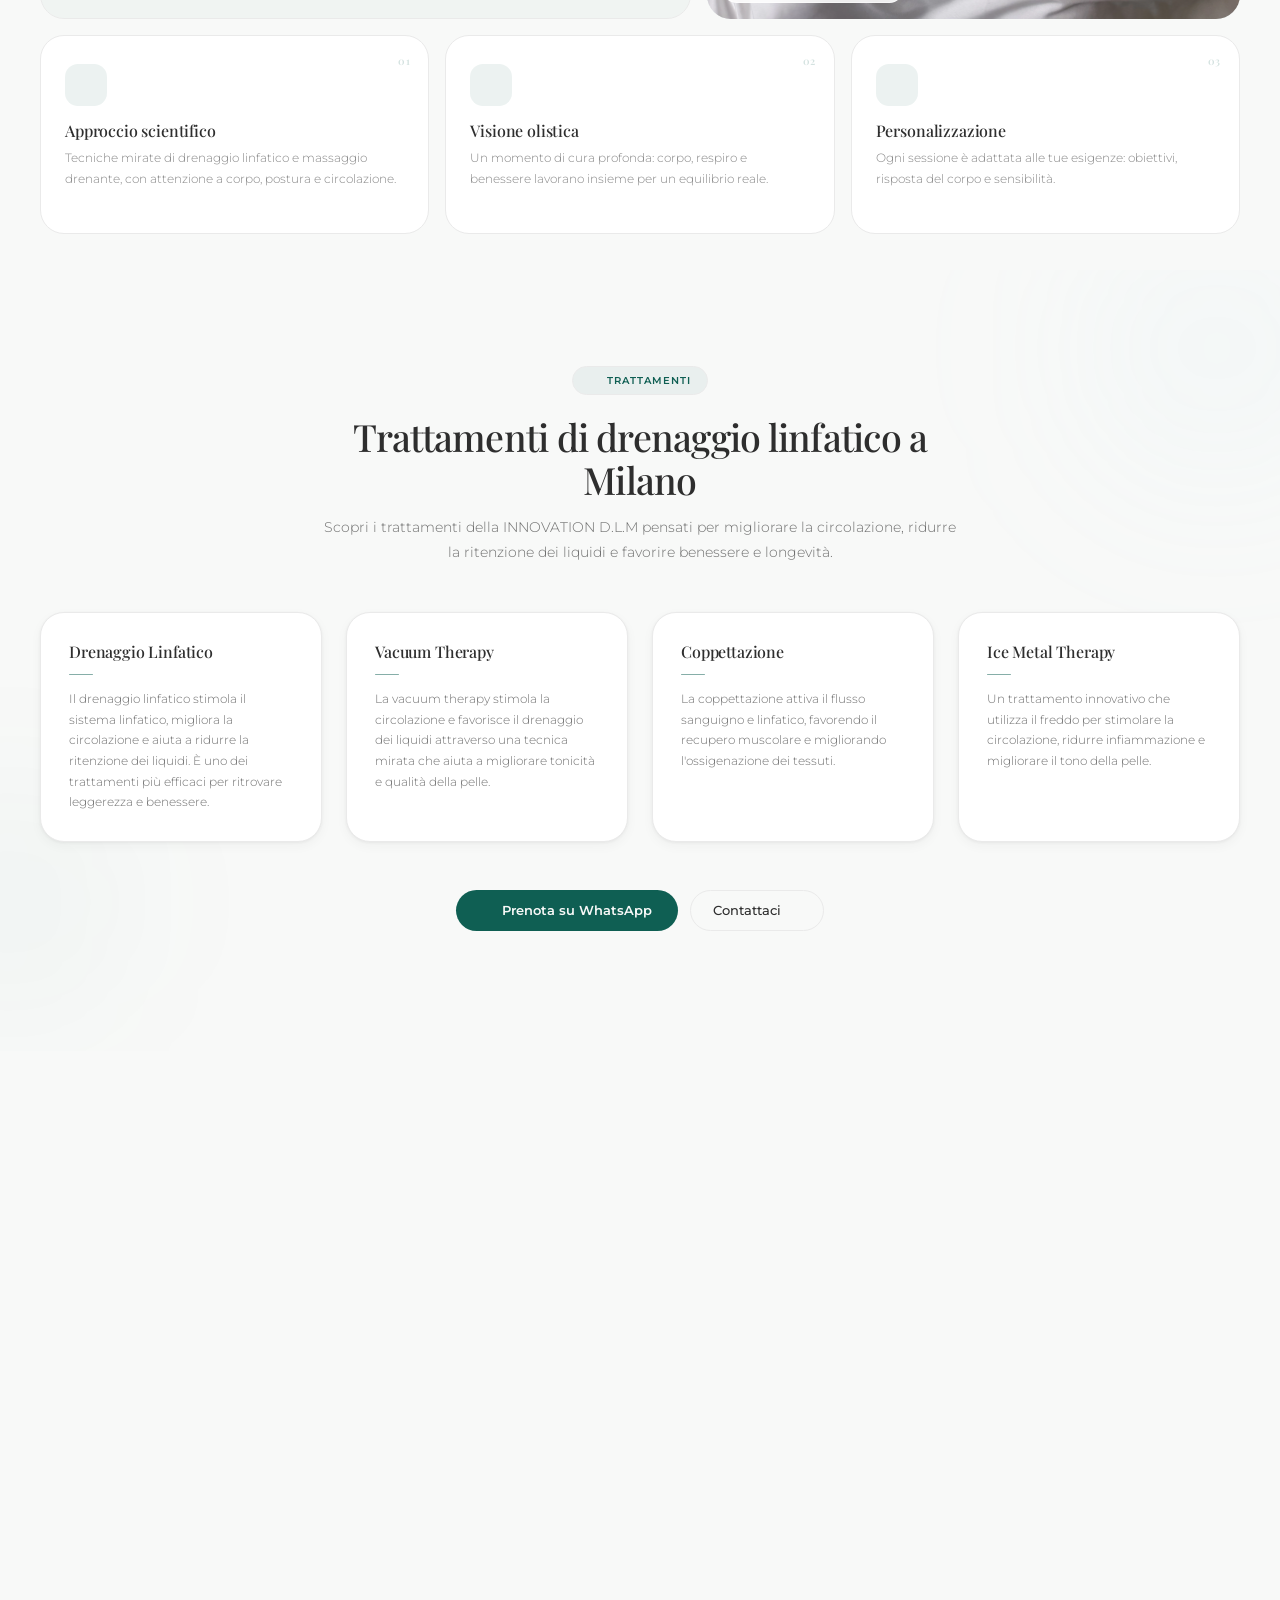
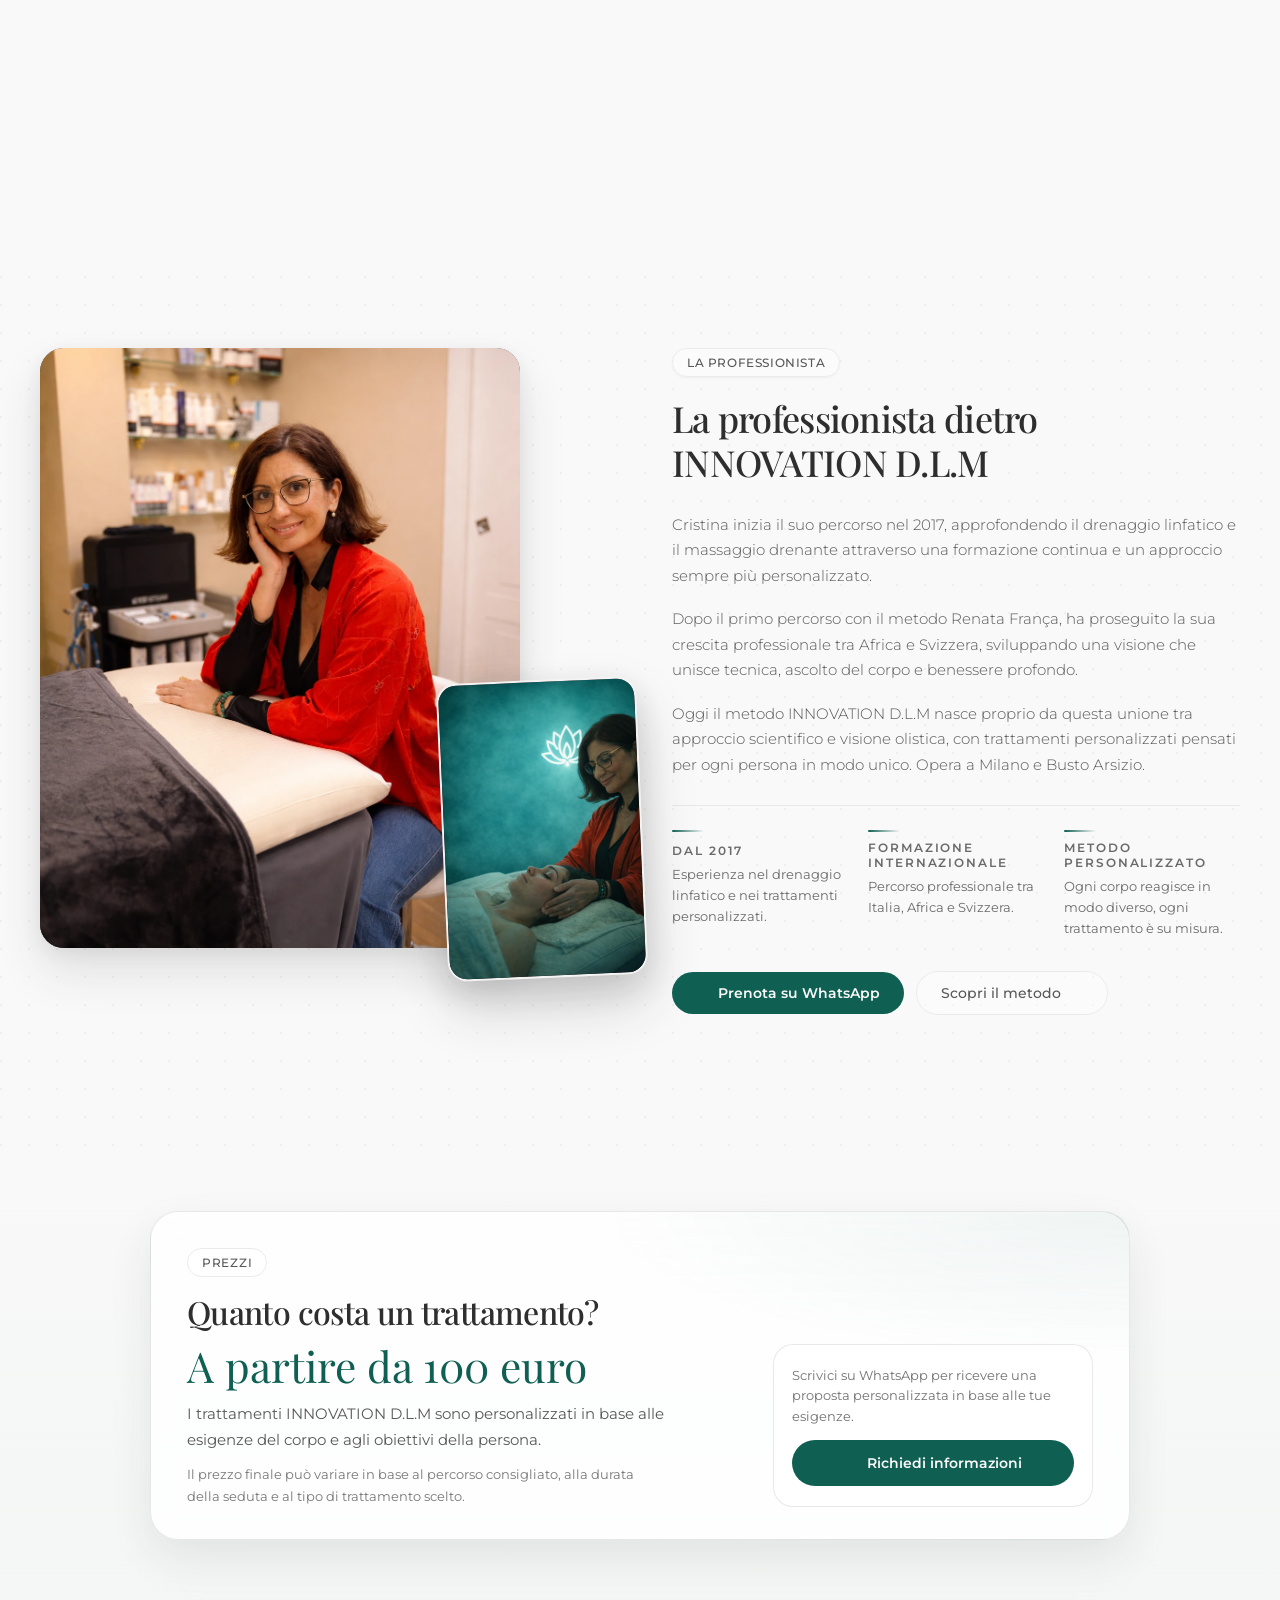
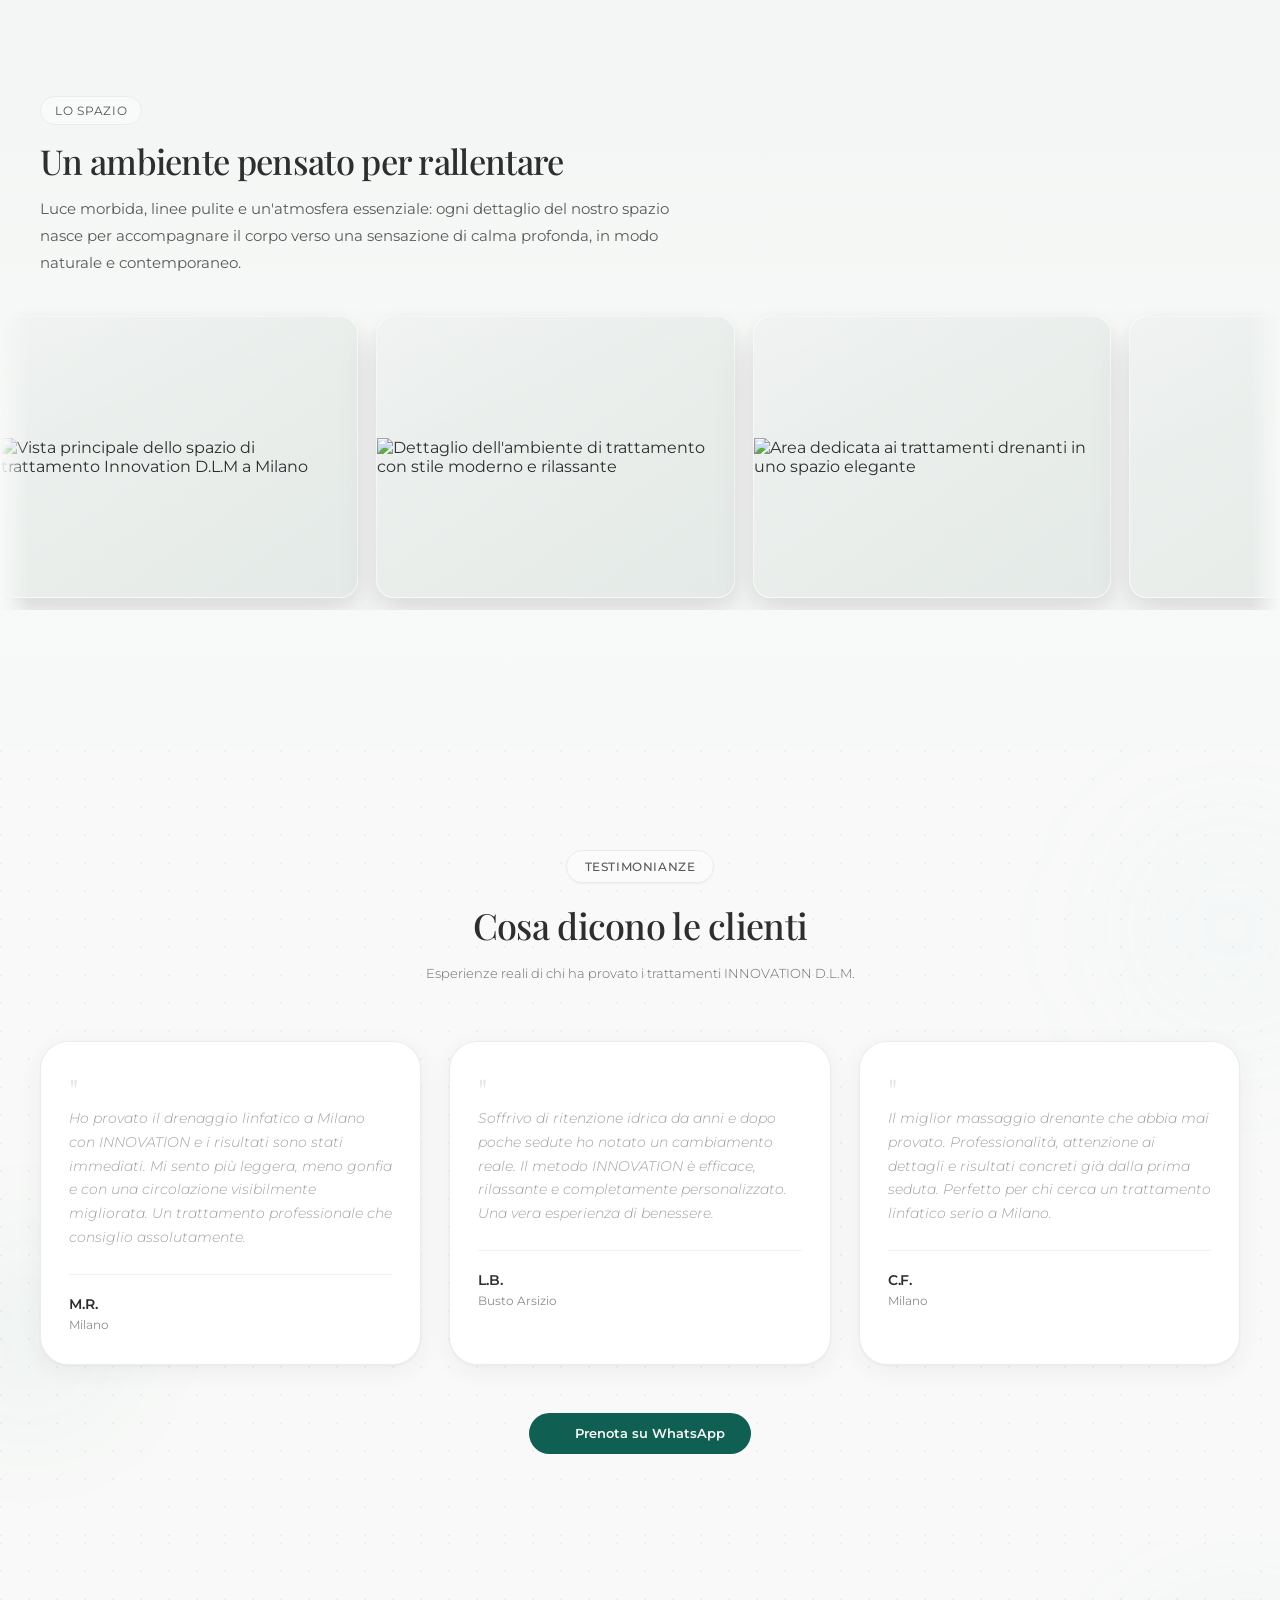
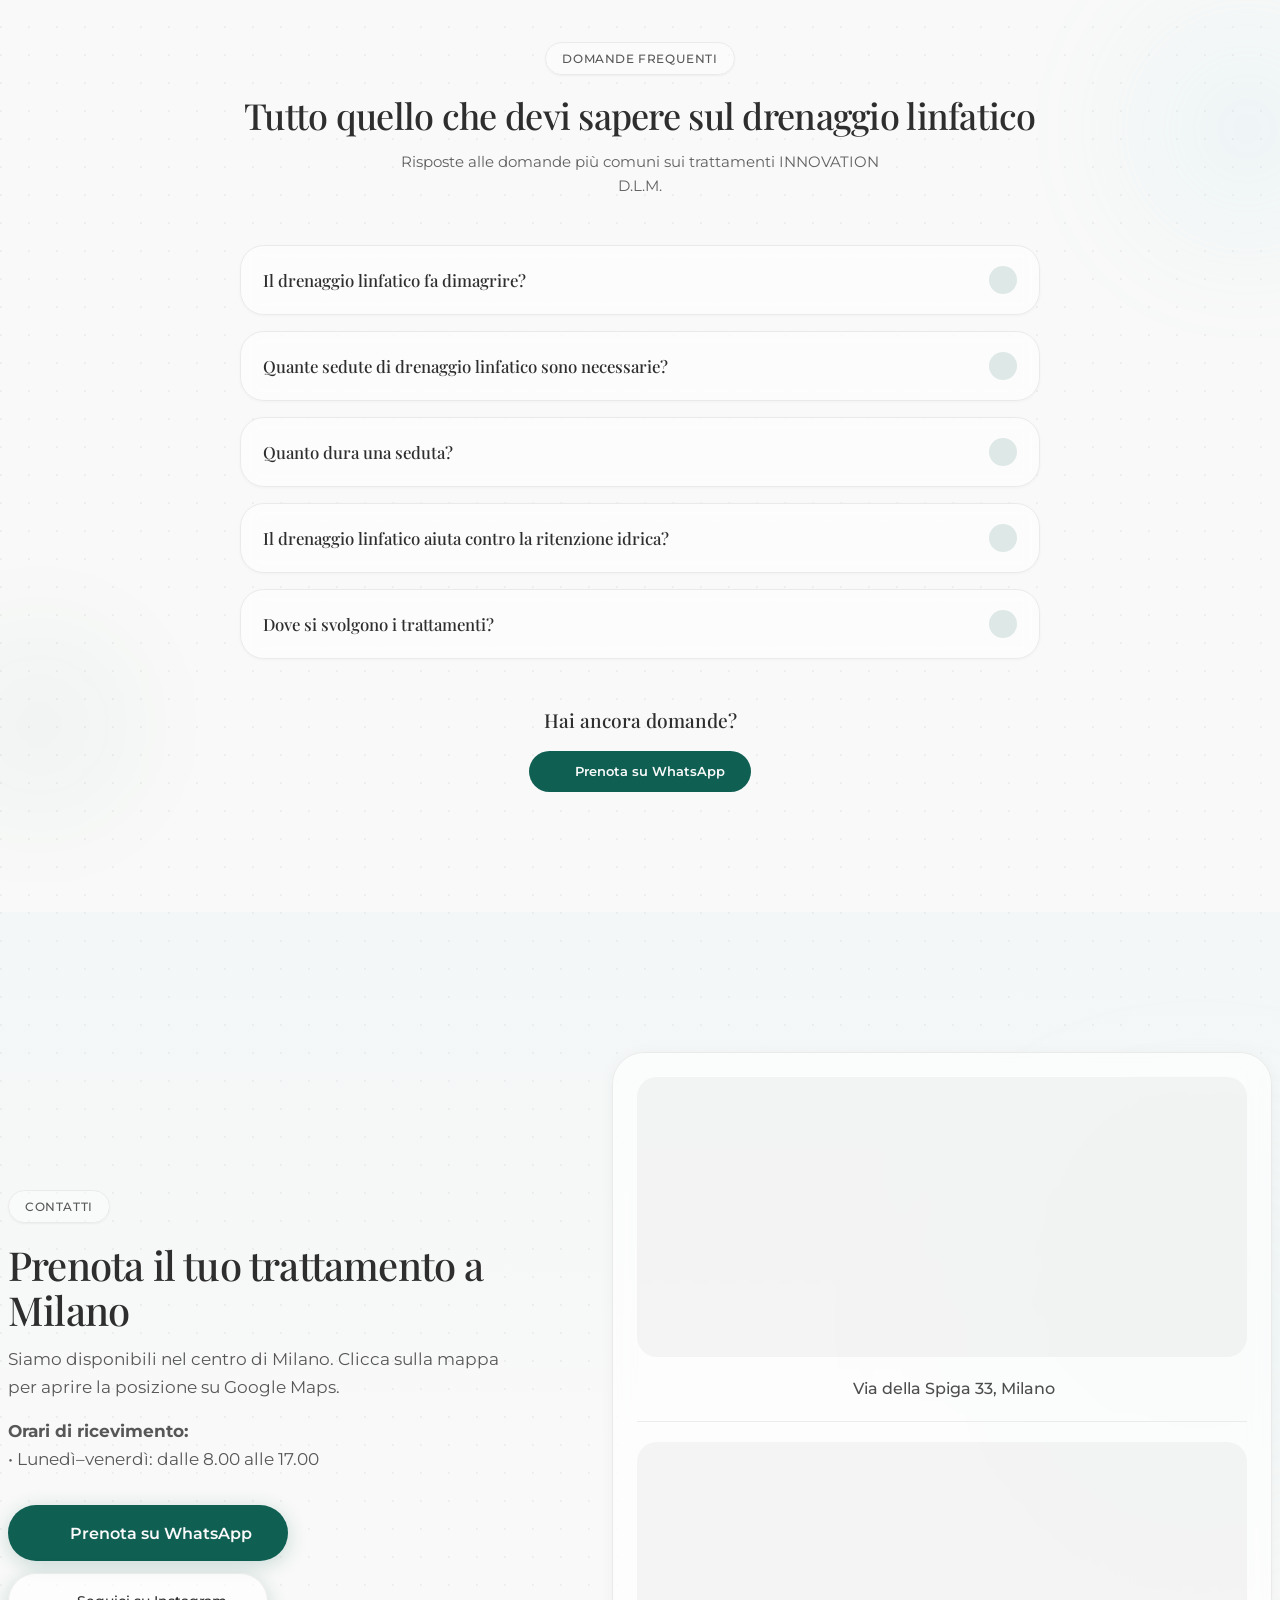
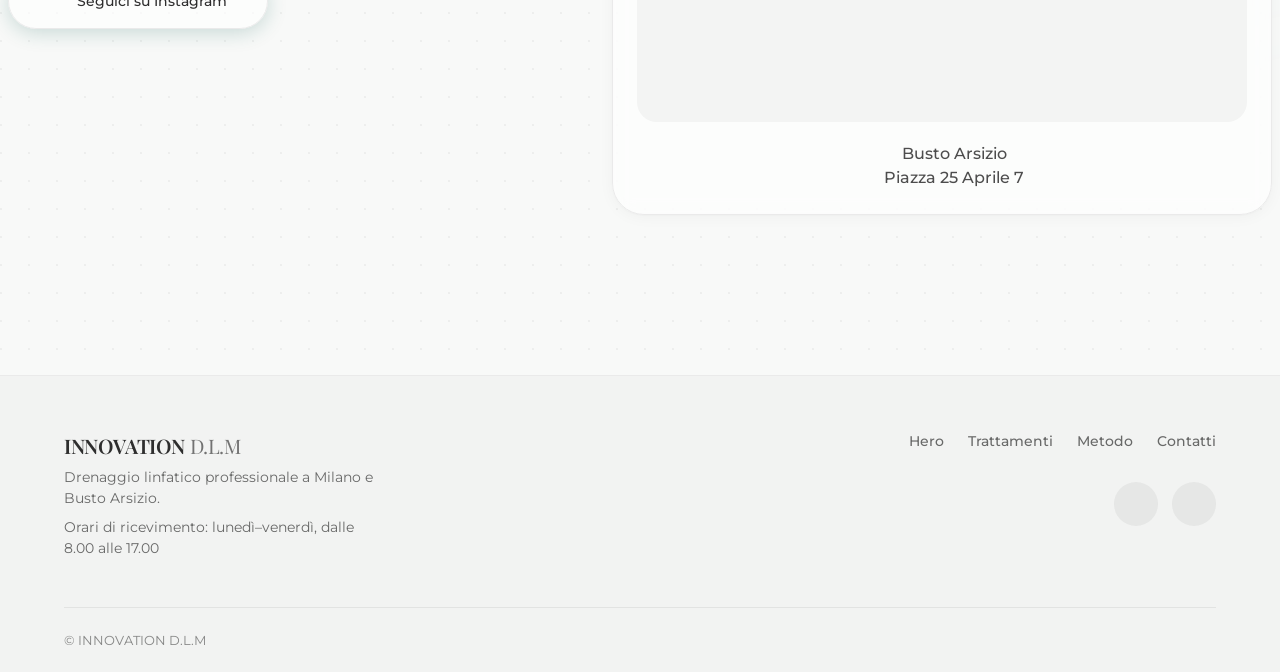
==== commit 12ec1440: "Aggiorna landing: sezioni Prezzi e Spazio, galleria marquee, CTA WhatsApp - Sezione prezzi con CTA e" ====
--- a/index.html
+++ b/index.html
@@ -2815,6 +2815,360 @@
 /* Stati di entrata per #chi-sono gestiti via GSAP + ScrollTrigger */
 
 /* ══════════════════════════════════
+   PREZZI — Tariffe indicative
+   ══════════════════════════════════ */
+#prezzi{
+  position:relative;
+  padding:36px 20px 100px;
+  background:linear-gradient(180deg, #F8F9F8 0%, #F3F6F4 100%);
+}
+@media(min-width:768px){
+  #prezzi{padding:48px 28px 120px}
+}
+@media(min-width:1024px){
+  #prezzi{padding:56px 36px 130px}
+}
+
+.prezzi-inner{
+  max-width:980px;
+  margin:0 auto;
+}
+
+.prezzi-card{
+  position:relative;
+  border:1px solid rgba(46,46,46,.11);
+  border-radius:28px;
+  background:
+    radial-gradient(120% 100% at 100% 0%, rgba(15,95,83,.08) 0%, rgba(15,95,83,0) 45%),
+    rgba(255,255,255,.82);
+  backdrop-filter:blur(12px);
+  box-shadow:0 18px 44px rgba(46,46,46,.09);
+  padding:28px 22px 24px;
+}
+.prezzi-card::before{
+  content:'';
+  position:absolute;
+  inset:0;
+  border-radius:28px;
+  background:linear-gradient(180deg, rgba(255,255,255,.22) 0%, rgba(255,255,255,0) 55%);
+  pointer-events:none;
+}
+@media(min-width:768px){
+  .prezzi-card{
+    display:grid;
+    grid-template-columns:1.1fr .9fr;
+    column-gap:36px;
+    row-gap:0;
+    align-items:end;
+    padding:36px 36px 32px;
+  }
+}
+
+.prezzi-badge{
+  display:inline-flex;
+  align-items:center;
+  border-radius:9999px;
+  border:1px solid var(--border);
+  background:rgba(255,255,255,.55);
+  padding:6px 14px;
+  font-size:.75rem;
+  font-weight:500;
+  letter-spacing:.06em;
+  color:rgba(46,46,46,.8);
+  margin-bottom:16px;
+  width:max-content;
+}
+
+.prezzi-title{
+  font-family:var(--serif);
+  font-weight:500;
+  font-size:1.7rem;
+  line-height:1.2;
+  letter-spacing:-.02em;
+  color:var(--text);
+  margin-bottom:14px;
+}
+@media(min-width:768px){
+  .prezzi-title{font-size:2rem}
+}
+
+.prezzi-price{
+  font-family:var(--serif);
+  font-size:2.25rem;
+  line-height:1;
+  color:var(--emerald);
+  margin-bottom:14px;
+}
+@media(min-width:768px){
+  .prezzi-price{font-size:2.65rem}
+}
+
+.prezzi-main{
+  position:relative;
+  z-index:1;
+}
+
+.prezzi-side{
+  position:relative;
+  z-index:1;
+  margin-top:18px;
+}
+@media(min-width:768px){
+  .prezzi-side{
+    margin-top:0;
+    align-self:stretch;
+    display:flex;
+    align-items:flex-end;
+    justify-content:flex-end;
+  }
+}
+
+.prezzi-side-card{
+  border:1px solid rgba(46,46,46,.1);
+  border-radius:20px;
+  background:rgba(255,255,255,.62);
+  padding:18px 16px;
+  width:100%;
+}
+@media(min-width:768px){
+  .prezzi-side-card{
+    max-width:320px;
+    padding:20px 18px;
+  }
+}
+
+.prezzi-side-label{
+  font-size:.74rem;
+  letter-spacing:.12em;
+  text-transform:uppercase;
+  color:rgba(46,46,46,.62);
+  margin-bottom:6px;
+}
+
+.prezzi-side-value{
+  font-family:var(--serif);
+  font-size:1.45rem;
+  line-height:1.2;
+  color:var(--emerald);
+  margin-bottom:8px;
+}
+
+.prezzi-side-text{
+  font-size:.82rem;
+  line-height:1.55;
+  color:rgba(46,46,46,.68);
+  margin-bottom:14px;
+}
+
+.prezzi-cta{
+  display:inline-flex;
+  align-items:center;
+  justify-content:center;
+  gap:8px;
+  width:100%;
+  min-height:46px;
+  border-radius:9999px;
+  background:var(--emerald);
+  color:var(--bg);
+  font-size:.875rem;
+  font-weight:600;
+  padding:11px 18px;
+  transition:background .25s, transform .2s, box-shadow .25s;
+}
+.prezzi-cta:hover{
+  background:var(--emerald-dark);
+  transform:translateY(-1px);
+  box-shadow:0 8px 24px rgba(15,95,83,.24);
+}
+.prezzi-cta:focus-visible{
+  outline:2px solid var(--accent);
+  outline-offset:2px;
+}
+
+.prezzi-desc{
+  font-size:.95rem;
+  line-height:1.7;
+  color:rgba(46,46,46,.8);
+  margin-bottom:11px;
+}
+
+.prezzi-note{
+  font-size:.84rem;
+  line-height:1.6;
+  color:rgba(46,46,46,.65);
+}
+
+@media(max-width:767px){
+  #prezzi .prezzi-main{
+    text-align:left;
+  }
+}
+
+/* ══════════════════════════════════
+   SPAZIO — Ambiente di trattamento
+   ══════════════════════════════════ */
+#spazio{
+  position:relative;
+  padding:12px 20px 110px;
+  background:linear-gradient(180deg,#F3F6F4 0%,#F8F9F8 55%,#F7F9F8 100%);
+  overflow:hidden;
+}
+@media(min-width:768px){
+  #spazio{padding:20px 28px 130px}
+}
+@media(min-width:1024px){
+  #spazio{padding:26px 36px 140px}
+}
+
+.spazio-inner{
+  max-width:1200px;
+  margin:0 auto;
+}
+
+.spazio-head{
+  max-width:760px;
+  margin-bottom:32px;
+}
+
+.spazio-badge{
+  display:inline-flex;
+  align-items:center;
+  gap:8px;
+  border:1px solid var(--border);
+  border-radius:9999px;
+  padding:6px 14px;
+  font-size:.75rem;
+  letter-spacing:.06em;
+  color:rgba(46,46,46,.82);
+  background:rgba(255,255,255,.45);
+  margin-bottom:16px;
+}
+
+.spazio-title{
+  font-family:var(--serif);
+  font-weight:500;
+  font-size:1.8rem;
+  line-height:1.2;
+  letter-spacing:-.02em;
+  color:var(--text);
+  margin-bottom:14px;
+}
+@media(min-width:768px){
+  .spazio-title{font-size:2.15rem}
+}
+
+.spazio-desc{
+  font-size:.95rem;
+  line-height:1.75;
+  color:rgba(46,46,46,.78);
+  max-width:66ch;
+}
+
+/* Galleria orizzontale a scorrimento automatico — slide simmetriche, immagine sempre intera */
+.spazio-marquee-wrap{
+  position:relative;
+  width:100vw;
+  left:50%;
+  transform:translateX(-50%);
+  overflow:hidden;
+  mask-image:linear-gradient(90deg,transparent,#000 32px,#000 calc(100% - 32px),transparent);
+  -webkit-mask-image:linear-gradient(90deg,transparent,#000 28px,#000 calc(100% - 28px),transparent);
+}
+.spazio-marquee{
+  overflow:hidden;
+  padding:8px 0 12px;
+}
+.spazio-marquee-track{
+  display:flex;
+  align-items:stretch;
+  gap:clamp(12px,3vw,18px);
+  width:max-content;
+  animation:spazio-marquee-scroll 85s linear infinite;
+}
+.spazio-marquee-track:hover{
+  animation-play-state:paused;
+}
+@keyframes spazio-marquee-scroll{
+  0%{transform:translateX(0)}
+  100%{transform:translateX(-50%)}
+}
+@media(prefers-reduced-motion:reduce){
+  .spazio-marquee-track{
+    animation:none;
+    flex-wrap:wrap;
+    justify-content:center;
+    width:100%;
+    max-width:1200px;
+    margin:0 auto;
+    transform:none!important;
+  }
+  .spazio-slide{
+    flex:1 1 clamp(140px,42%,260px);
+    max-width:320px;
+  }
+}
+
+.spazio-slide{
+  position:relative;
+  flex:0 0 auto;
+  display:flex;
+  align-items:center;
+  justify-content:center;
+  width:clamp(260px,78vw,340px);
+  height:clamp(220px,52vw,300px);
+  border-radius:18px;
+  overflow:hidden;
+  border:1px solid rgba(255,255,255,.58);
+  background:
+    linear-gradient(145deg,#EEF1EF 0%,#E4EAE7 100%);
+  box-shadow:
+    0 8px 20px rgba(46,46,46,.07),
+    0 20px 44px rgba(46,46,46,.09);
+  isolation:isolate;
+}
+@media(min-width:768px){
+  .spazio-slide{
+    width:clamp(300px,28vw,380px);
+    height:clamp(240px,22vw,320px);
+  }
+}
+.spazio-slide::after{
+  content:'';
+  position:absolute;
+  inset:0;
+  background:linear-gradient(160deg, rgba(255,255,255,.14) 0%, rgba(255,255,255,0) 40%);
+  pointer-events:none;
+  z-index:1;
+}
+.spazio-slide img{
+  position:relative;
+  z-index:0;
+  max-width:100%;
+  max-height:100%;
+  width:auto;
+  height:auto;
+  display:block;
+  object-fit:contain;
+  transition:transform .5s cubic-bezier(.22,1,.36,1), filter .35s ease;
+}
+.spazio-slide:hover img{
+  transform:scale(1.02);
+  filter:saturate(1.06);
+}
+
+@media(max-width:767px){
+  #spazio .spazio-head{
+    text-align:center;
+    margin-left:auto;
+    margin-right:auto;
+  }
+  #spazio .spazio-badge{
+    margin-left:auto;
+    margin-right:auto;
+  }
+}
+
+/* ══════════════════════════════════
    HERO → METODO SCROLL TRANSITION
    will-change removido para evitar camadas excessivas e perda de fluidez
    ══════════════════════════════════ */
@@ -2979,7 +3333,7 @@
       <a href="#metodo">Metodo</a>
       <a href="#contatti">Contatti</a>
     </div>
-    <a href="https://wa.me/393208381825" target="_blank" rel="noopener" onclick="return gtag_report_conversion('https://wa.me/393208381825');" class="nav-cta desktop" aria-label="Prenota un appuntamento su WhatsApp">
+    <a href="https://wa.me/393208381825?text=Ciao%21%20Vorrei%20prenotare%20una%20sessione%20presso%20INNOVATION%20D.L.M.%20Potete%20darmi%20informazioni%20sui%20trattamenti%20e%20le%20disponibilit%C3%A0%3F%20Grazie%21%20%F0%9F%98%8A" target="_blank" rel="noopener" onclick="return gtag_report_conversion('https://wa.me/393208381825?text=Ciao%21%20Vorrei%20prenotare%20una%20sessione%20presso%20INNOVATION%20D.L.M.%20Potete%20darmi%20informazioni%20sui%20trattamenti%20e%20le%20disponibilit%C3%A0%3F%20Grazie%21%20%F0%9F%98%8A');" class="nav-cta desktop" aria-label="Prenota un appuntamento su WhatsApp">
       <iconify-icon icon="simple-icons:whatsapp" width="16"></iconify-icon>
       Prenota ora
     </a>
@@ -3004,7 +3358,7 @@
     <a href="#contatti" class="mobile-menu__link" role="menuitem">Contatti</a>
   </nav>
   <div class="mobile-menu__social">
-    <a href="https://wa.me/393208381825" target="_blank" rel="noopener" onclick="return gtag_report_conversion('https://wa.me/393208381825');" class="mobile-menu__social-link" aria-label="WhatsApp">
+    <a href="https://wa.me/393208381825?text=Ciao%21%20Vorrei%20prenotare%20una%20sessione%20presso%20INNOVATION%20D.L.M.%20Potete%20darmi%20informazioni%20sui%20trattamenti%20e%20le%20disponibilit%C3%A0%3F%20Grazie%21%20%F0%9F%98%8A" target="_blank" rel="noopener" onclick="return gtag_report_conversion('https://wa.me/393208381825?text=Ciao%21%20Vorrei%20prenotare%20una%20sessione%20presso%20INNOVATION%20D.L.M.%20Potete%20darmi%20informazioni%20sui%20trattamenti%20e%20le%20disponibilit%C3%A0%3F%20Grazie%21%20%F0%9F%98%8A');" class="mobile-menu__social-link" aria-label="WhatsApp">
       <iconify-icon icon="simple-icons:whatsapp" width="22"></iconify-icon>
     </a>
     <a href="#" class="mobile-menu__social-link" aria-label="Instagram">
@@ -3053,7 +3407,7 @@
       </div>
 
       <div class="hero-ctas anim-entry" data-delay="5">
-        <a href="https://wa.me/393208381825" target="_blank" rel="noopener" onclick="return gtag_report_conversion('https://wa.me/393208381825');" class="btn-primary" aria-label="Prenota un appuntamento su WhatsApp">
+        <a href="https://wa.me/393208381825?text=Ciao%21%20Vorrei%20prenotare%20una%20sessione%20presso%20INNOVATION%20D.L.M.%20Potete%20darmi%20informazioni%20sui%20trattamenti%20e%20le%20disponibilit%C3%A0%3F%20Grazie%21%20%F0%9F%98%8A" target="_blank" rel="noopener" onclick="return gtag_report_conversion('https://wa.me/393208381825?text=Ciao%21%20Vorrei%20prenotare%20una%20sessione%20presso%20INNOVATION%20D.L.M.%20Potete%20darmi%20informazioni%20sui%20trattamenti%20e%20le%20disponibilit%C3%A0%3F%20Grazie%21%20%F0%9F%98%8A');" class="btn-primary" aria-label="Prenota un appuntamento su WhatsApp">
           <span class="btn-primary__beam"><span></span></span>
           <span class="btn-primary__inner">
             <iconify-icon icon="simple-icons:whatsapp" width="18"></iconify-icon>
@@ -3143,7 +3497,7 @@
         </div>
 
         <div class="metodo-ctas reveal" data-reveal-delay="5">
-          <a href="https://wa.me/393208381825" target="_blank" rel="noopener" onclick="return gtag_report_conversion('https://wa.me/393208381825');" class="metodo-btn-primary" aria-label="Prenota su WhatsApp">
+          <a href="https://wa.me/393208381825?text=Ciao%21%20Vorrei%20prenotare%20una%20sessione%20presso%20INNOVATION%20D.L.M.%20Potete%20darmi%20informazioni%20sui%20trattamenti%20e%20le%20disponibilit%C3%A0%3F%20Grazie%21%20%F0%9F%98%8A" target="_blank" rel="noopener" onclick="return gtag_report_conversion('https://wa.me/393208381825?text=Ciao%21%20Vorrei%20prenotare%20una%20sessione%20presso%20INNOVATION%20D.L.M.%20Potete%20darmi%20informazioni%20sui%20trattamenti%20e%20le%20disponibilit%C3%A0%3F%20Grazie%21%20%F0%9F%98%8A');" class="metodo-btn-primary" aria-label="Prenota su WhatsApp">
             <iconify-icon icon="simple-icons:whatsapp" width="16"></iconify-icon>
             Prenota su WhatsApp
           </a>
@@ -3250,7 +3604,7 @@
     </div>
 
     <div class="trattamenti-cta">
-      <a href="https://wa.me/393208381825" target="_blank" rel="noopener" onclick="return gtag_report_conversion('https://wa.me/393208381825');" class="tratt-btn-primary" aria-label="Prenota su WhatsApp">
+      <a href="https://wa.me/393208381825?text=Ciao%21%20Vorrei%20prenotare%20una%20sessione%20presso%20INNOVATION%20D.L.M.%20Potete%20darmi%20informazioni%20sui%20trattamenti%20e%20le%20disponibilit%C3%A0%3F%20Grazie%21%20%F0%9F%98%8A" target="_blank" rel="noopener" onclick="return gtag_report_conversion('https://wa.me/393208381825?text=Ciao%21%20Vorrei%20prenotare%20una%20sessione%20presso%20INNOVATION%20D.L.M.%20Potete%20darmi%20informazioni%20sui%20trattamenti%20e%20le%20disponibilit%C3%A0%3F%20Grazie%21%20%F0%9F%98%8A');" class="tratt-btn-primary" aria-label="Prenota su WhatsApp">
         <iconify-icon icon="simple-icons:whatsapp" width="16"></iconify-icon>
         Prenota su WhatsApp
       </a>
@@ -3306,7 +3660,7 @@
         <li>Aiuta a ritrovare equilibrio e comfort</li>
       </ul>
       <div class="benefici-cta reveal" data-reveal-delay="6">
-        <a href="https://wa.me/393208381825" target="_blank" rel="noopener" onclick="return gtag_report_conversion('https://wa.me/393208381825');" class="benefici-btn-primary" aria-label="Prenota su WhatsApp">
+        <a href="https://wa.me/393208381825?text=Ciao%21%20Vorrei%20prenotare%20una%20sessione%20presso%20INNOVATION%20D.L.M.%20Potete%20darmi%20informazioni%20sui%20trattamenti%20e%20le%20disponibilit%C3%A0%3F%20Grazie%21%20%F0%9F%98%8A" target="_blank" rel="noopener" onclick="return gtag_report_conversion('https://wa.me/393208381825?text=Ciao%21%20Vorrei%20prenotare%20una%20sessione%20presso%20INNOVATION%20D.L.M.%20Potete%20darmi%20informazioni%20sui%20trattamenti%20e%20le%20disponibilit%C3%A0%3F%20Grazie%21%20%F0%9F%98%8A');" class="benefici-btn-primary" aria-label="Prenota su WhatsApp">
           <iconify-icon icon="simple-icons:whatsapp" width="16"></iconify-icon>
           Prenota su WhatsApp
         </a>
@@ -3357,7 +3711,7 @@
           </div>
         </div>
         <div class="chi-sono-ctas reveal" data-reveal-delay="5">
-          <a href="https://wa.me/393208381825" target="_blank" rel="noopener" onclick="return gtag_report_conversion('https://wa.me/393208381825');" class="chi-sono-btn-primary" aria-label="Prenota su WhatsApp">
+          <a href="https://wa.me/393208381825?text=Ciao%21%20Vorrei%20prenotare%20una%20sessione%20presso%20INNOVATION%20D.L.M.%20Potete%20darmi%20informazioni%20sui%20trattamenti%20e%20le%20disponibilit%C3%A0%3F%20Grazie%21%20%F0%9F%98%8A" target="_blank" rel="noopener" onclick="return gtag_report_conversion('https://wa.me/393208381825?text=Ciao%21%20Vorrei%20prenotare%20una%20sessione%20presso%20INNOVATION%20D.L.M.%20Potete%20darmi%20informazioni%20sui%20trattamenti%20e%20le%20disponibilit%C3%A0%3F%20Grazie%21%20%F0%9F%98%8A');" class="chi-sono-btn-primary" aria-label="Prenota su WhatsApp">
             <iconify-icon icon="simple-icons:whatsapp" width="18"></iconify-icon>
             Prenota su WhatsApp
           </a>
@@ -3371,6 +3725,81 @@
   </div>
 </section>
 
+<!-- ══ PREZZI — Tariffe indicative dei trattamenti ══ -->
+<section id="prezzi" aria-label="Prezzi dei trattamenti">
+  <div class="prezzi-inner">
+    <article class="prezzi-card reveal" data-reveal-delay="1">
+      <div class="prezzi-main">
+        <span class="prezzi-badge reveal" data-reveal-delay="2">PREZZI</span>
+        <h2 class="prezzi-title reveal" data-reveal-delay="3">Quanto costa un trattamento?</h2>
+        <p class="prezzi-price reveal" data-reveal-delay="4">A partire da 100 euro</p>
+        <p class="prezzi-desc reveal" data-reveal-delay="5">
+          I trattamenti INNOVATION D.L.M sono personalizzati in base alle esigenze del corpo e agli obiettivi della persona.
+        </p>
+        <p class="prezzi-note reveal" data-reveal-delay="6">
+          Il prezzo finale può variare in base al percorso consigliato, alla durata della seduta e al tipo di trattamento scelto.
+        </p>
+      </div>
+      <aside class="prezzi-side reveal" data-reveal-delay="7" aria-label="Prenotazione trattamenti">
+        <div class="prezzi-side-card">
+          <p class="prezzi-side-text">Scrivici su WhatsApp per ricevere una proposta personalizzata in base alle tue esigenze.</p>
+          <a href="https://wa.me/393208381825?text=Ciao%21%20Vorrei%20prenotare%20una%20sessione%20presso%20INNOVATION%20D.L.M.%20Potete%20darmi%20informazioni%20sui%20trattamenti%20e%20le%20disponibilit%C3%A0%3F%20Grazie%21%20%F0%9F%98%8A" target="_blank" rel="noopener" onclick="return gtag_report_conversion('https://wa.me/393208381825?text=Ciao%21%20Vorrei%20prenotare%20una%20sessione%20presso%20INNOVATION%20D.L.M.%20Potete%20darmi%20informazioni%20sui%20trattamenti%20e%20le%20disponibilit%C3%A0%3F%20Grazie%21%20%F0%9F%98%8A');" class="prezzi-cta" aria-label="Richiedi informazioni su WhatsApp">
+            <iconify-icon icon="simple-icons:whatsapp" width="16"></iconify-icon>
+            Richiedi informazioni
+          </a>
+        </div>
+      </aside>
+    </article>
+  </div>
+</section>
+
+<!-- ══ SPAZIO — Ambiente di trattamento ══ -->
+<section id="spazio" aria-label="Spazio di trattamento">
+  <div class="spazio-inner">
+    <header class="spazio-head">
+      <span class="spazio-badge reveal" data-reveal-delay="1">LO SPAZIO</span>
+      <h2 class="spazio-title reveal" data-reveal-delay="2">Un ambiente pensato per rallentare</h2>
+      <p class="spazio-desc reveal" data-reveal-delay="3">
+        Luce morbida, linee pulite e un'atmosfera essenziale: ogni dettaglio del nostro spazio nasce per accompagnare il corpo verso una sensazione di calma profonda, in modo naturale e contemporaneo.
+      </p>
+    </header>
+
+    <div class="spazio-marquee-wrap">
+      <div class="spazio-marquee" role="region" aria-roledescription="carousel" aria-label="Galleria fotografica dello spazio">
+        <div class="spazio-marquee-track" id="spazioMarqueeTrack">
+          <figure class="spazio-slide">
+            <img src="https://yungwizzeprod2.wordpress.com/wp-content/uploads/2026/04/1fbed3ca-3391-4cd2-8cfd-d2b6cc09edf4.webp" alt="Vista principale dello spazio di trattamento Innovation D.L.M a Milano" loading="lazy" decoding="async"/>
+          </figure>
+          <figure class="spazio-slide">
+            <img src="https://yungwizzeprod2.wordpress.com/wp-content/uploads/2026/04/205861e8-6233-4f37-b74b-2c7d8aa38d3b.webp" alt="Dettaglio dell'ambiente di trattamento con stile moderno e rilassante" loading="lazy" decoding="async"/>
+          </figure>
+          <figure class="spazio-slide">
+            <img src="https://yungwizzeprod2.wordpress.com/wp-content/uploads/2026/04/8569fefa-1d86-4dd2-925c-cb9e3ab391f9.webp" alt="Area dedicata ai trattamenti drenanti in uno spazio elegante" loading="lazy" decoding="async"/>
+          </figure>
+          <figure class="spazio-slide">
+            <img src="https://yungwizzeprod2.wordpress.com/wp-content/uploads/2026/04/67d254bf-7224-4977-9a75-b118f0a85621.webp" alt="Ambiente professionale con materiali naturali e design essenziale" loading="lazy" decoding="async"/>
+          </figure>
+          <figure class="spazio-slide">
+            <img src="https://yungwizzeprod2.wordpress.com/wp-content/uploads/2026/04/54da1408-2949-4bf2-bfe1-80bebee9d679.webp" alt="Zona di accoglienza dallo stile contemporaneo e luminoso" loading="lazy" decoding="async"/>
+          </figure>
+          <figure class="spazio-slide">
+            <img src="https://yungwizzeprod2.wordpress.com/wp-content/uploads/2026/04/32ca97a2-0ce3-4468-9580-391cacc84f61.webp" alt="Spazio dedicato al benessere con atmosfera calma e curata" loading="lazy" decoding="async"/>
+          </figure>
+          <figure class="spazio-slide">
+            <img src="https://yungwizzeprod2.wordpress.com/wp-content/uploads/2026/04/30d3cff1-725a-4c0b-889a-fca3fe4a01f2.webp" alt="Dettaglio degli interni dello studio Innovation D.L.M" loading="lazy" decoding="async"/>
+          </figure>
+          <figure class="spazio-slide">
+            <img src="https://yungwizzeprod2.wordpress.com/wp-content/uploads/2026/04/21a74a4f-6325-4e7e-9ec2-ba071ddd60de.webp" alt="Area trattamenti con un'estetica moderna e minimalista" loading="lazy" decoding="async"/>
+          </figure>
+          <figure class="spazio-slide">
+            <img src="https://yungwizzeprod2.wordpress.com/wp-content/uploads/2026/04/9c7871f9-9469-46ab-93e6-816fe40b2230.webp" alt="Vista complessiva dello spazio professionale dedicato al drenaggio linfatico" loading="lazy" decoding="async"/>
+          </figure>
+        </div>
+      </div>
+    </div>
+  </div>
+</section>
+
 <!-- ══ TESTIMONIANZE — Cosa dicono le clienti ══ -->
 <section class="recensioni" id="testimonianze" aria-label="Testimonianze clienti">
   <div class="recensioni-dot" aria-hidden="true"></div>
@@ -3422,7 +3851,7 @@
     </div>
 
     <div class="recensioni-cta reveal" data-reveal-delay="5">
-      <a href="https://wa.me/393208381825" target="_blank" rel="noopener" onclick="return gtag_report_conversion('https://wa.me/393208381825');" class="tratt-btn-primary" aria-label="Prenota su WhatsApp">
+      <a href="https://wa.me/393208381825?text=Ciao%21%20Vorrei%20prenotare%20una%20sessione%20presso%20INNOVATION%20D.L.M.%20Potete%20darmi%20informazioni%20sui%20trattamenti%20e%20le%20disponibilit%C3%A0%3F%20Grazie%21%20%F0%9F%98%8A" target="_blank" rel="noopener" onclick="return gtag_report_conversion('https://wa.me/393208381825?text=Ciao%21%20Vorrei%20prenotare%20una%20sessione%20presso%20INNOVATION%20D.L.M.%20Potete%20darmi%20informazioni%20sui%20trattamenti%20e%20le%20disponibilit%C3%A0%3F%20Grazie%21%20%F0%9F%98%8A');" class="tratt-btn-primary" aria-label="Prenota su WhatsApp">
         <iconify-icon icon="simple-icons:whatsapp" width="16"></iconify-icon>
         Prenota su WhatsApp
       </a>
@@ -3506,7 +3935,7 @@
 
     <div class="faq-cta reveal" data-reveal-delay="7">
       <p>Hai ancora domande?</p>
-      <a href="https://wa.me/393208381825" target="_blank" rel="noopener" onclick="return gtag_report_conversion('https://wa.me/393208381825');" class="tratt-btn-primary" aria-label="Prenota su WhatsApp">
+      <a href="https://wa.me/393208381825?text=Ciao%21%20Vorrei%20prenotare%20una%20sessione%20presso%20INNOVATION%20D.L.M.%20Potete%20darmi%20informazioni%20sui%20trattamenti%20e%20le%20disponibilit%C3%A0%3F%20Grazie%21%20%F0%9F%98%8A" target="_blank" rel="noopener" onclick="return gtag_report_conversion('https://wa.me/393208381825?text=Ciao%21%20Vorrei%20prenotare%20una%20sessione%20presso%20INNOVATION%20D.L.M.%20Potete%20darmi%20informazioni%20sui%20trattamenti%20e%20le%20disponibilit%C3%A0%3F%20Grazie%21%20%F0%9F%98%8A');" class="tratt-btn-primary" aria-label="Prenota su WhatsApp">
         <iconify-icon icon="simple-icons:whatsapp" width="16"></iconify-icon>
         Prenota su WhatsApp
       </a>
@@ -3525,7 +3954,7 @@
         <p class="contatti-subheadline">Siamo disponibili nel centro di Milano. Clicca sulla mappa per aprire la posizione su Google Maps.</p>
         <p class="contatti-orari"><strong>Orari di ricevimento:</strong><br><span aria-hidden="true">• </span>Lunedì–venerdì: dalle 8.00 alle 17.00</p>
         <div class="contatti-cta-wrap">
-          <a href="https://wa.me/393208381825" target="_blank" rel="noopener" onclick="return gtag_report_conversion('https://wa.me/393208381825');" class="finale-unica-btn contatti-whatsapp" aria-label="Prenota su WhatsApp">
+          <a href="https://wa.me/393208381825?text=Ciao%21%20Vorrei%20prenotare%20una%20sessione%20presso%20INNOVATION%20D.L.M.%20Potete%20darmi%20informazioni%20sui%20trattamenti%20e%20le%20disponibilit%C3%A0%3F%20Grazie%21%20%F0%9F%98%8A" target="_blank" rel="noopener" onclick="return gtag_report_conversion('https://wa.me/393208381825?text=Ciao%21%20Vorrei%20prenotare%20una%20sessione%20presso%20INNOVATION%20D.L.M.%20Potete%20darmi%20informazioni%20sui%20trattamenti%20e%20le%20disponibilit%C3%A0%3F%20Grazie%21%20%F0%9F%98%8A');" class="finale-unica-btn contatti-whatsapp" aria-label="Prenota su WhatsApp">
             <iconify-icon icon="simple-icons:whatsapp" width="20"></iconify-icon>
             Prenota su WhatsApp
           </a>
@@ -3593,7 +4022,7 @@
           <a href="#contatti">Contatti</a>
         </nav>
         <div class="site-footer__social" role="list">
-          <a href="https://wa.me/393208381825" target="_blank" rel="noopener" onclick="return gtag_report_conversion('https://wa.me/393208381825');" class="site-footer__social-link" aria-label="WhatsApp" role="listitem">
+          <a href="https://wa.me/393208381825?text=Ciao%21%20Vorrei%20prenotare%20una%20sessione%20presso%20INNOVATION%20D.L.M.%20Potete%20darmi%20informazioni%20sui%20trattamenti%20e%20le%20disponibilit%C3%A0%3F%20Grazie%21%20%F0%9F%98%8A" target="_blank" rel="noopener" onclick="return gtag_report_conversion('https://wa.me/393208381825?text=Ciao%21%20Vorrei%20prenotare%20una%20sessione%20presso%20INNOVATION%20D.L.M.%20Potete%20darmi%20informazioni%20sui%20trattamenti%20e%20le%20disponibilit%C3%A0%3F%20Grazie%21%20%F0%9F%98%8A');" class="site-footer__social-link" aria-label="WhatsApp" role="listitem">
             <iconify-icon icon="simple-icons:whatsapp"></iconify-icon>
           </a>
           <a href="https://instagram.com" target="_blank" rel="noopener" class="site-footer__social-link" aria-label="Instagram" role="listitem">
@@ -3622,6 +4051,27 @@
   }catch(e){}
 
   var isMobileView = function(){ return window.innerWidth < 768; };
+
+  /* ══ SPAZIO — marquee infinito (clone solo se motion OK) ══ */
+  (function(){
+    var track=document.getElementById('spazioMarqueeTrack');
+    if(!track) return;
+    var mq=window.matchMedia('(prefers-reduced-motion: reduce)');
+    var applyMarquee=function(){
+      var saved=track.getAttribute('data-spazio-original');
+      if(!saved){
+        saved=track.innerHTML;
+        track.setAttribute('data-spazio-original',saved);
+      }
+      track.innerHTML=mq.matches?saved:saved+saved;
+    };
+    applyMarquee();
+    if(typeof mq.addEventListener==='function'){
+      mq.addEventListener('change',applyMarquee);
+    }else if(typeof mq.addListener==='function'){
+      mq.addListener(applyMarquee);
+    }
+  })();
 
   /* No mobile, sempre volta para o topo (Hero) em refresh / pageshow */
   if(isMobileView()){
@@ -3896,7 +4346,7 @@
   /* ══ Transição leve entre seções no mobile (fade + translateY sutil) ══ */
   (function(){
     if(!isMobileView()) return;
-    var sections=document.querySelectorAll('#metodo,#trattamenti,#benefici,#chi-sono,#testimonianze,#faq,#contatti');
+    var sections=document.querySelectorAll('#metodo,#trattamenti,#benefici,#chi-sono,#prezzi,#spazio,#testimonianze,#faq,#contatti');
     if(!sections.length) return;
 
     sections.forEach(function(sec){
